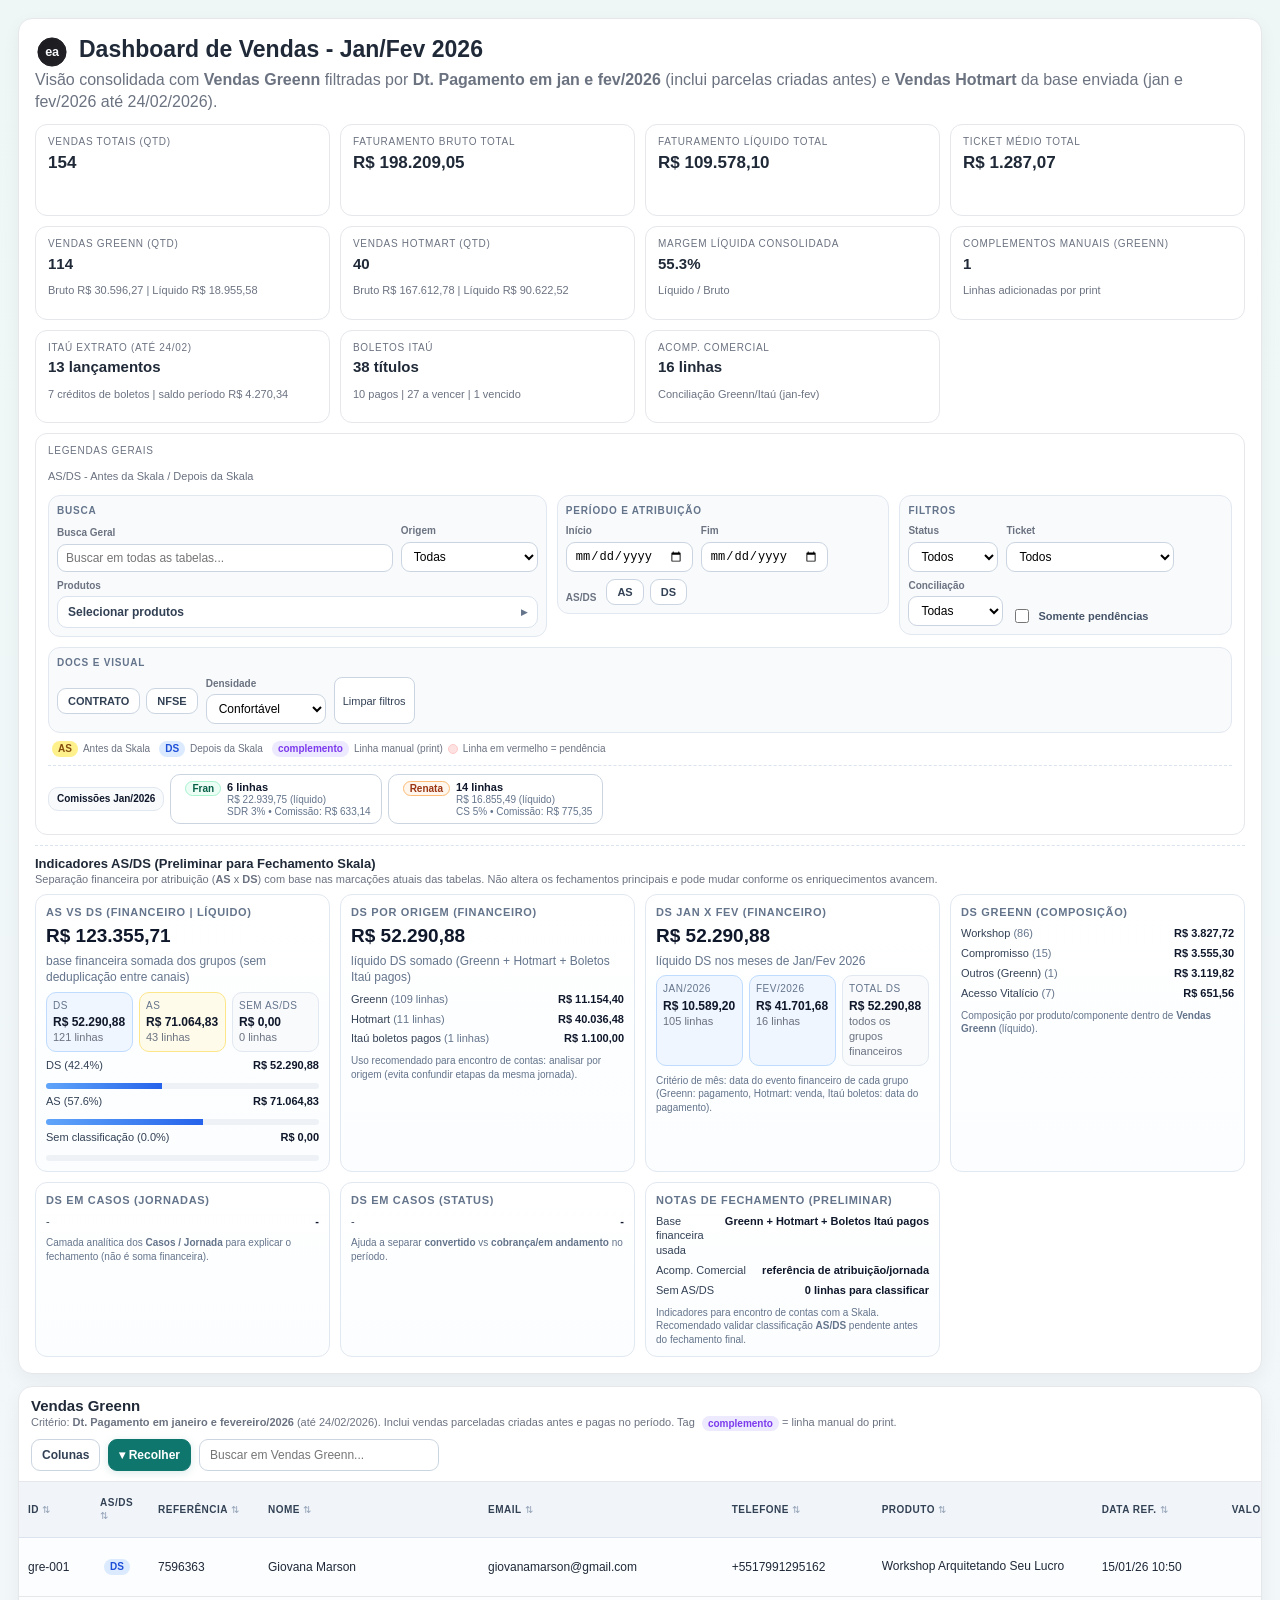
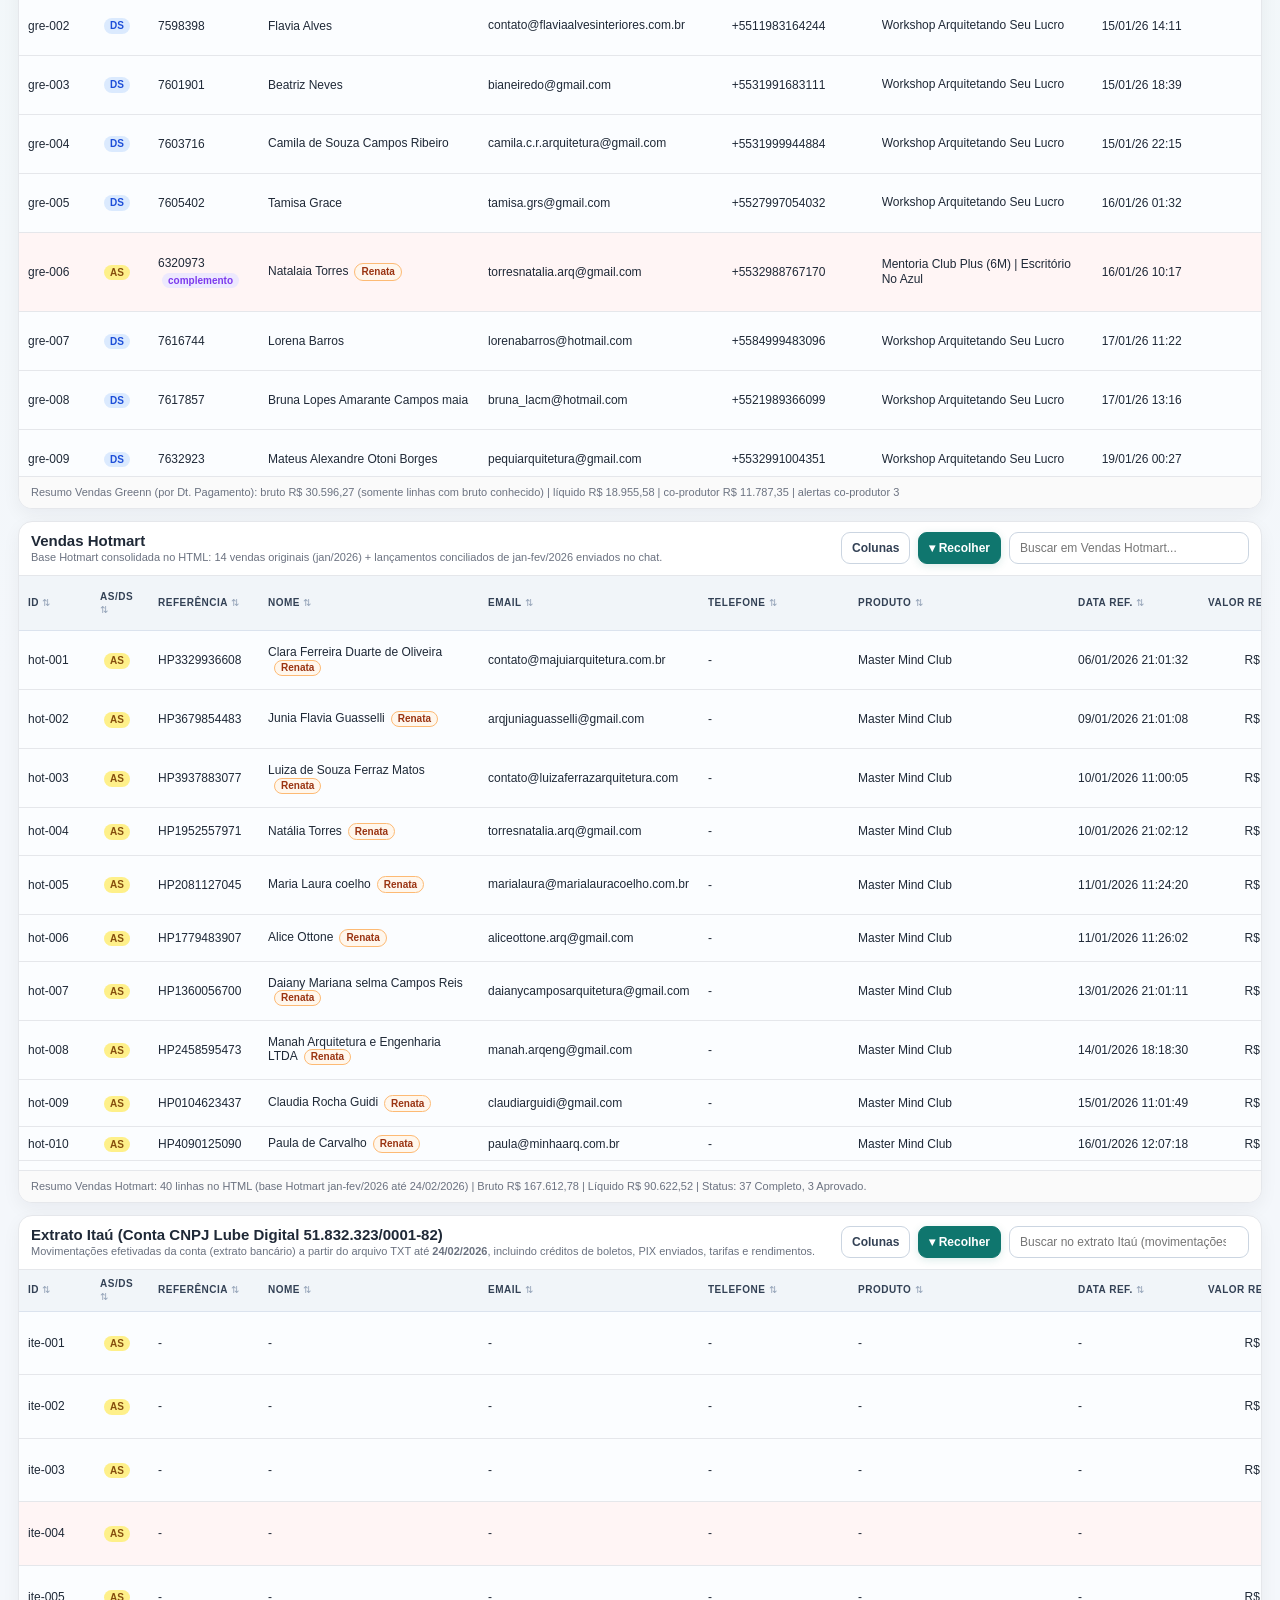
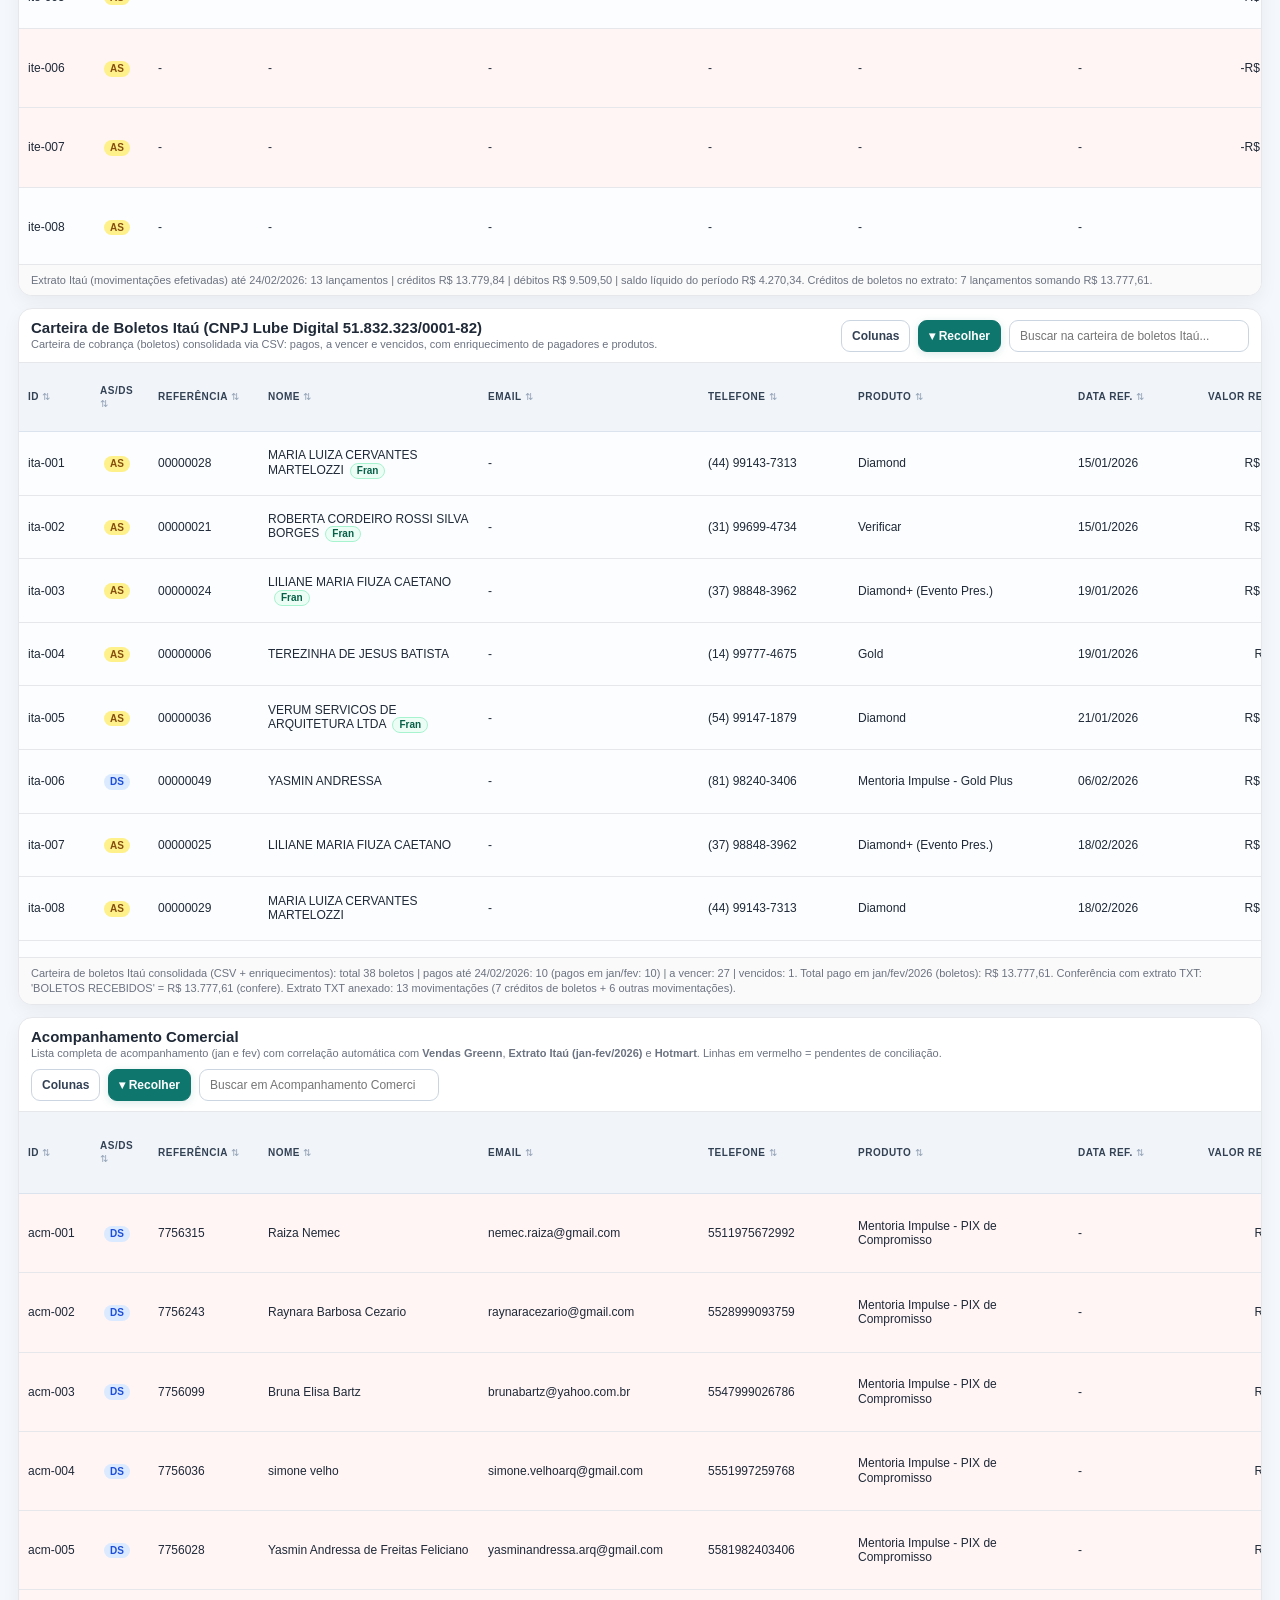
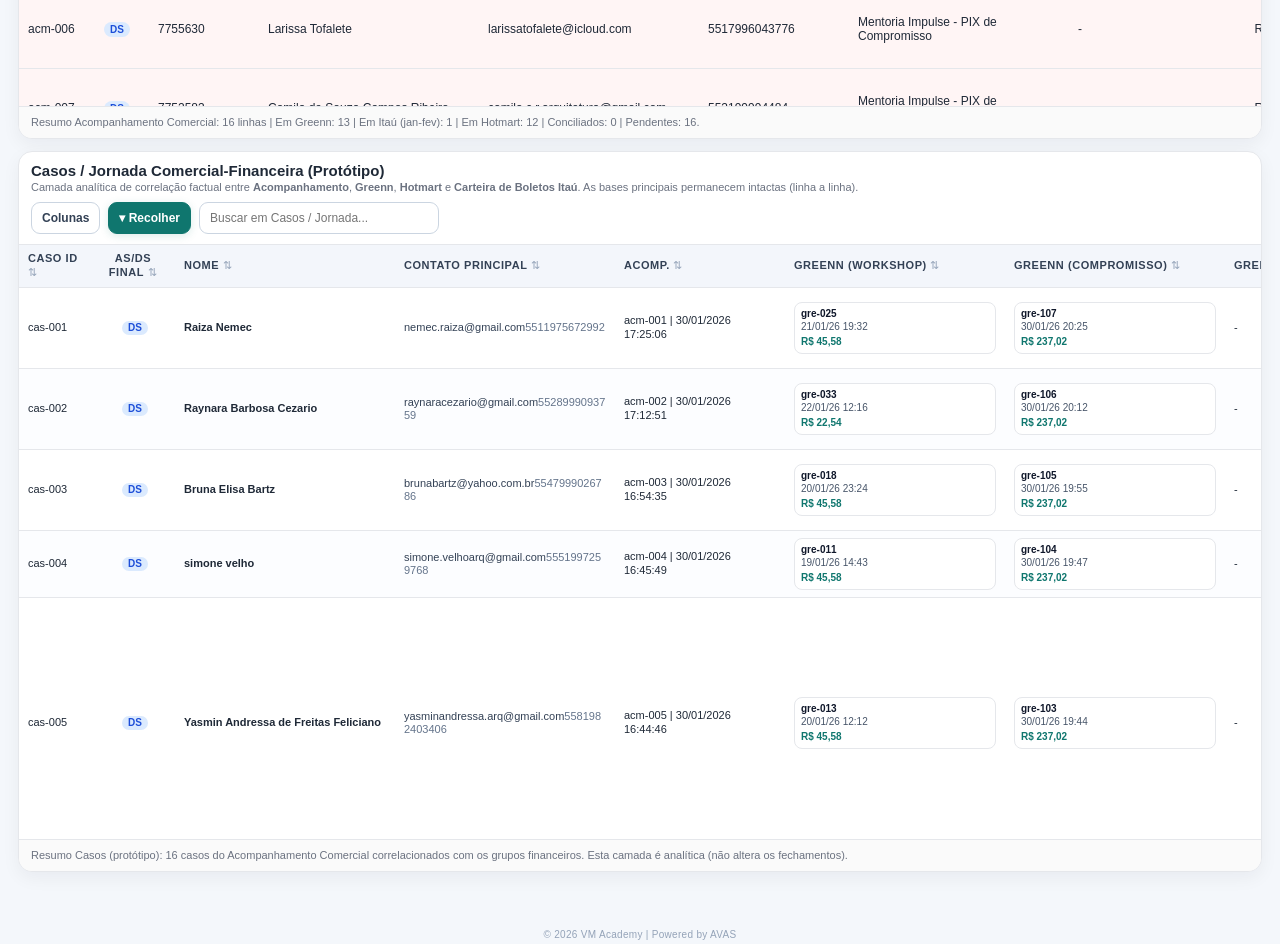
==== netlify_drop_relatorio_jan_fev_2026/index.html @ bb072543 "feat: consolida relatorio jan-fev 2026 com filtros, comissoes e padronizacao UI" ====
<!doctype html>
<html lang='pt-BR'>
<head>
<meta charset='utf-8'>
<meta name='viewport' content='width=device-width, initial-scale=1'>
<title>Vendas Janeiro 2026 - Consolidado</title>
<style>
:root { --bg:#f4f7fb; --card:#fff; --ink:#1f2937; --muted:#6b7280; --line:#e5e7eb; --paid:#166534; --paid-bg:#dcfce7; --complete:#0f766e; --complete-bg:#ccfbf1; --danger:#991b1b; --danger-bg:#fee2e2; --manual:#7c3aed; --manual-bg:#ede9fe; }
* { box-sizing:border-box; }
body { margin:0; font-family:-apple-system,BlinkMacSystemFont,'Segoe UI',Helvetica,Arial,sans-serif; color:var(--ink); background:linear-gradient(180deg,#eef7f6 0%,var(--bg) 40%); line-height:1.35; }
.wrap { max-width:1680px; margin:0 auto; padding:18px; }
.hero,.panel { background:var(--card); border:1px solid var(--line); border-radius:14px; box-shadow:0 6px 18px rgba(16,24,40,.05); }
.hero { padding:16px; margin-bottom:12px; }
h1 { margin:0 0 4px; font-size:23px; line-height:1.2; }
.hero-title { display:flex; align-items:center; gap:10px; }
.brand-mark { width:34px; height:34px; flex:0 0 34px; display:inline-flex; align-items:center; justify-content:center; border-radius:999px; background:transparent; border:0; box-shadow:none; }
.brand-mark svg { width:30px; height:30px; display:block; }
.sub { margin:0; color:var(--muted); }
.cards { display:grid; grid-template-columns:repeat(4,minmax(180px,1fr)); gap:10px; margin:12px 0 0; align-items:start; }
.card { background:var(--card); border:1px solid var(--line); border-radius:12px; padding:10px 12px; align-self:start; min-height:92px; }
.card-legends { grid-column:1 / -1; min-height:auto; }
.card-legends .legend-tools { display:flex; align-items:flex-end; gap:8px; flex-wrap:wrap; }
.card-legends .legend-tools > label { min-width:auto; }
.card-legends .legend-tools input[type='search'] { min-width:260px; }
.card-legends .legend-tools select[multiple] { min-width:320px; min-height:80px; }
.card-legends .legend-box { margin-top:8px; }
.k { margin:0; font-size:10px; color:var(--muted); text-transform:uppercase; letter-spacing:.07em; }
.v { margin:4px 0 0; font-size:17px; font-weight:700; line-height:1.15; }
.v.small { font-size:15px; }
.panel { overflow:hidden; margin-bottom:12px; }
.toolbar { display:flex; gap:8px; align-items:center; justify-content:space-between; padding:10px 12px; border-bottom:1px solid var(--line); flex-wrap:wrap; }
.panel h2 { margin:0; font-size:15px; line-height:1.2; }
.toolbar-actions { display:flex; gap:8px; align-items:center; flex-wrap:wrap; }
.toolbar input { padding:8px 10px; border-radius:9px; border:1px solid #cbd5e1; min-width:240px; font-size:12px; }
.toggle-btn { padding:8px 10px; border-radius:9px; border:1px solid #0f766e; background:#0f766e; cursor:pointer; color:#fff; font-weight:700; white-space:nowrap; box-shadow:0 2px 8px rgba(15,118,110,.15); font-size:12px; }
.toggle-btn:hover { background:#0b5f59; border-color:#0b5f59; }
.toggle-btn:focus-visible { outline:2px solid #99f6e4; outline-offset:2px; }
.cols-wrap { position:relative; }
.cols-btn { padding:8px 10px; border-radius:9px; border:1px solid #cbd5e1; background:#fff; cursor:pointer; color:#334155; font-weight:600; white-space:nowrap; font-size:12px; }
.cols-btn:hover { background:#f8fafc; }
.cols-menu { position:absolute; right:0; top:calc(100% + 6px); width:min(360px, 80vw); max-height:320px; overflow:auto; background:#fff; border:1px solid #e2e8f0; border-radius:12px; box-shadow:0 12px 30px rgba(15,23,42,.14); padding:8px; display:none; z-index:30; }
.cols-menu.open { display:block; }
.cols-menu-head { display:flex; justify-content:space-between; gap:8px; align-items:center; padding:4px 4px 8px; border-bottom:1px solid #eef2f7; margin-bottom:6px; position:sticky; top:-8px; background:#fff; }
.cols-menu-head strong { font-size:11px; color:#475569; text-transform:uppercase; letter-spacing:.05em; }
.cols-menu-actions { display:flex; gap:6px; }
.cols-menu-actions button { border:1px solid #cbd5e1; background:#fff; color:#334155; border-radius:8px; padding:4px 6px; font-size:11px; cursor:pointer; }
.cols-menu-item { display:flex; align-items:flex-start; gap:8px; padding:5px 4px; border-radius:8px; }
.cols-menu-item:hover { background:#f8fafc; }
.cols-menu-item input { margin-top:2px; }
.cols-menu-item span { font-size:12px; color:#334155; line-height:1.25; }
.meta { color:var(--muted); font-size:11px; line-height:1.35; }
.table-wrap { overflow:auto; max-height:66vh; }
table { width:100%; border-collapse:collapse; }
.greenn-table { min-width:1900px; }
.hot-table { min-width:1550px; }
.case-table { min-width:2400px; }
.case-table { table-layout:fixed; }
#tblCasos th, #tblCasos td { font-size:11px; line-height:1.25; }
#tblCasos th { background:#f3f6fb; }
#tblCasos tbody tr:nth-child(even) td { background:#fcfdff; }
#tblCasos tbody tr:hover td { background:#f4fbff; }
#tblCasos td { word-break:break-word; }
#tblCasos th:nth-child(1), #tblCasos td:nth-child(1) { width:72px; min-width:72px; }
#tblCasos th:nth-child(2), #tblCasos td:nth-child(2) { width:84px; min-width:84px; text-align:center; }
#tblCasos th:nth-child(3), #tblCasos td:nth-child(3) { width:220px; min-width:220px; }
#tblCasos th:nth-child(4), #tblCasos td:nth-child(4) { width:220px; min-width:220px; }
#tblCasos th:nth-child(5), #tblCasos td:nth-child(5) { width:170px; min-width:170px; }
#tblCasos th:nth-child(6), #tblCasos td:nth-child(6),
#tblCasos th:nth-child(7), #tblCasos td:nth-child(7),
#tblCasos th:nth-child(8), #tblCasos td:nth-child(8),
#tblCasos th:nth-child(9), #tblCasos td:nth-child(9),
#tblCasos th:nth-child(10), #tblCasos td:nth-child(10) { width:220px; min-width:220px; }
#tblCasos th:nth-child(11), #tblCasos td:nth-child(11) { width:190px; min-width:190px; }
#tblCasos th:nth-child(12), #tblCasos td:nth-child(12) { width:90px; min-width:90px; }
#tblCasos th:nth-child(13), #tblCasos td:nth-child(13) { width:120px; min-width:120px; }
#tblCasos th:nth-child(14), #tblCasos td:nth-child(14) { width:170px; min-width:170px; }
#tblCasos th:nth-child(15), #tblCasos td:nth-child(15) { width:340px; min-width:340px; }
#tblCasos th:nth-child(-n+3), #tblCasos td:nth-child(-n+3) { position:sticky; z-index:2; }
#tblCasos th:nth-child(1), #tblCasos td:nth-child(1) { left:0; }
#tblCasos th:nth-child(2), #tblCasos td:nth-child(2) { left:72px; }
#tblCasos th:nth-child(3), #tblCasos td:nth-child(3) { left:156px; }
#tblCasos thead th:nth-child(1) { z-index:7; background:#f3f6fb; }
#tblCasos thead th:nth-child(2) { z-index:6; background:#f3f6fb; }
#tblCasos thead th:nth-child(3) { z-index:5; background:#f3f6fb; }
#tblCasos tbody td:nth-child(1) { z-index:4; }
#tblCasos tbody td:nth-child(2) { z-index:3; }
#tblCasos tbody td:nth-child(3) { z-index:2; }
#tblCasos tbody td:nth-child(-n+3) { box-shadow:1px 0 0 #e5e7eb; background-clip:padding-box; background:#fff; }
#tblCasos tbody tr:nth-child(even) td:nth-child(-n+3) { background:#fcfdff; }
#tblCasos tbody tr:hover td:nth-child(-n+3) { background:#f4fbff; }
#tblCasos tbody td { vertical-align:middle; }
#tblCasos td .case-name,
#tblCasos td .case-contact,
#tblCasos td .case-match-basis { display:-webkit-box; -webkit-line-clamp:3; -webkit-box-orient:vertical; overflow:hidden; }
#tblCasos td .case-contact { line-height:1.2; }
.case-name { font-weight:600; color:#1f2937; }
.case-contact { display:flex; flex-direction:column; gap:2px; }
.case-contact .mail { color:#334155; }
.case-contact .phone { color:#64748b; font-variant-numeric:tabular-nums; }
.case-journey { display:flex; flex-wrap:wrap; gap:4px; align-items:center; }
.case-step { display:inline-flex; align-items:center; padding:2px 7px; border-radius:999px; font-size:10px; font-weight:600; border:1px solid #dbe3ee; background:#fff; color:#334155; }
.case-step.s-greenn { background:#ecfeff; border-color:#a5f3fc; color:#0f766e; }
.case-step.s-hotmart { background:#fff7ed; border-color:#fed7aa; color:#c2410c; }
.case-step.s-itau { background:#eff6ff; border-color:#bfdbfe; color:#1d4ed8; }
.case-step.s-other { background:#f8fafc; border-color:#e2e8f0; color:#475569; }
.case-arrow { color:#94a3b8; font-size:10px; }
.case-events { display:flex; flex-direction:column; gap:5px; }
.case-event-card { border:1px solid #e5e7eb; background:#fff; border-radius:8px; padding:5px 6px; }
.case-event-card .eid { font-weight:700; color:#0f172a; font-size:10px; }
.case-event-card .eline { color:#475569; font-size:10px; margin-top:1px; }
.case-event-card .eval { color:#0f766e; font-weight:700; font-size:10px; margin-top:2px; }
.case-event-more { color:#64748b; font-size:10px; font-style:italic; padding-left:2px; }
.case-events-extra { display:none; }
.case-events.expanded .case-events-extra { display:flex; flex-direction:column; gap:5px; }
.case-events .case-events-btn { align-self:flex-start; margin-top:1px; }
.case-obs { color:#334155; }
.case-obs .obs-text { display:-webkit-box; -webkit-line-clamp:2; -webkit-box-orient:vertical; overflow:hidden; }
.case-obs.expanded .obs-text { display:block; overflow:visible; }
.case-obs .obs-btn { margin-top:4px; padding:2px 6px; border:1px solid #cbd5e1; background:#fff; border-radius:8px; color:#334155; font-size:10px; cursor:pointer; }
.case-obs .obs-btn:hover { background:#f8fafc; }
.case-match-basis { color:#64748b; font-size:10px; line-height:1.25; }
.cell-clamp { display:flex; flex-direction:column; justify-content:center; min-height:44px; gap:4px; }
.cell-clamp-content { display:-webkit-box; -webkit-line-clamp:3; -webkit-box-orient:vertical; overflow:hidden; line-height:1.2; }
.cell-clamp.expanded .cell-clamp-content { display:block; overflow:visible; }
.cell-clamp .cell-toggle { align-self:flex-start; margin:0; padding:2px 6px; border:1px solid #cbd5e1; background:#fff; border-radius:8px; color:#334155; font-size:10px; cursor:pointer; }
.cell-clamp .cell-toggle:hover { background:#f8fafc; }
.cell-clamp-cell.expanded-cell { background:#f8fbff !important; }
tbody tr.row-expanded td { background:#f8fbff; }
tbody td { vertical-align:middle; }
tbody tr { min-height:72px; }
th,td { padding:7px 9px; border-bottom:1px solid var(--line); font-size:12px; }
body.compact tbody tr { min-height:56px; }
body.compact th, body.compact td { padding:5px 7px; font-size:11px; }
body.compact .status { font-size:10px; padding:1px 5px; }
body.compact .tag { font-size:9px; padding:1px 5px; }
body.compact .cell-clamp { min-height:34px; gap:3px; }
body.compact .cell-clamp .cell-toggle,
body.compact .obs-btn { font-size:9px; padding:1px 5px; }
th { position:sticky; top:0; background:#f8fafc; text-align:left; font-size:10px; text-transform:uppercase; letter-spacing:.05em; color:#334155; z-index:1; }
th.sortable { cursor:pointer; user-select:none; }
th.sortable::after { content:' ⇅'; color:#94a3b8; font-weight:400; }
th.sortable[data-sort='asc']::after { content:' ↑'; color:#0f766e; }
th.sortable[data-sort='desc']::after { content:' ↓'; color:#0f766e; }
.th-std, .td-std { background-clip:padding-box; }
.th-std-id, .td-std-id { min-width:72px; width:72px; }
.th-std-asds, .td-std-asds { min-width:58px; width:58px; }
.th-std-ref, .td-std-ref { min-width:110px; width:110px; }
.th-std-nome, .td-std-nome { min-width:220px; width:220px; }
.th-std-email, .td-std-email { min-width:220px; width:220px; }
.th-std-telefone, .td-std-telefone { min-width:150px; width:150px; }
.th-std-produto, .td-std-produto { min-width:220px; width:220px; }
.th-std-data, .td-std-data { min-width:130px; width:130px; }
.th-std-valor, .td-std-valor { min-width:120px; width:120px; }
.th-std-status, .td-std-status { min-width:120px; width:120px; }
.th-std-contrato, .td-std-contrato { min-width:110px; width:110px; }
.th-std-nfse, .td-std-nfse { min-width:90px; width:90px; }
.th-std { background:#f1f5f9; border-bottom-color:#dbe3ee; }
.td-std { background:#fbfdff; }
.td-std-valor { text-align:right; white-space:nowrap; font-variant-numeric:tabular-nums; }
td.num { text-align:right; white-space:nowrap; font-variant-numeric:tabular-nums; }
.status { padding:2px 6px; border-radius:999px; font-size:11px; font-weight:600; display:inline-block; white-space:nowrap; }
.st-paid { color:var(--paid); background:var(--paid-bg); }
.st-complete { color:var(--complete); background:var(--complete-bg); }
.st-info { color:#1d4ed8; background:#dbeafe; }
.st-yes { color:#166534; background:#dcfce7; }
.st-no { color:#991b1b; background:#fee2e2; }
.st-na { color:#854d0e; background:#fef9c3; }
.tag { display:inline-block; margin-left:4px; padding:1px 6px; border-radius:999px; font-size:10px; font-weight:600; vertical-align:middle; }
.tag-manual { color:var(--manual); background:var(--manual-bg); }
.tag-as { color:#854d0e; background:#fef08a; }
.tag-ds { color:#1d4ed8; background:#dbeafe; }
.tag-link { color:#475569; background:#eef2f7; border:1px solid #dbe3ef; }
.tag-fran { color:#065f46; background:#ecfdf5; border:1px solid #a7f3d0; }
.tag-renata { color:#9a3412; background:#fff7ed; border:1px solid #fdba74; }
.info-dot { display:inline-flex; align-items:center; justify-content:center; width:14px; height:14px; margin-left:6px; border-radius:999px; border:1px solid #cbd5e1; background:#f8fafc; color:#475569; font-size:10px; font-weight:700; line-height:1; cursor:help; vertical-align:middle; }
.legend-mini { margin-top:6px; font-size:11px; color:var(--muted); }
.legend-box { display:flex; flex-wrap:wrap; gap:5px; margin-top:6px; }
.legend-item { display:inline-flex; align-items:center; gap:5px; font-size:10px; color:var(--muted); }
.commission-box { margin-top:8px; border-top:1px dashed #dbe3ee; padding-top:8px; display:flex; flex-wrap:wrap; gap:6px; align-items:center; }
.commission-box .legend-item { border:1px solid #e2e8f0; background:#f8fafc; border-radius:10px; padding:4px 8px; }
.commission-box .legend-item strong { color:#0f172a; }
.commission-box .comm-btn { border:1px solid #cbd5e1; background:#fff; border-radius:10px; padding:6px 10px; cursor:pointer; display:inline-flex; align-items:flex-start; gap:6px; text-align:left; }
.commission-box .comm-btn:hover { background:#f8fafc; }
.commission-box .comm-btn.active { box-shadow:0 0 0 2px rgba(15,118,110,.10); }
.commission-box .comm-btn.active.fran { border-color:#34d399; background:#ecfdf5; }
.commission-box .comm-btn.active.renata { border-color:#fb923c; background:#fff7ed; }
.commission-box .comm-btn .stack { display:flex; flex-direction:column; gap:1px; }
.commission-box .comm-btn .t1 { font-size:11px; font-weight:700; color:#0f172a; line-height:1.1; }
.commission-box .comm-btn .t2, .commission-box .comm-btn .t3 { font-size:10px; color:#64748b; line-height:1.1; }
.legend-tools { display:flex; align-items:center; gap:8px; flex-wrap:wrap; margin-top:6px; }
.legend-tools label { font-size:10px; color:var(--muted); font-weight:600; }
.legend-tools input { padding:6px 8px; border-radius:9px; border:1px solid #cbd5e1; min-width:190px; font-size:12px; }
.legend-tools select { padding:6px 8px; border-radius:9px; border:1px solid #cbd5e1; background:#fff; font-size:12px; }
.legend-tools select[multiple] { min-width:220px; min-height:72px; }
.legend-tools .multi-actions { display:flex; gap:6px; align-items:center; }
.legend-tools .mini-btn { padding:5px 8px; border-radius:8px; border:1px solid #cbd5e1; background:#fff; color:#334155; font-size:11px; cursor:pointer; }
.legend-tools .mini-btn:hover { background:#f8fafc; }
.legend-tools .chk { display:inline-flex; align-items:center; gap:6px; }
.legend-tools .chk input { min-width:auto; width:14px; height:14px; padding:0; }
.legend-tools .btn-group { display:flex; gap:6px; align-items:center; flex-wrap:wrap; }
.legend-tools .filter-btn { padding:6px 10px; border-radius:9px; border:1px solid #cbd5e1; background:#fff; color:#334155; font-size:11px; font-weight:600; cursor:pointer; }
.legend-tools .filter-btn:hover { background:#f8fafc; }
.legend-tools .filter-btn.active { border-color:#0f766e; background:#ecfdf5; color:#065f46; }
.legend-tools .filter-btn.active.as-btn { border-color:#d97706; background:#fffbeb; color:#92400e; }
.legend-tools .filter-btn.active.ds-btn { border-color:#2563eb; background:#eff6ff; color:#1d4ed8; }
.legend-tools.v2 { display:block; margin-top:8px; }
.legend-grid { display:grid; grid-template-columns: 2.2fr 1.2fr 1.3fr 1.1fr; gap:10px; align-items:start; }
.legend-group { border:1px solid #e2e8f0; background:#f8fafc; border-radius:12px; padding:8px; }
.legend-group h4 { margin:0 0 7px; font-size:10px; text-transform:uppercase; letter-spacing:.08em; color:#64748b; }
.legend-group .row { display:flex; gap:8px; align-items:flex-end; flex-wrap:wrap; }
.legend-group .row + .row { margin-top:7px; }
.legend-field { display:flex; flex-direction:column; gap:4px; min-width:120px; }
.legend-field.grow { flex:1 1 240px; }
.legend-field.small { min-width:90px; }
.legend-field label { font-size:10px; color:var(--muted); font-weight:600; }
.legend-group input, .legend-group select { width:100%; min-width:0; }
.legend-inline { display:flex; gap:6px; align-items:center; flex-wrap:wrap; }
.legend-inline-label { font-size:10px; color:var(--muted); font-weight:600; margin-right:2px; }
.products-panel { border:1px solid #dbe3ee; border-radius:10px; background:#fff; }
.products-panel > summary { list-style:none; cursor:pointer; padding:7px 10px; font-size:12px; font-weight:600; color:#334155; display:flex; align-items:center; justify-content:space-between; }
.products-panel > summary::-webkit-details-marker { display:none; }
.products-panel > summary::after { content:'▾'; color:#64748b; }
.products-panel:not([open]) > summary::after { content:'▸'; }
.products-panel-body { border-top:1px solid #e2e8f0; padding:8px; display:flex; flex-direction:column; gap:8px; }
.products-panel-body select[multiple] { min-width:0; width:100%; min-height:84px; }
.legend-group .multi-actions { justify-content:flex-end; }
.legend-group.actions { display:flex; flex-direction:column; justify-content:space-between; }
.legend-group.actions .btn-stack { display:flex; flex-direction:column; gap:8px; }
.legend-group.actions .mini-btn { width:100%; justify-content:center; }
.legend-group .toggle-row { display:flex; gap:6px; flex-wrap:wrap; align-items:center; }
.legend-group .toggle-row .filter-btn, .legend-group .toggle-row .mini-btn { white-space:nowrap; }
.legend-group .chk-inline { display:inline-flex; align-items:center; gap:6px; font-size:11px; color:#475569; }
.legend-group .chk-inline input { width:14px; height:14px; min-width:auto; }
@media (max-width:1300px) {
  .legend-grid { grid-template-columns: 1.8fr 1.2fr 1.2fr; }
  .legend-group.actions { grid-column: 1 / -1; }
  .legend-group.actions .btn-stack { flex-direction:row; flex-wrap:wrap; }
  .legend-group.actions .mini-btn { width:auto; }
}
@media (max-width:900px) {
  .legend-grid { grid-template-columns: 1fr; }
}
.asds-zone { margin-top:10px; border-top:1px dashed #dbe3ee; padding-top:10px; }
.asds-zone-head { display:flex; justify-content:space-between; gap:8px; align-items:flex-start; flex-wrap:wrap; margin-bottom:8px; }
.asds-zone-head h3 { margin:0; font-size:13px; line-height:1.2; }
.asds-zone-head .meta { margin:0; }
.asds-grid { display:grid; grid-template-columns:repeat(4,minmax(220px,1fr)); gap:10px; }
.asds-card { border:1px solid #e2e8f0; border-radius:12px; background:linear-gradient(180deg,#ffffff 0%, #fbfdff 100%); padding:10px; min-height:120px; }
.asds-card h4 { margin:0 0 6px; font-size:11px; text-transform:uppercase; letter-spacing:.06em; color:#64748b; }
.asds-kpi { display:flex; gap:8px; align-items:flex-end; margin-bottom:6px; flex-wrap:wrap; }
.asds-kpi .big { font-size:19px; font-weight:700; line-height:1; color:#0f172a; }
.asds-kpi .subv { font-size:12px; color:#64748b; }
.asds-split { display:grid; grid-template-columns:repeat(3,minmax(0,1fr)); gap:6px; margin-top:6px; }
.asds-chip { border:1px solid #e2e8f0; border-radius:10px; background:#fff; padding:6px; }
.asds-chip .lbl { font-size:10px; color:#64748b; text-transform:uppercase; letter-spacing:.05em; }
.asds-chip .val { font-size:12px; font-weight:700; color:#0f172a; margin-top:2px; }
.asds-chip.as { background:#fffbeb; border-color:#fde68a; }
.asds-chip.ds { background:#eff6ff; border-color:#bfdbfe; }
.asds-chip.na { background:#f8fafc; border-color:#e2e8f0; }
.asds-list { display:flex; flex-direction:column; gap:5px; margin-top:6px; }
.asds-row { display:grid; grid-template-columns:minmax(0,1fr) auto; gap:8px; align-items:start; font-size:11px; }
.asds-row .name { color:#334155; }
.asds-row .amt { color:#0f172a; font-weight:700; white-space:nowrap; }
.asds-row .muted { color:#64748b; font-weight:400; }
.asds-bar { position:relative; height:6px; border-radius:999px; background:#eef2f7; overflow:hidden; margin-top:5px; }
.asds-bar > span { position:absolute; left:0; top:0; bottom:0; background:linear-gradient(90deg,#60a5fa,#2563eb); }
.asds-note { margin-top:8px; font-size:10px; color:#64748b; line-height:1.35; }
@media (max-width:1100px) {
  .asds-grid { grid-template-columns:repeat(2,minmax(220px,1fr)); }
}
@media (max-width:720px) {
  .asds-grid { grid-template-columns:1fr; }
}
.legend-dot { width:10px; height:10px; border-radius:999px; display:inline-block; border:1px solid #d1d5db; }
.dot-alert { background:#fee2e2; border-color:#fecaca; }
.dot-manual { background:#ede9fe; border-color:#ddd6fe; }
tr.row-alert td { background:#fff5f5; }
tr.row-alert td.cop { color:var(--danger); font-weight:700; }
.row-balance td { font-weight:700; background:#fafafa; }
.row-section td { font-weight:700; background:#f5f5f5; }
.val-pos { color:#047857; font-weight:700; }
.note { padding:8px 12px; color:var(--muted); font-size:11px; border-top:1px solid var(--line); background:#fafafa; line-height:1.35; }
.greenn-table td a { color:#1d4ed8; text-decoration:none; }
.greenn-table td a:hover { text-decoration:underline; }
@media (max-width:1100px) {
  .cards { grid-template-columns:repeat(2,minmax(160px,1fr)); }
  .toolbar input { min-width:200px; }
}
@media (max-width:720px) {
  .wrap { padding:12px; }
  h1 { font-size:20px; }
  .hero-title { gap:8px; }
  .brand-mark { width:28px; height:28px; flex-basis:28px; }
  .brand-mark svg { width:24px; height:24px; }
  .cards { grid-template-columns:1fr; }
  .toolbar { padding:10px; }
  .toolbar input, .legend-tools input { min-width:100%; width:100%; }
  .legend-tools { align-items:stretch; }
}
.page-footer { margin-top:18px; padding:8px 4px 2px; text-align:center; color:#94a3b8; font-size:10px; font-weight:300; letter-spacing:.03em; }
</style>
</head>
<body>
<div class='wrap'>
  <section class='hero'>
    <div class='hero-title'>
      <span class='brand-mark' aria-hidden='true' title='ENA'>
        <svg viewBox='0 0 100 100' xmlns='http://www.w3.org/2000/svg' role='img' aria-label='Logomarca ENA'>
          <defs>
            <linearGradient id='enaBg' x1='0%' y1='0%' x2='100%' y2='100%'>
              <stop offset='0%' stop-color='#1b1b1f'/>
              <stop offset='100%' stop-color='#232327'/>
            </linearGradient>
          </defs>
          <circle cx='50' cy='50' r='47' fill='url(#enaBg)' stroke='#16161a' stroke-width='3'/>
          <circle cx='50' cy='50' r='44' fill='none' stroke='#2a2a2f' stroke-width='1.5'/>
          <text x='50' y='64' text-anchor='middle' font-family='Arial, Helvetica, sans-serif' font-size='42' font-weight='700' fill='#f8fafc' letter-spacing='-1'>ea</text>
        </svg>
      </span>
      <h1>Dashboard de Vendas - Jan/Fev 2026</h1>
    </div>
    <p class='sub'>Visão consolidada com <strong>Vendas Greenn</strong> filtradas por <strong>Dt. Pagamento em jan e fev/2026</strong> (inclui parcelas criadas antes) e <strong>Vendas Hotmart</strong> da base enviada (jan e fev/2026 até 24/02/2026).</p>
    <div class='cards'>
      <article class='card'><p class='k'>Vendas Totais (Qtd)</p><p class='v'>154</p></article>
      <article class='card'><p class='k'>Faturamento Bruto Total</p><p class='v'>R$ 198.209,05</p></article>
      <article class='card'><p class='k'>Faturamento Líquido Total</p><p class='v'>R$ 109.578,10</p></article>
      <article class='card'><p class='k'>Ticket Médio Total</p><p class='v'>R$ 1.287,07</p></article>
      <article class='card'><p class='k'>Vendas Greenn (Qtd)</p><p class='v small'>114</p><p class='meta'>Bruto R$ 30.596,27 | Líquido R$ 18.955,58</p></article>
      <article class='card'><p class='k'>Vendas Hotmart (Qtd)</p><p class='v small'>40</p><p class='meta'>Bruto R$ 167.612,78 | Líquido R$ 90.622,52</p></article>
      <article class='card'><p class='k'>Margem Líquida Consolidada</p><p class='v small'>55.3%</p><p class='meta'>Líquido / Bruto</p></article>
      <article class='card'><p class='k'>Complementos Manuais (Greenn)</p><p class='v small'>1</p><p class='meta'>Linhas adicionadas por print</p></article>
      <article class='card'><p class='k'>Itaú Extrato (até 24/02)</p><p class='v small'>13 lançamentos</p><p class='meta'>7 créditos de boletos | saldo período R$ 4.270,34</p></article>
      <article class='card'><p class='k'>Boletos Itaú</p><p class='v small'>38 títulos</p><p class='meta'>10 pagos | 27 a vencer | 1 vencido</p></article>
      <article class='card'><p class='k'>Acomp. Comercial</p><p class='v small'>16 linhas</p><p class='meta'>Conciliação Greenn/Itaú (jan-fev)</p></article>
      <article class='card card-legends'>
        <p class='k'>Legendas Gerais</p>
        <p class='meta'>AS/DS - Antes da Skala / Depois da Skala</p>
        <div class='legend-tools v2'>
          <div class='legend-grid'>
            <div class='legend-group'>
              <h4>Busca</h4>
              <div class='row'>
                <div class='legend-field grow'>
                  <label for='qGlobal'>Busca Geral</label>
                  <input id='qGlobal' type='search' placeholder='Buscar em todas as tabelas...'>
                </div>
                <div class='legend-field'>
                  <label for='fltOrigem'>Origem</label>
                  <select id='fltOrigem'>
                    <option value='all'>Todas</option>
                    <option value='greenn'>Vendas Greenn</option>
                    <option value='hotmart'>Vendas Hotmart</option>
                    <option value='itau'>Extrato Itaú</option>
                    <option value='acomp'>Acomp. Comercial</option>
                    <option value='casos'>Casos / Jornada</option>
                  </select>
                </div>
              </div>
              <div class='row'>
                <div class='legend-field grow'>
                  <label>Produtos</label>
                  <details class='products-panel'>
                    <summary>Selecionar produtos</summary>
                    <div class='products-panel-body'>
                      <select id='fltProduto' multiple title='Selecione um ou mais produtos'></select>
                      <div class='multi-actions'>
                        <button id='btnProdAll' type='button' class='mini-btn'>Marcar todos</button>
                        <button id='btnProdNone' type='button' class='mini-btn'>Limpar</button>
                      </div>
                    </div>
                  </details>
                </div>
              </div>
            </div>

            <div class='legend-group'>
              <h4>Período e Atribuição</h4>
              <div class='row'>
                <div class='legend-field'>
                  <label for='dtStart'>Início</label>
                  <input id='dtStart' type='date'>
                </div>
                <div class='legend-field'>
                  <label for='dtEnd'>Fim</label>
                  <input id='dtEnd' type='date'>
                </div>
              </div>
              <div class='row'>
                <span class='legend-inline-label'>AS/DS</span>
                <div class='toggle-row'>
                  <button id='btnFltAS' type='button' class='filter-btn as-btn'>AS</button>
                  <button id='btnFltDS' type='button' class='filter-btn ds-btn'>DS</button>
                </div>
              </div>
            </div>

            <div class='legend-group'>
              <h4>Filtros</h4>
              <div class='row'>
                <div class='legend-field small'>
                  <label for='fltStatus'>Status</label>
                  <select id='fltStatus'>
                    <option value='all'>Todos</option>
                    <option value='paid'>paid</option>
                    <option value='completo'>Completo</option>
                    <option value='sim'>Sim</option>
                    <option value='não'>Não</option>
                    <option value='pendente'>Pendente</option>
                  </select>
                </div>
                <div class='legend-field small'>
                  <label for='fltTicket'>Ticket</label>
                  <select id='fltTicket'>
                    <option value='all'>Todos</option>
                    <option value='low'>Low Ticket (&lt; R$ 1.000)</option>
                    <option value='high'>High Ticket (≥ R$ 1.000)</option>
                  </select>
                </div>
              </div>
              <div class='row'>
                <div class='legend-field small'>
                  <label for='fltConc'>Conciliação</label>
                  <select id='fltConc'>
                    <option value='all'>Todas</option>
                    <option value='pendente'>Pendente</option>
                    <option value='conciliado'>Conciliado</option>
                  </select>
                </div>
                <label class='chk-inline'><input id='fltPendOnly' type='checkbox'> Somente pendências</label>
              </div>
            </div>

            <div class='legend-group actions'>
              <h4>Docs e Visual</h4>
              <div class='btn-stack'>
                <div class='toggle-row'>
                  <button id='btnFltContrato' type='button' class='filter-btn'>CONTRATO</button>
                  <button id='btnFltNfse' type='button' class='filter-btn'>NFSE</button>
                </div>
                <div class='legend-field'>
                  <label for='uiDensity'>Densidade</label>
                  <select id='uiDensity'>
                    <option value='comfortable'>Confortável</option>
                    <option value='compact'>Compacto</option>
                  </select>
                </div>
                <button id='btnClearFilters' type='button' class='mini-btn'>Limpar filtros</button>
              </div>
            </div>
          </div>
        </div>
        <div class='legend-box'>
          <span class='legend-item'><span class='tag tag-as'>AS</span><span>Antes da Skala</span></span>
          <span class='legend-item'><span class='tag tag-ds'>DS</span><span>Depois da Skala</span></span>
          <span class='legend-item'><span class='tag tag-manual'>complemento</span><span>Linha manual (print)</span></span>
          <span class='legend-item'><span class='legend-dot dot-alert'></span><span>Linha em vermelho = pendência</span></span>
        </div>
        <div id='commissionLegendJan' class='commission-box'></div>
      </article>
    </div>
    <div id='asdsDashboardZone' class='asds-zone'>
      <div class='asds-zone-head'>
        <div>
          <h3>Indicadores AS/DS (Preliminar para Fechamento Skala)</h3>
          <p class='meta'>Separação financeira por atribuição (<strong>AS</strong> x <strong>DS</strong>) com base nas marcações atuais das tabelas. Não altera os fechamentos principais e pode mudar conforme os enriquecimentos avancem.</p>
        </div>
      </div>
      <div id='asdsDashboardGrid' class='asds-grid'></div>
    </div>
  </section>

  <section class='panel' id='panelGreenn' data-origin='greenn'>
    <div class='toolbar'>
      <div>
        <h2>Vendas Greenn</h2>
        <div class='meta'>Critério: <strong>Dt. Pagamento em janeiro e fevereiro/2026</strong> (até 24/02/2026). Inclui vendas parceladas criadas antes e pagas no período. Tag <span class='tag tag-manual'>complemento</span> = linha manual do print.</div>
      </div>
      <div class='toolbar-actions'>
        <button class='toggle-btn' type='button' data-target='greennBody' aria-expanded='true'>▾ Recolher</button>
        <input id='qGreenn' type='search' placeholder='Buscar em Vendas Greenn...'>
      </div>
    </div>
    <div id='greennBody'>
    <div class='table-wrap'>
      <table id='tblGreenn' class='greenn-table'>
        <thead>
          <tr><th>ID</th><th>AS/DS</th>
            <th># Fatura</th><th>Produto</th><th>Oferta</th><th>Cliente</th><th>Email</th><th>CPF/CNPJ</th><th>Telefone</th><th>Dt. Criação</th><th>Dt. Pagamento</th><th>Vl. Líquido</th><th>Vl. Bruto</th><th>Tipo de Pagamento</th><th>Status</th><th>Co-Produtor</th>
          </tr>
        </thead>
        <tbody><tr class=''><td>gre-001</td><td><span class='tag tag-ds'>DS</span></td><td>7596363 </td><td>Workshop Arquitetando Seu Lucro</td><td>Inteira</td><td>Giovana Marson</td><td>giovanamarson@gmail.com</td><td>346.769.818-21</td><td>+5517991295162</td><td>15/01/26 07:50</td><td>15/01/26 10:50</td><td class='num'>R$ 45,58</td><td class='num'>R$ 97,00</td><td>CREDIT_CARD</td><td><span class='status st-paid'>paid</span></td><td class='num cop'>R$ 45,58</td></tr><tr class=''><td>gre-002</td><td><span class='tag tag-ds'>DS</span></td><td>7598398 </td><td>Workshop Arquitetando Seu Lucro</td><td>Inteira</td><td>Flavia Alves</td><td>contato@flaviaalvesinteriores.com.br</td><td>250.970.958-55</td><td>+5511983164244</td><td>15/01/26 11:11</td><td>15/01/26 14:11</td><td class='num'>R$ 45,58</td><td class='num'>R$ 97,00</td><td>CREDIT_CARD</td><td><span class='status st-paid'>paid</span></td><td class='num cop'>R$ 45,58</td></tr><tr class=''><td>gre-003</td><td><span class='tag tag-ds'>DS</span></td><td>7601901 </td><td>Workshop Arquitetando Seu Lucro</td><td>Inteira</td><td>Beatriz Neves</td><td>bianeiredo@gmail.com</td><td>019.855.416-88</td><td>+5531991683111</td><td>15/01/26 15:36</td><td>15/01/26 18:39</td><td class='num'>R$ 45,58</td><td class='num'>R$ 97,00</td><td>PIX</td><td><span class='status st-paid'>paid</span></td><td class='num cop'>R$ 45,58</td></tr><tr class=''><td>gre-004</td><td><span class='tag tag-ds'>DS</span></td><td>7603716 </td><td>Workshop Arquitetando Seu Lucro</td><td>Inteira</td><td>Camila de Souza Campos Ribeiro</td><td>camila.c.r.arquitetura@gmail.com</td><td>026.107.296-00</td><td>+5531999944884</td><td>15/01/26 19:15</td><td>15/01/26 22:15</td><td class='num'>R$ 45,58</td><td class='num'>R$ 97,00</td><td>CREDIT_CARD</td><td><span class='status st-paid'>paid</span></td><td class='num cop'>R$ 45,58</td></tr><tr class=''><td>gre-005</td><td><span class='tag tag-ds'>DS</span></td><td>7605402 </td><td>Workshop Arquitetando Seu Lucro</td><td>Inteira</td><td>Tamisa Grace</td><td>tamisa.grs@gmail.com</td><td>48.173.159/0001-34</td><td>+5527997054032</td><td>15/01/26 22:31</td><td>16/01/26 01:32</td><td class='num'>R$ 45,58</td><td class='num'>R$ 97,00</td><td>PIX</td><td><span class='status st-paid'>paid</span></td><td class='num cop'>R$ 45,58</td></tr><tr class='row-alert'><td>gre-006</td><td><span class='tag tag-as'>AS</span></td><td>6320973 <span class='tag tag-manual'>complemento</span></td><td>Mentoria Club Plus (6M) | Escritório No Azul</td><td>Mentoria Club Plus (6M) | Escritório No Azul</td><td>Natalaia Torres</td><td>torresnatalia.arq@gmail.com</td><td>-</td><td>+5532988767170</td><td>21/08/25 09:45</td><td>16/01/26 10:17</td><td class='num'>R$ 1.671,38</td><td class='num'>-</td><td>-</td><td><span class='status st-paid'>paid</span></td><td class='num cop'>-</td></tr><tr class=''><td>gre-007</td><td><span class='tag tag-ds'>DS</span></td><td>7616744 </td><td>Workshop Arquitetando Seu Lucro</td><td>Inteira</td><td>Lorena Barros</td><td>lorenabarros@hotmail.com</td><td>51.163.758/0001-81</td><td>+5584999483096</td><td>17/01/26 08:21</td><td>17/01/26 11:22</td><td class='num'>R$ 45,58</td><td class='num'>R$ 97,00</td><td>PIX</td><td><span class='status st-paid'>paid</span></td><td class='num cop'>R$ 45,58</td></tr><tr class=''><td>gre-008</td><td><span class='tag tag-ds'>DS</span></td><td>7617857 </td><td>Workshop Arquitetando Seu Lucro</td><td>Inteira</td><td>Bruna Lopes Amarante Campos maia</td><td>bruna_lacm@hotmail.com</td><td>146.701.527-00</td><td>+5521989366099</td><td>17/01/26 10:15</td><td>17/01/26 13:16</td><td class='num'>R$ 45,58</td><td class='num'>R$ 97,00</td><td>PIX</td><td><span class='status st-paid'>paid</span></td><td class='num cop'>R$ 45,58</td></tr><tr class=''><td>gre-009</td><td><span class='tag tag-ds'>DS</span></td><td>7632923 </td><td>Workshop Arquitetando Seu Lucro</td><td>Inteira</td><td>Mateus Alexandre Otoni Borges</td><td>pequiarquitetura@gmail.com</td><td>41.824.419/0001-45</td><td>+5532991004351</td><td>18/01/26 21:26</td><td>19/01/26 00:27</td><td class='num'>R$ 45,58</td><td class='num'>R$ 97,00</td><td>PIX</td><td><span class='status st-paid'>paid</span></td><td class='num cop'>R$ 45,58</td></tr><tr class=''><td>gre-010</td><td><span class='tag tag-ds'>DS</span></td><td>7636132 </td><td>Workshop Arquitetando Seu Lucro</td><td>Inteira</td><td>Luciana Fernandes Stadella Bernardes</td><td>ludecor.luciana@hotmail.com</td><td>120.945.088-70</td><td>+5518997022201</td><td>19/01/26 09:17</td><td>19/01/26 12:17</td><td class='num'>R$ 45,58</td><td class='num'>R$ 97,00</td><td>CREDIT_CARD</td><td><span class='status st-paid'>paid</span></td><td class='num cop'>R$ 45,58</td></tr><tr class=''><td>gre-011</td><td><span class='tag tag-ds'>DS</span></td><td>7637571 </td><td>Workshop Arquitetando Seu Lucro</td><td>Inteira</td><td>Simone velho dos santos</td><td>simone@vellearquitetura.com.br</td><td>022.090.380-81</td><td>+5551997259768</td><td>19/01/26 11:43</td><td>19/01/26 14:43</td><td class='num'>R$ 45,58</td><td class='num'>R$ 97,00</td><td>CREDIT_CARD</td><td><span class='status st-paid'>paid</span></td><td class='num cop'>R$ 45,58</td></tr><tr class=''><td>gre-012</td><td><span class='tag tag-ds'>DS</span></td><td>7645382 </td><td>Workshop Arquitetando Seu Lucro</td><td>Inteira</td><td>Michely Tavares da Silva</td><td>mtavares.arq@hotmail.com</td><td>359.070.118-82</td><td>+5516981278703</td><td>20/01/26 04:50</td><td>20/01/26 07:51</td><td class='num'>R$ 45,58</td><td class='num'>R$ 97,00</td><td>PIX</td><td><span class='status st-paid'>paid</span></td><td class='num cop'>R$ 45,58</td></tr><tr class=''><td>gre-013</td><td><span class='tag tag-ds'>DS</span></td><td>7646782 </td><td>Workshop Arquitetando Seu Lucro</td><td>Inteira</td><td>Yasmin Andressa</td><td>yasminandressa.arq@gmail.com</td><td>076.460.834-70</td><td>+5581982403406</td><td>20/01/26 09:10</td><td>20/01/26 12:12</td><td class='num'>R$ 45,58</td><td class='num'>R$ 97,00</td><td>PIX</td><td><span class='status st-paid'>paid</span></td><td class='num cop'>R$ 45,58</td></tr><tr class=''><td>gre-014</td><td><span class='tag tag-ds'>DS</span></td><td>7647523 </td><td>Workshop Arquitetando Seu Lucro</td><td>Inteira</td><td>Daísa Carrijo Neves de Oliveira</td><td>hdarquiteturaeinteriores@gmail.com</td><td>080.913.606-65</td><td>+5535999910940</td><td>20/01/26 10:25</td><td>20/01/26 13:27</td><td class='num'>R$ 45,58</td><td class='num'>R$ 97,00</td><td>PIX</td><td><span class='status st-paid'>paid</span></td><td class='num cop'>R$ 45,58</td></tr><tr class=''><td>gre-015</td><td><span class='tag tag-ds'>DS</span></td><td>7648617 </td><td>Workshop Arquitetando Seu Lucro</td><td>Inteira</td><td>Rosane Cardoso</td><td>rosanecardoso.arq@gmail.com</td><td>114.240.076-07</td><td>+5537988459085</td><td>20/01/26 12:16</td><td>20/01/26 15:16</td><td class='num'>R$ 45,58</td><td class='num'>R$ 97,00</td><td>CREDIT_CARD</td><td><span class='status st-paid'>paid</span></td><td class='num cop'>R$ 45,58</td></tr><tr class=''><td>gre-016</td><td><span class='tag tag-ds'>DS</span></td><td>7649030 </td><td>Workshop Arquitetando Seu Lucro</td><td>Inteira</td><td>Simone Dumangin Pierallini</td><td>blancsarquitetura@gmail.com</td><td>205.382.668-13</td><td>+5511979770937</td><td>20/01/26 13:03</td><td>20/01/26 16:04</td><td class='num'>R$ 45,58</td><td class='num'>R$ 97,00</td><td>CREDIT_CARD</td><td><span class='status st-paid'>paid</span></td><td class='num cop'>R$ 45,58</td></tr><tr class=''><td>gre-017</td><td><span class='tag tag-as'>AS</span></td><td>7650299 </td><td>Mentoria - Impulse RCR</td><td>Mentoria - Impulse RCR</td><td>Liliane Maria Fiúza Caetano</td><td>arq.lilianefiuza@gmail.com</td><td>909.302.746-87</td><td>+5537988483962</td><td>20/01/26 13:44</td><td>20/01/26 16:44</td><td class='num'>R$ 316,36</td><td class='num'>R$ 667,00</td><td>CREDIT_CARD</td><td><span class='status st-paid'>paid</span></td><td class='num cop'>R$ 316,36</td></tr><tr class=''><td>gre-018</td><td><span class='tag tag-ds'>DS</span></td><td>7653962 </td><td>Workshop Arquitetando Seu Lucro - 5 Alavancas</td><td>Workshop Arquitetando Seu Lucro - 5 Alavancas</td><td>Bruna Elisa Bartz Visconti</td><td>brunabartz@yahoo.com.br</td><td>031.412.069-61</td><td>+5547999026786</td><td>20/01/26 20:23</td><td>20/01/26 23:24</td><td class='num'>R$ 45,58</td><td class='num'>R$ 97,00</td><td>PIX</td><td><span class='status st-paid'>paid</span></td><td class='num cop'>R$ 45,58</td></tr><tr class=''><td>gre-019</td><td><span class='tag tag-ds'>DS</span></td><td>7656412 </td><td>Workshop Arquitetando Seu Lucro - 5 Alavancas</td><td>Workshop Arquitetando Seu Lucro - 5 Alavancas</td><td>Marina callegario</td><td>marinacallegario.arq@gmail.com</td><td>020.703.062-67</td><td>+5591993428766</td><td>21/01/26 06:55</td><td>21/01/26 09:55</td><td class='num'>R$ 45,58</td><td class='num'>R$ 97,00</td><td>CREDIT_CARD</td><td><span class='status st-paid'>paid</span></td><td class='num cop'>R$ 45,58</td></tr><tr class=''><td>gre-020</td><td><span class='tag tag-ds'>DS</span></td><td>7656413 </td><td>Acesso Vitalício: Arquitetando Seu Lucro + Sessão de Tira Dúvidas com Viviane Mazoni</td><td>Acesso Vitalício: Arquitetando Seu Lucro + Sessão de Tira Dúvidas com Viviane Mazzoni</td><td>Marina callegario</td><td>marinacallegario.arq@gmail.com</td><td>020.703.062-67</td><td>+5591993428766</td><td>21/01/26 06:55</td><td>21/01/26 09:56</td><td class='num'>R$ 93,08</td><td class='num'>R$ 197,00</td><td>CREDIT_CARD</td><td><span class='status st-paid'>paid</span></td><td class='num cop'>R$ 93,09</td></tr><tr class=''><td>gre-021</td><td><span class='tag tag-ds'>DS</span></td><td>7657961 </td><td>Workshop Arquitetando Seu Lucro - 5 Alavancas</td><td>Workshop Arquitetando Seu Lucro - 5 Alavancas</td><td>Mariana Amaral Gurgel</td><td>contato@marianagurgelarquitetura.com.br</td><td>369.467.728-30</td><td>+5519991485050</td><td>21/01/26 09:29</td><td>21/01/26 12:30</td><td class='num'>R$ 45,58</td><td class='num'>R$ 97,00</td><td>PIX</td><td><span class='status st-paid'>paid</span></td><td class='num cop'>R$ 45,58</td></tr><tr class=''><td>gre-022</td><td><span class='tag tag-ds'>DS</span></td><td>7659419 </td><td>Workshop Arquitetando Seu Lucro - 5 Alavancas</td><td>Workshop Arquitetando Seu Lucro - 5 Alavancas</td><td>Juciele Regina Golfe</td><td>jgolfe.arq@gmail.com</td><td>087.591.339-37</td><td>+5549999190932</td><td>21/01/26 11:47</td><td>21/01/26 14:47</td><td class='num'>R$ 45,58</td><td class='num'>R$ 97,00</td><td>CREDIT_CARD</td><td><span class='status st-paid'>paid</span></td><td class='num cop'>R$ 45,58</td></tr><tr class=''><td>gre-023</td><td><span class='tag tag-ds'>DS</span></td><td>7659867 </td><td>Workshop Arquitetando Seu Lucro - 5 Alavancas</td><td>Workshop Arquitetando Seu Lucro - 5 Alavancas</td><td>Amanda farias</td><td>adoprojoegestao@gmail.com</td><td>047.567.531-24</td><td>+5591991150515</td><td>21/01/26 12:31</td><td>21/01/26 15:31</td><td class='num'>R$ 45,58</td><td class='num'>R$ 97,00</td><td>CREDIT_CARD</td><td><span class='status st-paid'>paid</span></td><td class='num cop'>R$ 45,58</td></tr><tr class=''><td>gre-024</td><td><span class='tag tag-ds'>DS</span></td><td>7663096 </td><td>Workshop Arquitetando Seu Lucro - 5 Alavancas</td><td>Workshop Arquitetando Seu Lucro - 5 Alavancas</td><td>Eduarda Fernandes</td><td>eduardaf.arquiteta@gmail.com</td><td>116.965.276-00</td><td>+5537988511408</td><td>21/01/26 15:43</td><td>21/01/26 18:43</td><td class='num'>R$ 45,58</td><td class='num'>R$ 97,00</td><td>CREDIT_CARD</td><td><span class='status st-paid'>paid</span></td><td class='num cop'>R$ 45,58</td></tr><tr class=''><td>gre-025</td><td><span class='tag tag-ds'>DS</span></td><td>7663465 </td><td>Workshop Arquitetando Seu Lucro - 5 Alavancas</td><td>Workshop Arquitetando Seu Lucro - 5 Alavancas</td><td>Raiza Nemec</td><td>nemec.raiza@gmail.com</td><td>433.975.748-97</td><td>+551197567299</td><td>21/01/26 16:31</td><td>21/01/26 19:32</td><td class='num'>R$ 45,58</td><td class='num'>R$ 97,00</td><td>PIX</td><td><span class='status st-paid'>paid</span></td><td class='num cop'>R$ 45,58</td></tr><tr class=''><td>gre-026</td><td><span class='tag tag-ds'>DS</span></td><td>7663650 </td><td>Workshop Arquitetando Seu Lucro - 5 Alavancas</td><td>Workshop Arquitetando Seu Lucro - 5 Alavancas</td><td>Domênica Silva</td><td>domenica.m.a.m@gmail.com</td><td>263.391.698-80</td><td>+5511987444579</td><td>21/01/26 16:56</td><td>21/01/26 19:57</td><td class='num'>R$ 45,58</td><td class='num'>R$ 97,00</td><td>PIX</td><td><span class='status st-paid'>paid</span></td><td class='num cop'>R$ 45,58</td></tr><tr class=''><td>gre-027</td><td><span class='tag tag-ds'>DS</span></td><td>7664372 </td><td>Workshop Arquitetando Seu Lucro - 5 Alavancas</td><td>Workshop Arquitetando Seu Lucro - 5 Alavancas</td><td>Caroline Gusmão Santos</td><td>cginterioreengenharia@gmail.com</td><td>110.348.616-03</td><td>+5538992347172</td><td>21/01/26 18:32</td><td>21/01/26 21:37</td><td class='num'>R$ 45,58</td><td class='num'>R$ 97,00</td><td>PIX</td><td><span class='status st-paid'>paid</span></td><td class='num cop'>R$ 45,58</td></tr><tr class=''><td>gre-028</td><td><span class='tag tag-ds'>DS</span></td><td>7665531 </td><td>Workshop Arquitetando Seu Lucro - 5 Alavancas</td><td>Workshop Arquitetando Seu Lucro - 5 Alavancas</td><td>Vanessa werneck</td><td>vwgrossi@gmail.com</td><td>124.277.317-73</td><td>+5531993837733</td><td>21/01/26 20:55</td><td>21/01/26 23:55</td><td class='num'>R$ 45,58</td><td class='num'>R$ 97,00</td><td>CREDIT_CARD</td><td><span class='status st-paid'>paid</span></td><td class='num cop'>R$ 45,58</td></tr><tr class=''><td>gre-029</td><td><span class='tag tag-ds'>DS</span></td><td>7667778 </td><td>Workshop Arquitetando Seu Lucro - 5 Alavancas</td><td>Workshop Arquitetando Seu Lucro - 5 Alavancas</td><td>Marina Dambros</td><td>marinadambros06@outlook.com</td><td>108.579.179-35</td><td>+5549991842444</td><td>22/01/26 07:28</td><td>22/01/26 10:28</td><td class='num'>R$ 45,58</td><td class='num'>R$ 97,00</td><td>CREDIT_CARD</td><td><span class='status st-paid'>paid</span></td><td class='num cop'>R$ 45,58</td></tr><tr class=''><td>gre-030</td><td><span class='tag tag-ds'>DS</span></td><td>7667781 </td><td>Workshop Arquitetando Seu Lucro - 5 Alavancas</td><td>Workshop Arquitetando Seu Lucro - 5 Alavancas</td><td>Luisa Dias de Oliveira Gontijo</td><td>luisagontijo@hotmail.com</td><td>015.188.636-98</td><td>+5531991482042</td><td>22/01/26 07:29</td><td>22/01/26 10:30</td><td class='num'>R$ 45,58</td><td class='num'>R$ 97,00</td><td>PIX</td><td><span class='status st-paid'>paid</span></td><td class='num cop'>R$ 45,58</td></tr><tr class=''><td>gre-031</td><td><span class='tag tag-ds'>DS</span></td><td>7667833 </td><td>Workshop Arquitetando Seu Lucro - 5 Alavancas</td><td>Workshop Arquitetando Seu Lucro - 5 Alavancas</td><td>Natália</td><td>natalia@ntbarquitetura.com.br</td><td>43.172.467/0001-21</td><td>+5562999062613</td><td>22/01/26 07:37</td><td>22/01/26 10:39</td><td class='num'>R$ 45,58</td><td class='num'>R$ 97,00</td><td>PIX</td><td><span class='status st-paid'>paid</span></td><td class='num cop'>R$ 45,58</td></tr><tr class=''><td>gre-032</td><td><span class='tag tag-ds'>DS</span></td><td>7667927 </td><td>Workshop Arquitetando Seu Lucro - 5 Alavancas</td><td>Workshop Arquitetando Seu Lucro - 5 Alavancas</td><td>Kamila dos Santos Vergna</td><td>kamilavergna@gmail.com</td><td>177.384.377-07</td><td>+5527996563256</td><td>22/01/26 07:49</td><td>22/01/26 10:50</td><td class='num'>R$ 45,58</td><td class='num'>R$ 97,00</td><td>PIX</td><td><span class='status st-paid'>paid</span></td><td class='num cop'>R$ 45,58</td></tr><tr class=''><td>gre-033</td><td><span class='tag tag-ds'>DS</span></td><td>7668759 </td><td>Workshop Arquitetando Seu Lucro - 5 Alavancas</td><td>Workshop Arquitetando Seu Lucro - 5 Alavancas</td><td>Raynara Barbosa Cezario</td><td>raynaracezario@gmail.com</td><td>154.013.037-18</td><td>+5528999093759</td><td>22/01/26 09:15</td><td>22/01/26 12:16</td><td class='num'>R$ 22,54</td><td class='num'>R$ 48,50</td><td>PIX</td><td><span class='status st-paid'>paid</span></td><td class='num cop'>R$ 22,54</td></tr><tr class=''><td>gre-034</td><td><span class='tag tag-ds'>DS</span></td><td>7670480 </td><td>Workshop Arquitetando Seu Lucro - 5 Alavancas</td><td>Workshop Arquitetando Seu Lucro - 5 Alavancas</td><td>Leticia de Torre Ataide</td><td>letorreataide@gmail.com</td><td>075.466.009-52</td><td>+5541998987771</td><td>22/01/26 12:18</td><td>22/01/26 15:18</td><td class='num'>R$ 45,58</td><td class='num'>R$ 97,00</td><td>CREDIT_CARD</td><td><span class='status st-paid'>paid</span></td><td class='num cop'>R$ 45,58</td></tr><tr class=''><td>gre-035</td><td><span class='tag tag-ds'>DS</span></td><td>7670481 </td><td>Acesso Vitalício: Arquitetando Seu Lucro + Sessão de Tira Dúvidas com Viviane Mazoni</td><td>Acesso Vitalício: Arquitetando Seu Lucro + Sessão de Tira Dúvidas com Viviane Mazzoni</td><td>Leticia de Torre Ataide</td><td>letorreataide@gmail.com</td><td>075.466.009-52</td><td>+5541998987771</td><td>22/01/26 12:18</td><td>22/01/26 15:18</td><td class='num'>R$ 93,08</td><td class='num'>R$ 197,00</td><td>CREDIT_CARD</td><td><span class='status st-paid'>paid</span></td><td class='num cop'>R$ 93,09</td></tr><tr class=''><td>gre-036</td><td><span class='tag tag-ds'>DS</span></td><td>7677071 </td><td>Workshop Arquitetando Seu Lucro - 5 Alavancas</td><td>Workshop Arquitetando Seu Lucro - 5 Alavancas</td><td>Beatrice Cristine de Oliveira</td><td>beatricecristine@hotmail.com</td><td>011.633.991-83</td><td>+5562991030693</td><td>22/01/26 21:46</td><td>23/01/26 00:47</td><td class='num'>R$ 45,58</td><td class='num'>R$ 97,00</td><td>PIX</td><td><span class='status st-paid'>paid</span></td><td class='num cop'>R$ 45,58</td></tr><tr class=''><td>gre-037</td><td><span class='tag tag-ds'>DS</span></td><td>7679693 </td><td>Workshop Arquitetando Seu Lucro - 5 Alavancas</td><td>Workshop Arquitetando Seu Lucro - 5 Alavancas</td><td>Flávia Lara da silva</td><td>flavialara.arquitera@gmail.com</td><td>340.915.168-07</td><td>+5511960117714</td><td>23/01/26 08:41</td><td>23/01/26 12:16</td><td class='num'>R$ 45,58</td><td class='num'>R$ 97,00</td><td>CREDIT_CARD</td><td><span class='status st-paid'>paid</span></td><td class='num cop'>R$ 45,58</td></tr><tr class=''><td>gre-038</td><td><span class='tag tag-ds'>DS</span></td><td>7679694 </td><td>Acesso Vitalício: Arquitetando Seu Lucro + Sessão de Tira Dúvidas com Viviane Mazoni</td><td>Acesso Vitalício: Arquitetando Seu Lucro + Sessão de Tira Dúvidas com Viviane Mazzoni</td><td>Flávia Lara da silva</td><td>flavialara.arquitera@gmail.com</td><td>340.915.168-07</td><td>+5511960117714</td><td>23/01/26 08:41</td><td>23/01/26 12:16</td><td class='num'>R$ 93,08</td><td class='num'>R$ 197,00</td><td>CREDIT_CARD</td><td><span class='status st-paid'>paid</span></td><td class='num cop'>R$ 93,09</td></tr><tr class=''><td>gre-039</td><td><span class='tag tag-ds'>DS</span></td><td>7681259 </td><td>Workshop Arquitetando Seu Lucro - 5 Alavancas</td><td>Workshop Arquitetando Seu Lucro - 5 Alavancas</td><td>Glenia Aguiar Absolon Silva</td><td>gleniaaguiar.arquitetura@gmail.com</td><td>54.041.689/0001-21</td><td>+5561995099292</td><td>23/01/26 11:20</td><td>23/01/26 14:20</td><td class='num'>R$ 45,58</td><td class='num'>R$ 97,00</td><td>CREDIT_CARD</td><td><span class='status st-paid'>paid</span></td><td class='num cop'>R$ 45,58</td></tr><tr class=''><td>gre-040</td><td><span class='tag tag-ds'>DS</span></td><td>7681448 </td><td>Workshop Arquitetando Seu Lucro - 5 Alavancas</td><td>Workshop Arquitetando Seu Lucro - 5 Alavancas</td><td>Alessandra Ferreira Avellar</td><td>3aconsultoriadecor@gmail.com</td><td>39.768.816/0001-03</td><td>+5531992012000</td><td>23/01/26 11:42</td><td>23/01/26 14:42</td><td class='num'>R$ 22,54</td><td class='num'>R$ 48,50</td><td>PIX</td><td><span class='status st-paid'>paid</span></td><td class='num cop'>R$ 22,54</td></tr><tr class=''><td>gre-041</td><td><span class='tag tag-ds'>DS</span></td><td>7681629 </td><td>Workshop Arquitetando Seu Lucro - 5 Alavancas</td><td>Workshop Arquitetando Seu Lucro - 5 Alavancas</td><td>João Daniel Silva e Martins</td><td>joaodaniel@joaodanielarquitetura.com.br</td><td>060.069.956-03</td><td>+5533988223930</td><td>23/01/26 12:03</td><td>23/01/26 15:04</td><td class='num'>R$ 45,58</td><td class='num'>R$ 97,00</td><td>PIX</td><td><span class='status st-paid'>paid</span></td><td class='num cop'>R$ 45,58</td></tr><tr class=''><td>gre-042</td><td><span class='tag tag-ds'>DS</span></td><td>7683949 </td><td>Workshop Arquitetando Seu Lucro - 5 Alavancas</td><td>Workshop Arquitetando Seu Lucro - 5 Alavancas</td><td>Vanessa Gomes Celestino</td><td>duaarquitetura.adm@gmail.com</td><td>701.253.861-92</td><td>+5562982001411</td><td>23/01/26 14:02</td><td>23/01/26 17:04</td><td class='num'>R$ 45,58</td><td class='num'>R$ 97,00</td><td>PIX</td><td><span class='status st-paid'>paid</span></td><td class='num cop'>R$ 45,58</td></tr><tr class=''><td>gre-043</td><td><span class='tag tag-ds'>DS</span></td><td>7683950 </td><td>Acesso Vitalício: Arquitetando Seu Lucro + Sessão de Tira Dúvidas com Viviane Mazoni</td><td>Acesso Vitalício: Arquitetando Seu Lucro + Sessão de Tira Dúvidas com Viviane Mazzoni</td><td>Vanessa Gomes Celestino</td><td>duaarquitetura.adm@gmail.com</td><td>701.253.861-92</td><td>+5562982001411</td><td>23/01/26 14:02</td><td>23/01/26 17:04</td><td class='num'>R$ 93,08</td><td class='num'>R$ 197,00</td><td>PIX</td><td><span class='status st-paid'>paid</span></td><td class='num cop'>R$ 93,09</td></tr><tr class=''><td>gre-044</td><td><span class='tag tag-ds'>DS</span></td><td>7684990 </td><td>Workshop Arquitetando Seu Lucro - 5 Alavancas</td><td>Workshop Arquitetando Seu Lucro - 5 Alavancas</td><td>Cristiane Chamié</td><td>cristianechamie@hotmail.fr</td><td>424.410.722-34</td><td>+5591992304020</td><td>23/01/26 15:58</td><td>23/01/26 18:59</td><td class='num'>R$ 45,58</td><td class='num'>R$ 97,00</td><td>PIX</td><td><span class='status st-paid'>paid</span></td><td class='num cop'>R$ 45,58</td></tr><tr class=''><td>gre-045</td><td><span class='tag tag-ds'>DS</span></td><td>7686243 </td><td>Workshop Arquitetando Seu Lucro - 5 Alavancas</td><td>Workshop Arquitetando Seu Lucro - 5 Alavancas</td><td>Karoline Trindade</td><td>karol.nst94@gmail.com</td><td>033.225.460-71</td><td>+5551992207318</td><td>23/01/26 19:03</td><td>23/01/26 22:03</td><td class='num'>R$ 45,58</td><td class='num'>R$ 97,00</td><td>CREDIT_CARD</td><td><span class='status st-paid'>paid</span></td><td class='num cop'>R$ 45,58</td></tr><tr class=''><td>gre-046</td><td><span class='tag tag-ds'>DS</span></td><td>7687639 </td><td>Workshop Arquitetando Seu Lucro - 5 Alavancas</td><td>Workshop Arquitetando Seu Lucro - 5 Alavancas</td><td>Rayane Cristina de Oliveira dumont</td><td>rayaneoliveira.arq@gmail.com</td><td>107.650.716-65</td><td>+5531999191090</td><td>23/01/26 22:53</td><td>24/01/26 01:54</td><td class='num'>R$ 45,58</td><td class='num'>R$ 97,00</td><td>PIX</td><td><span class='status st-paid'>paid</span></td><td class='num cop'>R$ 45,58</td></tr><tr class=''><td>gre-047</td><td><span class='tag tag-ds'>DS</span></td><td>7690201 </td><td>Workshop Arquitetando Seu Lucro - 5 Alavancas</td><td>Workshop Arquitetando Seu Lucro - 5 Alavancas</td><td>Larissa tofalete</td><td>larissatofalete@icloud.com</td><td>435.695.308-84</td><td>+5517996043776</td><td>24/01/26 10:15</td><td>24/01/26 13:15</td><td class='num'>R$ 45,58</td><td class='num'>R$ 97,00</td><td>CREDIT_CARD</td><td><span class='status st-paid'>paid</span></td><td class='num cop'>R$ 45,58</td></tr><tr class=''><td>gre-048</td><td><span class='tag tag-ds'>DS</span></td><td>7690202 </td><td>Acesso Vitalício: Arquitetando Seu Lucro + Sessão de Tira Dúvidas com Viviane Mazoni</td><td>Acesso Vitalício: Arquitetando Seu Lucro + Sessão de Tira Dúvidas com Viviane Mazzoni</td><td>Larissa tofalete</td><td>larissatofalete@icloud.com</td><td>435.695.308-84</td><td>+5517996043776</td><td>24/01/26 10:15</td><td>24/01/26 13:15</td><td class='num'>R$ 93,08</td><td class='num'>R$ 197,00</td><td>CREDIT_CARD</td><td><span class='status st-paid'>paid</span></td><td class='num cop'>R$ 93,09</td></tr><tr class=''><td>gre-049</td><td><span class='tag tag-ds'>DS</span></td><td>7690228 </td><td>Workshop Arquitetando Seu Lucro - 5 Alavancas</td><td>Workshop Arquitetando Seu Lucro - 5 Alavancas</td><td>Itana Lemos andrade</td><td>itanalemos.arq@gmail.com</td><td>033.392.635-82</td><td>+5575999128080</td><td>24/01/26 10:18</td><td>24/01/26 13:19</td><td class='num'>R$ 45,58</td><td class='num'>R$ 97,00</td><td>PIX</td><td><span class='status st-paid'>paid</span></td><td class='num cop'>R$ 45,58</td></tr><tr class=''><td>gre-050</td><td><span class='tag tag-ds'>DS</span></td><td>7690832 </td><td>Workshop Arquitetando Seu Lucro - 5 Alavancas</td><td>Workshop Arquitetando Seu Lucro - 5 Alavancas</td><td>Denise Pilla Assumpção</td><td>nise.estudiodearquitetura@gmail.com</td><td>45.089.080/0001-31</td><td>+5521992392005</td><td>24/01/26 11:27</td><td>24/01/26 14:27</td><td class='num'>R$ 45,58</td><td class='num'>R$ 97,00</td><td>CREDIT_CARD</td><td><span class='status st-paid'>paid</span></td><td class='num cop'>R$ 45,58</td></tr><tr class=''><td>gre-051</td><td><span class='tag tag-ds'>DS</span></td><td>7690833 </td><td>Acesso Vitalício: Arquitetando Seu Lucro + Sessão de Tira Dúvidas com Viviane Mazoni</td><td>Acesso Vitalício: Arquitetando Seu Lucro + Sessão de Tira Dúvidas com Viviane Mazzoni</td><td>Denise Pilla Assumpção</td><td>nise.estudiodearquitetura@gmail.com</td><td>45.089.080/0001-31</td><td>+5521992392005</td><td>24/01/26 11:27</td><td>24/01/26 14:27</td><td class='num'>R$ 93,08</td><td class='num'>R$ 197,00</td><td>CREDIT_CARD</td><td><span class='status st-paid'>paid</span></td><td class='num cop'>R$ 93,09</td></tr><tr class=''><td>gre-052</td><td><span class='tag tag-ds'>DS</span></td><td>7691131 </td><td>Workshop Arquitetando Seu Lucro - 5 Alavancas</td><td>Workshop Arquitetando Seu Lucro - 5 Alavancas</td><td>Renata Gomes de Oliveira</td><td>rgarquitetura2005@yahoo.com.br</td><td>933.300.656-72</td><td>+5532996261010</td><td>24/01/26 12:05</td><td>24/01/26 15:05</td><td class='num'>R$ 45,58</td><td class='num'>R$ 97,00</td><td>CREDIT_CARD</td><td><span class='status st-paid'>paid</span></td><td class='num cop'>R$ 45,58</td></tr><tr class=''><td>gre-053</td><td><span class='tag tag-ds'>DS</span></td><td>7694102 </td><td>Workshop Arquitetando Seu Lucro - 5 Alavancas</td><td>Workshop Arquitetando Seu Lucro - 5 Alavancas</td><td>Rosimeire Lana da Rocha</td><td>lana@lanarocha.com.br</td><td>022.295.247-47</td><td>+5521988867410</td><td>24/01/26 15:23</td><td>24/01/26 18:24</td><td class='num'>R$ 45,58</td><td class='num'>R$ 97,00</td><td>PIX</td><td><span class='status st-paid'>paid</span></td><td class='num cop'>R$ 45,58</td></tr><tr class=''><td>gre-054</td><td><span class='tag tag-ds'>DS</span></td><td>7696580 </td><td>Workshop Arquitetando Seu Lucro - 5 Alavancas</td><td>Workshop Arquitetando Seu Lucro - 5 Alavancas</td><td>Marcia Simões</td><td>mcs.marciasimoes@gmail.com</td><td>382.632.034-49</td><td>+5511965924868</td><td>24/01/26 22:44</td><td>25/01/26 01:44</td><td class='num'>R$ 45,58</td><td class='num'>R$ 97,00</td><td>PIX</td><td><span class='status st-paid'>paid</span></td><td class='num cop'>R$ 45,58</td></tr><tr class=''><td>gre-055</td><td><span class='tag tag-ds'>DS</span></td><td>7699450 </td><td>Workshop Arquitetando Seu Lucro - 5 Alavancas</td><td>Workshop Arquitetando Seu Lucro - 5 Alavancas</td><td>Sabrina Lopes Dias Faria</td><td>sabrinaldf3@gmail.com</td><td>132.357.386-06</td><td>+5531999195678</td><td>25/01/26 10:56</td><td>25/01/26 13:57</td><td class='num'>R$ 45,58</td><td class='num'>R$ 97,00</td><td>PIX</td><td><span class='status st-paid'>paid</span></td><td class='num cop'>R$ 45,58</td></tr><tr class=''><td>gre-056</td><td><span class='tag tag-ds'>DS</span></td><td>7699962 </td><td>Workshop Arquitetando Seu Lucro - 5 Alavancas</td><td>Workshop Arquitetando Seu Lucro - 5 Alavancas</td><td>Marcelo Ongaratto</td><td>marcelo@ongaratto.com</td><td>219.894.338-71</td><td>+5519991451000</td><td>25/01/26 11:52</td><td>25/01/26 14:53</td><td class='num'>R$ 45,58</td><td class='num'>R$ 97,00</td><td>PIX</td><td><span class='status st-paid'>paid</span></td><td class='num cop'>R$ 45,58</td></tr><tr class=''><td>gre-057</td><td><span class='tag tag-ds'>DS</span></td><td>7700050 </td><td>Workshop Arquitetando Seu Lucro - 5 Alavancas</td><td>Workshop Arquitetando Seu Lucro - 5 Alavancas</td><td>Paula Avidago</td><td>contato@pira.arq.br</td><td>114.243.487-73</td><td>+552198119581</td><td>25/01/26 12:03</td><td>25/01/26 15:06</td><td class='num'>R$ 45,58</td><td class='num'>R$ 97,00</td><td>PIX</td><td><span class='status st-paid'>paid</span></td><td class='num cop'>R$ 45,58</td></tr><tr class=''><td>gre-058</td><td><span class='tag tag-ds'>DS</span></td><td>7701746 </td><td>Workshop Arquitetando Seu Lucro - 5 Alavancas</td><td>Workshop Arquitetando Seu Lucro - 5 Alavancas</td><td>Raquel Sampaio</td><td>raquel.sm7@hotmail.com</td><td>614.467.423-34</td><td>+5585999570877</td><td>25/01/26 13:33</td><td>25/01/26 16:35</td><td class='num'>R$ 45,58</td><td class='num'>R$ 97,00</td><td>PIX</td><td><span class='status st-paid'>paid</span></td><td class='num cop'>R$ 45,58</td></tr><tr class=''><td>gre-059</td><td><span class='tag tag-ds'>DS</span></td><td>7704379 </td><td>Workshop Arquitetando Seu Lucro - 5 Alavancas</td><td>Workshop Arquitetando Seu Lucro - 5 Alavancas</td><td>Eliza Araújo Reis</td><td>eliza.arquiteta@gmail.com</td><td>027.476.222-66</td><td>+559293880084</td><td>25/01/26 18:16</td><td>25/01/26 21:17</td><td class='num'>R$ 45,58</td><td class='num'>R$ 97,00</td><td>PIX</td><td><span class='status st-paid'>paid</span></td><td class='num cop'>R$ 45,58</td></tr><tr class=''><td>gre-060</td><td><span class='tag tag-ds'>DS</span></td><td>7705039 </td><td>Workshop Arquitetando Seu Lucro - 5 Alavancas</td><td>Workshop Arquitetando Seu Lucro - 5 Alavancas</td><td>Karolynne Caires</td><td>karolcaires@yhaoo.com.br</td><td>058.286.836-08</td><td>+5538991881242</td><td>25/01/26 19:51</td><td>25/01/26 22:53</td><td class='num'>R$ 45,58</td><td class='num'>R$ 97,00</td><td>PIX</td><td><span class='status st-paid'>paid</span></td><td class='num cop'>R$ 45,58</td></tr><tr class=''><td>gre-061</td><td><span class='tag tag-ds'>DS</span></td><td>7705846 </td><td>Workshop Arquitetando Seu Lucro - 5 Alavancas</td><td>Workshop Arquitetando Seu Lucro - 5 Alavancas</td><td>Luana Souza Monteiro</td><td>luana.arqeng@gmail.com</td><td>089.874.136-08</td><td>+5531984876269</td><td>25/01/26 21:46</td><td>26/01/26 00:46</td><td class='num'>R$ 45,58</td><td class='num'>R$ 97,00</td><td>CREDIT_CARD</td><td><span class='status st-paid'>paid</span></td><td class='num cop'>R$ 45,58</td></tr><tr class=''><td>gre-062</td><td><span class='tag tag-ds'>DS</span></td><td>7706409 </td><td>Workshop Arquitetando Seu Lucro - 5 Alavancas</td><td>Workshop Arquitetando Seu Lucro - 5 Alavancas</td><td>Daniela Souza</td><td>daniela.interiores@icloud.com</td><td>855.125.835-49</td><td>+5575992202700</td><td>25/01/26 23:03</td><td>26/01/26 02:04</td><td class='num'>R$ 45,58</td><td class='num'>R$ 97,00</td><td>PIX</td><td><span class='status st-paid'>paid</span></td><td class='num cop'>R$ 45,58</td></tr><tr class=''><td>gre-063</td><td><span class='tag tag-ds'>DS</span></td><td>7712734 </td><td>Workshop Arquitetando Seu Lucro - 5 Alavancas</td><td>Workshop Arquitetando Seu Lucro - 5 Alavancas</td><td>Ângela</td><td>angela_bva@hotmail.com</td><td>022.959.931-13</td><td>+5562992924022</td><td>26/01/26 14:31</td><td>26/01/26 17:31</td><td class='num'>R$ 45,58</td><td class='num'>R$ 97,00</td><td>CREDIT_CARD</td><td><span class='status st-paid'>paid</span></td><td class='num cop'>R$ 45,58</td></tr><tr class=''><td>gre-064</td><td><span class='tag tag-ds'>DS</span></td><td>7712812 </td><td>Workshop Arquitetando Seu Lucro - 5 Alavancas</td><td>Workshop Arquitetando Seu Lucro - 5 Alavancas</td><td>Renata Gorgulho</td><td>renata@renatagorgulhosrquitetura.com.br</td><td>218.686.098-80</td><td>+5535987180593</td><td>26/01/26 14:42</td><td>26/01/26 17:45</td><td class='num'>R$ 45,58</td><td class='num'>R$ 97,00</td><td>PIX</td><td><span class='status st-paid'>paid</span></td><td class='num cop'>R$ 45,58</td></tr><tr class=''><td>gre-065</td><td><span class='tag tag-ds'>DS</span></td><td>7712813 </td><td>Acesso Vitalício: Arquitetando Seu Lucro + Sessão de Tira Dúvidas com Viviane Mazoni</td><td>Acesso Vitalício: Arquitetando Seu Lucro + Sessão de Tira Dúvidas com Viviane Mazzoni</td><td>Renata Gorgulho</td><td>renata@renatagorgulhosrquitetura.com.br</td><td>218.686.098-80</td><td>+5535987180593</td><td>26/01/26 14:42</td><td>26/01/26 17:45</td><td class='num'>R$ 93,08</td><td class='num'>R$ 197,00</td><td>PIX</td><td><span class='status st-paid'>paid</span></td><td class='num cop'>R$ 93,09</td></tr><tr class=''><td>gre-066</td><td><span class='tag tag-ds'>DS</span></td><td>7713771 </td><td>Workshop Arquitetando Seu Lucro - 5 Alavancas</td><td>Workshop Arquitetando Seu Lucro - 5 Alavancas</td><td>Raquel Reis Quiroga</td><td>arq.raquelreis@gmail.com</td><td>801.449.502-00</td><td>+5592992072883</td><td>26/01/26 16:44</td><td>26/01/26 19:45</td><td class='num'>R$ 45,58</td><td class='num'>R$ 97,00</td><td>PIX</td><td><span class='status st-paid'>paid</span></td><td class='num cop'>R$ 45,58</td></tr><tr class=''><td>gre-067</td><td><span class='tag tag-ds'>DS</span></td><td>7718020 </td><td>Workshop Arquitetando Seu Lucro - 5 Alavancas</td><td>Workshop Arquitetando Seu Lucro - 5 Alavancas</td><td>Jefferson Otávio Santos Pereira</td><td>contatojeffersonotavio@gmail.com</td><td>118.240.376-00</td><td>+5538998319200</td><td>27/01/26 08:11</td><td>27/01/26 11:11</td><td class='num'>R$ 45,58</td><td class='num'>R$ 97,00</td><td>PIX</td><td><span class='status st-paid'>paid</span></td><td class='num cop'>R$ 45,58</td></tr><tr class=''><td>gre-068</td><td><span class='tag tag-ds'>DS</span></td><td>7719159 </td><td>Workshop Arquitetando Seu Lucro - 5 Alavancas</td><td>Workshop Arquitetando Seu Lucro - 5 Alavancas</td><td>Mariana marchioro</td><td>mariana@marianamarchioro.com.br</td><td>012.935.030-37</td><td>+5554991787342</td><td>27/01/26 10:18</td><td>27/01/26 13:19</td><td class='num'>R$ 45,58</td><td class='num'>R$ 97,00</td><td>PIX</td><td><span class='status st-paid'>paid</span></td><td class='num cop'>R$ 45,58</td></tr><tr class=''><td>gre-069</td><td><span class='tag tag-ds'>DS</span></td><td>7722161 </td><td>Workshop Arquitetando Seu Lucro - 5 Alavancas</td><td>Workshop Arquitetando Seu Lucro - 5 Alavancas</td><td>Amanda</td><td>marstria.curadoriaemdesign@gmail.com</td><td>829.120.416-00</td><td>+5531984717298</td><td>27/01/26 14:11</td><td>27/01/26 17:12</td><td class='num'>R$ 45,58</td><td class='num'>R$ 97,00</td><td>PIX</td><td><span class='status st-paid'>paid</span></td><td class='num cop'>R$ 45,58</td></tr><tr class=''><td>gre-070</td><td><span class='tag tag-ds'>DS</span></td><td>7724103 </td><td>Workshop Arquitetando Seu Lucro - 5 Alavancas</td><td>Workshop Arquitetando Seu Lucro - 5 Alavancas</td><td>Aline Guimarães Ruiz</td><td>aline.ruiz@icloud.com</td><td>392.931.078-30</td><td>+5511963980699</td><td>27/01/26 17:30</td><td>27/01/26 20:31</td><td class='num'>R$ 45,58</td><td class='num'>R$ 97,00</td><td>PIX</td><td><span class='status st-paid'>paid</span></td><td class='num cop'>R$ 45,58</td></tr><tr class=''><td>gre-071</td><td><span class='tag tag-ds'>DS</span></td><td>7724315 </td><td>Workshop Arquitetando Seu Lucro - 5 Alavancas</td><td>Workshop Arquitetando Seu Lucro - 5 Alavancas</td><td>Bárbara Chagas</td><td>apoenaarquitetura.arq@gmail.com</td><td>56.033.753/0001-58</td><td>+5592991307678</td><td>27/01/26 17:59</td><td>27/01/26 21:00</td><td class='num'>R$ 45,58</td><td class='num'>R$ 97,00</td><td>PIX</td><td><span class='status st-paid'>paid</span></td><td class='num cop'>R$ 45,58</td></tr><tr class=''><td>gre-072</td><td><span class='tag tag-ds'>DS</span></td><td>7725280 </td><td>Workshop Arquitetando Seu Lucro - 5 Alavancas</td><td>Workshop Arquitetando Seu Lucro - 5 Alavancas</td><td>Nicole Mundstock</td><td>arq.nicolemundstock@gmail.com</td><td>031.384.220-55</td><td>+5551998085022</td><td>27/01/26 20:17</td><td>27/01/26 23:17</td><td class='num'>R$ 45,58</td><td class='num'>R$ 97,00</td><td>CREDIT_CARD</td><td><span class='status st-paid'>paid</span></td><td class='num cop'>R$ 45,58</td></tr><tr class=''><td>gre-073</td><td><span class='tag tag-ds'>DS</span></td><td>7728979 </td><td>Workshop Arquitetando Seu Lucro - 5 Alavancas</td><td>Workshop Arquitetando Seu Lucro - 5 Alavancas</td><td>Severa Romana Martins Rego</td><td>severaromanadesigner@gmail.com</td><td>831.776.392-72</td><td>+5593991154767</td><td>28/01/26 09:08</td><td>28/01/26 12:10</td><td class='num'>R$ 45,58</td><td class='num'>R$ 97,00</td><td>PIX</td><td><span class='status st-paid'>paid</span></td><td class='num cop'>R$ 45,58</td></tr><tr class=''><td>gre-074</td><td><span class='tag tag-ds'>DS</span></td><td>7734020 </td><td>Workshop Arquitetando Seu Lucro - 5 Alavancas</td><td>Workshop Arquitetando Seu Lucro - 5 Alavancas</td><td>Fabiana Benevenuto Faustini de Abreu</td><td>fabianafaustiniarq@gmail.com</td><td>355.550.008-20</td><td>+5514991335350</td><td>28/01/26 15:56</td><td>28/01/26 19:09</td><td class='num'>R$ 45,58</td><td class='num'>R$ 97,00</td><td>PIX</td><td><span class='status st-paid'>paid</span></td><td class='num cop'>R$ 45,58</td></tr><tr class=''><td>gre-075</td><td><span class='tag tag-ds'>DS</span></td><td>7736645 </td><td>Workshop Arquitetando Seu Lucro - 5 Alavancas</td><td>Workshop Arquitetando Seu Lucro - 5 Alavancas</td><td>Marcela Aquino</td><td>marcelaaquino.arq@gmail.com</td><td>118.240.466-93</td><td>+5531991437211</td><td>28/01/26 21:21</td><td>29/01/26 00:22</td><td class='num'>R$ 45,58</td><td class='num'>R$ 97,00</td><td>PIX</td><td><span class='status st-paid'>paid</span></td><td class='num cop'>R$ 45,58</td></tr><tr class=''><td>gre-076</td><td><span class='tag tag-ds'>DS</span></td><td>7739730 </td><td>Workshop Arquitetando Seu Lucro - 5 Alavancas</td><td>Workshop Arquitetando Seu Lucro - 5 Alavancas</td><td>Letícia Fani</td><td>souleticiafani@gmail.com</td><td>018.546.986-80</td><td>+5531985336280</td><td>29/01/26 09:11</td><td>29/01/26 12:12</td><td class='num'>R$ 45,58</td><td class='num'>R$ 97,00</td><td>PIX</td><td><span class='status st-paid'>paid</span></td><td class='num cop'>R$ 45,58</td></tr><tr class=''><td>gre-077</td><td><span class='tag tag-ds'>DS</span></td><td>7739848 </td><td>Workshop Arquitetando Seu Lucro - 5 Alavancas</td><td>Workshop Arquitetando Seu Lucro - 5 Alavancas</td><td>Camilla braga godoy</td><td>fgdoy2024@gmail.com</td><td>423.468.138-50</td><td>+5511963312392</td><td>29/01/26 09:22</td><td>29/01/26 12:24</td><td class='num'>R$ 45,58</td><td class='num'>R$ 97,00</td><td>PIX</td><td><span class='status st-paid'>paid</span></td><td class='num cop'>R$ 45,58</td></tr><tr class=''><td>gre-078</td><td><span class='tag tag-ds'>DS</span></td><td>7741992 </td><td>Workshop Arquitetando Seu Lucro - 5 Alavancas</td><td>Workshop Arquitetando Seu Lucro - 5 Alavancas</td><td>Letícia Rodrigues de Souza</td><td>lrarquitetura@gmail.com</td><td>054.273.401-06</td><td>+5567992504102</td><td>29/01/26 12:54</td><td>29/01/26 15:55</td><td class='num'>R$ 45,58</td><td class='num'>R$ 97,00</td><td>PIX</td><td><span class='status st-paid'>paid</span></td><td class='num cop'>R$ 45,58</td></tr><tr class=''><td>gre-079</td><td><span class='tag tag-ds'>DS</span></td><td>7743039 </td><td>Workshop Arquitetando Seu Lucro - 5 Alavancas</td><td>Workshop Arquitetando Seu Lucro - 5 Alavancas</td><td>ana carolina nunes felix</td><td>carolnfelix@gmail.com</td><td>968.243.102-63</td><td>+5591980933543</td><td>29/01/26 13:38</td><td>29/01/26 16:39</td><td class='num'>R$ 45,58</td><td class='num'>R$ 97,00</td><td>PIX</td><td><span class='status st-paid'>paid</span></td><td class='num cop'>R$ 45,58</td></tr><tr class=''><td>gre-080</td><td><span class='tag tag-ds'>DS</span></td><td>7744315 </td><td>Workshop Arquitetando Seu Lucro - 5 Alavancas</td><td>Workshop Arquitetando Seu Lucro - 5 Alavancas</td><td>Maely Fátima Freire Pinheiro</td><td>maelyffreire@gmail.com</td><td>021.093.812-99</td><td>+5591984938038</td><td>29/01/26 14:33</td><td>29/01/26 17:34</td><td class='num'>R$ 45,58</td><td class='num'>R$ 97,00</td><td>PIX</td><td><span class='status st-paid'>paid</span></td><td class='num cop'>R$ 45,58</td></tr><tr class=''><td>gre-081</td><td><span class='tag tag-ds'>DS</span></td><td>7744813 </td><td>Workshop Arquitetando Seu Lucro - 5 Alavancas</td><td>Workshop Arquitetando Seu Lucro - 5 Alavancas</td><td>Fabiana Welchen</td><td>sopro.aes@gmail.com</td><td>069.201.389-05</td><td>+5549999092707</td><td>29/01/26 15:31</td><td>29/01/26 18:33</td><td class='num'>R$ 45,58</td><td class='num'>R$ 97,00</td><td>PIX</td><td><span class='status st-paid'>paid</span></td><td class='num cop'>R$ 45,58</td></tr><tr class=''><td>gre-082</td><td><span class='tag tag-ds'>DS</span></td><td>7745483 </td><td>Workshop Arquitetando Seu Lucro - 5 Alavancas</td><td>Workshop Arquitetando Seu Lucro - 5 Alavancas</td><td>Tamara Gonçalves Oliveira</td><td>tamaragoncalvesoliveira@gmail.com</td><td>329.465.148-11</td><td>+5511980898791</td><td>29/01/26 16:50</td><td>29/01/26 19:50</td><td class='num'>R$ 45,58</td><td class='num'>R$ 97,00</td><td>CREDIT_CARD</td><td><span class='status st-paid'>paid</span></td><td class='num cop'>R$ 45,58</td></tr><tr class=''><td>gre-083</td><td><span class='tag tag-ds'>DS</span></td><td>7746293 </td><td>Workshop Arquitetando Seu Lucro - 5 Alavancas</td><td>Workshop Arquitetando Seu Lucro - 5 Alavancas</td><td>Thais Stefany Oliveira Vaz</td><td>thaisvaz.arquiteta@gmail.com</td><td>125.096.326-55</td><td>+5531986682413</td><td>29/01/26 18:35</td><td>29/01/26 21:36</td><td class='num'>R$ 45,58</td><td class='num'>R$ 97,00</td><td>PIX</td><td><span class='status st-paid'>paid</span></td><td class='num cop'>R$ 45,58</td></tr><tr class=''><td>gre-084</td><td><span class='tag tag-ds'>DS</span></td><td>7748195 </td><td>Workshop Arquitetando Seu Lucro - 5 Alavancas</td><td>Workshop Arquitetando Seu Lucro - 5 Alavancas</td><td>Ana Alonso <span class='info-dot' title='Mesma pessoa de hot-026 (Ana Flávia Dutra Alonso)'>i</span></td><td>contato@anaalonso.com.br; anaalonso.arq@gmail.com</td><td>125.917.716-50</td><td>+5531993110240</td><td>29/01/26 22:07</td><td>30/01/26 01:07</td><td class='num'>R$ 22,54</td><td class='num'>R$ 48,50</td><td>CREDIT_CARD</td><td><span class='status st-paid'>paid</span></td><td class='num cop'>R$ 22,54</td></tr><tr class=''><td>gre-085</td><td><span class='tag tag-ds'>DS</span></td><td>7748530 </td><td>Workshop Arquitetando Seu Lucro - 5 Alavancas</td><td>Workshop Arquitetando Seu Lucro - 5 Alavancas</td><td>Victor Marques</td><td>contato@vmarquiteturaedesign.com.br</td><td>118.325.086-09</td><td>+5531995203176</td><td>29/01/26 22:42</td><td>30/01/26 01:42</td><td class='num'>R$ 22,54</td><td class='num'>R$ 48,50</td><td>PIX</td><td><span class='status st-paid'>paid</span></td><td class='num cop'>R$ 22,54</td></tr><tr class=''><td>gre-086</td><td><span class='tag tag-ds'>DS</span></td><td>7748540 </td><td>Workshop Arquitetando Seu Lucro - 5 Alavancas</td><td>Workshop Arquitetando Seu Lucro - 5 Alavancas</td><td>Debora Gomes Amorim</td><td>d8921790@gmail.com</td><td>097.560.406-61</td><td>+5531984439805</td><td>29/01/26 22:44</td><td>30/01/26 01:45</td><td class='num'>R$ 45,58</td><td class='num'>R$ 97,00</td><td>PIX</td><td><span class='status st-paid'>paid</span></td><td class='num cop'>R$ 45,58</td></tr><tr class=''><td>gre-087</td><td><span class='tag tag-ds'>DS</span></td><td>7749916 </td><td>Workshop Arquitetando Seu Lucro - 5 Alavancas</td><td>Workshop Arquitetando Seu Lucro - 5 Alavancas</td><td>Viviane di Angelis</td><td>vivianefortesarq@uol.com.br</td><td>185.620.778-10</td><td>+5512981134444</td><td>30/01/26 07:47</td><td>30/01/26 10:48</td><td class='num'>R$ 45,58</td><td class='num'>R$ 97,00</td><td>PIX</td><td><span class='status st-paid'>paid</span></td><td class='num cop'>R$ 45,58</td></tr><tr class='row-alert'><td>gre-088</td><td><span class='tag tag-as'>AS</span></td><td>7749974 </td><td>Mentoria ENA - Gold</td><td>Mentoria ENA - Gold</td><td>Tatiana Casali Ribeiro Mendes</td><td>casali.arquitetura@gmail.com</td><td>078.369.556-05</td><td>+5532988181822</td><td>30/01/26 07:55</td><td>30/01/26 10:55</td><td class='num'>R$ 4.799,50</td><td class='num'>R$ 5.000,00</td><td>CREDIT_CARD</td><td><span class='status st-paid'>paid</span></td><td class='num cop'>R$ 0,00</td></tr><tr class=''><td>gre-089</td><td><span class='tag tag-ds'>DS</span></td><td>7750244 </td><td>Workshop Arquitetando Seu Lucro - 5 Alavancas</td><td>Workshop Arquitetando Seu Lucro - 5 Alavancas</td><td>Maria Angélica Ewerton de Almeida</td><td>mariaangelicadecor@gmail.com</td><td>037.120.593-02</td><td>+5585996889295</td><td>30/01/26 08:23</td><td>30/01/26 11:23</td><td class='num'>R$ 45,58</td><td class='num'>R$ 97,00</td><td>CREDIT_CARD</td><td><span class='status st-paid'>paid</span></td><td class='num cop'>R$ 45,58</td></tr><tr class=''><td>gre-090</td><td><span class='tag tag-ds'>DS</span></td><td>7750253 </td><td>Workshop Arquitetando Seu Lucro - 5 Alavancas</td><td>Workshop Arquitetando Seu Lucro - 5 Alavancas</td><td>Larissa Angela Pereira da Silva</td><td>larissaangela.arq@gmail.com</td><td>080.411.099-93</td><td>+5543998380512</td><td>30/01/26 08:25</td><td>30/01/26 11:25</td><td class='num'>R$ 45,58</td><td class='num'>R$ 97,00</td><td>PIX</td><td><span class='status st-paid'>paid</span></td><td class='num cop'>R$ 45,58</td></tr><tr class=''><td>gre-091</td><td><span class='tag tag-ds'>DS</span></td><td>7750532 </td><td>Workshop Arquitetando Seu Lucro - 5 Alavancas</td><td>Workshop Arquitetando Seu Lucro - 5 Alavancas</td><td>Maria Paula Berwanger</td><td>mpaulapb@gmail.com</td><td>003.571.489-16</td><td>+5551992733188</td><td>30/01/26 09:01</td><td>30/01/26 12:02</td><td class='num'>R$ 45,58</td><td class='num'>R$ 97,00</td><td>PIX</td><td><span class='status st-paid'>paid</span></td><td class='num cop'>R$ 45,58</td></tr><tr class=''><td>gre-092</td><td><span class='tag tag-ds'>DS</span></td><td>7751112 </td><td>Workshop Arquitetando Seu Lucro - 5 Alavancas</td><td>Workshop Arquitetando Seu Lucro - 5 Alavancas</td><td>Letícia Martins</td><td>leticiamartinsdc@gmail.com</td><td>452.737.228-96</td><td>+5514991375178</td><td>30/01/26 10:08</td><td>30/01/26 13:09</td><td class='num'>R$ 45,58</td><td class='num'>R$ 97,00</td><td>PIX</td><td><span class='status st-paid'>paid</span></td><td class='num cop'>R$ 45,58</td></tr><tr class=''><td>gre-093</td><td><span class='tag tag-ds'>DS</span></td><td>7751509 </td><td>Workshop Arquitetando Seu Lucro - 5 Alavancas</td><td>Workshop Arquitetando Seu Lucro - 5 Alavancas</td><td>Luciana Pimentel</td><td>administrativo@officinatres.com</td><td>108.558.506-98</td><td>+5533984240419</td><td>30/01/26 10:52</td><td>30/01/26 13:53</td><td class='num'>R$ 45,58</td><td class='num'>R$ 97,00</td><td>PIX</td><td><span class='status st-paid'>paid</span></td><td class='num cop'>R$ 45,58</td></tr><tr class=''><td>gre-094</td><td><span class='tag tag-ds'>DS</span></td><td>7752379 </td><td>Mentoria Impulse - PIX de Compromisso</td><td>Mentoria Impulse - PIX de Compromisso</td><td>Alessandra Ferreira Avellar</td><td>alea.avellar@gmail.com</td><td>071.286.886-09</td><td>+5531992012000</td><td>30/01/26 12:36</td><td>30/01/26 15:36</td><td class='num'>R$ 237,02</td><td class='num'>R$ 500,00</td><td>CREDIT_CARD</td><td><span class='status st-paid'>paid</span></td><td class='num cop'>R$ 237,03</td></tr><tr class=''><td>gre-095</td><td><span class='tag tag-ds'>DS</span></td><td>7752381 </td><td>Mentoria Impulse - PIX de Compromisso</td><td>Mentoria Impulse - PIX de Compromisso</td><td>PRISCILA NAPOLI DE ALMEIDA</td><td>pnarqui@gmail.com</td><td>054.252.346-94</td><td>+553198051103</td><td>30/01/26 12:36</td><td>30/01/26 15:37</td><td class='num'>R$ 237,02</td><td class='num'>R$ 500,00</td><td>PIX</td><td><span class='status st-paid'>paid</span></td><td class='num cop'>R$ 237,03</td></tr><tr class=''><td>gre-096</td><td><span class='tag tag-ds'>DS</span></td><td>7752395 </td><td>Mentoria Impulse - PIX de Compromisso</td><td>Mentoria Impulse - PIX de Compromisso</td><td>Maria Angélica Ewerton de Almeida</td><td>mariaangelicadecor@gmail.com</td><td>037.120.593-02</td><td>+5585996889295</td><td>30/01/26 12:37</td><td>30/01/26 15:38</td><td class='num'>R$ 237,02</td><td class='num'>R$ 500,00</td><td>PIX</td><td><span class='status st-paid'>paid</span></td><td class='num cop'>R$ 237,03</td></tr><tr class=''><td>gre-097</td><td><span class='tag tag-ds'>DS</span></td><td>7752412 </td><td>Mentoria Impulse - PIX de Compromisso</td><td>Mentoria Impulse - PIX de Compromisso</td><td>RAQUEL REIS QUIROGA</td><td>ARQ.RAQUELREIS@GMAIL.COM</td><td>39.520.496/0001-60</td><td>+5592992072883</td><td>30/01/26 12:39</td><td>30/01/26 15:39</td><td class='num'>R$ 237,02</td><td class='num'>R$ 500,00</td><td>PIX</td><td><span class='status st-paid'>paid</span></td><td class='num cop'>R$ 237,03</td></tr><tr class=''><td>gre-098</td><td><span class='tag tag-ds'>DS</span></td><td>7752407 </td><td>Mentoria Impulse - PIX de Compromisso</td><td>Mentoria Impulse - PIX de Compromisso</td><td>Thaysa Dutra Godoy</td><td>thaysadutragodoy@gmail.com</td><td>037.148.096-51</td><td>+5531991055074</td><td>30/01/26 12:39</td><td>30/01/26 15:40</td><td class='num'>R$ 237,02</td><td class='num'>R$ 500,00</td><td>PIX</td><td><span class='status st-paid'>paid</span></td><td class='num cop'>R$ 237,03</td></tr><tr class=''><td>gre-099</td><td><span class='tag tag-ds'>DS</span></td><td>7752425 </td><td>Mentoria Impulse - PIX de Compromisso</td><td>Mentoria Impulse - PIX de Compromisso</td><td>Silvia ladeira</td><td>contato.silvialadeira@gmail.com</td><td>45.462.410/0001-92</td><td>+5531992986850</td><td>30/01/26 12:41</td><td>30/01/26 15:42</td><td class='num'>R$ 237,02</td><td class='num'>R$ 500,00</td><td>PIX</td><td><span class='status st-paid'>paid</span></td><td class='num cop'>R$ 237,03</td></tr><tr class=''><td>gre-100</td><td><span class='tag tag-ds'>DS</span></td><td>7752452 </td><td>Mentoria Impulse - PIX de Compromisso</td><td>Mentoria Impulse - PIX de Compromisso</td><td>Luciana Fernandes Stadella Bernardes</td><td>ludecor.luciana@hotmail.com</td><td>120.945.088-70</td><td>+5518997022201</td><td>30/01/26 12:44</td><td>30/01/26 15:44</td><td class='num'>R$ 237,02</td><td class='num'>R$ 500,00</td><td>CREDIT_CARD</td><td><span class='status st-paid'>paid</span></td><td class='num cop'>R$ 237,03</td></tr><tr class=''><td>gre-101</td><td><span class='tag tag-ds'>DS</span></td><td>7752583 </td><td>Mentoria Impulse - PIX de Compromisso</td><td>Mentoria Impulse - PIX de Compromisso</td><td>Camila de Souza Campos Ribeiro</td><td>camila.c.r.arquitetura@gmail.com</td><td>026.107.296-00</td><td>+553199994484</td><td>30/01/26 13:01</td><td>30/01/26 16:01</td><td class='num'>R$ 237,02</td><td class='num'>R$ 500,00</td><td>CREDIT_CARD</td><td><span class='status st-paid'>paid</span></td><td class='num cop'>R$ 237,03</td></tr><tr class=''><td>gre-102</td><td><span class='tag tag-ds'>DS</span></td><td>7755806 </td><td>Mentoria Impulse - GOLD PLUS</td><td>Mentoria Impulse - GOLD</td><td>Maria Angélica Ewerton de Almeida</td><td>mariaangelicadecor@gmail.com</td><td>037.120.593-02</td><td>+5585996889295</td><td>30/01/26 16:13</td><td>30/01/26 19:13</td><td class='num'>R$ 3.119,82</td><td class='num'>R$ 6.500,00</td><td>CREDIT_CARD</td><td><span class='status st-paid'>paid</span></td><td class='num cop'>R$ 3.119,83</td></tr><tr class=''><td>gre-103</td><td><span class='tag tag-ds'>DS</span></td><td>7756028 </td><td>Mentoria Impulse - PIX de Compromisso</td><td>Mentoria Impulse - PIX de Compromisso</td><td>Yasmin Andressa de Freitas Feliciano</td><td>yasminandressa.arq@gmail.com</td><td>076.460.834-70</td><td>+5581982403406</td><td>30/01/26 16:44</td><td>30/01/26 19:44</td><td class='num'>R$ 237,02</td><td class='num'>R$ 500,00</td><td>CREDIT_CARD</td><td><span class='status st-paid'>paid</span></td><td class='num cop'>R$ 237,03</td></tr><tr class=''><td>gre-104</td><td><span class='tag tag-ds'>DS</span></td><td>7756036 </td><td>Mentoria Impulse - PIX de Compromisso</td><td>Mentoria Impulse - PIX de Compromisso</td><td>simone velho</td><td>simone.velhoarq@gmail.com</td><td>022.090.380-81</td><td>+5551997259768</td><td>30/01/26 16:45</td><td>30/01/26 19:47</td><td class='num'>R$ 237,02</td><td class='num'>R$ 500,00</td><td>PIX</td><td><span class='status st-paid'>paid</span></td><td class='num cop'>R$ 237,03</td></tr><tr class=''><td>gre-105</td><td><span class='tag tag-ds'>DS</span></td><td>7756099 </td><td>Mentoria Impulse - PIX de Compromisso</td><td>Mentoria Impulse - PIX de Compromisso</td><td>Bruna Elisa Bartz</td><td>brunabartz@yahoo.com.br</td><td>031.412.069-61</td><td>+5547999026786</td><td>30/01/26 16:54</td><td>30/01/26 19:55</td><td class='num'>R$ 237,02</td><td class='num'>R$ 500,00</td><td>PIX</td><td><span class='status st-paid'>paid</span></td><td class='num cop'>R$ 237,03</td></tr><tr class=''><td>gre-106</td><td><span class='tag tag-ds'>DS</span></td><td>7756243 </td><td>Mentoria Impulse - PIX de Compromisso</td><td>Mentoria Impulse - PIX de Compromisso</td><td>Raynara Barbosa Cezario</td><td>raynaracezario@gmail.com</td><td>154.013.037-18</td><td>+5528999093759</td><td>30/01/26 17:12</td><td>30/01/26 20:12</td><td class='num'>R$ 237,02</td><td class='num'>R$ 500,00</td><td>CREDIT_CARD</td><td><span class='status st-paid'>paid</span></td><td class='num cop'>R$ 237,03</td></tr><tr class=''><td>gre-107</td><td><span class='tag tag-ds'>DS</span></td><td>7756315 </td><td>Mentoria Impulse - PIX de Compromisso</td><td>Mentoria Impulse - PIX de Compromisso</td><td>Raiza Nemec</td><td>nemec.raiza@gmail.com</td><td>433.975.748-97</td><td>+5511975672992</td><td>30/01/26 17:25</td><td>30/01/26 20:25</td><td class='num'>R$ 237,02</td><td class='num'>R$ 500,00</td><td>PIX</td><td><span class='status st-paid'>paid</span></td><td class='num cop'>R$ 237,03</td></tr><tr class=''><td>gre-108</td><td><span class='tag tag-ds'>DS</span></td><td>7760312 </td><td>Workshop Arquitetando Seu Lucro - 5 Alavancas</td><td>Workshop Arquitetando Seu Lucro - 5 Alavancas</td><td>Erick Lima da Silva</td><td>arquitetura@estudiocmente.com</td><td>41.624.729/0001-16</td><td>+5595981256029</td><td>31/01/26 08:25</td><td>31/01/26 11:25</td><td class='num'>R$ 45,58</td><td class='num'>R$ 97,00</td><td>CREDIT_CARD</td><td><span class='status st-paid'>paid</span></td><td class='num cop'>R$ 45,58</td></tr><tr class=''><td>gre-109</td><td><span class='tag tag-ds'>DS</span></td><td>7786164 </td><td>Workshop Arquitetando Seu Lucro - 5 Alavancas</td><td>Workshop Arquitetando Seu Lucro - 5 Alavancas</td><td>Julia sartoro</td><td>juliagehlensartori@gmail.com</td><td>025.994.660-59</td><td>+5551986190009</td><td>02/02/26 19:55</td><td>02/02/26 22:55</td><td class='num'>R$ 45,58</td><td class='num'>R$ 97,00</td><td>CREDIT_CARD</td><td><span class='status st-paid'>paid</span></td><td class='num cop'>R$ 45,58</td></tr><tr class=''><td>gre-110</td><td><span class='tag tag-ds'>DS</span></td><td>7800409 </td><td>Mentoria Impulse - PIX de Compromisso</td><td>Mentoria Impulse - PIX de Compromisso</td><td>Vanessa Gomes Celestino</td><td>duaarquitetura.adm@gmail.com</td><td>701.253.861-92</td><td>+5562982001411</td><td>04/02/26 08:53</td><td>04/02/26 11:56</td><td class='num'>R$ 237,02</td><td class='num'>R$ 500,00</td><td>PIX</td><td><span class='status st-paid'>paid</span></td><td class='num cop'>R$ 237,03</td></tr><tr class=''><td>gre-111</td><td><span class='tag tag-ds'>DS</span></td><td>7832879 </td><td>Mentoria Impulse - PIX de Compromisso</td><td>Mentoria Impulse - PIX de Compromisso</td><td>Fabiana Schwab Welchen</td><td>sopro.aes@gmail.com</td><td>069.201.389-05</td><td>+5549999092707</td><td>06/02/26 22:59</td><td>07/02/26 02:00</td><td class='num'>R$ 237,02</td><td class='num'>R$ 500,00</td><td>PIX</td><td><span class='status st-paid'>paid</span></td><td class='num cop'>R$ 237,03</td></tr><tr class='row-alert'><td>gre-112</td><td><span class='tag tag-as'>AS</span></td><td>7861073 </td><td>Mentoria Diamond Plus - Evento ENA - Nov2026 - Bianca Bisinotto</td><td>Mentoria Diamond Plus - Evento ENA - Nov2026 - Bianca Bisinotto</td><td>Bianca c p Bisinotto</td><td>bianca@bisinottoarquitetura.com.br</td><td>39.586.226/0001-51</td><td>+5511985539714</td><td>09/02/26 16:28</td><td>09/02/26 19:28</td><td class='num'>R$ 697,58</td><td class='num'>R$ 735,27</td><td>CREDIT_CARD</td><td><span class='status st-paid'>paid</span></td><td class='num cop'>R$ 0,00</td></tr><tr class=''><td>gre-113</td><td><span class='tag tag-as'>AS</span></td><td>7969593 </td><td>Mentoria - Impulse RCR</td><td>Mentoria - Impulse RCR</td><td>Liliane Maria Fiúza Caetano</td><td>arq.lilianefiuza@gmail.com</td><td>909.302.746-87</td><td>+5537988483962</td><td>20/02/26 13:28</td><td>20/02/26 16:27</td><td class='num'>R$ 316,36</td><td class='num'>R$ 667,00</td><td>CREDIT_CARD</td><td><span class='status st-paid'>paid</span></td><td class='num cop'>R$ 316,36</td></tr><tr class=''><td>gre-114</td><td><span class='tag tag-ds'>DS</span></td><td>7990192 </td><td>Workshop Arquitetando Seu Lucro - 5 Alavancas</td><td>hCZPLr</td><td>Simone de Souza da Conceição</td><td>arq.souza@yahoo.com.br</td><td>114.528.237-74</td><td>+5522999283538</td><td>22/02/26 16:46</td><td>22/02/26 16:49</td><td class='num'>R$ 45,58</td><td class='num'>R$ 97,00</td><td>PIX</td><td><span class='status st-paid'>paid</span></td><td class='num cop'>R$ 45,58</td></tr></tbody>
      </table>
    </div>
    <div class='note'>Resumo Vendas Greenn (por Dt. Pagamento): bruto R$ 30.596,27 (somente linhas com bruto conhecido) | líquido R$ 18.955,58 | co-produtor R$ 11.787,35 | alertas co-produtor 3</div>
    </div>
  </section>

  <section class='panel' id='panelHotmart' data-origin='hotmart'>
    <div class='toolbar'>
      <div>
        <h2>Vendas Hotmart</h2>
        <div class='meta'>Base Hotmart consolidada no HTML: 14 vendas originais (jan/2026) + lançamentos conciliados de jan-fev/2026 enviados no chat.</div>
      </div>
      <div class='toolbar-actions'>
        <button class='toggle-btn' type='button' data-target='hotmartBody' aria-expanded='true'>▾ Recolher</button>
        <input id='qHotmart' type='search' placeholder='Buscar em Vendas Hotmart...'>
      </div>
    </div>
    <div id='hotmartBody'>
    <div class='table-wrap'>
      <table id='tblHotmart' class='hot-table'>
        <thead><tr><th>ID</th><th>AS/DS</th><th>Data de Venda</th><th>Transação</th><th>Status</th><th>Nome</th><th>Email</th><th>Cidade</th><th>Estado</th><th>Tipo de Pagamento</th><th>Nome do Produto</th><th>Preço Total</th><th>Faturamento Líquido</th><th>Código do assinante</th></tr></thead>
        <tbody><tr><td>hot-001</td><td><span class='tag tag-as'>AS</span></td><td>06/01/2026 21:01:32</td><td>HP3329936608</td><td><span class='status st-complete'>Completo</span></td><td>Clara Ferreira Duarte de Oliveira</td><td>contato@majuiarquitetura.com.br</td><td>Rio de Janeiro</td><td>RJ</td><td>PIX Automático</td><td>Master Mind Club</td><td class='num'>R$ 1.200,00</td><td class='num'>R$ 1.097,70</td><td>O3QWMOG1</td></tr><tr><td>hot-002</td><td><span class='tag tag-as'>AS</span></td><td>09/01/2026 21:01:08</td><td>HP3679854483</td><td><span class='status st-complete'>Completo</span></td><td>Junia Flavia Guasselli</td><td>arqjuniaguasselli@gmail.com</td><td>Capão da Canoa</td><td>RS</td><td>PIX Automático</td><td>Master Mind Club</td><td class='num'>R$ 1.200,00</td><td class='num'>R$ 1.097,70</td><td>S2N1QGUF</td></tr><tr><td>hot-003</td><td><span class='tag tag-as'>AS</span></td><td>10/01/2026 11:00:05</td><td>HP3937883077</td><td><span class='status st-complete'>Completo</span></td><td>Luiza de Souza Ferraz Matos</td><td>contato@luizaferrazarquitetura.com</td><td>Vitória</td><td>ES</td><td>Pix</td><td>Master Mind Club</td><td class='num'>R$ 1.200,00</td><td class='num'>R$ 1.097,70</td><td>E6YQ3UO8</td></tr><tr><td>hot-004</td><td><span class='tag tag-as'>AS</span></td><td>10/01/2026 21:02:12</td><td>HP1952557971</td><td><span class='status st-complete'>Completo</span></td><td>Natália Torres</td><td>torresnatalia.arq@gmail.com</td><td>Juiz de Fora</td><td>MG</td><td>PIX Automático</td><td>Master Mind Club</td><td class='num'>R$ 2.200,00</td><td class='num'>R$ 2.013,70</td><td>FJH191J1</td></tr><tr><td>hot-005</td><td><span class='tag tag-as'>AS</span></td><td>11/01/2026 11:24:20</td><td>HP2081127045</td><td><span class='status st-complete'>Completo</span></td><td>Maria Laura coelho</td><td>marialaura@marialauracoelho.com.br</td><td>Belo Horizonte</td><td>MG</td><td>Cartão de Crédito</td><td>Master Mind Club</td><td class='num'>R$ 1.200,00</td><td class='num'>R$ 1.097,70</td><td>PCUFVXPI</td></tr><tr><td>hot-006</td><td><span class='tag tag-as'>AS</span></td><td>11/01/2026 11:26:02</td><td>HP1779483907</td><td><span class='status st-complete'>Completo</span></td><td>Alice Ottone</td><td>aliceottone.arq@gmail.com</td><td>Curvelo</td><td>MG</td><td>Cartão de Crédito</td><td>Master Mind Club</td><td class='num'>R$ 1.200,00</td><td class='num'>R$ 1.097,70</td><td>2VR5NAYM</td></tr><tr><td>hot-007</td><td><span class='tag tag-as'>AS</span></td><td>13/01/2026 21:01:11</td><td>HP1360056700</td><td><span class='status st-complete'>Completo</span></td><td>Daiany Mariana selma Campos Reis</td><td>daianycamposarquitetura@gmail.com</td><td>Igarapé</td><td>MG</td><td>PIX Automático</td><td>Master Mind Club</td><td class='num'>R$ 1.200,00</td><td class='num'>R$ 1.097,70</td><td>590R3MFC</td></tr><tr><td>hot-008</td><td><span class='tag tag-as'>AS</span></td><td>14/01/2026 18:18:30</td><td>HP2458595473</td><td><span class='status st-complete'>Completo</span></td><td>Manah Arquitetura e Engenharia LTDA</td><td>manah.arqeng@gmail.com</td><td>Nova Andradina</td><td>MS</td><td>Cartão de Crédito</td><td>Master Mind Club</td><td class='num'>R$ 1.200,00</td><td class='num'>R$ 1.095,71</td><td>GC1YBFA0</td></tr><tr><td>hot-009</td><td><span class='tag tag-as'>AS</span></td><td>15/01/2026 11:01:49</td><td>HP0104623437</td><td><span class='status st-complete'>Completo</span></td><td>Claudia Rocha Guidi</td><td>claudiarguidi@gmail.com</td><td>Sabará</td><td>MG</td><td>Cartão de Crédito</td><td>Master Mind Club</td><td class='num'>R$ 1.200,00</td><td class='num'>R$ 1.097,70</td><td>XFP0EHQZ</td></tr><tr><td>hot-010</td><td><span class='tag tag-as'>AS</span></td><td>16/01/2026 12:07:18</td><td>HP4090125090</td><td><span class='status st-complete'>Completo</span></td><td>Paula de Carvalho</td><td>paula@minhaarq.com.br</td><td>Brasília</td><td>DF</td><td>Pix</td><td>Master Mind Club</td><td class='num'>R$ 1.200,00</td><td class='num'>R$ 1.097,70</td><td>WDOD2CFC</td></tr><tr><td>hot-011</td><td><span class='tag tag-as'>AS</span></td><td>17/01/2026 10:48:56</td><td>HP1426935363</td><td><span class='status st-complete'>Completo</span></td><td>LUIZ COELHO</td><td>contato@arquiteturacotti.com.br</td><td>Rio de Janeiro</td><td>RJ</td><td>Boleto Bancário</td><td>Master Mind Club</td><td class='num'>R$ 1.200,00</td><td class='num'>R$ 1.097,70</td><td>1B68HR5D</td></tr><tr><td>hot-012</td><td><span class='tag tag-as'>AS</span></td><td>17/01/2026 11:02:45</td><td>HP2799734763</td><td><span class='status st-complete'>Completo</span></td><td>Harp Arquitetura</td><td>contato@harparquitetura.com.br</td><td>Rio de Janeiro</td><td>RJ</td><td>Pix</td><td>Master Mind Club</td><td class='num'>R$ 1.200,00</td><td class='num'>R$ 1.097,70</td><td>2PAKRDPE</td></tr><tr><td>hot-013</td><td><span class='tag tag-as'>AS</span></td><td>18/01/2026 16:26:55</td><td>HP1122782873</td><td><span class='status st-complete'>Completo</span></td><td>Maria Fernanda Isidro dos santos</td><td>arquitetura.mf@hotmail.com</td><td>-</td><td>-</td><td>Cartão de Crédito</td><td>Mentoria Diamond</td><td class='num'>R$ 15.000,00</td><td class='num'>R$ 11.613,92</td><td>-</td></tr><tr><td>hot-014</td><td><span class='tag tag-as'>AS</span></td><td>25/01/2026 10:55:41</td><td>HP3297171286</td><td><span class='status st-complete'>Completo</span></td><td>aline lacerda</td><td>contato@alaarquitetura.com</td><td>Vitória</td><td>ES</td><td>Cartão de Crédito</td><td>Master Mind Club</td><td class='num'>R$ 1.200,00</td><td class='num'>R$ 1.097,70</td><td>JPMUB2S3</td></tr><tr><td>hot-015</td><td><span class='tag tag-ds'>DS</span></td><td>04/02/2026 12:18:37</td><td>HP3450452349</td><td><span class='status st-complete'>Completo</span></td><td>Luciana Fernandes Stadella Bernardes</td><td>ludecor.luciana@hotmail.com</td><td>-</td><td>-</td><td>Pix</td><td>Mentoria Gold Plus</td><td class='num'>R$ 6.500,00</td><td class='num'>R$ 3.041,21</td><td>-</td></tr><tr><td>hot-016</td><td><span class='tag tag-ds'>DS</span></td><td>04/02/2026 14:31:39</td><td>HP3648644005</td><td><span class='status st-complete'>Completo</span></td><td>Alessandra Ferreira Avellar</td><td>3aconsultoriadecor@gmail.com</td><td>-</td><td>-</td><td>Cartão de Crédito</td><td>Mentoria Gold Plus</td><td class='num'>R$ 7.499,90</td><td class='num'>R$ 3.041,20</td><td>-</td></tr><tr><td>hot-017</td><td><span class='tag tag-ds'>DS</span></td><td>05/02/2026 08:27:26</td><td>HP0952817376</td><td><span class='status st-complete'>Completo</span></td><td>Priscila Napoli</td><td>pnarqui@gmail.com</td><td>-</td><td>-</td><td>Cartão de Crédito</td><td>Mentoria Impulse Diamond</td><td class='num'>R$ 14.500,00</td><td class='num'>R$ 5.880,76</td><td>-</td></tr><tr><td>hot-018</td><td><span class='tag tag-ds'>DS</span></td><td>05/02/2026 10:48:03</td><td>HP1369975484</td><td><span class='status st-complete'>Completo</span></td><td>Bruna Elisa Bartz</td><td>brunabartz@yahoo.com.br</td><td>-</td><td>-</td><td>Boleto Bancário</td><td>Mentoria Gold Plus</td><td class='num'>R$ 1.200,00</td><td class='num'>R$ 560,81</td><td>DJZ073KB</td></tr><tr><td>hot-019</td><td><span class='tag tag-ds'>DS</span></td><td>06/02/2026 09:53:53</td><td>HP1570255638</td><td><span class='status st-complete'>Completo</span></td><td>Silvia ladeira</td><td>contato.silvialadeira@gmail.com</td><td>-</td><td>-</td><td>Cartão de Crédito</td><td>Mentoria Impulse Diamond</td><td class='num'>R$ 14.500,00</td><td class='num'>R$ 5.880,76</td><td>-</td></tr><tr><td>hot-020</td><td><span class='tag tag-ds'>DS</span></td><td>06/02/2026 15:06:33</td><td>HP1057201464</td><td><span class='status st-complete'>Completo</span></td><td>Yasmim Freire Alves</td><td>duaarquitetura.adm@gmail.com</td><td>-</td><td>-</td><td>Cartão de Crédito</td><td>Mentoria Gold Plus</td><td class='num'>R$ 8.076,80</td><td class='num'>R$ 3.275,19</td><td>-</td></tr><tr><td>hot-021</td><td><span class='tag tag-as'>AS</span></td><td>06/02/2026 15:57:47</td><td>HP3100233447</td><td><span class='status st-complete'>Completo</span></td><td>Daisa Carrijo Neves de Oliveira</td><td>hdarquiteturaeinteriores@gmail.com</td><td>-</td><td>-</td><td>Boleto Bancário</td><td>Mentoria Gold Plus</td><td class='num'>R$ 1.283,34</td><td class='num'>R$ 599,81</td><td>RPBN37J6</td></tr><tr><td>hot-022</td><td><span class='tag tag-ds'>DS</span></td><td>06/02/2026 19:08:15</td><td>HP3616009868</td><td><span class='status st-complete'>Completo</span></td><td>Raiza Nemec</td><td>nemec.raiza@gmail.com</td><td>-</td><td>-</td><td>Cartão de Crédito</td><td>Mentoria Gold Plus</td><td class='num'>R$ 6.852,78</td><td class='num'>R$ 3.041,20</td><td>-</td></tr><tr><td>hot-023</td><td><span class='tag tag-ds'>DS</span></td><td>06/02/2026 19:58:56</td><td>HP0140573053</td><td><span class='status st-complete'>Completo</span></td><td>Raynara Barbosa Cezario</td><td>raynaracezario@gmail.com</td><td>-</td><td>-</td><td>Cartão de Crédito</td><td>Mentoria Impulse Diamond</td><td class='num'>R$ 14.500,08</td><td class='num'>R$ 5.856,67</td><td>-</td></tr><tr><td>hot-024</td><td><span class='tag tag-as'>AS</span></td><td>06/02/2026 21:02:50</td><td>HP2119367295</td><td><span class='status st-complete'>Completo</span></td><td>Clara Ferreira Duarte de Oliveira</td><td>contato@majuiarquitetura.com.br</td><td>Rio de Janeiro</td><td>RJ</td><td>PIX Automático</td><td>Master Mind Club</td><td class='num'>R$ 1.200,00</td><td class='num'>R$ 1.097,70</td><td>O3QWMOG1</td></tr><tr><td>hot-025</td><td><span class='tag tag-as'>AS</span></td><td>09/02/2026 21:02:55</td><td>HP0709954332</td><td><span class='status st-complete'>Completo</span></td><td>Junia Flavia Guasselli</td><td>arqjuniaguasselli@gmail.com</td><td>Capão da Canoa</td><td>RS</td><td>PIX Automático</td><td>Master Mind Club</td><td class='num'>R$ 1.200,00</td><td class='num'>R$ 1.097,70</td><td>S2N1QGUF</td></tr><tr><td>hot-026</td><td><span class='tag tag-as'>AS</span></td><td>10/02/2026 08:37:11</td><td>HP3528178728</td><td><span class='status st-complete'>Completo</span></td><td>Ana Flávia Dutra Alonso <span class='info-dot' title='Mesma pessoa de gre-084 (Ana Alonso)'>i</span></td><td>anaalonso.arq@gmail.com; contato@anaalonso.com.br</td><td>-</td><td>-</td><td>Cartão de Crédito</td><td>Mentoria Impulse Diamond</td><td class='num'>R$ 15.000,00</td><td class='num'>R$ 6.058,60</td><td>-</td></tr><tr><td>hot-027</td><td><span class='tag tag-as'>AS</span></td><td>10/02/2026 10:55:41</td><td>HP3550969214</td><td><span class='status st-complete'>Completo</span></td><td>Luiza de Souza Ferraz Matos</td><td>contato@luizaferrazarquitetura.com</td><td>Vitória</td><td>ES</td><td>Pix</td><td>Master Mind Club</td><td class='num'>R$ 1.200,00</td><td class='num'>R$ 1.097,70</td><td>E6YQ3UO8</td></tr><tr><td>hot-028</td><td><span class='tag tag-ds'>DS</span></td><td>10/02/2026 16:10:25</td><td>HP0892293017</td><td><span class='status st-complete'>Completo</span></td><td>Sopro Arquitetura Engenharia e Segurança</td><td>sopro.aes@gmail.com</td><td>-</td><td>-</td><td>Cartão de Crédito</td><td>Mentoria Gold Plus</td><td class='num'>R$ 7.499,90</td><td class='num'>R$ 3.041,20</td><td>-</td></tr><tr><td>hot-029</td><td><span class='tag tag-as'>AS</span></td><td>10/02/2026 21:00:54</td><td>HP3843594561</td><td><span class='status st-complete'>Completo</span></td><td>Natália Torres</td><td>torresnatalia.arq@gmail.com</td><td>Juiz de Fora</td><td>MG</td><td>PIX Automático</td><td>Master Mind Club</td><td class='num'>R$ 2.200,00</td><td class='num'>R$ 2.013,70</td><td>FJH191J1</td></tr><tr><td>hot-030</td><td><span class='tag tag-as'>AS</span></td><td>11/02/2026 11:03:02</td><td>HP2684390453</td><td><span class='status st-complete'>Completo</span></td><td>Alice Ottone</td><td>aliceottone.arq@gmail.com</td><td>Curvelo</td><td>MG</td><td>Cartão de Crédito</td><td>Master Mind Club</td><td class='num'>R$ 1.200,00</td><td class='num'>R$ 1.097,70</td><td>2VR5NAYM</td></tr><tr><td>hot-031</td><td><span class='tag tag-as'>AS</span></td><td>11/02/2026 11:11:52</td><td>HP3800162263</td><td><span class='status st-complete'>Completo</span></td><td>Maria Laura coelho</td><td>marialaura@marialauracoelho.com.br</td><td>Belo Horizonte</td><td>MG</td><td>Cartão de Crédito</td><td>Master Mind Club</td><td class='num'>R$ 1.200,00</td><td class='num'>R$ 1.097,70</td><td>PCUFVXPI</td></tr><tr><td>hot-032</td><td><span class='tag tag-as'>AS</span></td><td>11/02/2026 16:33:37</td><td>HP2654749463</td><td><span class='status st-complete'>Completo</span></td><td>Simone velho dos Santos</td><td>contato@arqsimonevelho.com</td><td>-</td><td>-</td><td>Cartão de Crédito</td><td>Mentoria Gold Plus</td><td class='num'>R$ 7.499,90</td><td class='num'>R$ 3.041,20</td><td>-</td></tr><tr><td>hot-033</td><td><span class='tag tag-ds'>DS</span></td><td>11/02/2026 18:21:02</td><td>HP1976249973</td><td><span class='status st-complete'>Completo</span></td><td>Camila de Souza Campos Ribeiro</td><td>camila.c.r.arquitetura@gmail.com</td><td>-</td><td>-</td><td>Cartão de Crédito</td><td>Mentoria Impulse Diamond</td><td class='num'>R$ 14.500,08</td><td class='num'>R$ 5.856,67</td><td>-</td></tr><tr><td>hot-034</td><td><span class='tag tag-ds'>DS</span></td><td>12/02/2026 14:21:39</td><td>HP2316132681</td><td><span class='status st-complete'>Completo</span></td><td>Thaysa Dutra Godoy</td><td>thaysadutragodoy@gmail.com</td><td>-</td><td>-</td><td>Boleto Bancário</td><td>Mentoria Gold Plus</td><td class='num'>R$ 1.200,00</td><td class='num'>R$ 560,81</td><td>66JONC9E</td></tr><tr><td>hot-035</td><td><span class='tag tag-as'>AS</span></td><td>13/02/2026 21:03:40</td><td>HP3957054447</td><td><span class='status st-complete'>Aprovado</span></td><td>Daiany Mariana selma Campos Reis</td><td>daianycamposarquitetura@gmail.com</td><td>Igarapé</td><td>MG</td><td>PIX Automático</td><td>Master Mind Club</td><td class='num'>R$ 1.200,00</td><td class='num'>R$ 1.097,70</td><td>590R3MFC</td></tr><tr><td>hot-036</td><td><span class='tag tag-as'>AS</span></td><td>14/02/2026 11:19:06</td><td>HP0390015102</td><td><span class='status st-complete'>Completo</span></td><td>Manah Arquitetura e Engenharia LTDA</td><td>manah.arqeng@gmail.com</td><td>Nova Andradina</td><td>MS</td><td>Cartão de Crédito</td><td>Master Mind Club</td><td class='num'>R$ 1.200,00</td><td class='num'>R$ 1.097,70</td><td>GC1YBFA0</td></tr><tr><td>hot-037</td><td><span class='tag tag-as'>AS</span></td><td>15/02/2026 10:32:47</td><td>HP2205784723</td><td><span class='status st-complete'>Completo</span></td><td>Claudia Rocha Guidi</td><td>claudiarguidi@gmail.com</td><td>Sabará</td><td>MG</td><td>Cartão de Crédito</td><td>Master Mind Club</td><td class='num'>R$ 1.200,00</td><td class='num'>R$ 1.097,70</td><td>XFP0EHQZ</td></tr><tr><td>hot-038</td><td><span class='tag tag-as'>AS</span></td><td>16/02/2026 10:46:29</td><td>HP2442403652</td><td><span class='status st-complete'>Completo</span></td><td>Paula de Carvalho</td><td>paula@minhaarq.com.br</td><td>Brasília</td><td>DF</td><td>Cartão de Crédito</td><td>Master Mind Club</td><td class='num'>R$ 1.200,00</td><td class='num'>R$ 1.097,70</td><td>WDOD2CFC</td></tr><tr><td>hot-039</td><td><span class='tag tag-as'>AS</span></td><td>17/02/2026 10:31:11</td><td>HP3620164887</td><td><span class='status st-complete'>Aprovado</span></td><td>LUIZ COELHO</td><td>contato@arquiteturacotti.com.br</td><td>Rio de Janeiro</td><td>RJ</td><td>Boleto Bancário</td><td>Master Mind Club</td><td class='num'>R$ 1.200,00</td><td class='num'>R$ 1.097,70</td><td>1B68HR5D</td></tr><tr><td>hot-040</td><td><span class='tag tag-as'>AS</span></td><td>19/02/2026 13:53:28</td><td>HP3240153923</td><td><span class='status st-complete'>Aprovado</span></td><td>Harp Arquitetura</td><td>contato@harparquitetura.com.br</td><td>Rio de Janeiro</td><td>RJ</td><td>Pix</td><td>Master Mind Club</td><td class='num'>R$ 1.200,00</td><td class='num'>R$ 1.097,70</td><td>2PAKRDPE</td></tr></tbody>
      </table>
    </div>
    <div class='note'>Resumo Vendas Hotmart: 40 linhas no HTML (base Hotmart jan-fev/2026 até 24/02/2026) | Bruto R$ 167.612,78 | Líquido R$ 90.622,52 | Status: 37 Completo, 3 Aprovado.</div>
    </div>
  </section>

  
  <section class='panel' id='panelItau' data-origin='itau'>
    <div class='toolbar'>
      <div>
        <h2>Extrato Itaú (Conta CNPJ Lube Digital 51.832.323/0001-82)</h2>
        <div class='meta'>Movimentações efetivadas da conta (extrato bancário) a partir do arquivo TXT até <strong>24/02/2026</strong>, incluindo créditos de boletos, PIX enviados, tarifas e rendimentos.</div>
      </div>
      <div class='toolbar-actions'>
        <button class='toggle-btn' type='button' data-target='itauExtratoBody' aria-expanded='true'>▾ Recolher</button>
        <input id='qItauExtrato' type='search' placeholder='Buscar no extrato Itaú (movimentações)...'>
      </div>
    </div>
    <div id='itauExtratoBody'>
    <div class='table-wrap'>
      <table id='tblItauExtrato' class='hot-table'>
        <thead><tr><th>ID</th><th>AS/DS</th><th>Data</th><th>Lançamento</th><th>Categoria</th><th>Tipo</th><th>Valor (R$)</th><th>Fonte</th></tr></thead>
        <tbody><tr><td>ite-001</td><td><span class='tag tag-as'>AS</span></td><td>16/01/2026</td><td>BOLETOS RECEBIDOS  16/01S</td><td>Boleto recebido</td><td><span class='status st-paid'>Crédito</span></td><td class='num'>R$ 3.976,33</td><td>Extrato TXT Itaú</td></tr><tr><td>ite-002</td><td><span class='tag tag-as'>AS</span></td><td>20/01/2026</td><td>BOLETOS RECEBIDOS  20/01S</td><td>Boleto recebido</td><td><span class='status st-paid'>Crédito</span></td><td class='num'>R$ 2.125,64</td><td>Extrato TXT Itaú</td></tr><tr><td>ite-003</td><td><span class='tag tag-as'>AS</span></td><td>22/01/2026</td><td>BOLETOS RECEBIDOS  22/01S</td><td>Boleto recebido</td><td><span class='status st-paid'>Crédito</span></td><td class='num'>R$ 1.250,00</td><td>Extrato TXT Itaú</td></tr><tr class='row-alert'><td>ite-004</td><td><span class='tag tag-as'>AS</span></td><td>03/02/2026</td><td>TAR COBRANCA EXP</td><td>Tarifa</td><td><span class='status' style='background:#fee2e2;color:#991b1b;border-color:#fecaca'>Débito</span></td><td class='num'>-R$ 9,50</td><td>Extrato TXT Itaú</td></tr><tr><td>ite-005</td><td><span class='tag tag-as'>AS</span></td><td>09/02/2026</td><td>BOLETOS RECEBIDOS  09/02S</td><td>Boleto recebido</td><td><span class='status st-paid'>Crédito</span></td><td class='num'>R$ 1.100,00</td><td>Extrato TXT Itaú</td></tr><tr class='row-alert'><td>ite-006</td><td><span class='tag tag-as'>AS</span></td><td>09/02/2026</td><td>PIX ENVIADO FRANCELLE PIEDADE AVELAR SILVA 014.586.936-94</td><td>PIX enviado</td><td><span class='status' style='background:#fee2e2;color:#991b1b;border-color:#fecaca'>Débito</span></td><td class='num'>-R$ 2.500,00</td><td>Extrato TXT Itaú</td></tr><tr class='row-alert'><td>ite-007</td><td><span class='tag tag-as'>AS</span></td><td>09/02/2026</td><td>PIX ENVIADO RENATA AMARAL FERNANDES 046.513.896-94</td><td>PIX enviado</td><td><span class='status' style='background:#fee2e2;color:#991b1b;border-color:#fecaca'>Débito</span></td><td class='num'>-R$ 6.000,00</td><td>Extrato TXT Itaú</td></tr><tr><td>ite-008</td><td><span class='tag tag-as'>AS</span></td><td>09/02/2026</td><td>RENDIMENTOS REND PAGO APLIC AUT MAIS</td><td>Rendimento</td><td><span class='status st-paid'>Crédito</span></td><td class='num'>R$ 2,02</td><td>Extrato TXT Itaú</td></tr><tr><td>ite-009</td><td><span class='tag tag-as'>AS</span></td><td>19/02/2026</td><td>BOLETOS RECEBIDOS  19/02S</td><td>Boleto recebido</td><td><span class='status st-paid'>Crédito</span></td><td class='num'>R$ 3.250,00</td><td>Extrato TXT Itaú</td></tr><tr><td>ite-010</td><td><span class='tag tag-as'>AS</span></td><td>20/02/2026</td><td>BOLETOS RECEBIDOS  20/02S</td><td>Boleto recebido</td><td><span class='status st-paid'>Crédito</span></td><td class='num'>R$ 825,64</td><td>Extrato TXT Itaú</td></tr><tr class='row-alert'><td>ite-011</td><td><span class='tag tag-as'>AS</span></td><td>23/02/2026</td><td>PIX ENVIADO NATALIA TORRES 050.146.496-45</td><td>PIX enviado</td><td><span class='status' style='background:#fee2e2;color:#991b1b;border-color:#fecaca'>Débito</span></td><td class='num'>-R$ 1.000,00</td><td>Extrato TXT Itaú</td></tr><tr><td>ite-012</td><td><span class='tag tag-as'>AS</span></td><td>23/02/2026</td><td>REND PAGO APLIC AUT APR</td><td>Rendimento</td><td><span class='status st-paid'>Crédito</span></td><td class='num'>R$ 0,21</td><td>Extrato TXT Itaú</td></tr><tr><td>ite-013</td><td><span class='tag tag-as'>AS</span></td><td>24/02/2026</td><td>BOLETOS RECEBIDOS 24/02S</td><td>Boleto recebido</td><td><span class='status st-paid'>Crédito</span></td><td class='num'>R$ 1.250,00</td><td>Extrato TXT Itaú</td></tr></tbody>
      </table>
    </div>
    <div class='note'>Extrato Itaú (movimentações efetivadas) até 24/02/2026: 13 lançamentos | créditos R$ 13.779,84 | débitos R$ 9.509,50 | saldo líquido do período R$ 4.270,34. Créditos de boletos no extrato: 7 lançamentos somando R$ 13.777,61.</div>
    </div>
  </section>

<section class='panel' id='panelItauBoletos' data-origin='itau'>
    <div class='toolbar'>
      <div>
        <h2>Carteira de Boletos Itaú (CNPJ Lube Digital 51.832.323/0001-82)</h2>
        <div class='meta'>Carteira de cobrança (boletos) consolidada via CSV: pagos, a vencer e vencidos, com enriquecimento de pagadores e produtos.</div>
      </div>
      <div class='toolbar-actions'>
        <button class='toggle-btn' type='button' data-target='itauBoletosBody' aria-expanded='true'>▾ Recolher</button>
        <input id='qItauBoletos' type='search' placeholder='Buscar na carteira de boletos Itaú...'>
      </div>
    </div>
    <div id='itauBoletosBody'>
    <div class='table-wrap'>
      <table id='tblItauBoletos' class='hot-table'>
        <thead><tr><th>ID</th><th>AS/DS</th><th>Nome do pagador</th><th>Produto</th><th>CPF/CNPJ</th><th>Telefone</th><th>Nosso número</th><th>Seu número</th><th>Data emissão</th><th>Vencimento</th><th>Data do pagamento</th><th>Valor (R$)</th><th>Status boleto</th><th>Pago em jan-fev/2026</th><th>Fonte</th></tr></thead>
        <tbody><tr><td>ita-001</td><td><span class='tag tag-as'>AS</span></td><td>MARIA LUIZA CERVANTES MARTELOZZI</td><td>Diamond</td><td>088.432.039-16</td><td>(44) 99143-7313</td><td>00000028</td><td>D-1</td><td>13/01/2026</td><td>15/01/2026</td><td>15/01/2026</td><td class='num'>R$ 1.875,00</td><td><span class='status st-paid'>Paga</span></td><td><span class='status st-info'>Sim</span></td><td>CSV boletos Itaú</td></tr><tr><td>ita-002</td><td><span class='tag tag-as'>AS</span></td><td>ROBERTA CORDEIRO ROSSI SILVA BORGES</td><td>Verificar</td><td>087.669.386-94</td><td>(31) 99699-4734</td><td>00000021</td><td>0000000121</td><td>12/12/2025</td><td>14/01/2026</td><td>15/01/2026</td><td class='num'>R$ 2.101,33</td><td><span class='status st-paid'>Paga</span></td><td><span class='status st-info'>Sim</span></td><td>CSV boletos Itaú</td></tr><tr><td>ita-003</td><td><span class='tag tag-as'>AS</span></td><td>LILIANE MARIA FIUZA CAETANO</td><td>Diamond+ (Evento Pres.)</td><td>909.302.746-87</td><td>(37) 98848-3962</td><td>00000024</td><td>0000001002</td><td>17/12/2025</td><td>18/01/2026</td><td>19/01/2026</td><td class='num'>R$ 1.300,00</td><td><span class='status st-paid'>Paga</span></td><td><span class='status st-info'>Sim</span></td><td>CSV boletos Itaú</td></tr><tr><td>ita-004</td><td><span class='tag tag-as'>AS</span></td><td>TEREZINHA DE JESUS BATISTA</td><td>Gold</td><td>296.757.118-09</td><td>(14) 99777-4675</td><td>00000006</td><td>MG-001</td><td>18/11/2025</td><td>19/01/2026</td><td>19/01/2026</td><td class='num'>R$ 825,64</td><td><span class='status st-paid'>Paga</span></td><td><span class='status st-info'>Sim</span></td><td>CSV boletos Itaú</td></tr><tr><td>ita-005</td><td><span class='tag tag-as'>AS</span></td><td>VERUM SERVICOS DE ARQUITETURA LTDA</td><td>Diamond</td><td>37.921.230/0001-01</td><td>(54) 99147-1879</td><td>00000036</td><td>MD-001</td><td>20/01/2026</td><td>21/01/2026</td><td>21/01/2026</td><td class='num'>R$ 1.250,00</td><td><span class='status st-paid'>Paga</span></td><td><span class='status st-info'>Sim</span></td><td>CSV boletos Itaú</td></tr><tr><td>ita-006</td><td><span class='tag tag-ds'>DS</span></td><td>YASMIN ANDRESSA</td><td>Mentoria Impulse - Gold Plus</td><td>076.460.834-70</td><td>(81) 98240-3406</td><td>00000049</td><td>0000000002</td><td>05/02/2026</td><td>06/03/2026</td><td>06/02/2026</td><td class='num'>R$ 1.100,00</td><td><span class='status st-paid'>Paga</span></td><td><span class='status st-info'>Sim</span></td><td>CSV boletos Itaú</td></tr><tr><td>ita-007</td><td><span class='tag tag-as'>AS</span></td><td>LILIANE MARIA FIUZA CAETANO</td><td>Diamond+ (Evento Pres.)</td><td>909.302.746-87</td><td>(37) 98848-3962</td><td>00000025</td><td>0000001003</td><td>17/12/2025</td><td>18/02/2026</td><td>18/02/2026</td><td class='num'>R$ 1.300,00</td><td><span class='status st-paid'>Paga</span></td><td><span class='status st-info'>Sim</span></td><td>CSV boletos Itaú</td></tr><tr><td>ita-008</td><td><span class='tag tag-as'>AS</span></td><td>MARIA LUIZA CERVANTES MARTELOZZI</td><td>Diamond</td><td>088.432.039-16</td><td>(44) 99143-7313</td><td>00000029</td><td>D-1</td><td>13/01/2026</td><td>16/02/2026</td><td>18/02/2026</td><td class='num'>R$ 1.950,00</td><td><span class='status st-paid'>Paga</span></td><td><span class='status st-info'>Sim</span></td><td>CSV boletos Itaú</td></tr><tr><td>ita-009</td><td><span class='tag tag-as'>AS</span></td><td>TEREZINHA DE JESUS BATISTA</td><td>Gold</td><td>296.757.118-09</td><td>(14) 99777-4675</td><td>00000007</td><td>MG-001</td><td>18/11/2025</td><td>19/02/2026</td><td>19/02/2026</td><td class='num'>R$ 825,64</td><td><span class='status st-paid'>Paga</span></td><td><span class='status st-info'>Sim</span></td><td>CSV boletos Itaú</td></tr><tr><td>ita-010</td><td><span class='tag tag-as'>AS</span></td><td>VERUM SERVICOS DE ARQUITETURA LTDA</td><td>Diamond</td><td>37.921.230/0001-01</td><td>(54) 99147-1879</td><td>00000037</td><td>MD-001</td><td>20/01/2026</td><td>21/02/2026</td><td>23/02/2026</td><td class='num'>R$ 1.250,00</td><td><span class='status st-paid'>Paga</span></td><td><span class='status st-info'>Sim</span></td><td>CSV boletos Itaú</td></tr><tr class='row-alert'><td>ita-011</td><td><span class='tag tag-as'>AS</span></td><td>ROBERTA CORDEIRO ROSSI SILVA BORGES</td><td>Verificar</td><td>087.669.386-94</td><td>(31) 99699-4734</td><td>00000022</td><td>0000000122</td><td>12/12/2025</td><td>14/02/2026</td><td>-</td><td class='num'>R$ 2.000,00</td><td><span class='status' style='background:#fee2e2;color:#991b1b;border-color:#fecaca'>Vencida</span></td><td>Não</td><td>CSV boletos Itaú</td></tr><tr><td>ita-012</td><td><span class='tag tag-as'>AS</span></td><td>BIANCA BISINOTTO ARQUITETURA E INTERIORES LTDA</td><td>Diamond+</td><td>39.586.226/0001-51</td><td>(11) 98553-9714</td><td>00000018</td><td>MDp-001</td><td>24/11/2025</td><td>25/02/2026</td><td>-</td><td class='num'>R$ 2.166,66</td><td><span class='status st-info'>A vencer</span></td><td>Não</td><td>CSV boletos Itaú</td></tr><tr><td>ita-013</td><td><span class='tag tag-ds'>DS</span></td><td>YASMIN ANDRESSA</td><td>Mentoria Impulse - Gold Plus</td><td>076.460.834-70</td><td>(81) 98240-3406</td><td>00000048</td><td>0000000001</td><td>05/02/2026</td><td>06/03/2026</td><td>-</td><td class='num'>R$ 1.100,00</td><td><span class='status st-info'>A vencer</span></td><td>Não</td><td>CSV boletos Itaú</td></tr><tr><td>ita-014</td><td><span class='tag tag-as'>AS</span></td><td>MARIA LUIZA CERVANTES MARTELOZZI</td><td>Diamond</td><td>088.432.039-16</td><td>(44) 99143-7313</td><td>00000030</td><td>D-1</td><td>13/01/2026</td><td>16/03/2026</td><td>-</td><td class='num'>R$ 1.950,00</td><td><span class='status st-info'>A vencer</span></td><td>Não</td><td>CSV boletos Itaú</td></tr><tr><td>ita-015</td><td><span class='tag tag-as'>AS</span></td><td>LILIANE MARIA FIUZA CAETANO</td><td>Diamond+ (Evento Pres.)</td><td>909.302.746-87</td><td>(37) 98848-3962</td><td>00000026</td><td>0000001004</td><td>17/12/2025</td><td>18/03/2026</td><td>-</td><td class='num'>R$ 1.300,00</td><td><span class='status st-info'>A vencer</span></td><td>Não</td><td>CSV boletos Itaú</td></tr><tr><td>ita-016</td><td><span class='tag tag-as'>AS</span></td><td>TEREZINHA DE JESUS BATISTA</td><td>Gold</td><td>296.757.118-09</td><td>(14) 99777-4675</td><td>00000008</td><td>MG-001</td><td>18/11/2025</td><td>19/03/2026</td><td>-</td><td class='num'>R$ 825,64</td><td><span class='status st-info'>A vencer</span></td><td>Não</td><td>CSV boletos Itaú</td></tr><tr><td>ita-017</td><td><span class='tag tag-as'>AS</span></td><td>VERUM SERVICOS DE ARQUITETURA LTDA</td><td>Diamond</td><td>37.921.230/0001-01</td><td>(54) 99147-1879</td><td>00000038</td><td>MD-001</td><td>20/01/2026</td><td>21/03/2026</td><td>-</td><td class='num'>R$ 1.250,00</td><td><span class='status st-info'>A vencer</span></td><td>Não</td><td>CSV boletos Itaú</td></tr><tr><td>ita-018</td><td><span class='tag tag-as'>AS</span></td><td>BIANCA BISINOTTO ARQUITETURA E INTERIORES LTDA</td><td>Diamond+</td><td>39.586.226/0001-51</td><td>(11) 98553-9714</td><td>00000019</td><td>MDp-001</td><td>24/11/2025</td><td>25/03/2026</td><td>-</td><td class='num'>R$ 2.166,66</td><td><span class='status st-info'>A vencer</span></td><td>Não</td><td>CSV boletos Itaú</td></tr><tr><td>ita-019</td><td><span class='tag tag-ds'>DS</span></td><td>YASMIN ANDRESSA</td><td>Mentoria Impulse - Gold Plus</td><td>076.460.834-70</td><td>(81) 98240-3406</td><td>00000050</td><td>0000000003</td><td>05/02/2026</td><td>06/04/2026</td><td>-</td><td class='num'>R$ 1.100,00</td><td><span class='status st-info'>A vencer</span></td><td>Não</td><td>CSV boletos Itaú</td></tr><tr><td>ita-020</td><td><span class='tag tag-as'>AS</span></td><td>MARIA LUIZA CERVANTES MARTELOZZI</td><td>Diamond</td><td>088.432.039-16</td><td>(44) 99143-7313</td><td>00000031</td><td>D-1</td><td>13/01/2026</td><td>15/04/2026</td><td>-</td><td class='num'>R$ 1.950,00</td><td><span class='status st-info'>A vencer</span></td><td>Não</td><td>CSV boletos Itaú</td></tr><tr><td>ita-021</td><td><span class='tag tag-as'>AS</span></td><td>LILIANE MARIA FIUZA CAETANO</td><td>Diamond+ (Evento Pres.)</td><td>909.302.746-87</td><td>(37) 98848-3962</td><td>00000027</td><td>0000001005</td><td>17/12/2025</td><td>18/04/2026</td><td>-</td><td class='num'>R$ 1.300,00</td><td><span class='status st-info'>A vencer</span></td><td>Não</td><td>CSV boletos Itaú</td></tr><tr><td>ita-022</td><td><span class='tag tag-as'>AS</span></td><td>TEREZINHA DE JESUS BATISTA</td><td>Gold</td><td>296.757.118-09</td><td>(14) 99777-4675</td><td>00000009</td><td>MG-001</td><td>18/11/2025</td><td>19/04/2026</td><td>-</td><td class='num'>R$ 825,64</td><td><span class='status st-info'>A vencer</span></td><td>Não</td><td>CSV boletos Itaú</td></tr><tr><td>ita-023</td><td><span class='tag tag-as'>AS</span></td><td>VERUM SERVICOS DE ARQUITETURA LTDA</td><td>Diamond</td><td>37.921.230/0001-01</td><td>(54) 99147-1879</td><td>00000039</td><td>MD-001</td><td>20/01/2026</td><td>21/04/2026</td><td>-</td><td class='num'>R$ 1.250,00</td><td><span class='status st-info'>A vencer</span></td><td>Não</td><td>CSV boletos Itaú</td></tr><tr><td>ita-024</td><td><span class='tag tag-ds'>DS</span></td><td>YASMIN ANDRESSA</td><td>Mentoria Impulse - Gold Plus</td><td>076.460.834-70</td><td>(81) 98240-3406</td><td>00000051</td><td>0000000004</td><td>05/02/2026</td><td>06/05/2026</td><td>-</td><td class='num'>R$ 1.100,00</td><td><span class='status st-info'>A vencer</span></td><td>Não</td><td>CSV boletos Itaú</td></tr><tr><td>ita-025</td><td><span class='tag tag-as'>AS</span></td><td>MARIA LUIZA CERVANTES MARTELOZZI</td><td>Diamond</td><td>088.432.039-16</td><td>(44) 99143-7313</td><td>00000032</td><td>D-1</td><td>13/01/2026</td><td>15/05/2026</td><td>-</td><td class='num'>R$ 1.950,00</td><td><span class='status st-info'>A vencer</span></td><td>Não</td><td>CSV boletos Itaú</td></tr><tr><td>ita-026</td><td><span class='tag tag-as'>AS</span></td><td>VERUM SERVICOS DE ARQUITETURA LTDA</td><td>Diamond</td><td>37.921.230/0001-01</td><td>(54) 99147-1879</td><td>00000040</td><td>MD-001</td><td>20/01/2026</td><td>21/05/2026</td><td>-</td><td class='num'>R$ 1.250,00</td><td><span class='status st-info'>A vencer</span></td><td>Não</td><td>CSV boletos Itaú</td></tr><tr><td>ita-027</td><td><span class='tag tag-ds'>DS</span></td><td>YASMIN ANDRESSA</td><td>Mentoria Impulse - Gold Plus</td><td>076.460.834-70</td><td>(81) 98240-3406</td><td>00000052</td><td>0000000005</td><td>05/02/2026</td><td>06/06/2026</td><td>-</td><td class='num'>R$ 1.100,00</td><td><span class='status st-info'>A vencer</span></td><td>Não</td><td>CSV boletos Itaú</td></tr><tr><td>ita-028</td><td><span class='tag tag-as'>AS</span></td><td>MARIA LUIZA CERVANTES MARTELOZZI</td><td>Diamond</td><td>088.432.039-16</td><td>(44) 99143-7313</td><td>00000033</td><td>D-1</td><td>13/01/2026</td><td>15/06/2026</td><td>-</td><td class='num'>R$ 1.950,00</td><td><span class='status st-info'>A vencer</span></td><td>Não</td><td>CSV boletos Itaú</td></tr><tr><td>ita-029</td><td><span class='tag tag-as'>AS</span></td><td>VERUM SERVICOS DE ARQUITETURA LTDA</td><td>Diamond</td><td>37.921.230/0001-01</td><td>(54) 99147-1879</td><td>00000041</td><td>MD-001</td><td>20/01/2026</td><td>21/06/2026</td><td>-</td><td class='num'>R$ 1.250,00</td><td><span class='status st-info'>A vencer</span></td><td>Não</td><td>CSV boletos Itaú</td></tr><tr><td>ita-030</td><td><span class='tag tag-ds'>DS</span></td><td>YASMIN ANDRESSA</td><td>Mentoria Impulse - Gold Plus</td><td>076.460.834-70</td><td>(81) 98240-3406</td><td>00000053</td><td>0000000006</td><td>05/02/2026</td><td>06/07/2026</td><td>-</td><td class='num'>R$ 1.100,00</td><td><span class='status st-info'>A vencer</span></td><td>Não</td><td>CSV boletos Itaú</td></tr><tr><td>ita-031</td><td><span class='tag tag-as'>AS</span></td><td>MARIA LUIZA CERVANTES MARTELOZZI</td><td>Diamond</td><td>088.432.039-16</td><td>(44) 99143-7313</td><td>00000034</td><td>D-1</td><td>13/01/2026</td><td>15/07/2026</td><td>-</td><td class='num'>R$ 1.950,00</td><td><span class='status st-info'>A vencer</span></td><td>Não</td><td>CSV boletos Itaú</td></tr><tr><td>ita-032</td><td><span class='tag tag-as'>AS</span></td><td>VERUM SERVICOS DE ARQUITETURA LTDA</td><td>Diamond</td><td>37.921.230/0001-01</td><td>(54) 99147-1879</td><td>00000042</td><td>MD-001</td><td>20/01/2026</td><td>21/07/2026</td><td>-</td><td class='num'>R$ 1.250,00</td><td><span class='status st-info'>A vencer</span></td><td>Não</td><td>CSV boletos Itaú</td></tr><tr><td>ita-033</td><td><span class='tag tag-as'>AS</span></td><td>MARIA LUIZA CERVANTES MARTELOZZI</td><td>Diamond</td><td>088.432.039-16</td><td>(44) 99143-7313</td><td>00000035</td><td>D-1</td><td>13/01/2026</td><td>17/08/2026</td><td>-</td><td class='num'>R$ 1.950,00</td><td><span class='status st-info'>A vencer</span></td><td>Não</td><td>CSV boletos Itaú</td></tr><tr><td>ita-034</td><td><span class='tag tag-as'>AS</span></td><td>VERUM SERVICOS DE ARQUITETURA LTDA</td><td>Diamond</td><td>37.921.230/0001-01</td><td>(54) 99147-1879</td><td>00000043</td><td>MD-001</td><td>20/01/2026</td><td>21/08/2026</td><td>-</td><td class='num'>R$ 1.250,00</td><td><span class='status st-info'>A vencer</span></td><td>Não</td><td>CSV boletos Itaú</td></tr><tr><td>ita-035</td><td><span class='tag tag-as'>AS</span></td><td>VERUM SERVICOS DE ARQUITETURA LTDA</td><td>Diamond</td><td>37.921.230/0001-01</td><td>(54) 99147-1879</td><td>00000044</td><td>MD-001</td><td>20/01/2026</td><td>21/09/2026</td><td>-</td><td class='num'>R$ 1.250,00</td><td><span class='status st-info'>A vencer</span></td><td>Não</td><td>CSV boletos Itaú</td></tr><tr><td>ita-036</td><td><span class='tag tag-as'>AS</span></td><td>VERUM SERVICOS DE ARQUITETURA LTDA</td><td>Diamond</td><td>37.921.230/0001-01</td><td>(54) 99147-1879</td><td>00000045</td><td>MD-001</td><td>20/01/2026</td><td>21/10/2026</td><td>-</td><td class='num'>R$ 1.250,00</td><td><span class='status st-info'>A vencer</span></td><td>Não</td><td>CSV boletos Itaú</td></tr><tr><td>ita-037</td><td><span class='tag tag-as'>AS</span></td><td>VERUM SERVICOS DE ARQUITETURA LTDA</td><td>Diamond</td><td>37.921.230/0001-01</td><td>(54) 99147-1879</td><td>00000046</td><td>MD-001</td><td>20/01/2026</td><td>21/11/2026</td><td>-</td><td class='num'>R$ 1.250,00</td><td><span class='status st-info'>A vencer</span></td><td>Não</td><td>CSV boletos Itaú</td></tr><tr><td>ita-038</td><td><span class='tag tag-as'>AS</span></td><td>VERUM SERVICOS DE ARQUITETURA LTDA</td><td>Diamond</td><td>37.921.230/0001-01</td><td>(54) 99147-1879</td><td>00000047</td><td>MD-001</td><td>20/01/2026</td><td>21/12/2026</td><td>-</td><td class='num'>R$ 1.250,00</td><td><span class='status st-info'>A vencer</span></td><td>Não</td><td>CSV boletos Itaú</td></tr></tbody>
      </table>
    </div>
    <div class='note'>Carteira de boletos Itaú consolidada (CSV + enriquecimentos): total 38 boletos | pagos até 24/02/2026: 10 (pagos em jan/fev: 10) | a vencer: 27 | vencidos: 1. Total pago em jan/fev/2026 (boletos): R$ 13.777,61. Conferência com extrato TXT: 'BOLETOS RECEBIDOS' = R$ 13.777,61 (confere). Extrato TXT anexado: 13 movimentações (7 créditos de boletos + 6 outras movimentações).</div>
    </div>
  </section>

  <section class='panel' id='panelAcomp' data-origin='acomp'>
    <div class='toolbar'>
      <div>
        <h2>Acompanhamento Comercial</h2>
        <div class='meta'>Lista completa de acompanhamento (jan e fev) com correlação automática com <strong>Vendas Greenn</strong>, <strong>Extrato Itaú (jan-fev/2026)</strong> e <strong>Hotmart</strong>. Linhas em vermelho = pendentes de conciliação.</div>
      </div>
      <div class='toolbar-actions'>
        <button class='toggle-btn' type='button' data-target='acompanhamentoBody' aria-expanded='true'>▾ Recolher</button>
        <input id='qAcomp' type='search' placeholder='Buscar em Acompanhamento Comercial...'>
      </div>
    </div>
    <div id='acompanhamentoBody'>
    <div class='table-wrap'>
      <table id='tblAcomp' class='greenn-table'>
        <thead><tr><th>ID</th><th>AS/DS</th><th>Fatura</th><th>Produto</th><th>Nome</th><th>CPF/CNPJ</th><th>E-mail</th><th>Endereço</th><th>Celular</th><th>Data da Venda</th><th>Método</th><th>Status</th><th>Valor bruto</th><th>UTM Term</th><th>UTM Campaign</th><th>UTM Content</th><th>UTM Medium</th><th>UTM Source</th><th>UTM ID</th><th>PIX copia e cola</th><th>QR Code</th><th>Atualização</th><th>Em Greenn</th><th>Em Itaú (jan-fev)</th><th>Em Hotmart</th><th>Tipo Match Hotmart</th><th>Transação Hotmart</th><th>Produto Hotmart</th><th>Data Pgto Hotmart</th><th>Valor Hotmart</th><th>Obs Hotmart</th><th>Conciliação</th></tr></thead>
        <tbody><tr class='row-alert'><td>acm-001</td><td><span class='tag tag-ds'>DS</span></td><td class='num'>7756315</td><td>Mentoria Impulse - PIX de Compromisso</td><td>Raiza Nemec</td><td>433.975.748-97</td><td>nemec.raiza@gmail.com</td><td>-</td><td>5511975672992</td><td>30/01/2026 17:25:06</td><td>PIX</td><td><span class='status st-info'>Sim</span></td><td class='num'>R$ 500,00</td><td>-</td><td>-</td><td>-</td><td>-</td><td>-</td><td>-</td><td>-</td><td>-</td><td>Respondeu forms. Minuta enviada, analisando.</td><td><span class='status st-info'>Sim</span></td><td>Não</td><td><span class='status st-info'>Sim</span></td><td>nome_exato</td><td>HP3616009868</td><td>Mentoria Gold Plus</td><td>06/02/2026 19:08:17</td><td class='num'>R$ 6.852,78</td><td>Nome e e-mail batem</td><td><span class='status'>Pendente</span></td></tr><tr class='row-alert'><td>acm-002</td><td><span class='tag tag-ds'>DS</span></td><td class='num'>7756243</td><td>Mentoria Impulse - PIX de Compromisso</td><td>Raynara Barbosa Cezario</td><td>154.013.037-18</td><td>raynaracezario@gmail.com</td><td>-</td><td>5528999093759</td><td>30/01/2026 17:12:51</td><td>CREDIT_CARD</td><td><span class='status st-info'>Sim</span></td><td class='num'>R$ 500,00</td><td>-</td><td>-</td><td>-</td><td>-</td><td>-</td><td>-</td><td>-</td><td>-</td><td>Diamond. Respondeu forms - Call agendada 05/02 - 14h30. Pagamento efetuado Diamond</td><td><span class='status st-info'>Sim</span></td><td>Não</td><td><span class='status st-info'>Sim</span></td><td>nome_parcial</td><td>HP0140573053</td><td>Mentoria Impulse Diamond</td><td>06/02/2026 19:58:59</td><td class='num'>R$ 14.500,08</td><td>Nome reduzido na Hotmart</td><td><span class='status'>Pendente</span></td></tr><tr class='row-alert'><td>acm-003</td><td><span class='tag tag-ds'>DS</span></td><td class='num'>7756099</td><td>Mentoria Impulse - PIX de Compromisso</td><td>Bruna Elisa Bartz</td><td>031.412.069-61</td><td>brunabartz@yahoo.com.br</td><td>-</td><td>5547999026786</td><td>30/01/2026 16:54:35</td><td>PIX</td><td><span class='status st-info'>Sim</span></td><td class='num'>R$ 500,00</td><td>-</td><td>-</td><td>-</td><td>-</td><td>-</td><td>-</td><td>-</td><td>-</td><td>Respondeu forms, link pagamento enviado, não houve resposta - pagamento realizado boleto</td><td><span class='status st-info'>Sim</span></td><td>Não</td><td><span class='status st-info'>Sim</span></td><td>nome_exato</td><td>HP1369975484</td><td>Mentoria Gold Plus</td><td>06/02/2026 03:19:23</td><td class='num'>R$ 1.200,00</td><td>Nome/e-mail batem (case diferente)</td><td><span class='status'>Pendente</span></td></tr><tr class='row-alert'><td>acm-004</td><td><span class='tag tag-ds'>DS</span></td><td class='num'>7756036</td><td>Mentoria Impulse - PIX de Compromisso</td><td>simone velho</td><td>022.090.380-81</td><td>simone.velhoarq@gmail.com</td><td>-</td><td>5551997259768</td><td>30/01/2026 16:45:49</td><td>PIX</td><td>Não</td><td class='num'>R$ 500,00</td><td>-</td><td>-</td><td>-</td><td>-</td><td>-</td><td>-</td><td>-</td><td>-</td><td>Respondeu forms. Analisando entrada de 2k e restante parcelado. Resposta na segunda, 09/02.</td><td><span class='status st-info'>Sim</span></td><td>Não</td><td><span class='status st-info'>Sim</span></td><td>nome_parcial</td><td>HP2654749463</td><td>Mentoria Gold Plus</td><td>11/02/2026 16:33:41</td><td class='num'>R$ 7.499,90</td><td>Match por nome parcial; e-mail diferente</td><td><span class='status'>Pendente</span></td></tr><tr class='row-alert'><td>acm-005</td><td><span class='tag tag-ds'>DS</span></td><td class='num'>7756028</td><td>Mentoria Impulse - PIX de Compromisso</td><td>Yasmin Andressa de Freitas Feliciano</td><td>076.460.834-70</td><td>yasminandressa.arq@gmail.com</td><td>-</td><td>5581982403406</td><td>30/01/2026 16:44:46</td><td>CREDIT_CARD</td><td><span class='status st-info'>Sim</span></td><td class='num'>R$ 500,00</td><td>-</td><td>-</td><td>-</td><td>-</td><td>-</td><td>-</td><td>-</td><td>-</td><td>Respondeu forms. Alencar irá emitir os boletos pelo CNPJ da LUBE (6 x 1.100,00). Pagamento boleto realizado dia 06/02.</td><td><span class='status st-info'>Sim</span></td><td>Sim</td><td>Não</td><td>sem_match</td><td>-</td><td>-</td><td>-</td><td class='num'>-</td><td>Não apareceu nas transações Hotmart até 24/02/2026</td><td><span class='status'>Pendente</span></td></tr><tr class='row-alert'><td>acm-006</td><td><span class='tag tag-ds'>DS</span></td><td class='num'>7755630</td><td>Mentoria Impulse - PIX de Compromisso</td><td>Larissa Tofalete</td><td>435.695.308-84</td><td>larissatofalete@icloud.com</td><td>-</td><td>5517996043776</td><td>30/01/2026 15:44:30</td><td>CREDIT_CARD</td><td>Não</td><td class='num'>R$ 500,00</td><td>-</td><td>-</td><td>-</td><td>-</td><td>-</td><td>-</td><td>-</td><td>-</td><td>Silver - Avaliando entregáveis (Formação Silver)</td><td>Não</td><td>Não</td><td>Não</td><td>sem_match</td><td>-</td><td>-</td><td>-</td><td class='num'>-</td><td>Não apareceu nas transações Hotmart até 24/02/2026</td><td><span class='status'>Pendente</span></td></tr><tr class='row-alert'><td>acm-007</td><td><span class='tag tag-ds'>DS</span></td><td class='num'>7752583</td><td>Mentoria Impulse - PIX de Compromisso</td><td>Camila de Souza Campos Ribeiro</td><td>026.107.296-00</td><td>camila.c.r.arquitetura@gmail.com</td><td>-</td><td>553199994484</td><td>30/01/2026 13:01:25</td><td>CREDIT_CARD</td><td>Não</td><td class='num'>R$ 500,00</td><td>-</td><td>-</td><td>-</td><td>-</td><td>-</td><td>-</td><td>-</td><td>-</td><td>Respondeu forms. Diamond - call agendada com o Alencar na quinta (05/02) às 18h. Resposta sobre a diamond na segunda, 09/02.</td><td><span class='status st-info'>Sim</span></td><td>Não</td><td><span class='status st-info'>Sim</span></td><td>nome_exato</td><td>HP1976249973</td><td>Mentoria Impulse Diamond</td><td>11/02/2026 18:21:04</td><td class='num'>R$ 14.500,08</td><td>Nome e e-mail batem</td><td><span class='status'>Pendente</span></td></tr><tr class='row-alert'><td>acm-008</td><td><span class='tag tag-ds'>DS</span></td><td class='num'>7752452</td><td>Mentoria Impulse - PIX de Compromisso</td><td>Luciana Fernandes Stadella Bernardes</td><td>120.945.088-70</td><td>ludecor.luciana@hotmail.com</td><td>-</td><td>5518997022201</td><td>30/01/2026 12:44:32</td><td>CREDIT_CARD</td><td><span class='status st-info'>Sim</span></td><td class='num'>R$ 500,00</td><td>-</td><td>-</td><td>-</td><td>-</td><td>-</td><td>-</td><td>-</td><td>-</td><td>Respondeu forms. Diamond - call realizada hoje (03/02) - Vai analisar os entregáveis da Gold Pagamento efetuado Diamond</td><td><span class='status st-info'>Sim</span></td><td>Não</td><td><span class='status st-info'>Sim</span></td><td>nome_exato</td><td>HP3450452349</td><td>Mentoria Gold Plus</td><td>04/02/2026 12:19:36</td><td class='num'>R$ 6.500,00</td><td>Nome e e-mail batem</td><td><span class='status'>Pendente</span></td></tr><tr class='row-alert'><td>acm-009</td><td><span class='tag tag-ds'>DS</span></td><td class='num'>7752425</td><td>Mentoria Impulse - PIX de Compromisso</td><td>Silvia ladeira</td><td>45.462.410/0001-92</td><td>contato.silvialadeira@gmail.com</td><td>-</td><td>5531992986850</td><td>30/01/2026 12:41:21</td><td>PIX</td><td><span class='status st-info'>Sim</span></td><td class='num'>R$ 500,00</td><td>-</td><td>-</td><td>-</td><td>-</td><td>-</td><td>-</td><td>-</td><td>-</td><td>Diamond. Três mensagens enviadas, sem resposta. Vivi entrou em contato com ela.</td><td><span class='status st-info'>Sim</span></td><td>Não</td><td><span class='status st-info'>Sim</span></td><td>nome_exato</td><td>HP1570255638</td><td>Mentoria Impulse Diamond</td><td>06/02/2026 09:53:58</td><td class='num'>R$ 14.500,00</td><td>Nome e e-mail batem</td><td><span class='status'>Pendente</span></td></tr><tr class='row-alert'><td>acm-010</td><td><span class='tag tag-ds'>DS</span></td><td class='num'>7752412</td><td>Mentoria Impulse - PIX de Compromisso</td><td>RAQUEL REIS QUIROGA</td><td>39.520.496/0001-60</td><td>ARQ.RAQUELREIS@GMAIL.COM</td><td>-</td><td>5592992072883</td><td>30/01/2026 12:39:20</td><td>PIX</td><td>Não</td><td class='num'>R$ 500,00</td><td>-</td><td>-</td><td>-</td><td>-</td><td>-</td><td>-</td><td>-</td><td>-</td><td>Respondeu forms. Questionou os juros, enviei link de pagamento boleto - Dúvida quanto aos dias para vencimento depois que gera o boleto Hotmart. Vivi permitiu pagamento primeira parcela dia 15/02</td><td><span class='status st-info'>Sim</span></td><td>Não</td><td>Não</td><td>sem_match</td><td>-</td><td>-</td><td>-</td><td class='num'>-</td><td>Não apareceu nas transações Hotmart até 24/02/2026</td><td><span class='status'>Pendente</span></td></tr><tr class='row-alert'><td>acm-011</td><td><span class='tag tag-ds'>DS</span></td><td class='num'>7752407</td><td>Mentoria Impulse - PIX de Compromisso</td><td>Thaysa Dutra Godoy</td><td>037.148.096-51</td><td>thaysadutragodoy@gmail.com</td><td>-</td><td>5531991055074</td><td>30/01/2026 12:39:11</td><td>PIX</td><td>Não</td><td class='num'>R$ 500,00</td><td>-</td><td>-</td><td>-</td><td>-</td><td>-</td><td>-</td><td>-</td><td>-</td><td>Vai responder forms hoje (05/02). Diamond - call agendada dia 09/02 às 8h30.</td><td><span class='status st-info'>Sim</span></td><td>Não</td><td><span class='status st-info'>Sim</span></td><td>nome_parcial</td><td>HP2316132681</td><td>Mentoria Gold Plus</td><td>13/02/2026 03:18:53</td><td class='num'>R$ 1.200,00</td><td>Sobrenome intermediário omitido na Hotmart</td><td><span class='status'>Pendente</span></td></tr><tr class='row-alert'><td>acm-012</td><td><span class='tag tag-ds'>DS</span></td><td class='num'>7752395</td><td>Mentoria Impulse - PIX de Compromisso</td><td>Maria Angélica Ewerton de Almeida</td><td>037.120.593-02</td><td>mariaangelicadecor@gmail.com</td><td>-</td><td>5585996889295</td><td>30/01/2026 12:37:42</td><td>PIX</td><td><span class='status st-info'>Sim</span></td><td class='num'>R$ 500,00</td><td>-</td><td>-</td><td>-</td><td>-</td><td>-</td><td>-</td><td>-</td><td>-</td><td>Respondeu forms. Pagamento efetuado</td><td><span class='status st-info'>Sim</span></td><td>Não</td><td>Não</td><td>sem_match</td><td>-</td><td>-</td><td>-</td><td class='num'>-</td><td>Não apareceu nas transações Hotmart até 24/02/2026</td><td><span class='status'>Pendente</span></td></tr><tr class='row-alert'><td>acm-013</td><td><span class='tag tag-ds'>DS</span></td><td class='num'>7752381</td><td>Mentoria Impulse - PIX de Compromisso</td><td>PRISCILA NAPOLI DE ALMEIDA</td><td>054.252.346-94</td><td>pnarqui@gmail.com</td><td>-</td><td>553198051103</td><td>30/01/2026 12:36:40</td><td>PIX</td><td><span class='status st-info'>Sim</span></td><td class='num'>R$ 500,00</td><td>-</td><td>-</td><td>-</td><td>-</td><td>-</td><td>-</td><td>-</td><td>-</td><td>Priscila Napoli disse que quer fechar, mas já me disse que nos dará um retorno até amanhã pela manhã. Assim que a Fran falar com vcs, caso queiram, já podem emitir um link com o rateio e forma de pagamento definido por ela. 15k - .5k(entrada já realizada) = total igual a 14.5k (s/ juros cartão)</td><td><span class='status st-info'>Sim</span></td><td>Não</td><td><span class='status st-info'>Sim</span></td><td>nome_exato</td><td>HP0952817376</td><td>Mentoria Impulse Diamond</td><td>05/02/2026 08:27:31</td><td class='num'>R$ 14.500,00</td><td>Nome bate (case diferente)</td><td><span class='status'>Pendente</span></td></tr><tr class='row-alert'><td>acm-014</td><td><span class='tag tag-ds'>DS</span></td><td class='num'>7752379</td><td>Mentoria Impulse - PIX de Compromisso</td><td>Alessandra Ferreira Avellar</td><td>071.286.886-09</td><td>alea.avellar@gmail.com</td><td>-</td><td>5531992012000</td><td>30/01/2026 12:36:08</td><td>CREDIT_CARD</td><td><span class='status st-info'>Sim</span></td><td class='num'>R$ 500,00</td><td>-</td><td>-</td><td>-</td><td>-</td><td>-</td><td>-</td><td>-</td><td>-</td><td>Respondeu forms. Aguardando cartão fechar - pagamento será feito quarta (04/02)</td><td><span class='status st-info'>Sim</span></td><td>Não</td><td><span class='status st-info'>Sim</span></td><td>nome_parcial</td><td>HP3648644005</td><td>Mentoria Gold Plus</td><td>04/02/2026 14:31:43</td><td class='num'>R$ 7.499,90</td><td>Match por nome parcial; e-mail diferente</td><td><span class='status'>Pendente</span></td></tr><tr class='row-alert'><td>acm-015</td><td><span class='tag tag-ds'>DS</span></td><td class='num'>7800409</td><td>Mentoria Impulse - PIX de Compromisso</td><td>Vanessa Gomes Celestino</td><td>701.253.861-92</td><td>duaarquitetura.adm@gmail.com</td><td>Sem endereço</td><td>5562982001411</td><td>04/02/2026 08:53</td><td>PIX</td><td><span class='status st-info'>Sim</span></td><td class='num'>R$ 500,00</td><td>--</td><td>--</td><td>--</td><td>--</td><td>--</td><td>--</td><td>00020101021226820014br.gov.bcb.pix2560...</td><td><a href='https://api.pagar.me/core/v5/transactions/tran_AwrMdwVTLT8ZJQNl/qrcode?payment_method=pix' target='_blank' rel='noopener'>Link QR</a></td><td>-</td><td>Não</td><td>Não</td><td><span class='status st-info'>Sim</span></td><td>email_match</td><td>HP1057201464</td><td>Mentoria Gold Plus</td><td>06/02/2026 15:06:35</td><td class='num'>R$ 8.076,80</td><td>Match por e-mail; nome diferente na Hotmart</td><td><span class='status'>Pendente</span></td></tr><tr class='row-alert'><td>acm-016</td><td><span class='tag tag-ds'>DS</span></td><td class='num'>7832879</td><td>Mentoria Impulse - PIX de Compromisso</td><td>Fabiana Schwab Welchen</td><td>069.201.389-05</td><td>sopro.aes@gmail.com</td><td>Sem endereço</td><td>5549999092707</td><td>06/02/2026 22:59</td><td>PIX</td><td>Não</td><td class='num'>R$ 500,00</td><td>--</td><td>--</td><td>--</td><td>--</td><td>--</td><td>--</td><td>00020101021226820014br.gov.bcb.pix2560...</td><td><a href='https://api.pagar.me/core/v5/transactions/tran_lrk59G26Uju37x0V/qrcode?payment_method=pix' target='_blank' rel='noopener'>Link QR</a></td><td>-</td><td>Não</td><td>Não</td><td><span class='status st-info'>Sim</span></td><td>email_match</td><td>HP0892293017</td><td>Mentoria Gold Plus</td><td>10/02/2026 16:10:28</td><td class='num'>R$ 7.499,90</td><td>Match por e-mail; nome de empresa na Hotmart</td><td><span class='status'>Pendente</span></td></tr></tbody>
      </table>
    </div>
    <div class='note'>Resumo Acompanhamento Comercial: 16 linhas | Em Greenn: 13 | Em Itaú (jan-fev): 1 | Em Hotmart: 12 | Conciliados: 0 | Pendentes: 16.</div>
    </div>
  </section>


  <section class='panel' id='panelCasos' data-origin='casos'>
    <div class='toolbar'>
      <div>
        <h2>Casos / Jornada Comercial-Financeira (Protótipo)</h2>
        <div class='meta'>Camada analítica de correlação factual entre <strong>Acompanhamento</strong>, <strong>Greenn</strong>, <strong>Hotmart</strong> e <strong>Carteira de Boletos Itaú</strong>. As bases principais permanecem intactas (linha a linha).</div>
      </div>
      <div class='toolbar-actions'>
        <button class='toggle-btn' type='button' data-target='casosBody' aria-expanded='true'>▾ Recolher</button>
        <input id='qCasos' type='search' placeholder='Buscar em Casos / Jornada...'>
      </div>
    </div>
    <div id='casosBody'>
      <div class='table-wrap'>
        <table id='tblCasos' class='greenn-table case-table'>
          <thead><tr><th>Caso ID</th><th>AS/DS Final</th><th>Nome</th><th>Contato Principal</th><th>Acomp.</th><th>Greenn (Workshop)</th><th>Greenn (Compromisso)</th><th>Greenn (Outros)</th><th>Hotmart</th><th>Itaú</th><th>Jornada Detectada</th><th>Confiança</th><th>Status do Caso</th><th>Base do Match</th><th>Observação</th></tr></thead>
          <tbody><tr><td>cas-001</td><td><span class='tag tag-ds'>DS</span></td><td>Raiza Nemec</td><td>nemec.raiza@gmail.com<br>5511975672992</td><td>acm-001 | 30/01/2026 17:25:06</td><td>gre-025 | 21/01/26 19:32 | R$ 45,58</td><td>gre-107 | 30/01/26 20:25 | R$ 237,02</td><td>-</td><td>hot-022 | Mentoria Gold Plus | 06/02/2026 19:08:15 | R$ 6.852,78</td><td>-</td><td>Workshop &gt; Compromisso &gt; Hotmart</td><td><span class='status st-complete'>Alta</span></td><td><span class='status st-complete'>Convertido</span></td><td>doc, email, fone, jornada_produto, nome_exato, tempo</td><td>Respondeu forms. Minuta enviada, analisando. | Hotmart: Nome e e-mail batem</td></tr><tr><td>cas-002</td><td><span class='tag tag-ds'>DS</span></td><td>Raynara Barbosa Cezario</td><td>raynaracezario@gmail.com<br>5528999093759</td><td>acm-002 | 30/01/2026 17:12:51</td><td>gre-033 | 22/01/26 12:16 | R$ 22,54</td><td>gre-106 | 30/01/26 20:12 | R$ 237,02</td><td>-</td><td>hot-023 | Mentoria Impulse Diamond | 06/02/2026 19:58:56 | R$ 14.500,08</td><td>-</td><td>Workshop &gt; Compromisso &gt; Hotmart</td><td><span class='status st-complete'>Alta</span></td><td><span class='status st-complete'>Convertido</span></td><td>doc, email, fone, jornada_produto, nome_exato, tempo</td><td>Diamond. Respondeu forms - Call agendada 05/02 - 14h30. Pagamento efetuado Diamond | Hotmart: Nome reduzido na Hotmart</td></tr><tr><td>cas-003</td><td><span class='tag tag-ds'>DS</span></td><td>Bruna Elisa Bartz</td><td>brunabartz@yahoo.com.br<br>5547999026786</td><td>acm-003 | 30/01/2026 16:54:35</td><td>gre-018 | 20/01/26 23:24 | R$ 45,58</td><td>gre-105 | 30/01/26 19:55 | R$ 237,02</td><td>-</td><td>hot-018 | Mentoria Gold Plus | 05/02/2026 10:48:03 | R$ 1.200,00</td><td>-</td><td>Workshop &gt; Compromisso &gt; Hotmart</td><td><span class='status st-complete'>Alta</span></td><td><span class='status st-complete'>Convertido</span></td><td>doc, email, fone, jornada_produto, nome_exato, nome_parcial, tempo</td><td>Respondeu forms, link pagamento enviado, não houve resposta - pagamento realizado boleto | Hotmart: Nome/e-mail batem (case diferente)</td></tr><tr><td>cas-004</td><td><span class='tag tag-ds'>DS</span></td><td>simone velho</td><td>simone.velhoarq@gmail.com<br>5551997259768</td><td>acm-004 | 30/01/2026 16:45:49</td><td>gre-011 | 19/01/26 14:43 | R$ 45,58</td><td>gre-104 | 30/01/26 19:47 | R$ 237,02</td><td>-</td><td>-</td><td>-</td><td>Workshop &gt; Compromisso</td><td><span class='status st-complete'>Alta</span></td><td><span class='status st-info'>Em andamento</span></td><td>doc, email, fone, jornada_produto, nome_exato, nome_parcial, tempo</td><td>Respondeu forms. Analisando entrada de 2k e restante parcelado. Resposta na segunda, 09/02. | Hotmart: Match por nome parcial; e-mail diferente</td></tr><tr><td>cas-005</td><td><span class='tag tag-ds'>DS</span></td><td>Yasmin Andressa de Freitas Feliciano</td><td>yasminandressa.arq@gmail.com<br>5581982403406</td><td>acm-005 | 30/01/2026 16:44:46</td><td>gre-013 | 20/01/26 12:12 | R$ 45,58</td><td>gre-103 | 30/01/26 19:44 | R$ 237,02</td><td>-</td><td>-</td><td>ita-006 | Paga | 06/02/2026 | R$ 1.100,00<br>ita-013 | A vencer | 06/03/2026 | R$ 1.100,00<br>ita-019 | A vencer | 06/04/2026 | R$ 1.100,00<br>ita-024 | A vencer | 06/05/2026 | R$ 1.100,00<br>ita-027 | A vencer | 06/06/2026 | R$ 1.100,00<br>ita-030 | A vencer | 06/07/2026 | R$ 1.100,00</td><td>Workshop &gt; Compromisso &gt; Itaú</td><td><span class='status st-complete'>Alta</span></td><td><span class='status st-complete'>Convertido</span></td><td>doc, email, fone, jornada_produto, nome_exato, nome_parcial, tempo</td><td>Respondeu forms. Alencar irá emitir os boletos pelo CNPJ da LUBE (6 x 1.100,00). Pagamento boleto realizado dia 06/02. | Hotmart: Não apareceu nas transações Hotmart até 24/02/2026 | Cliente pagou boleto de março como sendo fevereiro, foi criado um novo boleto com vencimento em março/26 e já encaminhado a Fran.</td></tr><tr><td>cas-006</td><td><span class='tag tag-ds'>DS</span></td><td>Larissa Tofalete</td><td>larissatofalete@icloud.com<br>5517996043776</td><td>acm-006 | 30/01/2026 15:44:30</td><td>gre-047 | 24/01/26 13:15 | R$ 45,58</td><td>-</td><td>gre-048 | Acesso Vitalício: Arquitetando Seu Lucro + Sessão de Tira Dúvidas com Viviane Mazoni | 24/01/26 13:15</td><td>-</td><td>-</td><td>Workshop</td><td><span class='status st-complete'>Alta</span></td><td><span class='status st-complete'>Convertido</span></td><td>doc, email, fone, nome_exato</td><td>Silver - Avaliando entregáveis (Formação Silver) | Hotmart: Não apareceu nas transações Hotmart até 24/02/2026</td></tr><tr><td>cas-007</td><td><span class='tag tag-ds'>DS</span></td><td>Camila de Souza Campos Ribeiro</td><td>camila.c.r.arquitetura@gmail.com<br>553199994484</td><td>acm-007 | 30/01/2026 13:01:25</td><td>gre-004 | 15/01/26 22:15 | R$ 45,58</td><td>gre-101 | 30/01/26 16:01 | R$ 237,02</td><td>-</td><td>hot-033 | Mentoria Impulse Diamond | 11/02/2026 18:21:02 | R$ 14.500,08</td><td>-</td><td>Workshop &gt; Compromisso &gt; Hotmart</td><td><span class='status st-complete'>Alta</span></td><td><span class='status st-complete'>Convertido</span></td><td>doc, email, fone, jornada_produto, nome_exato, tempo</td><td>Respondeu forms. Diamond - call agendada com o Alencar na quinta (05/02) às 18h. Resposta sobre a diamond na segunda, 09/02. | Hotmart: Nome e e-mail batem</td></tr><tr><td>cas-008</td><td><span class='tag tag-ds'>DS</span></td><td>Luciana Fernandes Stadella Bernardes</td><td>ludecor.luciana@hotmail.com<br>5518997022201</td><td>acm-008 | 30/01/2026 12:44:32</td><td>gre-010 | 19/01/26 12:17 | R$ 45,58</td><td>gre-100 | 30/01/26 15:44 | R$ 237,02</td><td>-</td><td>hot-015 | Mentoria Gold Plus | 04/02/2026 12:18:37 | R$ 6.500,00</td><td>-</td><td>Workshop &gt; Compromisso &gt; Hotmart</td><td><span class='status st-complete'>Alta</span></td><td><span class='status st-complete'>Convertido</span></td><td>doc, email, fone, jornada_produto, nome_exato, tempo</td><td>Respondeu forms. Diamond - call realizada hoje (03/02) - Vai analisar os entregáveis da Gold Pagamento efetuado Diamond | Hotmart: Nome e e-mail batem</td></tr><tr><td>cas-009</td><td><span class='tag tag-ds'>DS</span></td><td>Silvia ladeira</td><td>contato.silvialadeira@gmail.com<br>5531992986850</td><td>acm-009 | 30/01/2026 12:41:21</td><td>-</td><td>gre-099 | 30/01/26 15:42 | R$ 237,02</td><td>-</td><td>hot-019 | Mentoria Impulse Diamond | 06/02/2026 09:53:53 | R$ 14.500,00</td><td>-</td><td>Compromisso &gt; Hotmart</td><td><span class='status st-complete'>Alta</span></td><td><span class='status st-complete'>Convertido</span></td><td>doc, email, fone, jornada_produto, nome_exato, tempo</td><td>Diamond. Três mensagens enviadas, sem resposta. Vivi entrou em contato com ela. | Hotmart: Nome e e-mail batem</td></tr><tr><td>cas-010</td><td><span class='tag tag-ds'>DS</span></td><td>RAQUEL REIS QUIROGA</td><td>ARQ.RAQUELREIS@GMAIL.COM<br>5592992072883</td><td>acm-010 | 30/01/2026 12:39:20</td><td>gre-066 | 26/01/26 19:45 | R$ 45,58</td><td>gre-097 | 30/01/26 15:39 | R$ 237,02</td><td>-</td><td>-</td><td>-</td><td>Workshop &gt; Compromisso</td><td><span class='status st-complete'>Alta</span></td><td><span class='status st-info'>Em andamento</span></td><td>doc, email, fone, jornada_produto, nome_exato, tempo</td><td>Respondeu forms. Questionou os juros, enviei link de pagamento boleto - Dúvida quanto aos dias para vencimento depois que gera o boleto Hotmart. Vivi permitiu pagamento primeira parcela dia 15/02 | Hotmart: Não apareceu nas transações Hotmart até 24/02/2026</td></tr><tr><td>cas-011</td><td><span class='tag tag-ds'>DS</span></td><td>Thaysa Dutra Godoy</td><td>thaysadutragodoy@gmail.com<br>5531991055074</td><td>acm-011 | 30/01/2026 12:39:11</td><td>-</td><td>gre-098 | 30/01/26 15:40 | R$ 237,02</td><td>-</td><td>hot-034 | Mentoria Gold Plus | 12/02/2026 14:21:39 | R$ 1.200,00</td><td>-</td><td>Compromisso &gt; Hotmart</td><td><span class='status st-complete'>Alta</span></td><td><span class='status st-complete'>Convertido</span></td><td>doc, email, fone, jornada_produto, nome_exato, tempo</td><td>Vai responder forms hoje (05/02). Diamond - call agendada dia 09/02 às 8h30. | Hotmart: Sobrenome intermediário omitido na Hotmart</td></tr><tr><td>cas-012</td><td><span class='tag tag-ds'>DS</span></td><td>Maria Angélica Ewerton de Almeida</td><td>mariaangelicadecor@gmail.com<br>5585996889295</td><td>acm-012 | 30/01/2026 12:37:42</td><td>gre-089 | 30/01/26 11:23 | R$ 45,58</td><td>gre-096 | 30/01/26 15:38 | R$ 237,02</td><td>gre-102 | Mentoria Impulse - GOLD PLUS | 30/01/26 19:13</td><td>-</td><td>-</td><td>Workshop &gt; Compromisso</td><td><span class='status st-complete'>Alta</span></td><td><span class='status st-complete'>Convertido</span></td><td>doc, email, fone, jornada_produto, nome_exato, tempo</td><td>Respondeu forms. Pagamento efetuado | Hotmart: Não apareceu nas transações Hotmart até 24/02/2026</td></tr><tr><td>cas-013</td><td><span class='tag tag-ds'>DS</span></td><td>PRISCILA NAPOLI DE ALMEIDA</td><td>pnarqui@gmail.com<br>553198051103</td><td>acm-013 | 30/01/2026 12:36:40</td><td>-</td><td>gre-095 | 30/01/26 15:37 | R$ 237,02</td><td>-</td><td>hot-017 | Mentoria Impulse Diamond | 05/02/2026 08:27:26 | R$ 14.500,00</td><td>-</td><td>Compromisso &gt; Hotmart</td><td><span class='status st-complete'>Alta</span></td><td><span class='status st-complete'>Convertido</span></td><td>doc, email, fone, jornada_produto, nome_exato, nome_parcial, tempo</td><td>Priscila Napoli disse que quer fechar, mas já me disse que nos dará um retorno até amanhã pela manhã. Assim que a Fran falar com vcs, caso queiram, já podem emitir um link com o rateio e forma de pagamento definido por ela. 15k - .5k(entrada já realizada) = total igual a 14.5k (s/ juros cartão) | Hotmart: Nome bate (case diferente)</td></tr><tr><td>cas-014</td><td><span class='tag tag-ds'>DS</span></td><td>Alessandra Ferreira Avellar</td><td>alea.avellar@gmail.com<br>5531992012000</td><td>acm-014 | 30/01/2026 12:36:08</td><td>gre-040 | 23/01/26 14:42 | R$ 22,54</td><td>gre-094 | 30/01/26 15:36 | R$ 237,02</td><td>-</td><td>hot-016 | Mentoria Gold Plus | 04/02/2026 14:31:39 | R$ 7.499,90</td><td>-</td><td>Workshop &gt; Compromisso &gt; Hotmart</td><td><span class='status st-complete'>Alta</span></td><td><span class='status st-complete'>Convertido</span></td><td>doc, email, fone, jornada_produto, nome_exato, tempo</td><td>Respondeu forms. Aguardando cartão fechar - pagamento será feito quarta (04/02) | Hotmart: Match por nome parcial; e-mail diferente</td></tr><tr><td>cas-015</td><td><span class='tag tag-ds'>DS</span></td><td>Vanessa Gomes Celestino</td><td>duaarquitetura.adm@gmail.com<br>5562982001411</td><td>acm-015 | 04/02/2026 08:53</td><td>gre-042 | 23/01/26 17:04 | R$ 45,58</td><td>gre-110 | 04/02/26 11:56 | R$ 237,02</td><td>gre-043 | Acesso Vitalício: Arquitetando Seu Lucro + Sessão de Tira Dúvidas com Viviane Mazoni | 23/01/26 17:04</td><td>hot-020 | Mentoria Gold Plus | 06/02/2026 15:06:33 | R$ 8.076,80</td><td>-</td><td>Workshop &gt; Compromisso &gt; Hotmart</td><td><span class='status st-complete'>Alta</span></td><td><span class='status st-complete'>Convertido</span></td><td>doc, email, fone, jornada_produto, nome_exato, tempo</td><td>Hotmart: Match por e-mail; nome diferente na Hotmart</td></tr><tr><td>cas-016</td><td><span class='tag tag-ds'>DS</span></td><td>Fabiana Schwab Welchen</td><td>sopro.aes@gmail.com<br>5549999092707</td><td>acm-016 | 06/02/2026 22:59</td><td>gre-081 | 29/01/26 18:33 | R$ 45,58</td><td>gre-111 | 07/02/26 02:00 | R$ 237,02</td><td>-</td><td>hot-028 | Mentoria Gold Plus | 10/02/2026 16:10:25 | R$ 7.499,90</td><td>-</td><td>Workshop &gt; Compromisso &gt; Hotmart</td><td><span class='status st-complete'>Alta</span></td><td><span class='status st-complete'>Convertido</span></td><td>doc, email, fone, jornada_produto, nome_exato, nome_parcial, tempo</td><td>Hotmart: Match por e-mail; nome de empresa na Hotmart</td></tr></tbody>
        </table>
      </div>
      <div class='note'>Resumo Casos (protótipo): 16 casos do Acompanhamento Comercial correlacionados com os grupos financeiros. Esta camada é analítica (não altera os fechamentos).</div>
    </div>
  </section>

</div>
<div class='page-footer'>© 2026 VM Academy | Powered by AVAS</div>
<script id="report-config-fallback" type="application/json">
{
  "meta": { "version": 1 },
  "asds_overrides": {
    "gre-006": "AS",
    "hot-022": "DS",
    "hot-026": "AS"
  },
  "same_person_links": [
    { "id_a": "gre-084", "id_b": "hot-026", "label": "Mesma pessoa (nome variante)" }
  ],
  "contact_enrichment": {
    "gre-084": { "email_aliases": ["anaalonso.arq@gmail.com"] },
    "hot-026": { "email_aliases": ["contato@anaalonso.com.br"] }
  },
  "case_overrides": {
    "cas-005": {
      "status_caso": "Convertido",
      "observacao_append_if_missing": "Cliente pagou boleto de março como sendo fevereiro, foi criado um novo boleto com vencimento em março/26 e já encaminhado a Fran."
    }
  },
  "comissoes": {
    "2026-01": {
      "sdr_fran": ["gre-088", "hot-013", "ita-001", "ita-002", "ita-003", "ita-005"],
      "cs_renata": ["gre-006", "hot-001", "hot-002", "hot-003", "hot-004", "hot-005", "hot-006", "hot-007", "hot-008", "hot-009", "hot-010", "hot-011", "hot-012", "hot-014"]
    }
  }
}
</script>
<script>
let REPORT_CONFIG = { asds_overrides:{}, same_person_links:[], contact_enrichment:{}, case_overrides:{} };

function deepMerge(target, source) {
  if (!source || typeof source !== 'object') return target;
  Object.keys(source).forEach((key) => {
    const sv = source[key];
    if (Array.isArray(sv)) {
      target[key] = sv.slice();
    } else if (sv && typeof sv === 'object') {
      const base = (target[key] && typeof target[key] === 'object' && !Array.isArray(target[key])) ? target[key] : {};
      target[key] = deepMerge({ ...base }, sv);
    } else {
      target[key] = sv;
    }
  });
  return target;
}

function parseEmbeddedFallbackConfig() {
  const el = document.getElementById('report-config-fallback');
  if (!el) return {};
  try {
    return JSON.parse(el.textContent || '{}');
  } catch (e) {
    console.warn('Falha ao ler report-config-fallback:', e);
    return {};
  }
}

async function loadReportConfig() {
  const fallback = parseEmbeddedFallbackConfig();
  let external = {};
  try {
    const resp = await fetch(`report-config.json?v=${Date.now()}`, { cache: 'no-store' });
    if (resp.ok) external = await resp.json();
  } catch (e) {
    // esperado em file:// ou quando o arquivo externo ainda nao foi publicado
    console.info('Usando fallback de configuração (report-config.json indisponível):', e?.message || e);
  }
  REPORT_CONFIG = deepMerge(deepMerge({}, fallback), external);
  return REPORT_CONFIG;
}
const SEARCH_REGISTRY = {};
const TABLE_SOURCE = { tblGreenn: 'greenn', tblHotmart: 'hotmart', tblItauExtrato: 'itau', tblItauBoletos: 'itau', tblAcomp: 'acomp', tblCasos: 'casos' };
const DOC_FLAGS = {
  // Preencher depois, ex:
  // 'gre-001': { contrato: 'Sim', nfse: 'Não' }
};

function normText(v) {
  return (v || '').toLowerCase().normalize('NFD').replace(/[\u0300-\u036f]/g, '');
}

function parseSortableValue(text) {
  const raw = (text || '').trim();
  if (!raw) return { type: 'text', value: '' };
  const dateTime = raw.match(/^(\d{1,2})\/(\d{1,2})\/(\d{2,4})(?:\s+(\d{1,2}):(\d{2})(?::(\d{2}))?)?$/);
  if (dateTime) {
    const [, d, m, y0, h = '0', mi = '0', s = '0'] = dateTime;
    const y = y0.length === 2 ? `20${y0}` : y0;
    const dt = new Date(Number(y), Number(m) - 1, Number(d), Number(h), Number(mi), Number(s));
    return { type: 'number', value: dt.getTime() };
  }
  let num = raw.replace(/\s/g, '').replace(/^R\$/i, '').replace(/\./g, '').replace(',', '.');
  if (/^-?\d+(\.\d+)?$/.test(num)) return { type: 'number', value: Number(num) };
  return { type: 'text', value: normText(raw) };
}

function compareValues(a, b) {
  if (a.type === 'number' && b.type === 'number') return a.value - b.value;
  return String(a.value).localeCompare(String(b.value), 'pt-BR');
}

function parseCurrencyBRL(text) {
  const raw = (text || '').trim();
  if (!raw || raw === '-') return null;
  const normalized = raw.replace(/\s/g, '').replace(/^R\$/i, '').replace(/\./g, '').replace(',', '.');
  const n = Number(normalized);
  return Number.isFinite(n) ? n : null;
}

function findHeaderIndex(headers, aliases) {
  const normHeaders = headers.map(h => normText(h.innerText));
  for (const alias of aliases) {
    const a = normText(alias);
    const idx = normHeaders.findIndex(h => h === a);
    if (idx !== -1) return idx;
  }
  return -1;
}

function firstExistingIndex(headers, aliasGroups) {
  for (const aliases of aliasGroups) {
    const idx = findHeaderIndex(headers, aliases);
    if (idx !== -1) return idx;
  }
  return -1;
}

function makeCell(tag, html, cls) {
  const el = document.createElement(tag);
  if (cls) el.className = cls;
  el.innerHTML = html ?? '';
  return el;
}

function renderFlagBadge(value) {
  const raw = (value || '').trim();
  const n = normText(raw);
  if (!raw || raw === '-') return '-';
  if (n === 'sim') return "<span class='status st-yes'>Sim</span>";
  if (n === 'nao' || n === 'não') return "<span class='status st-no'>Não</span>";
  if (n === 'n aplica' || n === 'ñ aplica') return "<span class='status st-na'>Ñ Aplica</span>";
  return raw;
}

function formatCurrencyBRL(value) {
  const n = Number(value || 0);
  if (!Number.isFinite(n)) return 'R$ 0,00';
  return `R$ ${n.toLocaleString('pt-BR', { minimumFractionDigits: 2, maximumFractionDigits: 2 })}`;
}

function monthKeyFromDateText(text) {
  const parsed = parseSortableValue(text || '');
  if (parsed.type !== 'number') return '';
  const d = new Date(parsed.value);
  const m = d.getMonth() + 1;
  const y = d.getFullYear();
  if (y !== 2026) return '';
  if (m === 1) return 'jan';
  if (m === 2) return 'fev';
  return '';
}

function getTableHeaderMap(table) {
  const headers = Array.from(table.querySelectorAll('thead th'));
  const map = {};
  headers.forEach((th, idx) => {
    const key = normText(th.innerText || '');
    if (!(key in map)) map[key] = idx;
  });
  return map;
}

function readCellByHeader(row, map, headerName) {
  const idx = map[normText(headerName)];
  const cell = Number.isInteger(idx) ? row.children[idx] : null;
  return cell ? (cell.innerText || '').trim() : '';
}

function findRowById(rowId) {
  if (!rowId) return null;
  const idNorm = String(rowId).trim().toLowerCase();
  const tables = ['tblGreenn','tblHotmart','tblItauExtrato','tblItauBoletos','tblAcomp','tblCasos'];
  for (const tid of tables) {
    const table = document.getElementById(tid);
    if (!table) continue;
    for (const row of table.querySelectorAll('tbody tr')) {
      const first = (row.children[0]?.innerText || '').trim().toLowerCase();
      if (first === idNorm) return { row, table };
    }
  }
  return null;
}

function setASDSCellValue(row, table, value) {
  if (!row || !table || !value) return;
  const map = getTableHeaderMap(table);
  const idx = map[normText('AS/DS')];
  if (!Number.isInteger(idx)) return;
  const td = row.children[idx];
  if (!td) return;
  const v = String(value).trim().toUpperCase();
  if (v === 'AS') td.innerHTML = "<span class='tag tag-as'>AS</span>";
  else if (v === 'DS') td.innerHTML = "<span class='tag tag-ds'>DS</span>";
}

function getCellByHeader(row, table, headerName) {
  const map = getTableHeaderMap(table);
  const idx = map[normText(headerName)];
  return Number.isInteger(idx) ? row.children[idx] : null;
}

function applySamePersonLinksFromConfig(cfg) {
  const links = Array.isArray(cfg?.same_person_links) ? cfg.same_person_links : [];
  links.forEach((link) => {
    const a = findRowById(link.id_a);
    const b = findRowById(link.id_b);
    const label = (link.label || `Mesma pessoa (${link.id_a} ↔ ${link.id_b})`).trim();
    [[a, link.id_b], [b, link.id_a]].forEach(([found, otherId]) => {
      if (!found) return;
      const nameCell = getCellByHeader(found.row, found.table, 'Nome');
      if (!nameCell) return;
      if (nameCell.querySelector(`.info-dot[data-link-id="${otherId}"]`) || nameCell.querySelector('.info-dot')) return;
      const dot = document.createElement('span');
      dot.className = 'info-dot';
      dot.dataset.linkId = otherId;
      dot.title = `${label}: ${otherId}`;
      dot.setAttribute('aria-label', `${label}: ${otherId}`);
      dot.textContent = 'i';
      nameCell.appendChild(dot);
    });
  });
}

function mergeDelimitedValues(baseText, extraValues) {
  const parts = String(baseText || '')
    .split(';')
    .map(s => s.trim())
    .filter(Boolean);
  const seen = new Set(parts.map(p => p.toLowerCase()));
  (extraValues || []).forEach((v) => {
    const t = String(v || '').trim();
    if (!t) return;
    const k = t.toLowerCase();
    if (seen.has(k)) return;
    seen.add(k);
    parts.push(t);
  });
  return parts.join('; ');
}

function applyContactEnrichmentFromConfig(cfg) {
  const dict = cfg?.contact_enrichment || {};
  Object.entries(dict).forEach(([rowId, item]) => {
    const found = findRowById(rowId);
    if (!found) return;
    const emailCell = getCellByHeader(found.row, found.table, 'Email') || getCellByHeader(found.row, found.table, 'E-mail');
    const phoneCell = getCellByHeader(found.row, found.table, 'Telefone') || getCellByHeader(found.row, found.table, 'Celular');
    if (emailCell && Array.isArray(item.email_aliases) && item.email_aliases.length) {
      emailCell.innerHTML = mergeDelimitedValues(emailCell.innerText, item.email_aliases);
    }
    if (phoneCell && Array.isArray(item.phone_aliases) && item.phone_aliases.length) {
      phoneCell.innerHTML = mergeDelimitedValues(phoneCell.innerText, item.phone_aliases);
    }
  });
}

function applyCaseOverridesFromConfig(cfg) {
  const dict = cfg?.case_overrides || {};
  Object.entries(dict).forEach(([caseId, item]) => {
    const found = findRowById(caseId);
    if (!found || found.table.id !== 'tblCasos') return;
    const statusCell = getCellByHeader(found.row, found.table, 'Status do Caso');
    const obsCell = getCellByHeader(found.row, found.table, 'Observação');
    if (statusCell && item.status_caso) {
      const txt = String(item.status_caso).trim();
      const n = normText(txt);
      let cls = 'st-info';
      if (n.includes('convertido')) cls = 'st-complete';
      else if (n.includes('cobranca') || n.includes('cobrança')) cls = 'st-warning';
      statusCell.innerHTML = `<span class='status ${cls}'>${txt}</span>`;
    }
    if (obsCell && item.observacao_append_if_missing) {
      const cur = (obsCell.innerText || '').trim();
      const add = String(item.observacao_append_if_missing).trim();
      if (add && !cur.includes(add)) {
        const sep = cur ? ' ' : '';
        obsCell.innerHTML = `${cur}${sep}${add}`;
      }
    }
  });
}

function applyASDSOverridesFromConfig(cfg) {
  const dict = cfg?.asds_overrides || {};
  Object.entries(dict).forEach(([rowId, value]) => {
    const found = findRowById(rowId);
    if (!found) return;
    setASDSCellValue(found.row, found.table, value);
  });
}

function applyReportConfig(cfg) {
  if (!cfg || typeof cfg !== 'object') return;
  applyASDSOverridesFromConfig(cfg);
  applyContactEnrichmentFromConfig(cfg);
  applySamePersonLinksFromConfig(cfg);
  applyCaseOverridesFromConfig(cfg);
}

function uniqIds(arr) {
  const out = [];
  const seen = new Set();
  (arr || []).forEach((v) => {
    const t = String(v || '').trim();
    if (!t) return;
    const k = t.toLowerCase();
    if (seen.has(k)) return;
    seen.add(k);
    out.push(t);
  });
  return out;
}

function appendCommissionBadgeToRow(row, label) {
  if (!row || !label) return;
  const target = row.querySelector('.td-std-nome') || row.children[0];
  if (!target) return;
  const key = `commission${label}`;
  if (target.dataset[key] === '1') return;
  const badge = document.createElement('span');
  badge.className = `tag ${label === 'Fran' ? 'tag-fran' : 'tag-renata'}`;
  badge.style.marginLeft = '6px';
  badge.textContent = label;
  target.appendChild(badge);
  target.dataset[key] = '1';
  row.dataset.commissionOwner = label.toLowerCase();
}

function sumCommissionLiquidoByIds(ids) {
  let total = 0;
  let count = 0;
  ids.forEach((id) => {
    const found = findRowById(id);
    if (!found) return;
    const valueCell =
      found.row.querySelector('.td-std-valor') ||
      getCellByHeader(found.row, found.table, 'Vl. Líquido') ||
      getCellByHeader(found.row, found.table, 'Faturamento Líquido') ||
      getCellByHeader(found.row, found.table, 'Valor (R$)');
    const n = parseCurrencyBRL(valueCell ? valueCell.innerText : '');
    if (n === null) return;
    total += n;
    count += 1;
  });
  return { total, count };
}

function calcCommissionFromLiquido(liquido, percent) {
  const base = (Number(liquido || 0) || 0) * 0.92; // desconta imposto de 8%
  const raw = base * (Number(percent || 0) || 0);
  return Math.round(raw * 100) / 100;
}

function renderCommissionLegendFromConfig(cfg) {
  const host = document.getElementById('commissionLegendJan');
  if (!host) return;
  const jan = cfg?.comissoes?.['2026-01'] || {};
  const franIds = uniqIds(jan.sdr_fran || []);
  const renataIds = uniqIds(jan.cs_renata || []);

  franIds.forEach((id) => {
    const found = findRowById(id);
    if (found) appendCommissionBadgeToRow(found.row, 'Fran');
  });
  renataIds.forEach((id) => {
    const found = findRowById(id);
    if (found) appendCommissionBadgeToRow(found.row, 'Renata');
  });

  const fran = sumCommissionLiquidoByIds(franIds);
  const renata = sumCommissionLiquidoByIds(renataIds);
  const franPct = 0.03;   // SDR
  const renataPct = 0.05; // CS
  const franCommission = calcCommissionFromLiquido(fran.total, franPct);
  const renataCommission = calcCommissionFromLiquido(renata.total, renataPct);
  host.innerHTML = `
    <span class='legend-item'><strong>Comissões Jan/2026</strong></span>
    <button type='button' id='btnFltFran' class='comm-btn fran' title='Filtrar linhas comissionáveis da Fran (jan/2026)'>
      <span class='tag tag-fran'>Fran</span>
      <span class='stack'>
        <span class='t1'>${fran.count} linhas</span>
        <span class='t2'>${formatCurrencyBRL(fran.total)} (líquido)</span>
        <span class='t3'>SDR 3% • Comissão: ${formatCurrencyBRL(franCommission)}</span>
      </span>
    </button>
    <button type='button' id='btnFltRenata' class='comm-btn renata' title='Filtrar linhas comissionáveis da Renata (jan/2026)'>
      <span class='tag tag-renata'>Renata</span>
      <span class='stack'>
        <span class='t1'>${renata.count} linhas</span>
        <span class='t2'>${formatCurrencyBRL(renata.total)} (líquido)</span>
        <span class='t3'>CS 5% • Comissão: ${formatCurrencyBRL(renataCommission)}</span>
      </span>
    </button>
  `;

  ['btnFltFran','btnFltRenata'].forEach((id) => {
    const el = document.getElementById(id);
    if (!el) return;
    el.addEventListener('click', () => {
      el.classList.toggle('active');
      applyAllFilters();
    });
  });
}

function readASDS(row, map) {
  const raw = readCellByHeader(row, map, 'AS/DS');
  const n = normText(raw);
  if (n === 'as') return 'AS';
  if (n === 'ds') return 'DS';
  return 'NA';
}

function accumulateBucket(obj, key, bruto = 0, liquido = 0, qtd = 0) {
  if (!obj[key]) obj[key] = { bruto: 0, liquido: 0, qtd: 0 };
  obj[key].bruto += Number(bruto || 0) || 0;
  obj[key].liquido += Number(liquido || 0) || 0;
  obj[key].qtd += Number(qtd || 0) || 0;
}

function computeASDSMetrics() {
  const result = {
    financeiro: {
      AS: { bruto: 0, liquido: 0, qtd: 0 },
      DS: { bruto: 0, liquido: 0, qtd: 0 },
      NA: { bruto: 0, liquido: 0, qtd: 0 },
      porOrigemDS: { greenn: { bruto: 0, liquido: 0, qtd: 0 }, hotmart: { bruto: 0, liquido: 0, qtd: 0 }, itau_boletos_pagos: { bruto: 0, liquido: 0, qtd: 0 } },
      dsMes: { jan: { bruto: 0, liquido: 0, qtd: 0 }, fev: { bruto: 0, liquido: 0, qtd: 0 } }
    },
    dsGreennProdutos: {},
    dsCasosJornada: {},
    dsCasosStatus: {}
  };

  const tblGreenn = document.getElementById('tblGreenn');
  if (tblGreenn) {
    const map = getTableHeaderMap(tblGreenn);
    tblGreenn.querySelectorAll('tbody tr').forEach(row => {
      const asds = readASDS(row, map);
      const bruto = parseCurrencyBRL(readCellByHeader(row, map, 'Vl. Bruto')) || 0;
      const liquido = parseCurrencyBRL(readCellByHeader(row, map, 'Vl. Líquido')) || 0;
      const mes = monthKeyFromDateText(readCellByHeader(row, map, 'Dt. Pagamento') || readCellByHeader(row, map, 'Dt. Criação'));
      accumulateBucket(result.financeiro, asds, bruto, liquido, 1);
      if (asds === 'DS') {
        accumulateBucket(result.financeiro.porOrigemDS, 'greenn', bruto, liquido, 1);
        if (mes) accumulateBucket(result.financeiro.dsMes, mes, bruto, liquido, 1);
        const produto = normText(readCellByHeader(row, map, 'Produto'));
        let bucket = 'Outros (Greenn)';
        if (produto.includes('workshop arquitetando seu lucro')) bucket = 'Workshop';
        else if (produto.includes('acesso vitalicio') || produto.includes('acesso vitalício')) bucket = 'Acesso Vitalício';
        else if (produto.includes('pix de compromisso')) bucket = 'Compromisso';
        else if (produto.includes('mentoria - impulse rcr')) bucket = 'RCR';
        accumulateBucket(result.dsGreennProdutos, bucket, bruto, liquido, 1);
      }
    });
  }

  const tblHotmart = document.getElementById('tblHotmart');
  if (tblHotmart) {
    const map = getTableHeaderMap(tblHotmart);
    tblHotmart.querySelectorAll('tbody tr').forEach(row => {
      const asds = readASDS(row, map);
      const bruto = parseCurrencyBRL(readCellByHeader(row, map, 'Preço Total')) || 0;
      const liquido = parseCurrencyBRL(readCellByHeader(row, map, 'Faturamento Líquido')) || 0;
      const mes = monthKeyFromDateText(readCellByHeader(row, map, 'Data de Venda'));
      accumulateBucket(result.financeiro, asds, bruto, liquido, 1);
      if (asds === 'DS') {
        accumulateBucket(result.financeiro.porOrigemDS, 'hotmart', bruto, liquido, 1);
        if (mes) accumulateBucket(result.financeiro.dsMes, mes, bruto, liquido, 1);
      }
    });
  }

  const tblItauBoletos = document.getElementById('tblItauBoletos');
  if (tblItauBoletos) {
    const map = getTableHeaderMap(tblItauBoletos);
    tblItauBoletos.querySelectorAll('tbody tr').forEach(row => {
      const status = normText(readCellByHeader(row, map, 'Status boleto'));
      if (!status.includes('paga')) return; // financeiro efetivado somente boletos pagos
      const asds = readASDS(row, map);
      const valor = parseCurrencyBRL(readCellByHeader(row, map, 'Valor (R$)')) || 0;
      const mes = monthKeyFromDateText(readCellByHeader(row, map, 'Data do pagamento'));
      accumulateBucket(result.financeiro, asds, valor, valor, 1);
      if (asds === 'DS') {
        accumulateBucket(result.financeiro.porOrigemDS, 'itau_boletos_pagos', valor, valor, 1);
        if (mes) accumulateBucket(result.financeiro.dsMes, mes, valor, valor, 1);
      }
    });
  }

  const tblCasos = document.getElementById('tblCasos');
  if (tblCasos) {
    const map = getTableHeaderMap(tblCasos);
    tblCasos.querySelectorAll('tbody tr').forEach(row => {
      const asds = readASDS(row, map);
      if (asds !== 'DS') return;
      const jornada = readCellByHeader(row, map, 'Jornada Detectada') || 'Sem jornada';
      const statusCaso = readCellByHeader(row, map, 'Status do Caso') || 'Sem status';
      accumulateBucket(result.dsCasosJornada, jornada, 0, 0, 1);
      accumulateBucket(result.dsCasosStatus, statusCaso, 0, 0, 1);
    });
  }

  return result;
}

function renderASDSDashboard() {
  const host = document.getElementById('asdsDashboardGrid');
  if (!host) return;
  const m = computeASDSMetrics();
  const F = m.financeiro;
  const totalLiq = (F.AS.liquido || 0) + (F.DS.liquido || 0) + (F.NA.liquido || 0);
  const dsPct = totalLiq ? (F.DS.liquido / totalLiq) * 100 : 0;
  const asPct = totalLiq ? (F.AS.liquido / totalLiq) * 100 : 0;
  const naPct = totalLiq ? (F.NA.liquido / totalLiq) * 100 : 0;

  const sortedGreennDS = Object.entries(m.dsGreennProdutos)
    .sort((a,b) => (b[1].liquido || 0) - (a[1].liquido || 0));
  const sortedJornadas = Object.entries(m.dsCasosJornada)
    .sort((a,b) => (b[1].qtd || 0) - (a[1].qtd || 0));
  const sortedStatus = Object.entries(m.dsCasosStatus)
    .sort((a,b) => (b[1].qtd || 0) - (a[1].qtd || 0));

  const bar = (pct) => `<div class='asds-bar'><span style='width:${Math.max(0, Math.min(100, pct))}%;'></span></div>`;
  const rowList = (items, formatter) => {
    if (!items.length) return `<div class='asds-row'><span class='name'>-</span><span class='amt'>-</span></div>`;
    return items.map(formatter).join('');
  };

  host.innerHTML = `
    <article class='asds-card'>
      <h4>AS vs DS (Financeiro | Líquido)</h4>
      <div class='asds-kpi'><span class='big'>${formatCurrencyBRL(totalLiq)}</span><span class='subv'>base financeira somada dos grupos (sem deduplicação entre canais)</span></div>
      <div class='asds-split'>
        <div class='asds-chip ds'><div class='lbl'>DS</div><div class='val'>${formatCurrencyBRL(F.DS.liquido)}</div><div class='meta'>${F.DS.qtd} linhas</div></div>
        <div class='asds-chip as'><div class='lbl'>AS</div><div class='val'>${formatCurrencyBRL(F.AS.liquido)}</div><div class='meta'>${F.AS.qtd} linhas</div></div>
        <div class='asds-chip na'><div class='lbl'>Sem AS/DS</div><div class='val'>${formatCurrencyBRL(F.NA.liquido)}</div><div class='meta'>${F.NA.qtd} linhas</div></div>
      </div>
      <div class='asds-list'>
        <div class='asds-row'><span class='name'>DS (${dsPct.toFixed(1)}%)</span><span class='amt'>${formatCurrencyBRL(F.DS.liquido)}</span></div>${bar(dsPct)}
        <div class='asds-row'><span class='name'>AS (${asPct.toFixed(1)}%)</span><span class='amt'>${formatCurrencyBRL(F.AS.liquido)}</span></div>${bar(asPct)}
        <div class='asds-row'><span class='name'>Sem classificação (${naPct.toFixed(1)}%)</span><span class='amt'>${formatCurrencyBRL(F.NA.liquido)}</span></div>${bar(naPct)}
      </div>
    </article>

    <article class='asds-card'>
      <h4>DS por Origem (Financeiro)</h4>
      <div class='asds-kpi'><span class='big'>${formatCurrencyBRL(F.DS.liquido)}</span><span class='subv'>líquido DS somado (Greenn + Hotmart + Boletos Itaú pagos)</span></div>
      <div class='asds-list'>
        <div class='asds-row'><span class='name'>Greenn <span class='muted'>(${F.porOrigemDS.greenn.qtd} linhas)</span></span><span class='amt'>${formatCurrencyBRL(F.porOrigemDS.greenn.liquido)}</span></div>
        <div class='asds-row'><span class='name'>Hotmart <span class='muted'>(${F.porOrigemDS.hotmart.qtd} linhas)</span></span><span class='amt'>${formatCurrencyBRL(F.porOrigemDS.hotmart.liquido)}</span></div>
        <div class='asds-row'><span class='name'>Itaú boletos pagos <span class='muted'>(${F.porOrigemDS.itau_boletos_pagos.qtd} linhas)</span></span><span class='amt'>${formatCurrencyBRL(F.porOrigemDS.itau_boletos_pagos.liquido)}</span></div>
      </div>
      <div class='asds-note'>Uso recomendado para encontro de contas: analisar por origem (evita confundir etapas da mesma jornada).</div>
    </article>

    <article class='asds-card'>
      <h4>DS Jan x Fev (Financeiro)</h4>
      <div class='asds-kpi'><span class='big'>${formatCurrencyBRL((F.dsMes.jan.liquido || 0) + (F.dsMes.fev.liquido || 0))}</span><span class='subv'>líquido DS nos meses de Jan/Fev 2026</span></div>
      <div class='asds-split'>
        <div class='asds-chip ds'><div class='lbl'>Jan/2026</div><div class='val'>${formatCurrencyBRL(F.dsMes.jan.liquido)}</div><div class='meta'>${F.dsMes.jan.qtd} linhas</div></div>
        <div class='asds-chip ds'><div class='lbl'>Fev/2026</div><div class='val'>${formatCurrencyBRL(F.dsMes.fev.liquido)}</div><div class='meta'>${F.dsMes.fev.qtd} linhas</div></div>
        <div class='asds-chip na'><div class='lbl'>Total DS</div><div class='val'>${formatCurrencyBRL(F.DS.liquido)}</div><div class='meta'>todos os grupos financeiros</div></div>
      </div>
      <div class='asds-note'>Critério de mês: data do evento financeiro de cada grupo (Greenn: pagamento, Hotmart: venda, Itaú boletos: data do pagamento).</div>
    </article>

    <article class='asds-card'>
      <h4>DS Greenn (Composição)</h4>
      <div class='asds-list'>
        ${rowList(sortedGreennDS.slice(0, 6), ([name, v]) => `<div class='asds-row'><span class='name'>${name} <span class='muted'>(${v.qtd})</span></span><span class='amt'>${formatCurrencyBRL(v.liquido)}</span></div>`)}
      </div>
      <div class='asds-note'>Composição por produto/componente dentro de <strong>Vendas Greenn</strong> (líquido).</div>
    </article>

    <article class='asds-card'>
      <h4>DS em Casos (Jornadas)</h4>
      <div class='asds-list'>
        ${rowList(sortedJornadas.slice(0, 6), ([name, v]) => `<div class='asds-row'><span class='name'>${name}</span><span class='amt'>${v.qtd} caso(s)</span></div>`)}
      </div>
      <div class='asds-note'>Camada analítica dos <strong>Casos / Jornada</strong> para explicar o fechamento (não é soma financeira).</div>
    </article>

    <article class='asds-card'>
      <h4>DS em Casos (Status)</h4>
      <div class='asds-list'>
        ${rowList(sortedStatus.slice(0, 6), ([name, v]) => `<div class='asds-row'><span class='name'>${name}</span><span class='amt'>${v.qtd} caso(s)</span></div>`)}
      </div>
      <div class='asds-note'>Ajuda a separar <strong>convertido</strong> vs <strong>cobrança/em andamento</strong> no período.</div>
    </article>

    <article class='asds-card'>
      <h4>Notas de Fechamento (Preliminar)</h4>
      <div class='asds-list'>
        <div class='asds-row'><span class='name'>Base financeira usada</span><span class='amt'>Greenn + Hotmart + Boletos Itaú pagos</span></div>
        <div class='asds-row'><span class='name'>Acomp. Comercial</span><span class='amt'>referência de atribuição/jornada</span></div>
        <div class='asds-row'><span class='name'>Sem AS/DS</span><span class='amt'>${F.NA.qtd} linhas para classificar</span></div>
      </div>
      <div class='asds-note'>Indicadores para encontro de contas com a Skala. Recomendado validar classificação <strong>AS/DS</strong> pendente antes do fechamento final.</div>
    </article>
  `;
}

function standardizeReadingLine(tableId) {
  const table = document.getElementById(tableId);
  if (!table || table.dataset.readingStandardized === '1') return;
  const theadRow = table.querySelector('thead tr');
  const tbody = table.querySelector('tbody');
  if (!theadRow || !tbody) return;

  const headers = Array.from(theadRow.children);
  const headerMap = {
    id: firstExistingIndex(headers, [['ID'], ['id']]),
    asds: firstExistingIndex(headers, [['AS/DS']]),
    ref: firstExistingIndex(headers, [['# Fatura'], ['Fatura'], ['Transação'], ['Nosso número'], ['Seu número']]),
    nome: firstExistingIndex(headers, [['Cliente'], ['Nome'], ['Nome do pagador']]),
    email: firstExistingIndex(headers, [['Email'], ['E-mail']]),
    telefone: firstExistingIndex(headers, [['Telefone'], ['Celular']]),
    produto: firstExistingIndex(headers, [['Produto'], ['Nome do Produto']]),
    data: firstExistingIndex(headers, [['Dt. Pagamento'], ['Data do pagamento'], ['Data de Venda'], ['Dt. Criação']]),
    valor: firstExistingIndex(headers, [['Vl. Líquido'], ['Faturamento Líquido'], ['Valor (R$)'], ['Valor bruto'], ['Preço Total']]),
    status: firstExistingIndex(headers, [['Status'], ['Status boleto'], ['Pago em jan-fev/2026'], ['Pago em jan/2026'], ['Conciliação']]),
  };

  const stdDefs = [
    ['id', 'ID', 'th-std th-std-id', 'td-std td-std-id'],
    ['asds', 'AS/DS', 'th-std th-std-asds', 'td-std td-std-asds'],
    ['ref', 'Referência', 'th-std th-std-ref', 'td-std td-std-ref'],
    ['nome', 'Nome', 'th-std th-std-nome', 'td-std td-std-nome'],
    ['email', 'Email', 'th-std th-std-email', 'td-std td-std-email'],
    ['telefone', 'Telefone', 'th-std th-std-telefone', 'td-std td-std-telefone'],
    ['produto', 'Produto', 'th-std th-std-produto', 'td-std td-std-produto'],
    ['data', 'Data Ref.', 'th-std th-std-data', 'td-std td-std-data'],
    ['valor', 'Valor Ref.', 'th-std th-std-valor', 'td-std td-std-valor'],
    ['status', 'Status Ref.', 'th-std th-std-status', 'td-std td-std-status'],
    ['contrato', 'Contrato', 'th-std th-std-contrato', 'td-std td-std-contrato'],
    ['nfse', 'NFSe', 'th-std th-std-nfse', 'td-std td-std-nfse'],
  ];

  for (let i = stdDefs.length - 1; i >= 0; i--) {
    const [, label, thClass] = stdDefs[i];
    theadRow.insertBefore(makeCell('th', label, thClass), theadRow.firstChild);
  }

  Array.from(tbody.querySelectorAll('tr')).forEach(row => {
    const cells = Array.from(row.children);
    const rowId = (headerMap.id >= 0 && cells[headerMap.id]) ? cells[headerMap.id].innerText.trim() : '';
    const rowFlags = DOC_FLAGS[rowId] || {};
    for (let i = stdDefs.length - 1; i >= 0; i--) {
      const [key, , , tdClass] = stdDefs[i];
      if (key === 'contrato') {
        row.insertBefore(makeCell('td', renderFlagBadge(rowFlags.contrato || '-'), tdClass), row.firstChild);
        continue;
      }
      if (key === 'nfse') {
        row.insertBefore(makeCell('td', renderFlagBadge(rowFlags.nfse || '-'), tdClass), row.firstChild);
        continue;
      }
      const srcIdx = headerMap[key];
      const src = srcIdx >= 0 ? cells[srcIdx] : null;
      const html = src ? src.innerHTML : '-';
      row.insertBefore(makeCell('td', html || '-', tdClass), row.firstChild);
    }
  });

  // Hide original columns that were duplicated into the standardized reading band.
  stdDefs.forEach(([key]) => {
    const srcIdx = headerMap[key];
    if (srcIdx < 0) return;
    const duplicatedOriginalColIndex = srcIdx + stdDefs.length;
    const rows = table.querySelectorAll('tr');
    rows.forEach(r => {
      const cell = r.children[duplicatedOriginalColIndex];
      if (!cell) return;
      cell.style.display = 'none';
      cell.dataset.autoHiddenDuplicate = '1';
    });
  });

  table.dataset.readingStandardized = '1';
}

function getGlobalFilters() {
  const fltProduto = document.getElementById('fltProduto');
  const produtos = fltProduto ? Array.from(fltProduto.selectedOptions).map(o => normText(o.value)).filter(Boolean) : [];
  const asBtn = document.getElementById('btnFltAS');
  const dsBtn = document.getElementById('btnFltDS');
  const franBtn = document.getElementById('btnFltFran');
  const renataBtn = document.getElementById('btnFltRenata');
  return {
    qGlobal: normText(document.getElementById('qGlobal')?.value || ''),
    origem: document.getElementById('fltOrigem')?.value || 'all',
    produtos,
    dtStart: document.getElementById('dtStart')?.value || '',
    dtEnd: document.getElementById('dtEnd')?.value || '',
    asOnly: !!asBtn?.classList.contains('active'),
    dsOnly: !!dsBtn?.classList.contains('active'),
    status: normText(document.getElementById('fltStatus')?.value || 'all'),
    ticket: document.getElementById('fltTicket')?.value || 'all',
    conc: normText(document.getElementById('fltConc')?.value || 'all'),
    contratoOnly: !!document.getElementById('btnFltContrato')?.classList.contains('active'),
    nfseOnly: !!document.getElementById('btnFltNfse')?.classList.contains('active'),
    franOnly: !!franBtn?.classList.contains('active'),
    renataOnly: !!renataBtn?.classList.contains('active'),
    pendOnly: !!document.getElementById('fltPendOnly')?.checked
  };
}

function applyPanelVisibility() {
  const { origem } = getGlobalFilters();
  document.querySelectorAll('section.panel[data-origin]').forEach(panel => {
    panel.style.display = (origem === 'all' || panel.dataset.origin === origem) ? '' : 'none';
  });
}

function parseDateRefText(text) {
  const t = String(text || '').replace(/\s+/g, ' ').trim();
  if (!t || t === '-') return null;
  const m = t.match(/(\d{2})\/(\d{2})\/(\d{2,4})(?:\s+(\d{2}):(\d{2})(?::(\d{2}))?)?/);
  if (!m) return null;
  let y = Number(m[3]);
  if (y < 100) y += 2000;
  const mo = Number(m[2]) - 1;
  const d = Number(m[1]);
  const hh = Number(m[4] || 0);
  const mm = Number(m[5] || 0);
  const ss = Number(m[6] || 0);
  const dt = new Date(y, mo, d, hh, mm, ss);
  return Number.isNaN(dt.getTime()) ? null : dt;
}

function parseInputDateStart(v) {
  if (!v) return null;
  const [y,m,d] = v.split('-').map(Number);
  if (!y || !m || !d) return null;
  return new Date(y, m - 1, d, 0, 0, 0, 0);
}

function parseInputDateEnd(v) {
  if (!v) return null;
  const [y,m,d] = v.split('-').map(Number);
  if (!y || !m || !d) return null;
  return new Date(y, m - 1, d, 23, 59, 59, 999);
}

function rowMatchesGlobalFilters(tableId, row) {
  const filters = getGlobalFilters();
  const text = normText(row.innerText);
  if (filters.qGlobal && !text.includes(filters.qGlobal)) return false;
  if (filters.asOnly || filters.dsOnly) {
    const asCell = row.querySelector('.td-std-asds') || row.children[1];
    const asText = normText(asCell ? asCell.innerText : '');
    const allowed = [];
    if (filters.asOnly) allowed.push('as');
    if (filters.dsOnly) allowed.push('ds');
    if (allowed.length && !allowed.some(v => asText.includes(v))) return false;
  }
  if (filters.produtos.length) {
    const prodCell = row.querySelector('.td-std-produto');
    const prodText = normText(prodCell ? prodCell.innerText : '');
    if (!filters.produtos.some(p => prodText.includes(p))) return false;
  }
  if (filters.franOnly || filters.renataOnly) {
    const owner = normText(row.dataset.commissionOwner || '');
    const allowed = [];
    if (filters.franOnly) allowed.push('fran');
    if (filters.renataOnly) allowed.push('renata');
    if (allowed.length && !allowed.includes(owner)) return false;
  }
  if (filters.dtStart || filters.dtEnd) {
    const dateCell = row.querySelector('.td-std-data');
    const dt = parseDateRefText(dateCell ? dateCell.innerText : row.innerText);
    const min = parseInputDateStart(filters.dtStart);
    const max = parseInputDateEnd(filters.dtEnd);
    if (!dt) return false;
    if (min && dt < min) return false;
    if (max && dt > max) return false;
  }
  if (filters.ticket !== 'all') {
    const valCell = row.querySelector('.td-std-valor');
    const amount = parseCurrencyBRL(valCell ? valCell.innerText : '');
    if (amount === null) return false;
    if (filters.ticket === 'low' && !(amount < 1000)) return false;
    if (filters.ticket === 'high' && !(amount >= 1000)) return false;
  }
  if (filters.status !== 'all' && !text.includes(filters.status)) return false;
  if (filters.pendOnly && !(row.classList.contains('row-alert') || text.includes('pendente'))) return false;
  if (filters.conc !== 'all' && tableId === 'tblAcomp') {
    if (!text.includes(filters.conc)) return false;
  }
  if (filters.contratoOnly) {
    const cCell = row.querySelector('.td-std-contrato');
    if (cCell && !normText(cCell.innerText).includes('sim')) return false;
  }
  if (filters.nfseOnly) {
    const nCell = row.querySelector('.td-std-nfse');
    if (nCell && !normText(nCell.innerText).includes('sim')) return false;
  }
  return true;
}

function applyTableFilter(tableId) {
  const entry = SEARCH_REGISTRY[tableId];
  if (!entry) return;
  const localTerm = normText(entry.input?.value || '');
  entry.rows.forEach(row => {
    const text = normText(row.innerText);
    const matchesLocal = !localTerm || text.includes(localTerm);
    row.style.display = (matchesLocal && rowMatchesGlobalFilters(tableId, row)) ? '' : 'none';
  });
}

function wireSearch(inputId, tableId) {
  const q = document.getElementById(inputId);
  const rows = Array.from(document.querySelectorAll(`#${tableId} tbody tr`));
  SEARCH_REGISTRY[tableId] = { input: q, rows };
  q.addEventListener('input', () => applyTableFilter(tableId));
}

wireSearch('qGreenn','tblGreenn');
wireSearch('qHotmart','tblHotmart');
wireSearch('qItauExtrato','tblItauExtrato');
wireSearch('qItauBoletos','tblItauBoletos');
wireSearch('qAcomp','tblAcomp');
wireSearch('qCasos','tblCasos');

function populateProductFilter() {
  const sel = document.getElementById('fltProduto');
  if (!sel) return;
  const values = new Set();
  document.querySelectorAll('table tbody tr .td-std-produto').forEach(td => {
    const txt = (td.innerText || '').trim();
    if (txt && txt !== '-') values.add(txt);
  });
  const sorted = Array.from(values).sort((a,b) => a.localeCompare(b, 'pt-BR'));
  sel.innerHTML = sorted.map(v => `<option value=\"${String(v).replace(/\"/g, '&quot;')}\">${v}</option>`).join('');
}

function setAllProductSelections(selected) {
  const sel = document.getElementById('fltProduto');
  if (!sel) return;
  Array.from(sel.options).forEach(opt => { opt.selected = !!selected; });
  applyAllFilters();
}

function applyAllFilters() {
  applyPanelVisibility();
  Object.keys(SEARCH_REGISTRY).forEach(applyTableFilter);
}

function clearAllFilters() {
  const qGlobal = document.getElementById('qGlobal');
  const fltOrigem = document.getElementById('fltOrigem');
  const fltProduto = document.getElementById('fltProduto');
  const dtStart = document.getElementById('dtStart');
  const dtEnd = document.getElementById('dtEnd');
  const fltStatus = document.getElementById('fltStatus');
  const fltTicket = document.getElementById('fltTicket');
  const fltConc = document.getElementById('fltConc');
  const fltPendOnly = document.getElementById('fltPendOnly');
  const uiDensity = document.getElementById('uiDensity');
  if (qGlobal) qGlobal.value = '';
  if (fltOrigem) fltOrigem.value = 'all';
  if (fltProduto) Array.from(fltProduto.options).forEach(o => { o.selected = false; });
  if (dtStart) dtStart.value = '';
  if (dtEnd) dtEnd.value = '';
  if (fltStatus) fltStatus.value = 'all';
  if (fltTicket) fltTicket.value = 'all';
  if (fltConc) fltConc.value = 'all';
  if (fltPendOnly) fltPendOnly.checked = false;
  ['btnFltAS','btnFltDS','btnFltContrato','btnFltNfse','btnFltFran','btnFltRenata'].forEach((id) => {
    document.getElementById(id)?.classList.remove('active');
  });
  if (uiDensity && !uiDensity.value) uiDensity.value = 'comfortable';
  Object.values(SEARCH_REGISTRY).forEach(entry => { if (entry?.input) entry.input.value = ''; });
  applyAllFilters();
}

['qGlobal','fltOrigem','fltProduto','dtStart','dtEnd','fltStatus','fltTicket','fltConc','fltPendOnly'].forEach(id => {
  const el = document.getElementById(id);
  if (!el) return;
  const evt = (el.tagName === 'INPUT' && el.type === 'search') ? 'input' : 'change';
  el.addEventListener(evt, applyAllFilters);
});

['btnFltAS','btnFltDS','btnFltContrato','btnFltNfse'].forEach(id => {
  const el = document.getElementById(id);
  if (!el) return;
  el.addEventListener('click', () => {
    el.classList.toggle('active');
    applyAllFilters();
  });
});

document.getElementById('btnProdAll')?.addEventListener('click', () => setAllProductSelections(true));
document.getElementById('btnProdNone')?.addEventListener('click', () => setAllProductSelections(false));
document.getElementById('btnClearFilters')?.addEventListener('click', clearAllFilters);

function initSortableTables() {
  document.querySelectorAll('table').forEach(table => {
    const headers = Array.from(table.querySelectorAll('thead th'));
    const tbody = table.querySelector('tbody');
    if (!tbody) return;
    headers.forEach((th, index) => {
      th.classList.add('sortable');
      th.addEventListener('click', () => {
        const current = th.dataset.sort || '';
        const next = current === 'asc' ? 'desc' : 'asc';
        headers.forEach(h => { if (h !== th) h.dataset.sort = ''; });
        th.dataset.sort = next;
        const rows = Array.from(tbody.querySelectorAll('tr'));
        rows.sort((ra, rb) => {
          const ca = ra.children[index]?.innerText || '';
          const cb = rb.children[index]?.innerText || '';
          const cmp = compareValues(parseSortableValue(ca), parseSortableValue(cb));
          return next === 'asc' ? cmp : -cmp;
        });
        rows.forEach(r => tbody.appendChild(r));
        SEARCH_REGISTRY[table.id].rows = rows;
        applyTableFilter(table.id);
      });
    });
  });
}

function setColumnVisibility(table, colIndex, visible) {
  const rows = table.querySelectorAll('tr');
  rows.forEach(row => {
    const cell = row.children[colIndex];
    if (cell) cell.style.display = visible ? '' : 'none';
  });
}

function initColumnToggles() {
  document.querySelectorAll('section.panel[data-origin]').forEach(panel => {
    const table = panel.querySelector('table');
    const actions = panel.querySelector('.toolbar-actions');
    const headerCells = table ? Array.from(table.querySelectorAll('thead th')) : [];
    if (!table || !actions || !headerCells.length) return;

    const wrap = document.createElement('div');
    wrap.className = 'cols-wrap';

    const btn = document.createElement('button');
    btn.type = 'button';
    btn.className = 'cols-btn';
    btn.textContent = 'Colunas';
    btn.setAttribute('aria-expanded', 'false');

    const menu = document.createElement('div');
    menu.className = 'cols-menu';

    const head = document.createElement('div');
    head.className = 'cols-menu-head';
    head.innerHTML = "<strong>Mostrar/Ocultar</strong>";

    const actionsMini = document.createElement('div');
    actionsMini.className = 'cols-menu-actions';
    const btnAll = document.createElement('button');
    btnAll.type = 'button';
    btnAll.textContent = 'Todas';
    const btnBase = document.createElement('button');
    btnBase.type = 'button';
    btnBase.textContent = 'Base';
    actionsMini.append(btnAll, btnBase);
    head.appendChild(actionsMini);
    menu.appendChild(head);

    const checkboxes = [];
    headerCells.forEach((th, idx) => {
      const label = (th.innerText || `Coluna ${idx + 1}`).trim();
      const item = document.createElement('label');
      item.className = 'cols-menu-item';
      const chk = document.createElement('input');
      chk.type = 'checkbox';
      chk.checked = th.style.display !== 'none';
      chk.dataset.colIndex = String(idx);
      // Keep at least the standardized reading band visible by default preset helper.
      chk.addEventListener('change', () => {
        setColumnVisibility(table, idx, chk.checked);
      });
      const txt = document.createElement('span');
      txt.textContent = label;
      item.append(chk, txt);
      menu.appendChild(item);
      checkboxes.push(chk);
    });

    const keepBaseVisible = () => {
      checkboxes.forEach((chk, idx) => {
        const th = headerCells[idx];
        const isBase = th.classList.contains('th-std');
        chk.checked = isBase;
        setColumnVisibility(table, idx, isBase);
      });
    };

    btnAll.addEventListener('click', () => {
      checkboxes.forEach((chk, idx) => {
        chk.checked = true;
        setColumnVisibility(table, idx, true);
      });
    });
    btnBase.addEventListener('click', keepBaseVisible);

    btn.addEventListener('click', (e) => {
      e.stopPropagation();
      const open = menu.classList.toggle('open');
      btn.setAttribute('aria-expanded', open ? 'true' : 'false');
      document.querySelectorAll('.cols-menu.open').forEach(other => {
        if (other !== menu) other.classList.remove('open');
      });
      document.querySelectorAll('.cols-btn[aria-expanded=\"true\"]').forEach(otherBtn => {
        if (otherBtn !== btn) otherBtn.setAttribute('aria-expanded', 'false');
      });
    });

    menu.addEventListener('click', (e) => e.stopPropagation());

    wrap.append(btn, menu);
    actions.insertBefore(wrap, actions.firstChild);
  });

  document.addEventListener('click', () => {
    document.querySelectorAll('.cols-menu.open').forEach(menu => menu.classList.remove('open'));
    document.querySelectorAll('.cols-btn[aria-expanded=\"true\"]').forEach(btn => btn.setAttribute('aria-expanded', 'false'));
  });
}

function enhanceCasesTableUI() {
  const table = document.getElementById('tblCasos');
  if (!table || table.dataset.enhancedCases === '1') return;
  const headers = Array.from(table.querySelectorAll('thead th')).map(th => (th.innerText || '').trim());
  const idx = (name) => headers.findIndex(h => normText(h) === normText(name));
  const col = {
    nome: idx('Nome'),
    contato: idx('Contato Principal'),
    gw: idx('Greenn (Workshop)'),
    gc: idx('Greenn (Compromisso)'),
    go: idx('Greenn (Outros)'),
    hot: idx('Hotmart'),
    itau: idx('Itaú'),
    jornada: idx('Jornada Detectada'),
    base: idx('Base do Match'),
    obs: idx('Observação'),
  };
  if (Object.values(col).some(v => v < 0)) return;

  const eventCols = [col.gw, col.gc, col.go, col.hot, col.itau];

  function esc(s) {
    return String(s ?? '').replace(/&/g, '&amp;').replace(/</g, '&lt;').replace(/>/g, '&gt;');
  }

  function renderJourney(cell) {
    const txt = (cell.innerText || '').trim();
    if (!txt || txt === '-') return;
    const steps = txt.split('>').map(s => s.trim()).filter(Boolean);
    const html = [];
    steps.forEach((step, i) => {
      const n = normText(step);
      let cls = 's-other';
      if (n.includes('workshop') || n.includes('compromisso')) cls = 's-greenn';
      else if (n.includes('hotmart')) cls = 's-hotmart';
      else if (n.includes('itau')) cls = 's-itau';
      html.push(`<span class='case-step ${cls}'>${esc(step)}</span>`);
      if (i < steps.length - 1) html.push("<span class='case-arrow'>→</span>");
    });
    cell.innerHTML = `<div class='case-journey'>${html.join('')}</div>`;
  }

  function renderEventCards(cell) {
    const raw = (cell.innerHTML || '').trim();
    const txt = (cell.innerText || '').trim();
    if (!txt || txt === '-') return;
    const parts = raw.split(/<br\s*\/?>/i).map(s => s.replace(/^\s+|\s+$/g, '')).filter(Boolean);
    const cards = [];
    let legacyMore = '';
    parts.forEach((part) => {
      const plain = part.replace(/<[^>]+>/g, '').trim();
      if (!plain) return;
      if (plain.startsWith('+') && plain.includes('item')) {
        legacyMore = plain;
        return;
      }
      const segs = plain.split('|').map(s => s.trim()).filter(Boolean);
      const eid = segs[0] || plain;
      const tail = segs.slice(1);
      const moneySeg = [...tail].reverse().find(s => /R\$\s*\d/.test(s)) || '';
      const bodySegs = moneySeg ? tail.filter(s => s !== moneySeg) : tail;
      const bodyLines = bodySegs.slice(0, 2);
      cards.push(
        `<div class='case-event-card'>` +
          `<div class='eid'>${esc(eid)}</div>` +
          (bodyLines.map(line => `<div class='eline'>${esc(line)}</div>`).join('')) +
          (moneySeg ? `<div class='eval'>${esc(moneySeg)}</div>` : '') +
        `</div>`
      );
    });
    const hasOverflow = cards.length > 3;
    const visibleCards = hasOverflow ? cards.slice(0, 3) : cards;
    const hiddenCards = hasOverflow ? cards.slice(3) : [];
    const moreLabel = hasOverflow ? `+${hiddenCards.length} item(ns)` : legacyMore;
    let html = `<div class='case-events'>${visibleCards.join('')}`;
    if (hiddenCards.length) html += `<div class='case-events-extra'>${hiddenCards.join('')}</div>`;
    if (hasOverflow) {
      html += `<button type='button' class='obs-btn case-events-btn' data-more='${hiddenCards.length}'>▸ ver mais (+${hiddenCards.length})</button>`;
    } else if (moreLabel) {
      html += `<div class='case-event-more'>${esc(moreLabel)}</div>`;
    }
    html += `</div>`;
    cell.innerHTML = html;
    const btn = cell.querySelector('.case-events-btn');
    const wrap = cell.querySelector('.case-events');
    if (btn && wrap) {
      btn.addEventListener('click', () => {
        const expanded = wrap.classList.toggle('expanded');
        const n = btn.getAttribute('data-more') || '';
        cell.classList.toggle('expanded-cell', expanded);
        const row = cell.closest('tr');
        if (row) row.classList.toggle('row-expanded', expanded);
        btn.textContent = expanded ? '▾ recolher' : `▸ ver mais (+${n})`;
      });
    }
  }

  function renderContact(cell) {
    const raw = (cell.innerHTML || '').trim();
    if (!raw || raw === '-') return;
    const parts = raw.split(/<br\s*\/?>/i).map(s => s.replace(/<[^>]+>/g, '').trim()).filter(Boolean);
    if (!parts.length) return;
    const items = parts.map((v, i) => `<span class='${i === 0 ? 'mail' : 'phone'}'>${esc(v)}</span>`).join('');
    cell.innerHTML = `<div class='case-contact'>${items}</div>`;
  }

  function renderObs(cell) {
    const txt = (cell.innerText || '').trim();
    if (!txt || txt === '-') {
      cell.classList.add('case-obs');
      return;
    }
    const long = txt.length > 140;
    cell.classList.add('case-obs');
    cell.innerHTML = `<div class='obs-text'>${esc(txt)}</div>` + (long ? `<button type='button' class='obs-btn'>▸ ver mais</button>` : '');
    if (long) {
      const btn = cell.querySelector('.obs-btn');
      btn.addEventListener('click', () => {
        const expanded = cell.classList.toggle('expanded');
        cell.classList.toggle('expanded-cell', expanded);
        const row = cell.closest('tr');
        if (row) row.classList.toggle('row-expanded', expanded);
        btn.textContent = expanded ? '▾ recolher' : '▸ ver mais';
      });
    }
  }

  table.querySelectorAll('tbody tr').forEach(row => {
    const cells = row.children;
    if (!cells.length) return;
    if (cells[col.nome]) cells[col.nome].innerHTML = `<div class='case-name'>${cells[col.nome].innerHTML}</div>`;
    if (cells[col.contato]) renderContact(cells[col.contato]);
    if (cells[col.jornada]) renderJourney(cells[col.jornada]);
    if (cells[col.base]) cells[col.base].innerHTML = `<div class='case-match-basis'>${esc((cells[col.base].innerText || '').trim() || '-')}</div>`;
    if (cells[col.obs]) renderObs(cells[col.obs]);
    eventCols.forEach(ci => { if (cells[ci]) renderEventCards(cells[ci]); });
  });

  table.dataset.enhancedCases = '1';
}

function applyGlobalCellDensity() {
  const tables = ['tblGreenn','tblHotmart','tblItauExtrato','tblItauBoletos','tblAcomp'];
  const skipHeaderRx = /^(id|as\/ds|data|dt\.|valor|vl\.|status|contrato|nfse|cpf\/cnpj)$/i;

  function getHeaderMap(table) {
    const map = new Map();
    const ths = table.querySelectorAll('thead th');
    ths.forEach((th, idx) => {
      const txt = (th.innerText || '').trim().replace(/\s+/g, ' ');
      map.set(idx, txt);
    });
    return map;
  }

  function shouldSkipCell(td, headerText) {
    const txt = (td.innerText || '').trim();
    if (!txt || txt === '-') return true;
    if (td.dataset.clampDone === '1') return true;
    if (td.classList.contains('num') || td.classList.contains('cop')) return true;
    if (td.querySelector('button, input, select, textarea')) return true;
    if (skipHeaderRx.test((headerText || '').toLowerCase())) return true;
    if (td.querySelector('.status') && txt.length < 40) return true;
    return false;
  }

  tables.forEach(id => {
    const table = document.getElementById(id);
    if (!table) return;
    const headerMap = getHeaderMap(table);
    table.querySelectorAll('tbody tr').forEach(row => {
      [...row.cells].forEach((td, idx) => {
        if (shouldSkipCell(td, headerMap.get(idx))) return;
        const originalHTML = td.innerHTML;
        const originalText = (td.innerText || '').trim();
        if (originalText.length < 28 && !/<br/i.test(originalHTML)) return;

        const wrap = document.createElement('div');
        wrap.className = 'cell-clamp';
        const content = document.createElement('div');
        content.className = 'cell-clamp-content';
        content.innerHTML = originalHTML;
        wrap.appendChild(content);
        td.innerHTML = '';
        td.appendChild(wrap);
        td.dataset.clampDone = '1';

        const needsToggle = content.scrollHeight > (content.clientHeight + 2);
        if (needsToggle) {
          const btn = document.createElement('button');
          btn.type = 'button';
          btn.className = 'cell-toggle';
          btn.textContent = '▸ ver mais';
          btn.addEventListener('click', () => {
            const expanded = wrap.classList.toggle('expanded');
            td.classList.toggle('expanded-cell', expanded);
            const row = td.closest('tr');
            if (row) row.classList.toggle('row-expanded', expanded);
            btn.textContent = expanded ? '▾ recolher' : '▸ ver mais';
          });
          wrap.appendChild(btn);
        }
      });
    });
  });
}

function initDensityMode() {
  const sel = document.getElementById('uiDensity');
  if (!sel) return;
  const apply = (mode) => {
    document.body.classList.toggle('compact', mode === 'compact');
  };
  apply(sel.value || 'comfortable');
  sel.addEventListener('change', () => apply(sel.value));
}

function wireSectionCollapseButtons() {
  document.querySelectorAll('.toggle-btn').forEach(btn => {
    btn.addEventListener('click', () => {
      const target = document.getElementById(btn.dataset.target);
      const isOpen = btn.getAttribute('aria-expanded') === 'true';
      target.style.display = isOpen ? 'none' : '';
      btn.setAttribute('aria-expanded', isOpen ? 'false' : 'true');
      btn.textContent = isOpen ? '▸ Expandir' : '▾ Recolher';
    });
  });
}

async function bootstrapReport() {
  await loadReportConfig();
  applyReportConfig(REPORT_CONFIG);

  standardizeReadingLine('tblGreenn');
  standardizeReadingLine('tblHotmart');
  standardizeReadingLine('tblItauExtrato');
  standardizeReadingLine('tblItauBoletos');
  standardizeReadingLine('tblAcomp');
  enhanceCasesTableUI();
  renderCommissionLegendFromConfig(REPORT_CONFIG);
  applyGlobalCellDensity();
  renderASDSDashboard();
  populateProductFilter();
  initSortableTables();
  initColumnToggles();
  initDensityMode();
  applyAllFilters();
  wireSectionCollapseButtons();
}

bootstrapReport();
</script>
</body>
</html>
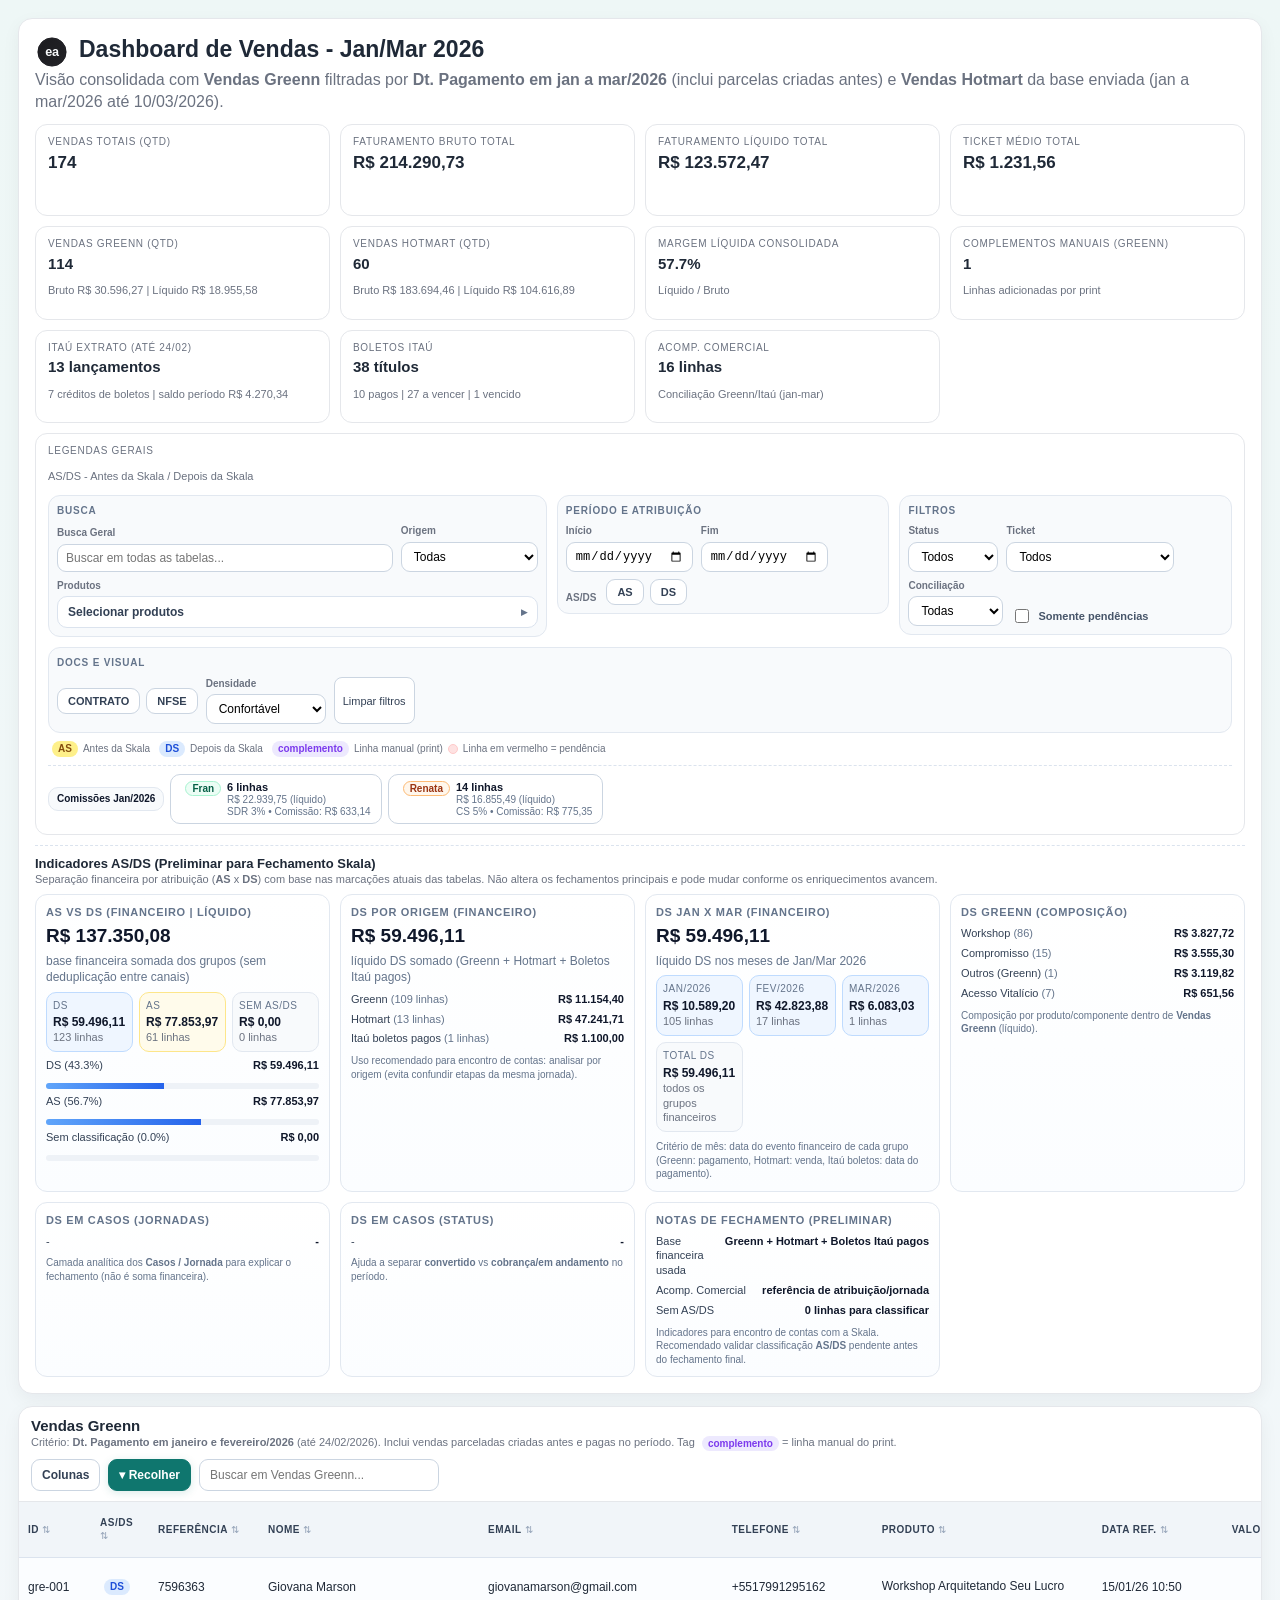
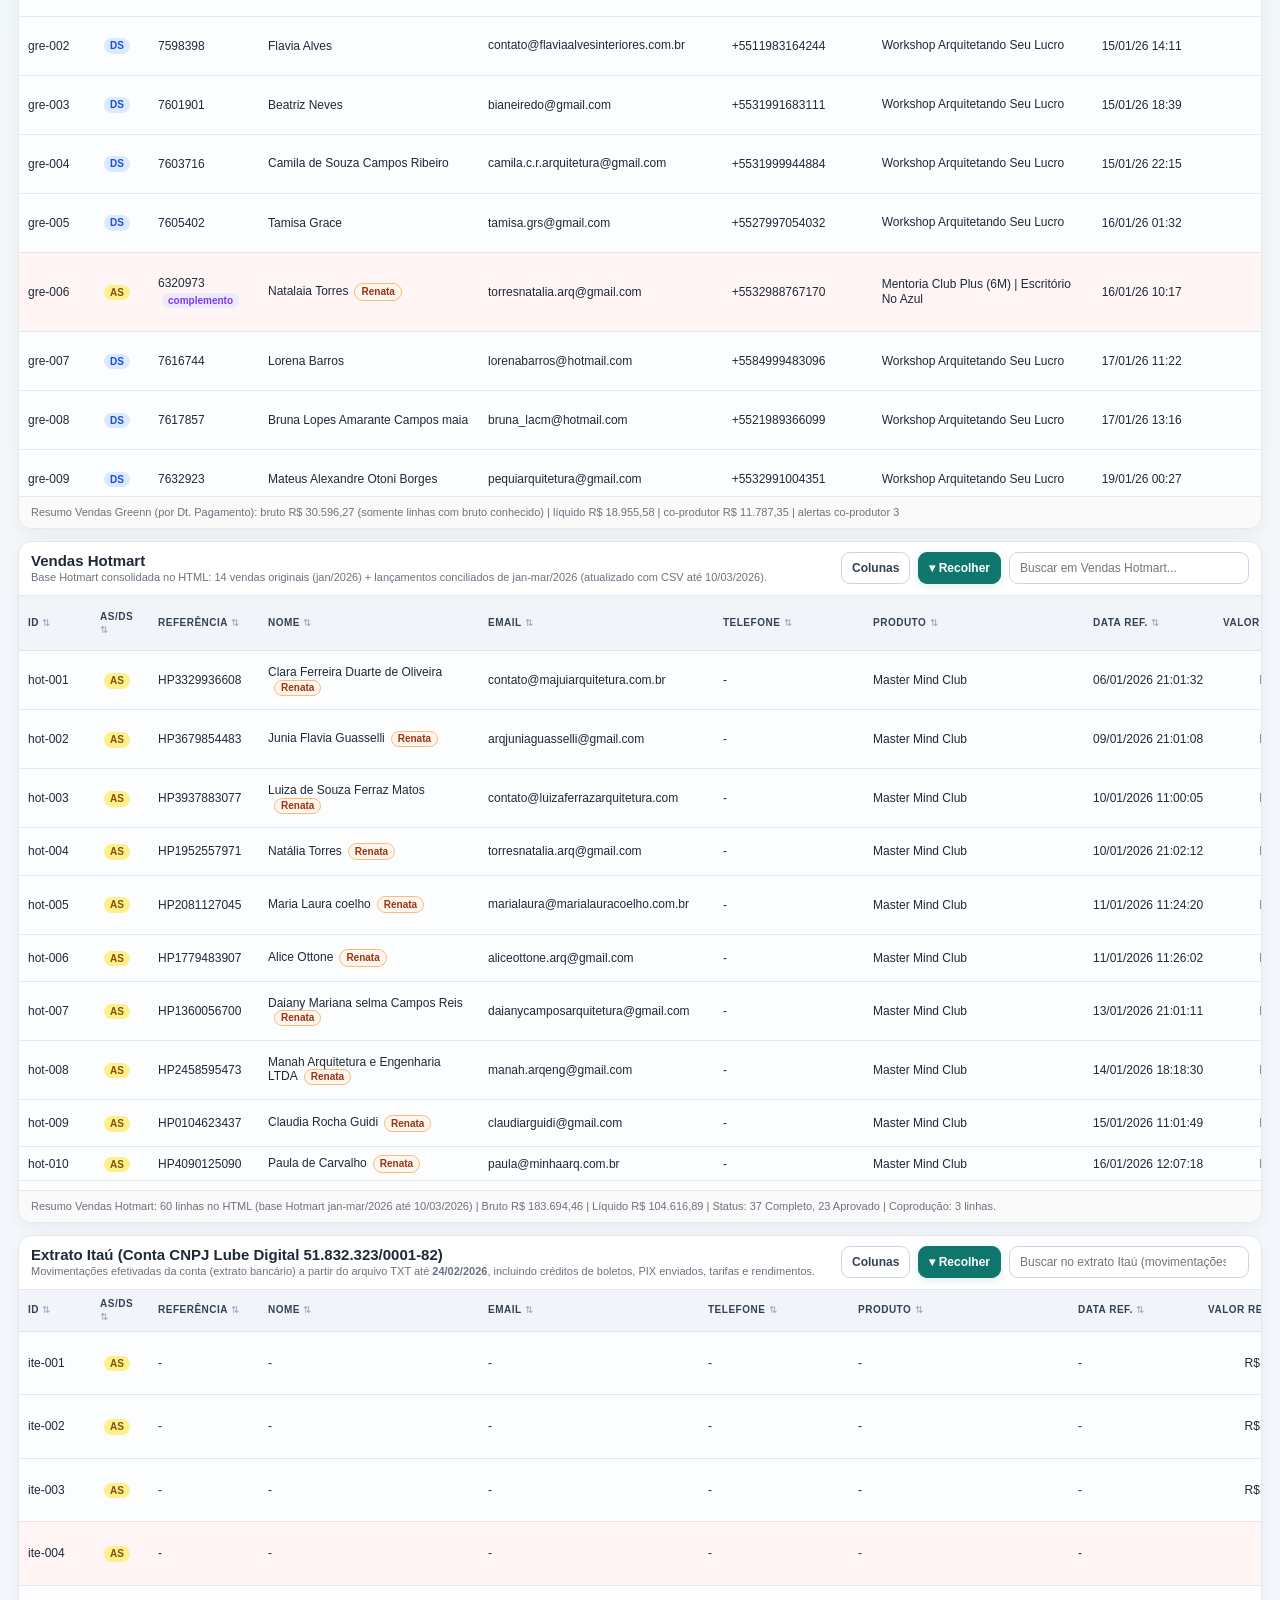
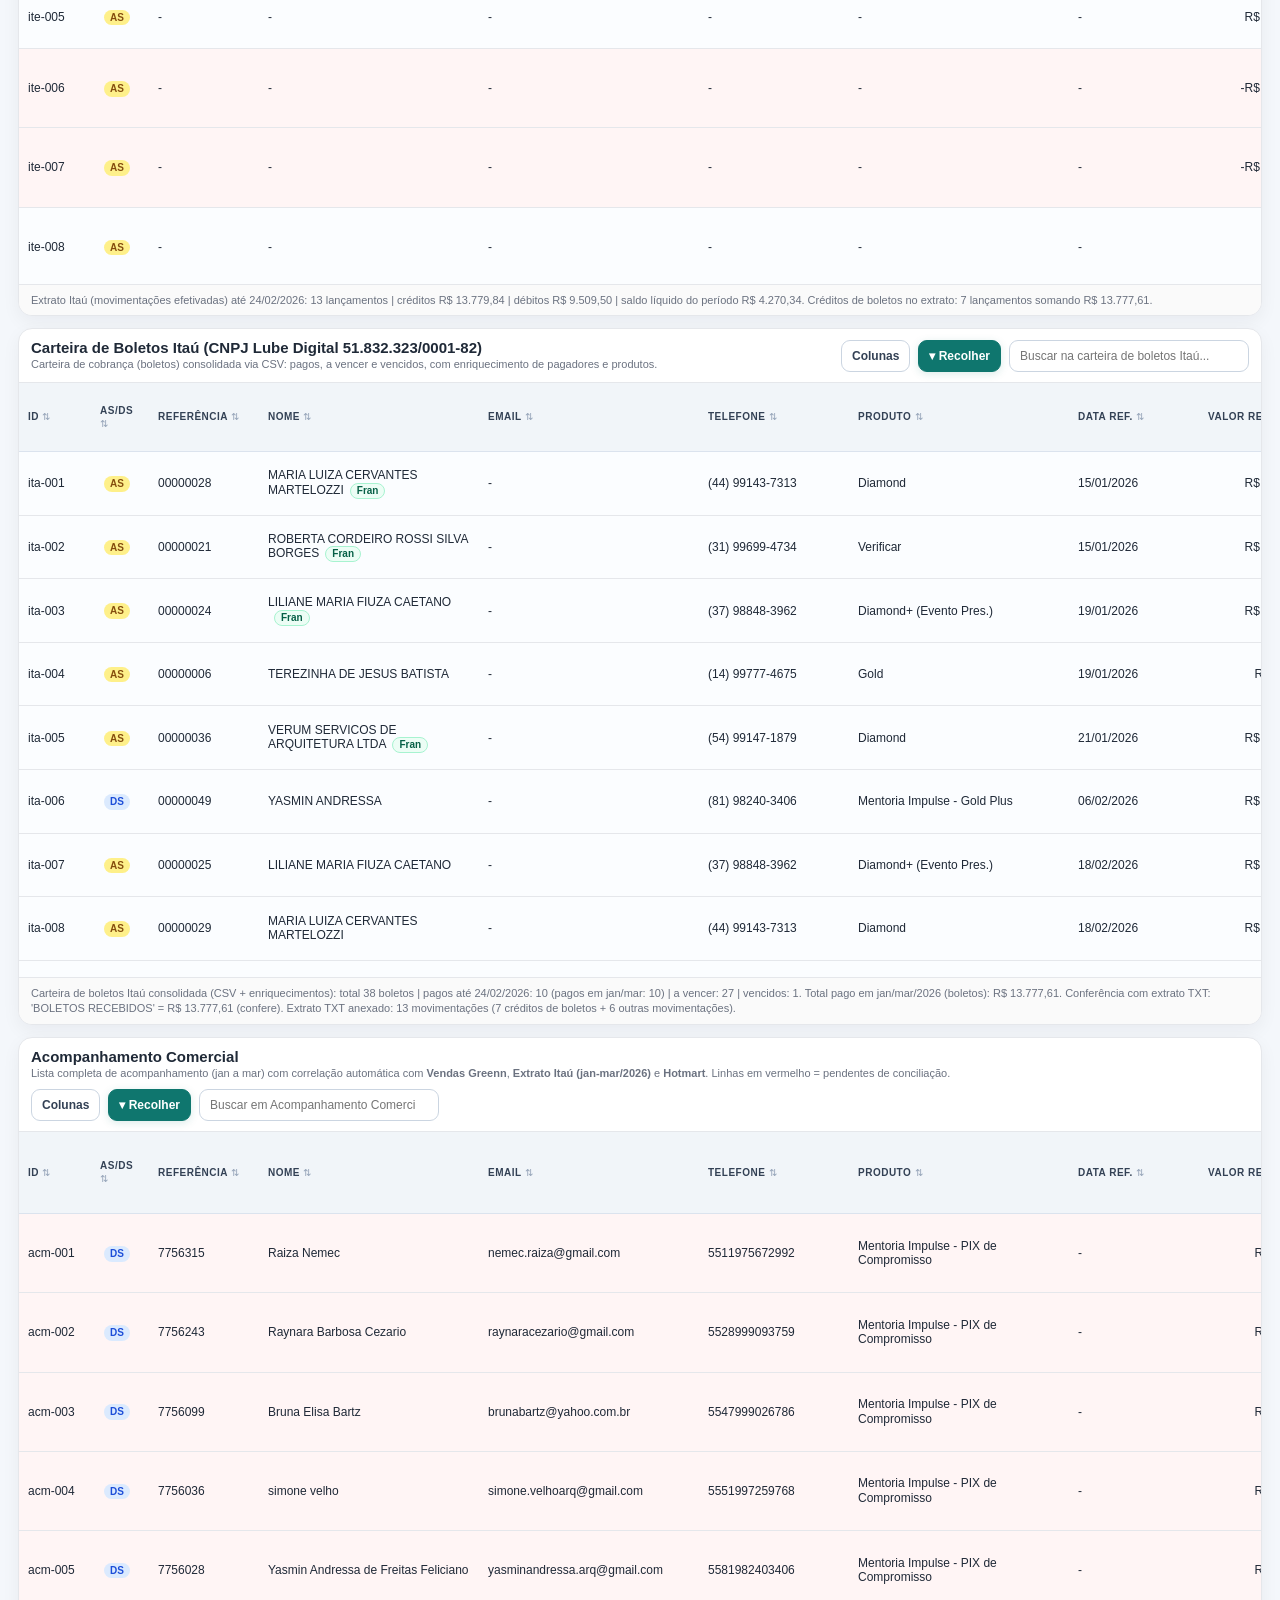
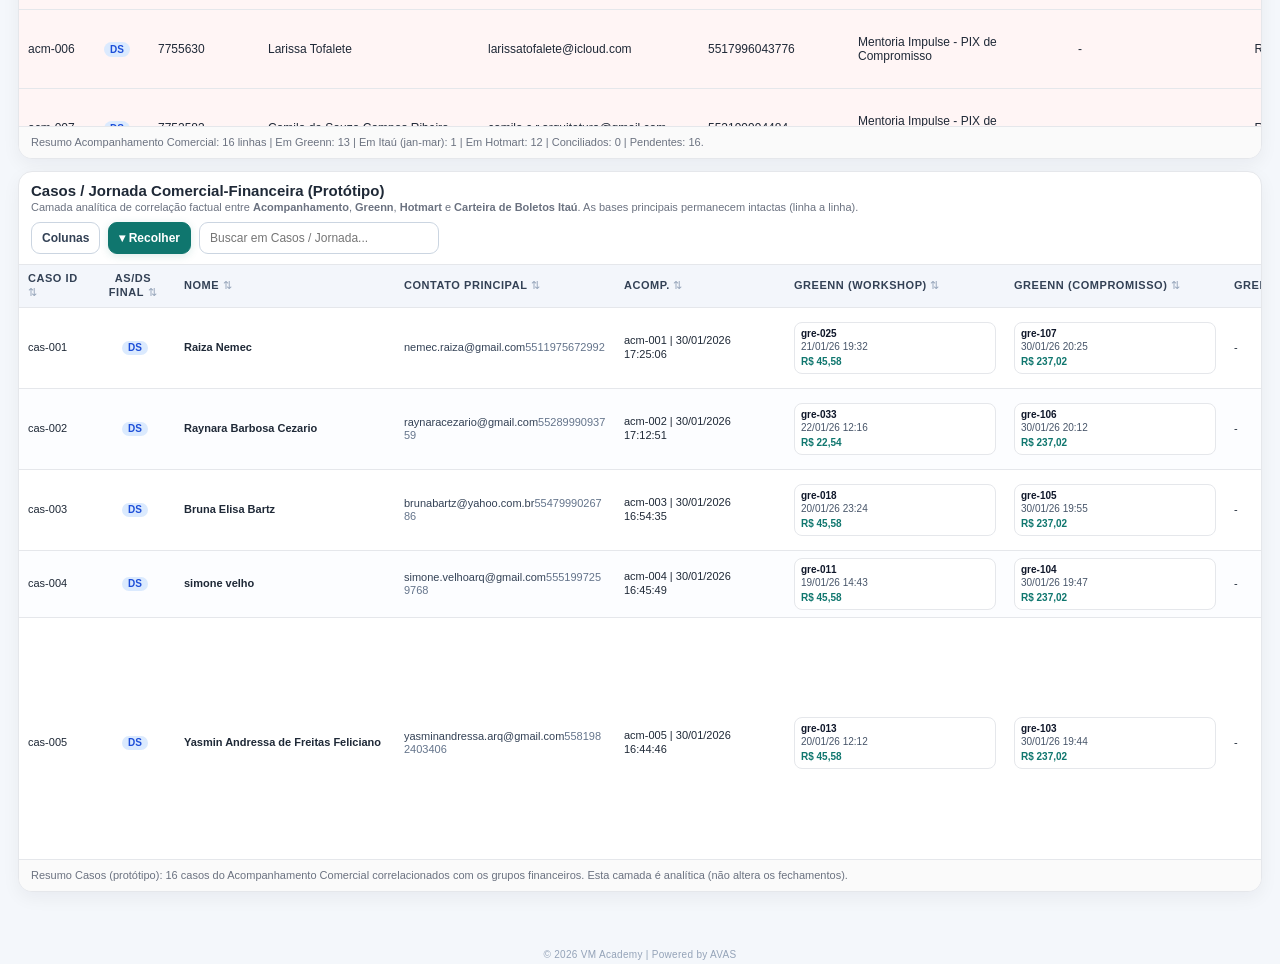
==== commit cdfdd39e: "Atualiza consolidado Jan-Mar e Hotmart com coproducao" ====
--- a/netlify_drop_relatorio_jan_fev_2026/index.html
+++ b/netlify_drop_relatorio_jan_fev_2026/index.html
@@ -3,7 +3,7 @@
 <head>
 <meta charset='utf-8'>
 <meta name='viewport' content='width=device-width, initial-scale=1'>
-<title>Vendas Janeiro 2026 - Consolidado</title>
+<title>Vendas Jan-Mar 2026 - Consolidado</title>
 <style>
 :root { --bg:#f4f7fb; --card:#fff; --ink:#1f2937; --muted:#6b7280; --line:#e5e7eb; --paid:#166534; --paid-bg:#dcfce7; --complete:#0f766e; --complete-bg:#ccfbf1; --danger:#991b1b; --danger-bg:#fee2e2; --manual:#7c3aed; --manual-bg:#ede9fe; }
 * { box-sizing:border-box; }
@@ -173,6 +173,7 @@
 .tag-fran { color:#065f46; background:#ecfdf5; border:1px solid #a7f3d0; }
 .tag-renata { color:#9a3412; background:#fff7ed; border:1px solid #fdba74; }
 .info-dot { display:inline-flex; align-items:center; justify-content:center; width:14px; height:14px; margin-left:6px; border-radius:999px; border:1px solid #cbd5e1; background:#f8fafc; color:#475569; font-size:10px; font-weight:700; line-height:1; cursor:help; vertical-align:middle; }
+.cop-info-dot { width:12px; height:12px; margin-left:5px; font-size:9px; border-color:#d1d5db; color:#64748b; background:#ffffff; }
 .legend-mini { margin-top:6px; font-size:11px; color:var(--muted); }
 .legend-box { display:flex; flex-wrap:wrap; gap:5px; margin-top:6px; }
 .legend-item { display:inline-flex; align-items:center; gap:5px; font-size:10px; color:var(--muted); }
@@ -317,21 +318,21 @@
           <text x='50' y='64' text-anchor='middle' font-family='Arial, Helvetica, sans-serif' font-size='42' font-weight='700' fill='#f8fafc' letter-spacing='-1'>ea</text>
         </svg>
       </span>
-      <h1>Dashboard de Vendas - Jan/Fev 2026</h1>
+      <h1>Dashboard de Vendas - Jan/Mar 2026</h1>
     </div>
-    <p class='sub'>Visão consolidada com <strong>Vendas Greenn</strong> filtradas por <strong>Dt. Pagamento em jan e fev/2026</strong> (inclui parcelas criadas antes) e <strong>Vendas Hotmart</strong> da base enviada (jan e fev/2026 até 24/02/2026).</p>
+    <p class='sub'>Visão consolidada com <strong>Vendas Greenn</strong> filtradas por <strong>Dt. Pagamento em jan a mar/2026</strong> (inclui parcelas criadas antes) e <strong>Vendas Hotmart</strong> da base enviada (jan a mar/2026 até 10/03/2026).</p>
     <div class='cards'>
-      <article class='card'><p class='k'>Vendas Totais (Qtd)</p><p class='v'>154</p></article>
-      <article class='card'><p class='k'>Faturamento Bruto Total</p><p class='v'>R$ 198.209,05</p></article>
-      <article class='card'><p class='k'>Faturamento Líquido Total</p><p class='v'>R$ 109.578,10</p></article>
-      <article class='card'><p class='k'>Ticket Médio Total</p><p class='v'>R$ 1.287,07</p></article>
+      <article class='card'><p class='k'>Vendas Totais (Qtd)</p><p class='v'>174</p></article>
+      <article class='card'><p class='k'>Faturamento Bruto Total</p><p class='v'>R$ 214.290,73</p></article>
+      <article class='card'><p class='k'>Faturamento Líquido Total</p><p class='v'>R$ 123.572,47</p></article>
+      <article class='card'><p class='k'>Ticket Médio Total</p><p class='v'>R$ 1.231,56</p></article>
       <article class='card'><p class='k'>Vendas Greenn (Qtd)</p><p class='v small'>114</p><p class='meta'>Bruto R$ 30.596,27 | Líquido R$ 18.955,58</p></article>
-      <article class='card'><p class='k'>Vendas Hotmart (Qtd)</p><p class='v small'>40</p><p class='meta'>Bruto R$ 167.612,78 | Líquido R$ 90.622,52</p></article>
-      <article class='card'><p class='k'>Margem Líquida Consolidada</p><p class='v small'>55.3%</p><p class='meta'>Líquido / Bruto</p></article>
+      <article class='card'><p class='k'>Vendas Hotmart (Qtd)</p><p class='v small'>60</p><p class='meta'>Bruto R$ 183.694,46 | Líquido R$ 104.616,89</p></article>
+      <article class='card'><p class='k'>Margem Líquida Consolidada</p><p class='v small'>57.7%</p><p class='meta'>Líquido / Bruto</p></article>
       <article class='card'><p class='k'>Complementos Manuais (Greenn)</p><p class='v small'>1</p><p class='meta'>Linhas adicionadas por print</p></article>
       <article class='card'><p class='k'>Itaú Extrato (até 24/02)</p><p class='v small'>13 lançamentos</p><p class='meta'>7 créditos de boletos | saldo período R$ 4.270,34</p></article>
       <article class='card'><p class='k'>Boletos Itaú</p><p class='v small'>38 títulos</p><p class='meta'>10 pagos | 27 a vencer | 1 vencido</p></article>
-      <article class='card'><p class='k'>Acomp. Comercial</p><p class='v small'>16 linhas</p><p class='meta'>Conciliação Greenn/Itaú (jan-fev)</p></article>
+      <article class='card'><p class='k'>Acomp. Comercial</p><p class='v small'>16 linhas</p><p class='meta'>Conciliação Greenn/Itaú (jan-mar)</p></article>
       <article class='card card-legends'>
         <p class='k'>Legendas Gerais</p>
         <p class='meta'>AS/DS - Antes da Skala / Depois da Skala</p>
@@ -499,7 +500,7 @@
     <div class='toolbar'>
       <div>
         <h2>Vendas Hotmart</h2>
-        <div class='meta'>Base Hotmart consolidada no HTML: 14 vendas originais (jan/2026) + lançamentos conciliados de jan-fev/2026 enviados no chat.</div>
+        <div class='meta'>Base Hotmart consolidada no HTML: 14 vendas originais (jan/2026) + lançamentos conciliados de jan-mar/2026 (atualizado com CSV até 10/03/2026).</div>
       </div>
       <div class='toolbar-actions'>
         <button class='toggle-btn' type='button' data-target='hotmartBody' aria-expanded='true'>▾ Recolher</button>
@@ -509,11 +510,11 @@
     <div id='hotmartBody'>
     <div class='table-wrap'>
       <table id='tblHotmart' class='hot-table'>
-        <thead><tr><th>ID</th><th>AS/DS</th><th>Data de Venda</th><th>Transação</th><th>Status</th><th>Nome</th><th>Email</th><th>Cidade</th><th>Estado</th><th>Tipo de Pagamento</th><th>Nome do Produto</th><th>Preço Total</th><th>Faturamento Líquido</th><th>Código do assinante</th></tr></thead>
-        <tbody><tr><td>hot-001</td><td><span class='tag tag-as'>AS</span></td><td>06/01/2026 21:01:32</td><td>HP3329936608</td><td><span class='status st-complete'>Completo</span></td><td>Clara Ferreira Duarte de Oliveira</td><td>contato@majuiarquitetura.com.br</td><td>Rio de Janeiro</td><td>RJ</td><td>PIX Automático</td><td>Master Mind Club</td><td class='num'>R$ 1.200,00</td><td class='num'>R$ 1.097,70</td><td>O3QWMOG1</td></tr><tr><td>hot-002</td><td><span class='tag tag-as'>AS</span></td><td>09/01/2026 21:01:08</td><td>HP3679854483</td><td><span class='status st-complete'>Completo</span></td><td>Junia Flavia Guasselli</td><td>arqjuniaguasselli@gmail.com</td><td>Capão da Canoa</td><td>RS</td><td>PIX Automático</td><td>Master Mind Club</td><td class='num'>R$ 1.200,00</td><td class='num'>R$ 1.097,70</td><td>S2N1QGUF</td></tr><tr><td>hot-003</td><td><span class='tag tag-as'>AS</span></td><td>10/01/2026 11:00:05</td><td>HP3937883077</td><td><span class='status st-complete'>Completo</span></td><td>Luiza de Souza Ferraz Matos</td><td>contato@luizaferrazarquitetura.com</td><td>Vitória</td><td>ES</td><td>Pix</td><td>Master Mind Club</td><td class='num'>R$ 1.200,00</td><td class='num'>R$ 1.097,70</td><td>E6YQ3UO8</td></tr><tr><td>hot-004</td><td><span class='tag tag-as'>AS</span></td><td>10/01/2026 21:02:12</td><td>HP1952557971</td><td><span class='status st-complete'>Completo</span></td><td>Natália Torres</td><td>torresnatalia.arq@gmail.com</td><td>Juiz de Fora</td><td>MG</td><td>PIX Automático</td><td>Master Mind Club</td><td class='num'>R$ 2.200,00</td><td class='num'>R$ 2.013,70</td><td>FJH191J1</td></tr><tr><td>hot-005</td><td><span class='tag tag-as'>AS</span></td><td>11/01/2026 11:24:20</td><td>HP2081127045</td><td><span class='status st-complete'>Completo</span></td><td>Maria Laura coelho</td><td>marialaura@marialauracoelho.com.br</td><td>Belo Horizonte</td><td>MG</td><td>Cartão de Crédito</td><td>Master Mind Club</td><td class='num'>R$ 1.200,00</td><td class='num'>R$ 1.097,70</td><td>PCUFVXPI</td></tr><tr><td>hot-006</td><td><span class='tag tag-as'>AS</span></td><td>11/01/2026 11:26:02</td><td>HP1779483907</td><td><span class='status st-complete'>Completo</span></td><td>Alice Ottone</td><td>aliceottone.arq@gmail.com</td><td>Curvelo</td><td>MG</td><td>Cartão de Crédito</td><td>Master Mind Club</td><td class='num'>R$ 1.200,00</td><td class='num'>R$ 1.097,70</td><td>2VR5NAYM</td></tr><tr><td>hot-007</td><td><span class='tag tag-as'>AS</span></td><td>13/01/2026 21:01:11</td><td>HP1360056700</td><td><span class='status st-complete'>Completo</span></td><td>Daiany Mariana selma Campos Reis</td><td>daianycamposarquitetura@gmail.com</td><td>Igarapé</td><td>MG</td><td>PIX Automático</td><td>Master Mind Club</td><td class='num'>R$ 1.200,00</td><td class='num'>R$ 1.097,70</td><td>590R3MFC</td></tr><tr><td>hot-008</td><td><span class='tag tag-as'>AS</span></td><td>14/01/2026 18:18:30</td><td>HP2458595473</td><td><span class='status st-complete'>Completo</span></td><td>Manah Arquitetura e Engenharia LTDA</td><td>manah.arqeng@gmail.com</td><td>Nova Andradina</td><td>MS</td><td>Cartão de Crédito</td><td>Master Mind Club</td><td class='num'>R$ 1.200,00</td><td class='num'>R$ 1.095,71</td><td>GC1YBFA0</td></tr><tr><td>hot-009</td><td><span class='tag tag-as'>AS</span></td><td>15/01/2026 11:01:49</td><td>HP0104623437</td><td><span class='status st-complete'>Completo</span></td><td>Claudia Rocha Guidi</td><td>claudiarguidi@gmail.com</td><td>Sabará</td><td>MG</td><td>Cartão de Crédito</td><td>Master Mind Club</td><td class='num'>R$ 1.200,00</td><td class='num'>R$ 1.097,70</td><td>XFP0EHQZ</td></tr><tr><td>hot-010</td><td><span class='tag tag-as'>AS</span></td><td>16/01/2026 12:07:18</td><td>HP4090125090</td><td><span class='status st-complete'>Completo</span></td><td>Paula de Carvalho</td><td>paula@minhaarq.com.br</td><td>Brasília</td><td>DF</td><td>Pix</td><td>Master Mind Club</td><td class='num'>R$ 1.200,00</td><td class='num'>R$ 1.097,70</td><td>WDOD2CFC</td></tr><tr><td>hot-011</td><td><span class='tag tag-as'>AS</span></td><td>17/01/2026 10:48:56</td><td>HP1426935363</td><td><span class='status st-complete'>Completo</span></td><td>LUIZ COELHO</td><td>contato@arquiteturacotti.com.br</td><td>Rio de Janeiro</td><td>RJ</td><td>Boleto Bancário</td><td>Master Mind Club</td><td class='num'>R$ 1.200,00</td><td class='num'>R$ 1.097,70</td><td>1B68HR5D</td></tr><tr><td>hot-012</td><td><span class='tag tag-as'>AS</span></td><td>17/01/2026 11:02:45</td><td>HP2799734763</td><td><span class='status st-complete'>Completo</span></td><td>Harp Arquitetura</td><td>contato@harparquitetura.com.br</td><td>Rio de Janeiro</td><td>RJ</td><td>Pix</td><td>Master Mind Club</td><td class='num'>R$ 1.200,00</td><td class='num'>R$ 1.097,70</td><td>2PAKRDPE</td></tr><tr><td>hot-013</td><td><span class='tag tag-as'>AS</span></td><td>18/01/2026 16:26:55</td><td>HP1122782873</td><td><span class='status st-complete'>Completo</span></td><td>Maria Fernanda Isidro dos santos</td><td>arquitetura.mf@hotmail.com</td><td>-</td><td>-</td><td>Cartão de Crédito</td><td>Mentoria Diamond</td><td class='num'>R$ 15.000,00</td><td class='num'>R$ 11.613,92</td><td>-</td></tr><tr><td>hot-014</td><td><span class='tag tag-as'>AS</span></td><td>25/01/2026 10:55:41</td><td>HP3297171286</td><td><span class='status st-complete'>Completo</span></td><td>aline lacerda</td><td>contato@alaarquitetura.com</td><td>Vitória</td><td>ES</td><td>Cartão de Crédito</td><td>Master Mind Club</td><td class='num'>R$ 1.200,00</td><td class='num'>R$ 1.097,70</td><td>JPMUB2S3</td></tr><tr><td>hot-015</td><td><span class='tag tag-ds'>DS</span></td><td>04/02/2026 12:18:37</td><td>HP3450452349</td><td><span class='status st-complete'>Completo</span></td><td>Luciana Fernandes Stadella Bernardes</td><td>ludecor.luciana@hotmail.com</td><td>-</td><td>-</td><td>Pix</td><td>Mentoria Gold Plus</td><td class='num'>R$ 6.500,00</td><td class='num'>R$ 3.041,21</td><td>-</td></tr><tr><td>hot-016</td><td><span class='tag tag-ds'>DS</span></td><td>04/02/2026 14:31:39</td><td>HP3648644005</td><td><span class='status st-complete'>Completo</span></td><td>Alessandra Ferreira Avellar</td><td>3aconsultoriadecor@gmail.com</td><td>-</td><td>-</td><td>Cartão de Crédito</td><td>Mentoria Gold Plus</td><td class='num'>R$ 7.499,90</td><td class='num'>R$ 3.041,20</td><td>-</td></tr><tr><td>hot-017</td><td><span class='tag tag-ds'>DS</span></td><td>05/02/2026 08:27:26</td><td>HP0952817376</td><td><span class='status st-complete'>Completo</span></td><td>Priscila Napoli</td><td>pnarqui@gmail.com</td><td>-</td><td>-</td><td>Cartão de Crédito</td><td>Mentoria Impulse Diamond</td><td class='num'>R$ 14.500,00</td><td class='num'>R$ 5.880,76</td><td>-</td></tr><tr><td>hot-018</td><td><span class='tag tag-ds'>DS</span></td><td>05/02/2026 10:48:03</td><td>HP1369975484</td><td><span class='status st-complete'>Completo</span></td><td>Bruna Elisa Bartz</td><td>brunabartz@yahoo.com.br</td><td>-</td><td>-</td><td>Boleto Bancário</td><td>Mentoria Gold Plus</td><td class='num'>R$ 1.200,00</td><td class='num'>R$ 560,81</td><td>DJZ073KB</td></tr><tr><td>hot-019</td><td><span class='tag tag-ds'>DS</span></td><td>06/02/2026 09:53:53</td><td>HP1570255638</td><td><span class='status st-complete'>Completo</span></td><td>Silvia ladeira</td><td>contato.silvialadeira@gmail.com</td><td>-</td><td>-</td><td>Cartão de Crédito</td><td>Mentoria Impulse Diamond</td><td class='num'>R$ 14.500,00</td><td class='num'>R$ 5.880,76</td><td>-</td></tr><tr><td>hot-020</td><td><span class='tag tag-ds'>DS</span></td><td>06/02/2026 15:06:33</td><td>HP1057201464</td><td><span class='status st-complete'>Completo</span></td><td>Yasmim Freire Alves</td><td>duaarquitetura.adm@gmail.com</td><td>-</td><td>-</td><td>Cartão de Crédito</td><td>Mentoria Gold Plus</td><td class='num'>R$ 8.076,80</td><td class='num'>R$ 3.275,19</td><td>-</td></tr><tr><td>hot-021</td><td><span class='tag tag-as'>AS</span></td><td>06/02/2026 15:57:47</td><td>HP3100233447</td><td><span class='status st-complete'>Completo</span></td><td>Daisa Carrijo Neves de Oliveira</td><td>hdarquiteturaeinteriores@gmail.com</td><td>-</td><td>-</td><td>Boleto Bancário</td><td>Mentoria Gold Plus</td><td class='num'>R$ 1.283,34</td><td class='num'>R$ 599,81</td><td>RPBN37J6</td></tr><tr><td>hot-022</td><td><span class='tag tag-ds'>DS</span></td><td>06/02/2026 19:08:15</td><td>HP3616009868</td><td><span class='status st-complete'>Completo</span></td><td>Raiza Nemec</td><td>nemec.raiza@gmail.com</td><td>-</td><td>-</td><td>Cartão de Crédito</td><td>Mentoria Gold Plus</td><td class='num'>R$ 6.852,78</td><td class='num'>R$ 3.041,20</td><td>-</td></tr><tr><td>hot-023</td><td><span class='tag tag-ds'>DS</span></td><td>06/02/2026 19:58:56</td><td>HP0140573053</td><td><span class='status st-complete'>Completo</span></td><td>Raynara Barbosa Cezario</td><td>raynaracezario@gmail.com</td><td>-</td><td>-</td><td>Cartão de Crédito</td><td>Mentoria Impulse Diamond</td><td class='num'>R$ 14.500,08</td><td class='num'>R$ 5.856,67</td><td>-</td></tr><tr><td>hot-024</td><td><span class='tag tag-as'>AS</span></td><td>06/02/2026 21:02:50</td><td>HP2119367295</td><td><span class='status st-complete'>Completo</span></td><td>Clara Ferreira Duarte de Oliveira</td><td>contato@majuiarquitetura.com.br</td><td>Rio de Janeiro</td><td>RJ</td><td>PIX Automático</td><td>Master Mind Club</td><td class='num'>R$ 1.200,00</td><td class='num'>R$ 1.097,70</td><td>O3QWMOG1</td></tr><tr><td>hot-025</td><td><span class='tag tag-as'>AS</span></td><td>09/02/2026 21:02:55</td><td>HP0709954332</td><td><span class='status st-complete'>Completo</span></td><td>Junia Flavia Guasselli</td><td>arqjuniaguasselli@gmail.com</td><td>Capão da Canoa</td><td>RS</td><td>PIX Automático</td><td>Master Mind Club</td><td class='num'>R$ 1.200,00</td><td class='num'>R$ 1.097,70</td><td>S2N1QGUF</td></tr><tr><td>hot-026</td><td><span class='tag tag-as'>AS</span></td><td>10/02/2026 08:37:11</td><td>HP3528178728</td><td><span class='status st-complete'>Completo</span></td><td>Ana Flávia Dutra Alonso <span class='info-dot' title='Mesma pessoa de gre-084 (Ana Alonso)'>i</span></td><td>anaalonso.arq@gmail.com; contato@anaalonso.com.br</td><td>-</td><td>-</td><td>Cartão de Crédito</td><td>Mentoria Impulse Diamond</td><td class='num'>R$ 15.000,00</td><td class='num'>R$ 6.058,60</td><td>-</td></tr><tr><td>hot-027</td><td><span class='tag tag-as'>AS</span></td><td>10/02/2026 10:55:41</td><td>HP3550969214</td><td><span class='status st-complete'>Completo</span></td><td>Luiza de Souza Ferraz Matos</td><td>contato@luizaferrazarquitetura.com</td><td>Vitória</td><td>ES</td><td>Pix</td><td>Master Mind Club</td><td class='num'>R$ 1.200,00</td><td class='num'>R$ 1.097,70</td><td>E6YQ3UO8</td></tr><tr><td>hot-028</td><td><span class='tag tag-ds'>DS</span></td><td>10/02/2026 16:10:25</td><td>HP0892293017</td><td><span class='status st-complete'>Completo</span></td><td>Sopro Arquitetura Engenharia e Segurança</td><td>sopro.aes@gmail.com</td><td>-</td><td>-</td><td>Cartão de Crédito</td><td>Mentoria Gold Plus</td><td class='num'>R$ 7.499,90</td><td class='num'>R$ 3.041,20</td><td>-</td></tr><tr><td>hot-029</td><td><span class='tag tag-as'>AS</span></td><td>10/02/2026 21:00:54</td><td>HP3843594561</td><td><span class='status st-complete'>Completo</span></td><td>Natália Torres</td><td>torresnatalia.arq@gmail.com</td><td>Juiz de Fora</td><td>MG</td><td>PIX Automático</td><td>Master Mind Club</td><td class='num'>R$ 2.200,00</td><td class='num'>R$ 2.013,70</td><td>FJH191J1</td></tr><tr><td>hot-030</td><td><span class='tag tag-as'>AS</span></td><td>11/02/2026 11:03:02</td><td>HP2684390453</td><td><span class='status st-complete'>Completo</span></td><td>Alice Ottone</td><td>aliceottone.arq@gmail.com</td><td>Curvelo</td><td>MG</td><td>Cartão de Crédito</td><td>Master Mind Club</td><td class='num'>R$ 1.200,00</td><td class='num'>R$ 1.097,70</td><td>2VR5NAYM</td></tr><tr><td>hot-031</td><td><span class='tag tag-as'>AS</span></td><td>11/02/2026 11:11:52</td><td>HP3800162263</td><td><span class='status st-complete'>Completo</span></td><td>Maria Laura coelho</td><td>marialaura@marialauracoelho.com.br</td><td>Belo Horizonte</td><td>MG</td><td>Cartão de Crédito</td><td>Master Mind Club</td><td class='num'>R$ 1.200,00</td><td class='num'>R$ 1.097,70</td><td>PCUFVXPI</td></tr><tr><td>hot-032</td><td><span class='tag tag-as'>AS</span></td><td>11/02/2026 16:33:37</td><td>HP2654749463</td><td><span class='status st-complete'>Completo</span></td><td>Simone velho dos Santos</td><td>contato@arqsimonevelho.com</td><td>-</td><td>-</td><td>Cartão de Crédito</td><td>Mentoria Gold Plus</td><td class='num'>R$ 7.499,90</td><td class='num'>R$ 3.041,20</td><td>-</td></tr><tr><td>hot-033</td><td><span class='tag tag-ds'>DS</span></td><td>11/02/2026 18:21:02</td><td>HP1976249973</td><td><span class='status st-complete'>Completo</span></td><td>Camila de Souza Campos Ribeiro</td><td>camila.c.r.arquitetura@gmail.com</td><td>-</td><td>-</td><td>Cartão de Crédito</td><td>Mentoria Impulse Diamond</td><td class='num'>R$ 14.500,08</td><td class='num'>R$ 5.856,67</td><td>-</td></tr><tr><td>hot-034</td><td><span class='tag tag-ds'>DS</span></td><td>12/02/2026 14:21:39</td><td>HP2316132681</td><td><span class='status st-complete'>Completo</span></td><td>Thaysa Dutra Godoy</td><td>thaysadutragodoy@gmail.com</td><td>-</td><td>-</td><td>Boleto Bancário</td><td>Mentoria Gold Plus</td><td class='num'>R$ 1.200,00</td><td class='num'>R$ 560,81</td><td>66JONC9E</td></tr><tr><td>hot-035</td><td><span class='tag tag-as'>AS</span></td><td>13/02/2026 21:03:40</td><td>HP3957054447</td><td><span class='status st-complete'>Aprovado</span></td><td>Daiany Mariana selma Campos Reis</td><td>daianycamposarquitetura@gmail.com</td><td>Igarapé</td><td>MG</td><td>PIX Automático</td><td>Master Mind Club</td><td class='num'>R$ 1.200,00</td><td class='num'>R$ 1.097,70</td><td>590R3MFC</td></tr><tr><td>hot-036</td><td><span class='tag tag-as'>AS</span></td><td>14/02/2026 11:19:06</td><td>HP0390015102</td><td><span class='status st-complete'>Completo</span></td><td>Manah Arquitetura e Engenharia LTDA</td><td>manah.arqeng@gmail.com</td><td>Nova Andradina</td><td>MS</td><td>Cartão de Crédito</td><td>Master Mind Club</td><td class='num'>R$ 1.200,00</td><td class='num'>R$ 1.097,70</td><td>GC1YBFA0</td></tr><tr><td>hot-037</td><td><span class='tag tag-as'>AS</span></td><td>15/02/2026 10:32:47</td><td>HP2205784723</td><td><span class='status st-complete'>Completo</span></td><td>Claudia Rocha Guidi</td><td>claudiarguidi@gmail.com</td><td>Sabará</td><td>MG</td><td>Cartão de Crédito</td><td>Master Mind Club</td><td class='num'>R$ 1.200,00</td><td class='num'>R$ 1.097,70</td><td>XFP0EHQZ</td></tr><tr><td>hot-038</td><td><span class='tag tag-as'>AS</span></td><td>16/02/2026 10:46:29</td><td>HP2442403652</td><td><span class='status st-complete'>Completo</span></td><td>Paula de Carvalho</td><td>paula@minhaarq.com.br</td><td>Brasília</td><td>DF</td><td>Cartão de Crédito</td><td>Master Mind Club</td><td class='num'>R$ 1.200,00</td><td class='num'>R$ 1.097,70</td><td>WDOD2CFC</td></tr><tr><td>hot-039</td><td><span class='tag tag-as'>AS</span></td><td>17/02/2026 10:31:11</td><td>HP3620164887</td><td><span class='status st-complete'>Aprovado</span></td><td>LUIZ COELHO</td><td>contato@arquiteturacotti.com.br</td><td>Rio de Janeiro</td><td>RJ</td><td>Boleto Bancário</td><td>Master Mind Club</td><td class='num'>R$ 1.200,00</td><td class='num'>R$ 1.097,70</td><td>1B68HR5D</td></tr><tr><td>hot-040</td><td><span class='tag tag-as'>AS</span></td><td>19/02/2026 13:53:28</td><td>HP3240153923</td><td><span class='status st-complete'>Aprovado</span></td><td>Harp Arquitetura</td><td>contato@harparquitetura.com.br</td><td>Rio de Janeiro</td><td>RJ</td><td>Pix</td><td>Master Mind Club</td><td class='num'>R$ 1.200,00</td><td class='num'>R$ 1.097,70</td><td>2PAKRDPE</td></tr></tbody>
+        <thead><tr><th>ID</th><th>AS/DS</th><th>Data de Venda</th><th>Transação</th><th>Status</th><th>Nome</th><th>Email</th><th>Cidade</th><th>Estado</th><th>Tipo de Pagamento</th><th>Nome do Produto</th><th>Preço Total</th><th>Faturamento Líquido</th><th>Comissão Origem</th><th>Código do assinante</th></tr></thead>
+        <tbody><tr><td>hot-001</td><td><span class='tag tag-as'>AS</span></td><td>06/01/2026 21:01:32</td><td>HP3329936608</td><td><span class='status st-complete'>Completo</span></td><td>Clara Ferreira Duarte de Oliveira</td><td>contato@majuiarquitetura.com.br</td><td>Rio de Janeiro</td><td>RJ</td><td>PIX Automático</td><td>Master Mind Club</td><td class='num'>R$ 1.200,00</td><td class='num'>R$ 1.097,70</td><td>-</td><td>O3QWMOG1</td></tr><tr><td>hot-002</td><td><span class='tag tag-as'>AS</span></td><td>09/01/2026 21:01:08</td><td>HP3679854483</td><td><span class='status st-complete'>Completo</span></td><td>Junia Flavia Guasselli</td><td>arqjuniaguasselli@gmail.com</td><td>Capão da Canoa</td><td>RS</td><td>PIX Automático</td><td>Master Mind Club</td><td class='num'>R$ 1.200,00</td><td class='num'>R$ 1.097,70</td><td>-</td><td>S2N1QGUF</td></tr><tr><td>hot-003</td><td><span class='tag tag-as'>AS</span></td><td>10/01/2026 11:00:05</td><td>HP3937883077</td><td><span class='status st-complete'>Completo</span></td><td>Luiza de Souza Ferraz Matos</td><td>contato@luizaferrazarquitetura.com</td><td>Vitória</td><td>ES</td><td>Pix</td><td>Master Mind Club</td><td class='num'>R$ 1.200,00</td><td class='num'>R$ 1.097,70</td><td>-</td><td>E6YQ3UO8</td></tr><tr><td>hot-004</td><td><span class='tag tag-as'>AS</span></td><td>10/01/2026 21:02:12</td><td>HP1952557971</td><td><span class='status st-complete'>Completo</span></td><td>Natália Torres</td><td>torresnatalia.arq@gmail.com</td><td>Juiz de Fora</td><td>MG</td><td>PIX Automático</td><td>Master Mind Club</td><td class='num'>R$ 2.200,00</td><td class='num'>R$ 2.013,70</td><td>-</td><td>FJH191J1</td></tr><tr><td>hot-005</td><td><span class='tag tag-as'>AS</span></td><td>11/01/2026 11:24:20</td><td>HP2081127045</td><td><span class='status st-complete'>Completo</span></td><td>Maria Laura coelho</td><td>marialaura@marialauracoelho.com.br</td><td>Belo Horizonte</td><td>MG</td><td>Cartão de Crédito</td><td>Master Mind Club</td><td class='num'>R$ 1.200,00</td><td class='num'>R$ 1.097,70</td><td>-</td><td>PCUFVXPI</td></tr><tr><td>hot-006</td><td><span class='tag tag-as'>AS</span></td><td>11/01/2026 11:26:02</td><td>HP1779483907</td><td><span class='status st-complete'>Completo</span></td><td>Alice Ottone</td><td>aliceottone.arq@gmail.com</td><td>Curvelo</td><td>MG</td><td>Cartão de Crédito</td><td>Master Mind Club</td><td class='num'>R$ 1.200,00</td><td class='num'>R$ 1.097,70</td><td>-</td><td>2VR5NAYM</td></tr><tr><td>hot-007</td><td><span class='tag tag-as'>AS</span></td><td>13/01/2026 21:01:11</td><td>HP1360056700</td><td><span class='status st-complete'>Completo</span></td><td>Daiany Mariana selma Campos Reis</td><td>daianycamposarquitetura@gmail.com</td><td>Igarapé</td><td>MG</td><td>PIX Automático</td><td>Master Mind Club</td><td class='num'>R$ 1.200,00</td><td class='num'>R$ 1.097,70</td><td>-</td><td>590R3MFC</td></tr><tr><td>hot-008</td><td><span class='tag tag-as'>AS</span></td><td>14/01/2026 18:18:30</td><td>HP2458595473</td><td><span class='status st-complete'>Completo</span></td><td>Manah Arquitetura e Engenharia LTDA</td><td>manah.arqeng@gmail.com</td><td>Nova Andradina</td><td>MS</td><td>Cartão de Crédito</td><td>Master Mind Club</td><td class='num'>R$ 1.200,00</td><td class='num'>R$ 1.095,71</td><td>-</td><td>GC1YBFA0</td></tr><tr><td>hot-009</td><td><span class='tag tag-as'>AS</span></td><td>15/01/2026 11:01:49</td><td>HP0104623437</td><td><span class='status st-complete'>Completo</span></td><td>Claudia Rocha Guidi</td><td>claudiarguidi@gmail.com</td><td>Sabará</td><td>MG</td><td>Cartão de Crédito</td><td>Master Mind Club</td><td class='num'>R$ 1.200,00</td><td class='num'>R$ 1.097,70</td><td>-</td><td>XFP0EHQZ</td></tr><tr><td>hot-010</td><td><span class='tag tag-as'>AS</span></td><td>16/01/2026 12:07:18</td><td>HP4090125090</td><td><span class='status st-complete'>Completo</span></td><td>Paula de Carvalho</td><td>paula@minhaarq.com.br</td><td>Brasília</td><td>DF</td><td>Pix</td><td>Master Mind Club</td><td class='num'>R$ 1.200,00</td><td class='num'>R$ 1.097,70</td><td>-</td><td>WDOD2CFC</td></tr><tr><td>hot-011</td><td><span class='tag tag-as'>AS</span></td><td>17/01/2026 10:48:56</td><td>HP1426935363</td><td><span class='status st-complete'>Completo</span></td><td>LUIZ COELHO</td><td>contato@arquiteturacotti.com.br</td><td>Rio de Janeiro</td><td>RJ</td><td>Boleto Bancário</td><td>Master Mind Club</td><td class='num'>R$ 1.200,00</td><td class='num'>R$ 1.097,70</td><td>-</td><td>1B68HR5D</td></tr><tr><td>hot-012</td><td><span class='tag tag-as'>AS</span></td><td>17/01/2026 11:02:45</td><td>HP2799734763</td><td><span class='status st-complete'>Completo</span></td><td>Harp Arquitetura</td><td>contato@harparquitetura.com.br</td><td>Rio de Janeiro</td><td>RJ</td><td>Pix</td><td>Master Mind Club</td><td class='num'>R$ 1.200,00</td><td class='num'>R$ 1.097,70</td><td>-</td><td>2PAKRDPE</td></tr><tr><td>hot-013</td><td><span class='tag tag-as'>AS</span></td><td>18/01/2026 16:26:55</td><td>HP1122782873</td><td><span class='status st-complete'>Completo</span></td><td>Maria Fernanda Isidro dos santos</td><td>arquitetura.mf@hotmail.com</td><td>-</td><td>-</td><td>Cartão de Crédito</td><td>Mentoria Diamond</td><td class='num'>R$ 15.000,00</td><td class='num'>R$ 11.613,92</td><td>-</td><td>-</td></tr><tr><td>hot-014</td><td><span class='tag tag-as'>AS</span></td><td>25/01/2026 10:55:41</td><td>HP3297171286</td><td><span class='status st-complete'>Completo</span></td><td>aline lacerda</td><td>contato@alaarquitetura.com</td><td>Vitória</td><td>ES</td><td>Cartão de Crédito</td><td>Master Mind Club</td><td class='num'>R$ 1.200,00</td><td class='num'>R$ 1.097,70</td><td>-</td><td>JPMUB2S3</td></tr><tr><td>hot-015</td><td><span class='tag tag-ds'>DS</span></td><td>04/02/2026 12:18:37</td><td>HP3450452349</td><td><span class='status st-complete'>Completo</span></td><td>Luciana Fernandes Stadella Bernardes</td><td>ludecor.luciana@hotmail.com</td><td>-</td><td>-</td><td>Pix</td><td>Mentoria Gold Plus</td><td class='num'>R$ 6.500,00</td><td class='num'>R$ 3.041,21</td><td>-</td><td>-</td></tr><tr><td>hot-016</td><td><span class='tag tag-ds'>DS</span></td><td>04/02/2026 14:31:39</td><td>HP3648644005</td><td><span class='status st-complete'>Completo</span></td><td>Alessandra Ferreira Avellar</td><td>3aconsultoriadecor@gmail.com</td><td>-</td><td>-</td><td>Cartão de Crédito</td><td>Mentoria Gold Plus</td><td class='num'>R$ 7.499,90</td><td class='num'>R$ 3.041,20</td><td>-</td><td>-</td></tr><tr><td>hot-017</td><td><span class='tag tag-ds'>DS</span></td><td>05/02/2026 08:27:26</td><td>HP0952817376</td><td><span class='status st-complete'>Completo</span></td><td>Priscila Napoli</td><td>pnarqui@gmail.com</td><td>-</td><td>-</td><td>Cartão de Crédito</td><td>Mentoria Impulse Diamond</td><td class='num'>R$ 14.500,00</td><td class='num'>R$ 5.880,76</td><td>-</td><td>-</td></tr><tr><td>hot-018</td><td><span class='tag tag-ds'>DS</span></td><td>05/02/2026 10:48:03</td><td>HP1369975484</td><td><span class='status st-complete'>Completo</span></td><td>Bruna Elisa Bartz</td><td>brunabartz@yahoo.com.br</td><td>-</td><td>-</td><td>Boleto Bancário</td><td>Mentoria Gold Plus</td><td class='num'>R$ 1.200,00</td><td class='num'>R$ 560,81</td><td>-</td><td>DJZ073KB</td></tr><tr><td>hot-019</td><td><span class='tag tag-ds'>DS</span></td><td>06/02/2026 09:53:53</td><td>HP1570255638</td><td><span class='status st-complete'>Completo</span></td><td>Silvia ladeira</td><td>contato.silvialadeira@gmail.com</td><td>-</td><td>-</td><td>Cartão de Crédito</td><td>Mentoria Impulse Diamond</td><td class='num'>R$ 14.500,00</td><td class='num'>R$ 5.880,76</td><td>-</td><td>-</td></tr><tr><td>hot-020</td><td><span class='tag tag-ds'>DS</span></td><td>06/02/2026 15:06:33</td><td>HP1057201464</td><td><span class='status st-complete'>Completo</span></td><td>Yasmim Freire Alves</td><td>duaarquitetura.adm@gmail.com</td><td>-</td><td>-</td><td>Cartão de Crédito</td><td>Mentoria Gold Plus</td><td class='num'>R$ 8.076,80</td><td class='num'>R$ 3.275,19</td><td>-</td><td>-</td></tr><tr><td>hot-021</td><td><span class='tag tag-as'>AS</span></td><td>06/02/2026 15:57:47</td><td>HP3100233447</td><td><span class='status st-complete'>Completo</span></td><td>Daisa Carrijo Neves de Oliveira</td><td>hdarquiteturaeinteriores@gmail.com</td><td>-</td><td>-</td><td>Boleto Bancário</td><td>Mentoria Gold Plus</td><td class='num'>R$ 1.283,34</td><td class='num'>R$ 599,81</td><td>-</td><td>RPBN37J6</td></tr><tr><td>hot-022</td><td><span class='tag tag-ds'>DS</span></td><td>06/02/2026 19:08:15</td><td>HP3616009868</td><td><span class='status st-complete'>Completo</span></td><td>Raiza Nemec</td><td>nemec.raiza@gmail.com</td><td>-</td><td>-</td><td>Cartão de Crédito</td><td>Mentoria Gold Plus</td><td class='num'>R$ 6.852,78</td><td class='num'>R$ 3.041,20</td><td>-</td><td>-</td></tr><tr><td>hot-023</td><td><span class='tag tag-ds'>DS</span></td><td>06/02/2026 19:58:56</td><td>HP0140573053</td><td><span class='status st-complete'>Completo</span></td><td>Raynara Barbosa Cezario</td><td>raynaracezario@gmail.com</td><td>-</td><td>-</td><td>Cartão de Crédito</td><td>Mentoria Impulse Diamond</td><td class='num'>R$ 14.500,08</td><td class='num'>R$ 5.856,67</td><td>-</td><td>-</td></tr><tr><td>hot-024</td><td><span class='tag tag-as'>AS</span></td><td>06/02/2026 21:02:50</td><td>HP2119367295</td><td><span class='status st-complete'>Completo</span></td><td>Clara Ferreira Duarte de Oliveira</td><td>contato@majuiarquitetura.com.br</td><td>Rio de Janeiro</td><td>RJ</td><td>PIX Automático</td><td>Master Mind Club</td><td class='num'>R$ 1.200,00</td><td class='num'>R$ 1.097,70</td><td>-</td><td>O3QWMOG1</td></tr><tr><td>hot-025</td><td><span class='tag tag-as'>AS</span></td><td>09/02/2026 21:02:55</td><td>HP0709954332</td><td><span class='status st-complete'>Completo</span></td><td>Junia Flavia Guasselli</td><td>arqjuniaguasselli@gmail.com</td><td>Capão da Canoa</td><td>RS</td><td>PIX Automático</td><td>Master Mind Club</td><td class='num'>R$ 1.200,00</td><td class='num'>R$ 1.097,70</td><td>-</td><td>S2N1QGUF</td></tr><tr><td>hot-026</td><td><span class='tag tag-as'>AS</span></td><td>10/02/2026 08:37:11</td><td>HP3528178728</td><td><span class='status st-complete'>Completo</span></td><td>Ana Flávia Dutra Alonso <span class='info-dot' title='Mesma pessoa de gre-084 (Ana Alonso)'>i</span></td><td>anaalonso.arq@gmail.com; contato@anaalonso.com.br</td><td>-</td><td>-</td><td>Cartão de Crédito</td><td>Mentoria Impulse Diamond</td><td class='num'>R$ 15.000,00</td><td class='num'>R$ 6.058,60</td><td>-</td><td>-</td></tr><tr><td>hot-027</td><td><span class='tag tag-as'>AS</span></td><td>10/02/2026 10:55:41</td><td>HP3550969214</td><td><span class='status st-complete'>Completo</span></td><td>Luiza de Souza Ferraz Matos</td><td>contato@luizaferrazarquitetura.com</td><td>Vitória</td><td>ES</td><td>Pix</td><td>Master Mind Club</td><td class='num'>R$ 1.200,00</td><td class='num'>R$ 1.097,70</td><td>-</td><td>E6YQ3UO8</td></tr><tr><td>hot-028</td><td><span class='tag tag-ds'>DS</span></td><td>10/02/2026 16:10:25</td><td>HP0892293017</td><td><span class='status st-complete'>Completo</span></td><td>Sopro Arquitetura Engenharia e Segurança</td><td>sopro.aes@gmail.com</td><td>-</td><td>-</td><td>Cartão de Crédito</td><td>Mentoria Gold Plus</td><td class='num'>R$ 7.499,90</td><td class='num'>R$ 3.041,20</td><td>-</td><td>-</td></tr><tr><td>hot-029</td><td><span class='tag tag-as'>AS</span></td><td>10/02/2026 21:00:54</td><td>HP3843594561</td><td><span class='status st-complete'>Completo</span></td><td>Natália Torres</td><td>torresnatalia.arq@gmail.com</td><td>Juiz de Fora</td><td>MG</td><td>PIX Automático</td><td>Master Mind Club</td><td class='num'>R$ 2.200,00</td><td class='num'>R$ 2.013,70</td><td>-</td><td>FJH191J1</td></tr><tr><td>hot-030</td><td><span class='tag tag-as'>AS</span></td><td>11/02/2026 11:03:02</td><td>HP2684390453</td><td><span class='status st-complete'>Completo</span></td><td>Alice Ottone</td><td>aliceottone.arq@gmail.com</td><td>Curvelo</td><td>MG</td><td>Cartão de Crédito</td><td>Master Mind Club</td><td class='num'>R$ 1.200,00</td><td class='num'>R$ 1.097,70</td><td>-</td><td>2VR5NAYM</td></tr><tr><td>hot-031</td><td><span class='tag tag-as'>AS</span></td><td>11/02/2026 11:11:52</td><td>HP3800162263</td><td><span class='status st-complete'>Completo</span></td><td>Maria Laura coelho</td><td>marialaura@marialauracoelho.com.br</td><td>Belo Horizonte</td><td>MG</td><td>Cartão de Crédito</td><td>Master Mind Club</td><td class='num'>R$ 1.200,00</td><td class='num'>R$ 1.097,70</td><td>-</td><td>PCUFVXPI</td></tr><tr><td>hot-032</td><td><span class='tag tag-as'>AS</span></td><td>11/02/2026 16:33:37</td><td>HP2654749463</td><td><span class='status st-complete'>Completo</span></td><td>Simone velho dos Santos</td><td>contato@arqsimonevelho.com</td><td>-</td><td>-</td><td>Cartão de Crédito</td><td>Mentoria Gold Plus</td><td class='num'>R$ 7.499,90</td><td class='num'>R$ 3.041,20</td><td>-</td><td>-</td></tr><tr><td>hot-033</td><td><span class='tag tag-ds'>DS</span></td><td>11/02/2026 18:21:02</td><td>HP1976249973</td><td><span class='status st-complete'>Completo</span></td><td>Camila de Souza Campos Ribeiro</td><td>camila.c.r.arquitetura@gmail.com</td><td>-</td><td>-</td><td>Cartão de Crédito</td><td>Mentoria Impulse Diamond</td><td class='num'>R$ 14.500,08</td><td class='num'>R$ 5.856,67</td><td>-</td><td>-</td></tr><tr><td>hot-034</td><td><span class='tag tag-ds'>DS</span></td><td>12/02/2026 14:21:39</td><td>HP2316132681</td><td><span class='status st-complete'>Completo</span></td><td>Thaysa Dutra Godoy</td><td>thaysadutragodoy@gmail.com</td><td>-</td><td>-</td><td>Boleto Bancário</td><td>Mentoria Gold Plus</td><td class='num'>R$ 1.200,00</td><td class='num'>R$ 560,81</td><td>-</td><td>66JONC9E</td></tr><tr><td>hot-035</td><td><span class='tag tag-as'>AS</span></td><td>13/02/2026 21:03:40</td><td>HP3957054447</td><td><span class='status st-complete'>Aprovado</span></td><td>Daiany Mariana selma Campos Reis</td><td>daianycamposarquitetura@gmail.com</td><td>Igarapé</td><td>MG</td><td>PIX Automático</td><td>Master Mind Club</td><td class='num'>R$ 1.200,00</td><td class='num'>R$ 1.097,70</td><td>-</td><td>590R3MFC</td></tr><tr><td>hot-036</td><td><span class='tag tag-as'>AS</span></td><td>14/02/2026 11:19:06</td><td>HP0390015102</td><td><span class='status st-complete'>Completo</span></td><td>Manah Arquitetura e Engenharia LTDA</td><td>manah.arqeng@gmail.com</td><td>Nova Andradina</td><td>MS</td><td>Cartão de Crédito</td><td>Master Mind Club</td><td class='num'>R$ 1.200,00</td><td class='num'>R$ 1.097,70</td><td>-</td><td>GC1YBFA0</td></tr><tr><td>hot-037</td><td><span class='tag tag-as'>AS</span></td><td>15/02/2026 10:32:47</td><td>HP2205784723</td><td><span class='status st-complete'>Completo</span></td><td>Claudia Rocha Guidi</td><td>claudiarguidi@gmail.com</td><td>Sabará</td><td>MG</td><td>Cartão de Crédito</td><td>Master Mind Club</td><td class='num'>R$ 1.200,00</td><td class='num'>R$ 1.097,70</td><td>-</td><td>XFP0EHQZ</td></tr><tr><td>hot-038</td><td><span class='tag tag-as'>AS</span></td><td>16/02/2026 10:46:29</td><td>HP2442403652</td><td><span class='status st-complete'>Completo</span></td><td>Paula de Carvalho</td><td>paula@minhaarq.com.br</td><td>Brasília</td><td>DF</td><td>Cartão de Crédito</td><td>Master Mind Club</td><td class='num'>R$ 1.200,00</td><td class='num'>R$ 1.097,70</td><td>-</td><td>WDOD2CFC</td></tr><tr><td>hot-039</td><td><span class='tag tag-as'>AS</span></td><td>17/02/2026 10:31:11</td><td>HP3620164887</td><td><span class='status st-complete'>Aprovado</span></td><td>LUIZ COELHO</td><td>contato@arquiteturacotti.com.br</td><td>Rio de Janeiro</td><td>RJ</td><td>Boleto Bancário</td><td>Master Mind Club</td><td class='num'>R$ 1.200,00</td><td class='num'>R$ 1.097,70</td><td><span class='status'>Produtor</span> <span class='muted'>Viviane Mazoni</span></td><td>1B68HR5D</td></tr><tr><td>hot-040</td><td><span class='tag tag-as'>AS</span></td><td>19/02/2026 13:53:28</td><td>HP3240153923</td><td><span class='status st-complete'>Aprovado</span></td><td>Harp Arquitetura</td><td>contato@harparquitetura.com.br</td><td>Rio de Janeiro</td><td>RJ</td><td>Pix</td><td>Master Mind Club</td><td class='num'>R$ 1.200,00</td><td class='num'>R$ 1.097,70</td><td>-</td><td>2PAKRDPE</td></tr><tr><td>hot-041</td><td><span class='tag tag-ds'>DS</span></td><td>19/02/2026 04:00:32</td><td>HP2944435261</td><td><span class='status st-complete'>Aprovado</span></td><td>BRUNA ELISA BARTZ</td><td>brunabartz@yahoo.com.br</td><td>-</td><td>-</td><td>Boleto Bancário</td><td>Mentoria Gold Plus</td><td class='num'>R$ 1.200,00</td><td class='num'>R$ 1.122,20</td><td><span class='status st-info'>Coprodutor</span></td><td>-</td></tr><tr><td>hot-042</td><td><span class='tag tag-ds'>DS</span></td><td>02/03/2026 09:20:21</td><td>HP3861840271</td><td><span class='status st-complete'>Aprovado</span></td><td>priscila napoli de almeida</td><td>pnarqui@gmail.com</td><td>-</td><td>-</td><td>Cartão de Crédito</td><td>Mentoria Gold Plus</td><td class='num'>R$ 7.217,98</td><td class='num'>R$ 6.083,03</td><td><span class='status st-info'>Coprodutor</span></td><td>-</td></tr><tr><td>hot-043</td><td><span class='tag tag-as'>AS</span></td><td>03/03/2026 08:57:55</td><td>HP3212570186</td><td><span class='status st-complete'>Aprovado</span></td><td>Julia Curi de Assis</td><td>juliaassis.arq@gmail.com</td><td>-</td><td>-</td><td>Pix</td><td>Master Mind Club</td><td class='num'>R$ 1.200,00</td><td class='num'>R$ 1.098,20</td><td><span class='status'>Produtor</span> <span class='muted'>Viviane Mazoni</span></td><td>-</td></tr><tr><td>hot-044</td><td><span class='tag tag-as'>AS</span></td><td>03/03/2026 20:27:41</td><td>HP3735503593</td><td><span class='status st-complete'>Aprovado</span></td><td>Cáli Toledo Guérios</td><td>contato@caliarquitetura.com.br</td><td>-</td><td>-</td><td>Pix</td><td>Workshop Arquitetando o seu lucro</td><td class='num'>R$ 97,00</td><td class='num'>R$ 87,85</td><td><span class='status'>Produtor</span> <span class='muted'>Viviane Mazoni</span></td><td>-</td></tr><tr><td>hot-045</td><td><span class='tag tag-as'>AS</span></td><td>03/03/2026 22:49:46</td><td>HP2630382159</td><td><span class='status st-complete'>Aprovado</span></td><td>Luiza Magalhães Marques</td><td>lummarques1@gmail.com</td><td>-</td><td>-</td><td>Cartão de Crédito</td><td>Workshop Arquitetando o seu lucro</td><td class='num'>R$ 102,10</td><td class='num'>R$ 87,85</td><td><span class='status'>Produtor</span> <span class='muted'>Viviane Mazoni</span></td><td>-</td></tr><tr><td>hot-046</td><td><span class='tag tag-as'>AS</span></td><td>04/03/2026 10:55:19</td><td>HP4150676660</td><td><span class='status st-complete'>Aprovado</span></td><td>MILIANE GONÇALVES DE SOUZA DA SILVA</td><td>miliane.arq@gmail.com</td><td>-</td><td>-</td><td>Pix</td><td>Workshop Arquitetando o seu lucro</td><td class='num'>R$ 97,00</td><td class='num'>R$ 87,85</td><td><span class='status'>Produtor</span> <span class='muted'>Viviane Mazoni</span></td><td>-</td></tr><tr><td>hot-047</td><td><span class='tag tag-as'>AS</span></td><td>04/03/2026 13:11:42</td><td>HP1846061397</td><td><span class='status st-complete'>Aprovado</span></td><td>Clarisse Leon Pinheiro Machado</td><td>clarisse.leonmachado@gmail.com</td><td>-</td><td>-</td><td>Cartão de Crédito</td><td>Workshop Arquitetando o seu lucro</td><td class='num'>R$ 97,00</td><td class='num'>R$ 87,85</td><td><span class='status'>Produtor</span> <span class='muted'>Viviane Mazoni</span></td><td>-</td></tr><tr><td>hot-048</td><td><span class='tag tag-as'>AS</span></td><td>04/03/2026 15:29:45</td><td>HP4034005798</td><td><span class='status st-complete'>Aprovado</span></td><td>JEFERSON OLYMPIO</td><td>jeferson_olympio@hotmail.com</td><td>-</td><td>-</td><td>Cartão de Crédito</td><td>Workshop Arquitetando o seu lucro</td><td class='num'>R$ 116,60</td><td class='num'>R$ 87,85</td><td><span class='status'>Produtor</span> <span class='muted'>Viviane Mazoni</span></td><td>-</td></tr><tr><td>hot-049</td><td><span class='tag tag-as'>AS</span></td><td>04/03/2026 18:20:06</td><td>HP1279603747</td><td><span class='status st-complete'>Aprovado</span></td><td>schaelle c campos alves</td><td>shae.equipe@gmail.com</td><td>-</td><td>-</td><td>Pix</td><td>Workshop Arquitetando o seu lucro</td><td class='num'>R$ 97,00</td><td class='num'>R$ 87,85</td><td><span class='status'>Produtor</span> <span class='muted'>Viviane Mazoni</span></td><td>-</td></tr><tr><td>hot-050</td><td><span class='tag tag-as'>AS</span></td><td>04/03/2026 19:50:57</td><td>HP2189381654</td><td><span class='status st-complete'>Aprovado</span></td><td>Maria Cristina Alencar</td><td>arqcrisalencar@yahoo.com.br</td><td>-</td><td>-</td><td>Pix</td><td>Workshop Arquitetando o seu lucro</td><td class='num'>R$ 97,00</td><td class='num'>R$ 87,85</td><td><span class='status'>Produtor</span> <span class='muted'>Viviane Mazoni</span></td><td>-</td></tr><tr><td>hot-051</td><td><span class='tag tag-as'>AS</span></td><td>04/03/2026 23:24:46</td><td>HP3174415459</td><td><span class='status st-complete'>Aprovado</span></td><td>Melissa de Oliveira</td><td>melissa.oliveira.arquitetura@gmail.com</td><td>-</td><td>-</td><td>Cartão de Crédito</td><td>Workshop Arquitetando o seu lucro</td><td class='num'>R$ 102,10</td><td class='num'>R$ 87,85</td><td><span class='status'>Produtor</span> <span class='muted'>Viviane Mazoni</span></td><td>-</td></tr><tr><td>hot-052</td><td><span class='tag tag-as'>AS</span></td><td>05/03/2026 10:02:45</td><td>HP2627392823</td><td><span class='status st-complete'>Aprovado</span></td><td>Kelly de Oliveira</td><td>kellyoliveirade22@gmail.com</td><td>-</td><td>-</td><td>Cartão de Crédito</td><td>Workshop Arquitetando o seu lucro</td><td class='num'>R$ 120,36</td><td class='num'>R$ 87,85</td><td><span class='status'>Produtor</span> <span class='muted'>Viviane Mazoni</span></td><td>-</td></tr><tr><td>hot-053</td><td><span class='tag tag-as'>AS</span></td><td>05/03/2026 15:29:31</td><td>HP2150889795</td><td><span class='status st-complete'>Aprovado</span></td><td>Gabriela Gameiro Vicentin</td><td>gabrielagameiro27@gmail.com</td><td>-</td><td>-</td><td>Cartão de Crédito</td><td>Workshop Arquitetando o seu lucro</td><td class='num'>R$ 103,86</td><td class='num'>R$ 87,85</td><td><span class='status'>Produtor</span> <span class='muted'>Viviane Mazoni</span></td><td>-</td></tr><tr><td>hot-054</td><td><span class='tag tag-as'>AS</span></td><td>05/03/2026 22:41:25</td><td>HP2101565315</td><td><span class='status st-complete'>Aprovado</span></td><td>Vanessa Lacerda</td><td>vanessa@vanessalacerda.com.br</td><td>-</td><td>-</td><td>Pix</td><td>Workshop Arquitetando o seu lucro</td><td class='num'>R$ 97,00</td><td class='num'>R$ 87,85</td><td><span class='status'>Produtor</span> <span class='muted'>Viviane Mazoni</span></td><td>-</td></tr><tr><td>hot-055</td><td><span class='tag tag-as'>AS</span></td><td>06/03/2026 10:02:58</td><td>HP0795075186</td><td><span class='status st-complete'>Aprovado</span></td><td>Marina Aita de Brito Vianna</td><td>aita.marina@gmail.com</td><td>-</td><td>-</td><td>Cartão de Crédito</td><td>Workshop Arquitetando o seu lucro</td><td class='num'>R$ 102,10</td><td class='num'>R$ 87,85</td><td><span class='status'>Produtor</span> <span class='muted'>Viviane Mazoni</span></td><td>-</td></tr><tr><td>hot-056</td><td><span class='tag tag-as'>AS</span></td><td>06/03/2026 21:03:53</td><td>HP1579515253</td><td><span class='status st-complete'>Aprovado</span></td><td>Majuí Arquitetura</td><td>contato@majuiarquitetura.com.br</td><td>-</td><td>-</td><td>Boleto Bancário</td><td>Master Mind Club</td><td class='num'>R$ 1.200,00</td><td class='num'>R$ 1.098,20</td><td><span class='status'>Produtor</span> <span class='muted'>Viviane Mazoni</span></td><td>-</td></tr><tr><td>hot-057</td><td><span class='tag tag-as'>AS</span></td><td>07/03/2026 11:03:08</td><td>HP2121457887</td><td><span class='status st-complete'>Aprovado</span></td><td>Déborah Coutinho Menezes</td><td>deborahcoutinho.arquitetura@gmail.com</td><td>-</td><td>-</td><td>Cartão de Crédito</td><td>Mentoria Gold Plus</td><td class='num'>R$ 3.738,48</td><td class='num'>R$ 3.274,99</td><td><span class='status st-info'>Coprodutor</span></td><td>-</td></tr><tr><td>hot-058</td><td><span class='tag tag-as'>AS</span></td><td>08/03/2026 03:41:33</td><td>HP3259342630</td><td><span class='status st-complete'>Aprovado</span></td><td>Geovana Pessato</td><td>geovanapessato15@hotmail.com</td><td>-</td><td>-</td><td>Cartão de Crédito</td><td>Workshop Arquitetando o seu lucro</td><td class='num'>R$ 97,00</td><td class='num'>R$ 87,85</td><td><span class='status'>Produtor</span> <span class='muted'>Viviane Mazoni</span></td><td>-</td></tr><tr><td>hot-059</td><td><span class='tag tag-as'>AS</span></td><td>08/03/2026 08:49:07</td><td>HP2068776291</td><td><span class='status st-complete'>Aprovado</span></td><td>Maiara Garbuio</td><td>garbuiomaiara@gmail.com</td><td>-</td><td>-</td><td>Cartão de Crédito</td><td>Workshop Arquitetando o seu lucro</td><td class='num'>R$ 102,10</td><td class='num'>R$ 87,85</td><td><span class='status'>Produtor</span> <span class='muted'>Viviane Mazoni</span></td><td>-</td></tr><tr><td>hot-060</td><td><span class='tag tag-as'>AS</span></td><td>10/03/2026 09:16:52</td><td>HP2867666900</td><td><span class='status st-complete'>Aprovado</span></td><td>Renata A Marques</td><td>renatanardez@hotmail.com</td><td>-</td><td>-</td><td>Pix</td><td>Workshop Arquitetando o seu lucro</td><td class='num'>R$ 97,00</td><td class='num'>R$ 87,85</td><td><span class='status'>Produtor</span> <span class='muted'>Viviane Mazoni</span></td><td>-</td></tr></tbody>
       </table>
     </div>
-    <div class='note'>Resumo Vendas Hotmart: 40 linhas no HTML (base Hotmart jan-fev/2026 até 24/02/2026) | Bruto R$ 167.612,78 | Líquido R$ 90.622,52 | Status: 37 Completo, 3 Aprovado.</div>
+    <div class='note'>Resumo Vendas Hotmart: 60 linhas no HTML (base Hotmart jan-mar/2026 até 10/03/2026) | Bruto R$ 183.694,46 | Líquido R$ 104.616,89 | Status: 37 Completo, 23 Aprovado | Coprodução: 3 linhas.</div>
     </div>
   </section>
 
@@ -554,11 +555,11 @@
     <div id='itauBoletosBody'>
     <div class='table-wrap'>
       <table id='tblItauBoletos' class='hot-table'>
-        <thead><tr><th>ID</th><th>AS/DS</th><th>Nome do pagador</th><th>Produto</th><th>CPF/CNPJ</th><th>Telefone</th><th>Nosso número</th><th>Seu número</th><th>Data emissão</th><th>Vencimento</th><th>Data do pagamento</th><th>Valor (R$)</th><th>Status boleto</th><th>Pago em jan-fev/2026</th><th>Fonte</th></tr></thead>
+        <thead><tr><th>ID</th><th>AS/DS</th><th>Nome do pagador</th><th>Produto</th><th>CPF/CNPJ</th><th>Telefone</th><th>Nosso número</th><th>Seu número</th><th>Data emissão</th><th>Vencimento</th><th>Data do pagamento</th><th>Valor (R$)</th><th>Status boleto</th><th>Pago em jan-mar/2026</th><th>Fonte</th></tr></thead>
         <tbody><tr><td>ita-001</td><td><span class='tag tag-as'>AS</span></td><td>MARIA LUIZA CERVANTES MARTELOZZI</td><td>Diamond</td><td>088.432.039-16</td><td>(44) 99143-7313</td><td>00000028</td><td>D-1</td><td>13/01/2026</td><td>15/01/2026</td><td>15/01/2026</td><td class='num'>R$ 1.875,00</td><td><span class='status st-paid'>Paga</span></td><td><span class='status st-info'>Sim</span></td><td>CSV boletos Itaú</td></tr><tr><td>ita-002</td><td><span class='tag tag-as'>AS</span></td><td>ROBERTA CORDEIRO ROSSI SILVA BORGES</td><td>Verificar</td><td>087.669.386-94</td><td>(31) 99699-4734</td><td>00000021</td><td>0000000121</td><td>12/12/2025</td><td>14/01/2026</td><td>15/01/2026</td><td class='num'>R$ 2.101,33</td><td><span class='status st-paid'>Paga</span></td><td><span class='status st-info'>Sim</span></td><td>CSV boletos Itaú</td></tr><tr><td>ita-003</td><td><span class='tag tag-as'>AS</span></td><td>LILIANE MARIA FIUZA CAETANO</td><td>Diamond+ (Evento Pres.)</td><td>909.302.746-87</td><td>(37) 98848-3962</td><td>00000024</td><td>0000001002</td><td>17/12/2025</td><td>18/01/2026</td><td>19/01/2026</td><td class='num'>R$ 1.300,00</td><td><span class='status st-paid'>Paga</span></td><td><span class='status st-info'>Sim</span></td><td>CSV boletos Itaú</td></tr><tr><td>ita-004</td><td><span class='tag tag-as'>AS</span></td><td>TEREZINHA DE JESUS BATISTA</td><td>Gold</td><td>296.757.118-09</td><td>(14) 99777-4675</td><td>00000006</td><td>MG-001</td><td>18/11/2025</td><td>19/01/2026</td><td>19/01/2026</td><td class='num'>R$ 825,64</td><td><span class='status st-paid'>Paga</span></td><td><span class='status st-info'>Sim</span></td><td>CSV boletos Itaú</td></tr><tr><td>ita-005</td><td><span class='tag tag-as'>AS</span></td><td>VERUM SERVICOS DE ARQUITETURA LTDA</td><td>Diamond</td><td>37.921.230/0001-01</td><td>(54) 99147-1879</td><td>00000036</td><td>MD-001</td><td>20/01/2026</td><td>21/01/2026</td><td>21/01/2026</td><td class='num'>R$ 1.250,00</td><td><span class='status st-paid'>Paga</span></td><td><span class='status st-info'>Sim</span></td><td>CSV boletos Itaú</td></tr><tr><td>ita-006</td><td><span class='tag tag-ds'>DS</span></td><td>YASMIN ANDRESSA</td><td>Mentoria Impulse - Gold Plus</td><td>076.460.834-70</td><td>(81) 98240-3406</td><td>00000049</td><td>0000000002</td><td>05/02/2026</td><td>06/03/2026</td><td>06/02/2026</td><td class='num'>R$ 1.100,00</td><td><span class='status st-paid'>Paga</span></td><td><span class='status st-info'>Sim</span></td><td>CSV boletos Itaú</td></tr><tr><td>ita-007</td><td><span class='tag tag-as'>AS</span></td><td>LILIANE MARIA FIUZA CAETANO</td><td>Diamond+ (Evento Pres.)</td><td>909.302.746-87</td><td>(37) 98848-3962</td><td>00000025</td><td>0000001003</td><td>17/12/2025</td><td>18/02/2026</td><td>18/02/2026</td><td class='num'>R$ 1.300,00</td><td><span class='status st-paid'>Paga</span></td><td><span class='status st-info'>Sim</span></td><td>CSV boletos Itaú</td></tr><tr><td>ita-008</td><td><span class='tag tag-as'>AS</span></td><td>MARIA LUIZA CERVANTES MARTELOZZI</td><td>Diamond</td><td>088.432.039-16</td><td>(44) 99143-7313</td><td>00000029</td><td>D-1</td><td>13/01/2026</td><td>16/02/2026</td><td>18/02/2026</td><td class='num'>R$ 1.950,00</td><td><span class='status st-paid'>Paga</span></td><td><span class='status st-info'>Sim</span></td><td>CSV boletos Itaú</td></tr><tr><td>ita-009</td><td><span class='tag tag-as'>AS</span></td><td>TEREZINHA DE JESUS BATISTA</td><td>Gold</td><td>296.757.118-09</td><td>(14) 99777-4675</td><td>00000007</td><td>MG-001</td><td>18/11/2025</td><td>19/02/2026</td><td>19/02/2026</td><td class='num'>R$ 825,64</td><td><span class='status st-paid'>Paga</span></td><td><span class='status st-info'>Sim</span></td><td>CSV boletos Itaú</td></tr><tr><td>ita-010</td><td><span class='tag tag-as'>AS</span></td><td>VERUM SERVICOS DE ARQUITETURA LTDA</td><td>Diamond</td><td>37.921.230/0001-01</td><td>(54) 99147-1879</td><td>00000037</td><td>MD-001</td><td>20/01/2026</td><td>21/02/2026</td><td>23/02/2026</td><td class='num'>R$ 1.250,00</td><td><span class='status st-paid'>Paga</span></td><td><span class='status st-info'>Sim</span></td><td>CSV boletos Itaú</td></tr><tr class='row-alert'><td>ita-011</td><td><span class='tag tag-as'>AS</span></td><td>ROBERTA CORDEIRO ROSSI SILVA BORGES</td><td>Verificar</td><td>087.669.386-94</td><td>(31) 99699-4734</td><td>00000022</td><td>0000000122</td><td>12/12/2025</td><td>14/02/2026</td><td>-</td><td class='num'>R$ 2.000,00</td><td><span class='status' style='background:#fee2e2;color:#991b1b;border-color:#fecaca'>Vencida</span></td><td>Não</td><td>CSV boletos Itaú</td></tr><tr><td>ita-012</td><td><span class='tag tag-as'>AS</span></td><td>BIANCA BISINOTTO ARQUITETURA E INTERIORES LTDA</td><td>Diamond+</td><td>39.586.226/0001-51</td><td>(11) 98553-9714</td><td>00000018</td><td>MDp-001</td><td>24/11/2025</td><td>25/02/2026</td><td>-</td><td class='num'>R$ 2.166,66</td><td><span class='status st-info'>A vencer</span></td><td>Não</td><td>CSV boletos Itaú</td></tr><tr><td>ita-013</td><td><span class='tag tag-ds'>DS</span></td><td>YASMIN ANDRESSA</td><td>Mentoria Impulse - Gold Plus</td><td>076.460.834-70</td><td>(81) 98240-3406</td><td>00000048</td><td>0000000001</td><td>05/02/2026</td><td>06/03/2026</td><td>-</td><td class='num'>R$ 1.100,00</td><td><span class='status st-info'>A vencer</span></td><td>Não</td><td>CSV boletos Itaú</td></tr><tr><td>ita-014</td><td><span class='tag tag-as'>AS</span></td><td>MARIA LUIZA CERVANTES MARTELOZZI</td><td>Diamond</td><td>088.432.039-16</td><td>(44) 99143-7313</td><td>00000030</td><td>D-1</td><td>13/01/2026</td><td>16/03/2026</td><td>-</td><td class='num'>R$ 1.950,00</td><td><span class='status st-info'>A vencer</span></td><td>Não</td><td>CSV boletos Itaú</td></tr><tr><td>ita-015</td><td><span class='tag tag-as'>AS</span></td><td>LILIANE MARIA FIUZA CAETANO</td><td>Diamond+ (Evento Pres.)</td><td>909.302.746-87</td><td>(37) 98848-3962</td><td>00000026</td><td>0000001004</td><td>17/12/2025</td><td>18/03/2026</td><td>-</td><td class='num'>R$ 1.300,00</td><td><span class='status st-info'>A vencer</span></td><td>Não</td><td>CSV boletos Itaú</td></tr><tr><td>ita-016</td><td><span class='tag tag-as'>AS</span></td><td>TEREZINHA DE JESUS BATISTA</td><td>Gold</td><td>296.757.118-09</td><td>(14) 99777-4675</td><td>00000008</td><td>MG-001</td><td>18/11/2025</td><td>19/03/2026</td><td>-</td><td class='num'>R$ 825,64</td><td><span class='status st-info'>A vencer</span></td><td>Não</td><td>CSV boletos Itaú</td></tr><tr><td>ita-017</td><td><span class='tag tag-as'>AS</span></td><td>VERUM SERVICOS DE ARQUITETURA LTDA</td><td>Diamond</td><td>37.921.230/0001-01</td><td>(54) 99147-1879</td><td>00000038</td><td>MD-001</td><td>20/01/2026</td><td>21/03/2026</td><td>-</td><td class='num'>R$ 1.250,00</td><td><span class='status st-info'>A vencer</span></td><td>Não</td><td>CSV boletos Itaú</td></tr><tr><td>ita-018</td><td><span class='tag tag-as'>AS</span></td><td>BIANCA BISINOTTO ARQUITETURA E INTERIORES LTDA</td><td>Diamond+</td><td>39.586.226/0001-51</td><td>(11) 98553-9714</td><td>00000019</td><td>MDp-001</td><td>24/11/2025</td><td>25/03/2026</td><td>-</td><td class='num'>R$ 2.166,66</td><td><span class='status st-info'>A vencer</span></td><td>Não</td><td>CSV boletos Itaú</td></tr><tr><td>ita-019</td><td><span class='tag tag-ds'>DS</span></td><td>YASMIN ANDRESSA</td><td>Mentoria Impulse - Gold Plus</td><td>076.460.834-70</td><td>(81) 98240-3406</td><td>00000050</td><td>0000000003</td><td>05/02/2026</td><td>06/04/2026</td><td>-</td><td class='num'>R$ 1.100,00</td><td><span class='status st-info'>A vencer</span></td><td>Não</td><td>CSV boletos Itaú</td></tr><tr><td>ita-020</td><td><span class='tag tag-as'>AS</span></td><td>MARIA LUIZA CERVANTES MARTELOZZI</td><td>Diamond</td><td>088.432.039-16</td><td>(44) 99143-7313</td><td>00000031</td><td>D-1</td><td>13/01/2026</td><td>15/04/2026</td><td>-</td><td class='num'>R$ 1.950,00</td><td><span class='status st-info'>A vencer</span></td><td>Não</td><td>CSV boletos Itaú</td></tr><tr><td>ita-021</td><td><span class='tag tag-as'>AS</span></td><td>LILIANE MARIA FIUZA CAETANO</td><td>Diamond+ (Evento Pres.)</td><td>909.302.746-87</td><td>(37) 98848-3962</td><td>00000027</td><td>0000001005</td><td>17/12/2025</td><td>18/04/2026</td><td>-</td><td class='num'>R$ 1.300,00</td><td><span class='status st-info'>A vencer</span></td><td>Não</td><td>CSV boletos Itaú</td></tr><tr><td>ita-022</td><td><span class='tag tag-as'>AS</span></td><td>TEREZINHA DE JESUS BATISTA</td><td>Gold</td><td>296.757.118-09</td><td>(14) 99777-4675</td><td>00000009</td><td>MG-001</td><td>18/11/2025</td><td>19/04/2026</td><td>-</td><td class='num'>R$ 825,64</td><td><span class='status st-info'>A vencer</span></td><td>Não</td><td>CSV boletos Itaú</td></tr><tr><td>ita-023</td><td><span class='tag tag-as'>AS</span></td><td>VERUM SERVICOS DE ARQUITETURA LTDA</td><td>Diamond</td><td>37.921.230/0001-01</td><td>(54) 99147-1879</td><td>00000039</td><td>MD-001</td><td>20/01/2026</td><td>21/04/2026</td><td>-</td><td class='num'>R$ 1.250,00</td><td><span class='status st-info'>A vencer</span></td><td>Não</td><td>CSV boletos Itaú</td></tr><tr><td>ita-024</td><td><span class='tag tag-ds'>DS</span></td><td>YASMIN ANDRESSA</td><td>Mentoria Impulse - Gold Plus</td><td>076.460.834-70</td><td>(81) 98240-3406</td><td>00000051</td><td>0000000004</td><td>05/02/2026</td><td>06/05/2026</td><td>-</td><td class='num'>R$ 1.100,00</td><td><span class='status st-info'>A vencer</span></td><td>Não</td><td>CSV boletos Itaú</td></tr><tr><td>ita-025</td><td><span class='tag tag-as'>AS</span></td><td>MARIA LUIZA CERVANTES MARTELOZZI</td><td>Diamond</td><td>088.432.039-16</td><td>(44) 99143-7313</td><td>00000032</td><td>D-1</td><td>13/01/2026</td><td>15/05/2026</td><td>-</td><td class='num'>R$ 1.950,00</td><td><span class='status st-info'>A vencer</span></td><td>Não</td><td>CSV boletos Itaú</td></tr><tr><td>ita-026</td><td><span class='tag tag-as'>AS</span></td><td>VERUM SERVICOS DE ARQUITETURA LTDA</td><td>Diamond</td><td>37.921.230/0001-01</td><td>(54) 99147-1879</td><td>00000040</td><td>MD-001</td><td>20/01/2026</td><td>21/05/2026</td><td>-</td><td class='num'>R$ 1.250,00</td><td><span class='status st-info'>A vencer</span></td><td>Não</td><td>CSV boletos Itaú</td></tr><tr><td>ita-027</td><td><span class='tag tag-ds'>DS</span></td><td>YASMIN ANDRESSA</td><td>Mentoria Impulse - Gold Plus</td><td>076.460.834-70</td><td>(81) 98240-3406</td><td>00000052</td><td>0000000005</td><td>05/02/2026</td><td>06/06/2026</td><td>-</td><td class='num'>R$ 1.100,00</td><td><span class='status st-info'>A vencer</span></td><td>Não</td><td>CSV boletos Itaú</td></tr><tr><td>ita-028</td><td><span class='tag tag-as'>AS</span></td><td>MARIA LUIZA CERVANTES MARTELOZZI</td><td>Diamond</td><td>088.432.039-16</td><td>(44) 99143-7313</td><td>00000033</td><td>D-1</td><td>13/01/2026</td><td>15/06/2026</td><td>-</td><td class='num'>R$ 1.950,00</td><td><span class='status st-info'>A vencer</span></td><td>Não</td><td>CSV boletos Itaú</td></tr><tr><td>ita-029</td><td><span class='tag tag-as'>AS</span></td><td>VERUM SERVICOS DE ARQUITETURA LTDA</td><td>Diamond</td><td>37.921.230/0001-01</td><td>(54) 99147-1879</td><td>00000041</td><td>MD-001</td><td>20/01/2026</td><td>21/06/2026</td><td>-</td><td class='num'>R$ 1.250,00</td><td><span class='status st-info'>A vencer</span></td><td>Não</td><td>CSV boletos Itaú</td></tr><tr><td>ita-030</td><td><span class='tag tag-ds'>DS</span></td><td>YASMIN ANDRESSA</td><td>Mentoria Impulse - Gold Plus</td><td>076.460.834-70</td><td>(81) 98240-3406</td><td>00000053</td><td>0000000006</td><td>05/02/2026</td><td>06/07/2026</td><td>-</td><td class='num'>R$ 1.100,00</td><td><span class='status st-info'>A vencer</span></td><td>Não</td><td>CSV boletos Itaú</td></tr><tr><td>ita-031</td><td><span class='tag tag-as'>AS</span></td><td>MARIA LUIZA CERVANTES MARTELOZZI</td><td>Diamond</td><td>088.432.039-16</td><td>(44) 99143-7313</td><td>00000034</td><td>D-1</td><td>13/01/2026</td><td>15/07/2026</td><td>-</td><td class='num'>R$ 1.950,00</td><td><span class='status st-info'>A vencer</span></td><td>Não</td><td>CSV boletos Itaú</td></tr><tr><td>ita-032</td><td><span class='tag tag-as'>AS</span></td><td>VERUM SERVICOS DE ARQUITETURA LTDA</td><td>Diamond</td><td>37.921.230/0001-01</td><td>(54) 99147-1879</td><td>00000042</td><td>MD-001</td><td>20/01/2026</td><td>21/07/2026</td><td>-</td><td class='num'>R$ 1.250,00</td><td><span class='status st-info'>A vencer</span></td><td>Não</td><td>CSV boletos Itaú</td></tr><tr><td>ita-033</td><td><span class='tag tag-as'>AS</span></td><td>MARIA LUIZA CERVANTES MARTELOZZI</td><td>Diamond</td><td>088.432.039-16</td><td>(44) 99143-7313</td><td>00000035</td><td>D-1</td><td>13/01/2026</td><td>17/08/2026</td><td>-</td><td class='num'>R$ 1.950,00</td><td><span class='status st-info'>A vencer</span></td><td>Não</td><td>CSV boletos Itaú</td></tr><tr><td>ita-034</td><td><span class='tag tag-as'>AS</span></td><td>VERUM SERVICOS DE ARQUITETURA LTDA</td><td>Diamond</td><td>37.921.230/0001-01</td><td>(54) 99147-1879</td><td>00000043</td><td>MD-001</td><td>20/01/2026</td><td>21/08/2026</td><td>-</td><td class='num'>R$ 1.250,00</td><td><span class='status st-info'>A vencer</span></td><td>Não</td><td>CSV boletos Itaú</td></tr><tr><td>ita-035</td><td><span class='tag tag-as'>AS</span></td><td>VERUM SERVICOS DE ARQUITETURA LTDA</td><td>Diamond</td><td>37.921.230/0001-01</td><td>(54) 99147-1879</td><td>00000044</td><td>MD-001</td><td>20/01/2026</td><td>21/09/2026</td><td>-</td><td class='num'>R$ 1.250,00</td><td><span class='status st-info'>A vencer</span></td><td>Não</td><td>CSV boletos Itaú</td></tr><tr><td>ita-036</td><td><span class='tag tag-as'>AS</span></td><td>VERUM SERVICOS DE ARQUITETURA LTDA</td><td>Diamond</td><td>37.921.230/0001-01</td><td>(54) 99147-1879</td><td>00000045</td><td>MD-001</td><td>20/01/2026</td><td>21/10/2026</td><td>-</td><td class='num'>R$ 1.250,00</td><td><span class='status st-info'>A vencer</span></td><td>Não</td><td>CSV boletos Itaú</td></tr><tr><td>ita-037</td><td><span class='tag tag-as'>AS</span></td><td>VERUM SERVICOS DE ARQUITETURA LTDA</td><td>Diamond</td><td>37.921.230/0001-01</td><td>(54) 99147-1879</td><td>00000046</td><td>MD-001</td><td>20/01/2026</td><td>21/11/2026</td><td>-</td><td class='num'>R$ 1.250,00</td><td><span class='status st-info'>A vencer</span></td><td>Não</td><td>CSV boletos Itaú</td></tr><tr><td>ita-038</td><td><span class='tag tag-as'>AS</span></td><td>VERUM SERVICOS DE ARQUITETURA LTDA</td><td>Diamond</td><td>37.921.230/0001-01</td><td>(54) 99147-1879</td><td>00000047</td><td>MD-001</td><td>20/01/2026</td><td>21/12/2026</td><td>-</td><td class='num'>R$ 1.250,00</td><td><span class='status st-info'>A vencer</span></td><td>Não</td><td>CSV boletos Itaú</td></tr></tbody>
       </table>
     </div>
-    <div class='note'>Carteira de boletos Itaú consolidada (CSV + enriquecimentos): total 38 boletos | pagos até 24/02/2026: 10 (pagos em jan/fev: 10) | a vencer: 27 | vencidos: 1. Total pago em jan/fev/2026 (boletos): R$ 13.777,61. Conferência com extrato TXT: 'BOLETOS RECEBIDOS' = R$ 13.777,61 (confere). Extrato TXT anexado: 13 movimentações (7 créditos de boletos + 6 outras movimentações).</div>
+    <div class='note'>Carteira de boletos Itaú consolidada (CSV + enriquecimentos): total 38 boletos | pagos até 24/02/2026: 10 (pagos em jan/mar: 10) | a vencer: 27 | vencidos: 1. Total pago em jan/mar/2026 (boletos): R$ 13.777,61. Conferência com extrato TXT: 'BOLETOS RECEBIDOS' = R$ 13.777,61 (confere). Extrato TXT anexado: 13 movimentações (7 créditos de boletos + 6 outras movimentações).</div>
     </div>
   </section>
 
@@ -566,7 +567,7 @@
     <div class='toolbar'>
       <div>
         <h2>Acompanhamento Comercial</h2>
-        <div class='meta'>Lista completa de acompanhamento (jan e fev) com correlação automática com <strong>Vendas Greenn</strong>, <strong>Extrato Itaú (jan-fev/2026)</strong> e <strong>Hotmart</strong>. Linhas em vermelho = pendentes de conciliação.</div>
+        <div class='meta'>Lista completa de acompanhamento (jan a mar) com correlação automática com <strong>Vendas Greenn</strong>, <strong>Extrato Itaú (jan-mar/2026)</strong> e <strong>Hotmart</strong>. Linhas em vermelho = pendentes de conciliação.</div>
       </div>
       <div class='toolbar-actions'>
         <button class='toggle-btn' type='button' data-target='acompanhamentoBody' aria-expanded='true'>▾ Recolher</button>
@@ -576,11 +577,11 @@
     <div id='acompanhamentoBody'>
     <div class='table-wrap'>
       <table id='tblAcomp' class='greenn-table'>
-        <thead><tr><th>ID</th><th>AS/DS</th><th>Fatura</th><th>Produto</th><th>Nome</th><th>CPF/CNPJ</th><th>E-mail</th><th>Endereço</th><th>Celular</th><th>Data da Venda</th><th>Método</th><th>Status</th><th>Valor bruto</th><th>UTM Term</th><th>UTM Campaign</th><th>UTM Content</th><th>UTM Medium</th><th>UTM Source</th><th>UTM ID</th><th>PIX copia e cola</th><th>QR Code</th><th>Atualização</th><th>Em Greenn</th><th>Em Itaú (jan-fev)</th><th>Em Hotmart</th><th>Tipo Match Hotmart</th><th>Transação Hotmart</th><th>Produto Hotmart</th><th>Data Pgto Hotmart</th><th>Valor Hotmart</th><th>Obs Hotmart</th><th>Conciliação</th></tr></thead>
+        <thead><tr><th>ID</th><th>AS/DS</th><th>Fatura</th><th>Produto</th><th>Nome</th><th>CPF/CNPJ</th><th>E-mail</th><th>Endereço</th><th>Celular</th><th>Data da Venda</th><th>Método</th><th>Status</th><th>Valor bruto</th><th>UTM Term</th><th>UTM Campaign</th><th>UTM Content</th><th>UTM Medium</th><th>UTM Source</th><th>UTM ID</th><th>PIX copia e cola</th><th>QR Code</th><th>Atualização</th><th>Em Greenn</th><th>Em Itaú (jan-mar)</th><th>Em Hotmart</th><th>Tipo Match Hotmart</th><th>Transação Hotmart</th><th>Produto Hotmart</th><th>Data Pgto Hotmart</th><th>Valor Hotmart</th><th>Obs Hotmart</th><th>Conciliação</th></tr></thead>
         <tbody><tr class='row-alert'><td>acm-001</td><td><span class='tag tag-ds'>DS</span></td><td class='num'>7756315</td><td>Mentoria Impulse - PIX de Compromisso</td><td>Raiza Nemec</td><td>433.975.748-97</td><td>nemec.raiza@gmail.com</td><td>-</td><td>5511975672992</td><td>30/01/2026 17:25:06</td><td>PIX</td><td><span class='status st-info'>Sim</span></td><td class='num'>R$ 500,00</td><td>-</td><td>-</td><td>-</td><td>-</td><td>-</td><td>-</td><td>-</td><td>-</td><td>Respondeu forms. Minuta enviada, analisando.</td><td><span class='status st-info'>Sim</span></td><td>Não</td><td><span class='status st-info'>Sim</span></td><td>nome_exato</td><td>HP3616009868</td><td>Mentoria Gold Plus</td><td>06/02/2026 19:08:17</td><td class='num'>R$ 6.852,78</td><td>Nome e e-mail batem</td><td><span class='status'>Pendente</span></td></tr><tr class='row-alert'><td>acm-002</td><td><span class='tag tag-ds'>DS</span></td><td class='num'>7756243</td><td>Mentoria Impulse - PIX de Compromisso</td><td>Raynara Barbosa Cezario</td><td>154.013.037-18</td><td>raynaracezario@gmail.com</td><td>-</td><td>5528999093759</td><td>30/01/2026 17:12:51</td><td>CREDIT_CARD</td><td><span class='status st-info'>Sim</span></td><td class='num'>R$ 500,00</td><td>-</td><td>-</td><td>-</td><td>-</td><td>-</td><td>-</td><td>-</td><td>-</td><td>Diamond. Respondeu forms - Call agendada 05/02 - 14h30. Pagamento efetuado Diamond</td><td><span class='status st-info'>Sim</span></td><td>Não</td><td><span class='status st-info'>Sim</span></td><td>nome_parcial</td><td>HP0140573053</td><td>Mentoria Impulse Diamond</td><td>06/02/2026 19:58:59</td><td class='num'>R$ 14.500,08</td><td>Nome reduzido na Hotmart</td><td><span class='status'>Pendente</span></td></tr><tr class='row-alert'><td>acm-003</td><td><span class='tag tag-ds'>DS</span></td><td class='num'>7756099</td><td>Mentoria Impulse - PIX de Compromisso</td><td>Bruna Elisa Bartz</td><td>031.412.069-61</td><td>brunabartz@yahoo.com.br</td><td>-</td><td>5547999026786</td><td>30/01/2026 16:54:35</td><td>PIX</td><td><span class='status st-info'>Sim</span></td><td class='num'>R$ 500,00</td><td>-</td><td>-</td><td>-</td><td>-</td><td>-</td><td>-</td><td>-</td><td>-</td><td>Respondeu forms, link pagamento enviado, não houve resposta - pagamento realizado boleto</td><td><span class='status st-info'>Sim</span></td><td>Não</td><td><span class='status st-info'>Sim</span></td><td>nome_exato</td><td>HP1369975484</td><td>Mentoria Gold Plus</td><td>06/02/2026 03:19:23</td><td class='num'>R$ 1.200,00</td><td>Nome/e-mail batem (case diferente)</td><td><span class='status'>Pendente</span></td></tr><tr class='row-alert'><td>acm-004</td><td><span class='tag tag-ds'>DS</span></td><td class='num'>7756036</td><td>Mentoria Impulse - PIX de Compromisso</td><td>simone velho</td><td>022.090.380-81</td><td>simone.velhoarq@gmail.com</td><td>-</td><td>5551997259768</td><td>30/01/2026 16:45:49</td><td>PIX</td><td>Não</td><td class='num'>R$ 500,00</td><td>-</td><td>-</td><td>-</td><td>-</td><td>-</td><td>-</td><td>-</td><td>-</td><td>Respondeu forms. Analisando entrada de 2k e restante parcelado. Resposta na segunda, 09/02.</td><td><span class='status st-info'>Sim</span></td><td>Não</td><td><span class='status st-info'>Sim</span></td><td>nome_parcial</td><td>HP2654749463</td><td>Mentoria Gold Plus</td><td>11/02/2026 16:33:41</td><td class='num'>R$ 7.499,90</td><td>Match por nome parcial; e-mail diferente</td><td><span class='status'>Pendente</span></td></tr><tr class='row-alert'><td>acm-005</td><td><span class='tag tag-ds'>DS</span></td><td class='num'>7756028</td><td>Mentoria Impulse - PIX de Compromisso</td><td>Yasmin Andressa de Freitas Feliciano</td><td>076.460.834-70</td><td>yasminandressa.arq@gmail.com</td><td>-</td><td>5581982403406</td><td>30/01/2026 16:44:46</td><td>CREDIT_CARD</td><td><span class='status st-info'>Sim</span></td><td class='num'>R$ 500,00</td><td>-</td><td>-</td><td>-</td><td>-</td><td>-</td><td>-</td><td>-</td><td>-</td><td>Respondeu forms. Alencar irá emitir os boletos pelo CNPJ da LUBE (6 x 1.100,00). Pagamento boleto realizado dia 06/02.</td><td><span class='status st-info'>Sim</span></td><td>Sim</td><td>Não</td><td>sem_match</td><td>-</td><td>-</td><td>-</td><td class='num'>-</td><td>Não apareceu nas transações Hotmart até 24/02/2026</td><td><span class='status'>Pendente</span></td></tr><tr class='row-alert'><td>acm-006</td><td><span class='tag tag-ds'>DS</span></td><td class='num'>7755630</td><td>Mentoria Impulse - PIX de Compromisso</td><td>Larissa Tofalete</td><td>435.695.308-84</td><td>larissatofalete@icloud.com</td><td>-</td><td>5517996043776</td><td>30/01/2026 15:44:30</td><td>CREDIT_CARD</td><td>Não</td><td class='num'>R$ 500,00</td><td>-</td><td>-</td><td>-</td><td>-</td><td>-</td><td>-</td><td>-</td><td>-</td><td>Silver - Avaliando entregáveis (Formação Silver)</td><td>Não</td><td>Não</td><td>Não</td><td>sem_match</td><td>-</td><td>-</td><td>-</td><td class='num'>-</td><td>Não apareceu nas transações Hotmart até 24/02/2026</td><td><span class='status'>Pendente</span></td></tr><tr class='row-alert'><td>acm-007</td><td><span class='tag tag-ds'>DS</span></td><td class='num'>7752583</td><td>Mentoria Impulse - PIX de Compromisso</td><td>Camila de Souza Campos Ribeiro</td><td>026.107.296-00</td><td>camila.c.r.arquitetura@gmail.com</td><td>-</td><td>553199994484</td><td>30/01/2026 13:01:25</td><td>CREDIT_CARD</td><td>Não</td><td class='num'>R$ 500,00</td><td>-</td><td>-</td><td>-</td><td>-</td><td>-</td><td>-</td><td>-</td><td>-</td><td>Respondeu forms. Diamond - call agendada com o Alencar na quinta (05/02) às 18h. Resposta sobre a diamond na segunda, 09/02.</td><td><span class='status st-info'>Sim</span></td><td>Não</td><td><span class='status st-info'>Sim</span></td><td>nome_exato</td><td>HP1976249973</td><td>Mentoria Impulse Diamond</td><td>11/02/2026 18:21:04</td><td class='num'>R$ 14.500,08</td><td>Nome e e-mail batem</td><td><span class='status'>Pendente</span></td></tr><tr class='row-alert'><td>acm-008</td><td><span class='tag tag-ds'>DS</span></td><td class='num'>7752452</td><td>Mentoria Impulse - PIX de Compromisso</td><td>Luciana Fernandes Stadella Bernardes</td><td>120.945.088-70</td><td>ludecor.luciana@hotmail.com</td><td>-</td><td>5518997022201</td><td>30/01/2026 12:44:32</td><td>CREDIT_CARD</td><td><span class='status st-info'>Sim</span></td><td class='num'>R$ 500,00</td><td>-</td><td>-</td><td>-</td><td>-</td><td>-</td><td>-</td><td>-</td><td>-</td><td>Respondeu forms. Diamond - call realizada hoje (03/02) - Vai analisar os entregáveis da Gold Pagamento efetuado Diamond</td><td><span class='status st-info'>Sim</span></td><td>Não</td><td><span class='status st-info'>Sim</span></td><td>nome_exato</td><td>HP3450452349</td><td>Mentoria Gold Plus</td><td>04/02/2026 12:19:36</td><td class='num'>R$ 6.500,00</td><td>Nome e e-mail batem</td><td><span class='status'>Pendente</span></td></tr><tr class='row-alert'><td>acm-009</td><td><span class='tag tag-ds'>DS</span></td><td class='num'>7752425</td><td>Mentoria Impulse - PIX de Compromisso</td><td>Silvia ladeira</td><td>45.462.410/0001-92</td><td>contato.silvialadeira@gmail.com</td><td>-</td><td>5531992986850</td><td>30/01/2026 12:41:21</td><td>PIX</td><td><span class='status st-info'>Sim</span></td><td class='num'>R$ 500,00</td><td>-</td><td>-</td><td>-</td><td>-</td><td>-</td><td>-</td><td>-</td><td>-</td><td>Diamond. Três mensagens enviadas, sem resposta. Vivi entrou em contato com ela.</td><td><span class='status st-info'>Sim</span></td><td>Não</td><td><span class='status st-info'>Sim</span></td><td>nome_exato</td><td>HP1570255638</td><td>Mentoria Impulse Diamond</td><td>06/02/2026 09:53:58</td><td class='num'>R$ 14.500,00</td><td>Nome e e-mail batem</td><td><span class='status'>Pendente</span></td></tr><tr class='row-alert'><td>acm-010</td><td><span class='tag tag-ds'>DS</span></td><td class='num'>7752412</td><td>Mentoria Impulse - PIX de Compromisso</td><td>RAQUEL REIS QUIROGA</td><td>39.520.496/0001-60</td><td>ARQ.RAQUELREIS@GMAIL.COM</td><td>-</td><td>5592992072883</td><td>30/01/2026 12:39:20</td><td>PIX</td><td>Não</td><td class='num'>R$ 500,00</td><td>-</td><td>-</td><td>-</td><td>-</td><td>-</td><td>-</td><td>-</td><td>-</td><td>Respondeu forms. Questionou os juros, enviei link de pagamento boleto - Dúvida quanto aos dias para vencimento depois que gera o boleto Hotmart. Vivi permitiu pagamento primeira parcela dia 15/02</td><td><span class='status st-info'>Sim</span></td><td>Não</td><td>Não</td><td>sem_match</td><td>-</td><td>-</td><td>-</td><td class='num'>-</td><td>Não apareceu nas transações Hotmart até 24/02/2026</td><td><span class='status'>Pendente</span></td></tr><tr class='row-alert'><td>acm-011</td><td><span class='tag tag-ds'>DS</span></td><td class='num'>7752407</td><td>Mentoria Impulse - PIX de Compromisso</td><td>Thaysa Dutra Godoy</td><td>037.148.096-51</td><td>thaysadutragodoy@gmail.com</td><td>-</td><td>5531991055074</td><td>30/01/2026 12:39:11</td><td>PIX</td><td>Não</td><td class='num'>R$ 500,00</td><td>-</td><td>-</td><td>-</td><td>-</td><td>-</td><td>-</td><td>-</td><td>-</td><td>Vai responder forms hoje (05/02). Diamond - call agendada dia 09/02 às 8h30.</td><td><span class='status st-info'>Sim</span></td><td>Não</td><td><span class='status st-info'>Sim</span></td><td>nome_parcial</td><td>HP2316132681</td><td>Mentoria Gold Plus</td><td>13/02/2026 03:18:53</td><td class='num'>R$ 1.200,00</td><td>Sobrenome intermediário omitido na Hotmart</td><td><span class='status'>Pendente</span></td></tr><tr class='row-alert'><td>acm-012</td><td><span class='tag tag-ds'>DS</span></td><td class='num'>7752395</td><td>Mentoria Impulse - PIX de Compromisso</td><td>Maria Angélica Ewerton de Almeida</td><td>037.120.593-02</td><td>mariaangelicadecor@gmail.com</td><td>-</td><td>5585996889295</td><td>30/01/2026 12:37:42</td><td>PIX</td><td><span class='status st-info'>Sim</span></td><td class='num'>R$ 500,00</td><td>-</td><td>-</td><td>-</td><td>-</td><td>-</td><td>-</td><td>-</td><td>-</td><td>Respondeu forms. Pagamento efetuado</td><td><span class='status st-info'>Sim</span></td><td>Não</td><td>Não</td><td>sem_match</td><td>-</td><td>-</td><td>-</td><td class='num'>-</td><td>Não apareceu nas transações Hotmart até 24/02/2026</td><td><span class='status'>Pendente</span></td></tr><tr class='row-alert'><td>acm-013</td><td><span class='tag tag-ds'>DS</span></td><td class='num'>7752381</td><td>Mentoria Impulse - PIX de Compromisso</td><td>PRISCILA NAPOLI DE ALMEIDA</td><td>054.252.346-94</td><td>pnarqui@gmail.com</td><td>-</td><td>553198051103</td><td>30/01/2026 12:36:40</td><td>PIX</td><td><span class='status st-info'>Sim</span></td><td class='num'>R$ 500,00</td><td>-</td><td>-</td><td>-</td><td>-</td><td>-</td><td>-</td><td>-</td><td>-</td><td>Priscila Napoli disse que quer fechar, mas já me disse que nos dará um retorno até amanhã pela manhã. Assim que a Fran falar com vcs, caso queiram, já podem emitir um link com o rateio e forma de pagamento definido por ela. 15k - .5k(entrada já realizada) = total igual a 14.5k (s/ juros cartão)</td><td><span class='status st-info'>Sim</span></td><td>Não</td><td><span class='status st-info'>Sim</span></td><td>nome_exato</td><td>HP0952817376</td><td>Mentoria Impulse Diamond</td><td>05/02/2026 08:27:31</td><td class='num'>R$ 14.500,00</td><td>Nome bate (case diferente)</td><td><span class='status'>Pendente</span></td></tr><tr class='row-alert'><td>acm-014</td><td><span class='tag tag-ds'>DS</span></td><td class='num'>7752379</td><td>Mentoria Impulse - PIX de Compromisso</td><td>Alessandra Ferreira Avellar</td><td>071.286.886-09</td><td>alea.avellar@gmail.com</td><td>-</td><td>5531992012000</td><td>30/01/2026 12:36:08</td><td>CREDIT_CARD</td><td><span class='status st-info'>Sim</span></td><td class='num'>R$ 500,00</td><td>-</td><td>-</td><td>-</td><td>-</td><td>-</td><td>-</td><td>-</td><td>-</td><td>Respondeu forms. Aguardando cartão fechar - pagamento será feito quarta (04/02)</td><td><span class='status st-info'>Sim</span></td><td>Não</td><td><span class='status st-info'>Sim</span></td><td>nome_parcial</td><td>HP3648644005</td><td>Mentoria Gold Plus</td><td>04/02/2026 14:31:43</td><td class='num'>R$ 7.499,90</td><td>Match por nome parcial; e-mail diferente</td><td><span class='status'>Pendente</span></td></tr><tr class='row-alert'><td>acm-015</td><td><span class='tag tag-ds'>DS</span></td><td class='num'>7800409</td><td>Mentoria Impulse - PIX de Compromisso</td><td>Vanessa Gomes Celestino</td><td>701.253.861-92</td><td>duaarquitetura.adm@gmail.com</td><td>Sem endereço</td><td>5562982001411</td><td>04/02/2026 08:53</td><td>PIX</td><td><span class='status st-info'>Sim</span></td><td class='num'>R$ 500,00</td><td>--</td><td>--</td><td>--</td><td>--</td><td>--</td><td>--</td><td>00020101021226820014br.gov.bcb.pix2560...</td><td><a href='https://api.pagar.me/core/v5/transactions/tran_AwrMdwVTLT8ZJQNl/qrcode?payment_method=pix' target='_blank' rel='noopener'>Link QR</a></td><td>-</td><td>Não</td><td>Não</td><td><span class='status st-info'>Sim</span></td><td>email_match</td><td>HP1057201464</td><td>Mentoria Gold Plus</td><td>06/02/2026 15:06:35</td><td class='num'>R$ 8.076,80</td><td>Match por e-mail; nome diferente na Hotmart</td><td><span class='status'>Pendente</span></td></tr><tr class='row-alert'><td>acm-016</td><td><span class='tag tag-ds'>DS</span></td><td class='num'>7832879</td><td>Mentoria Impulse - PIX de Compromisso</td><td>Fabiana Schwab Welchen</td><td>069.201.389-05</td><td>sopro.aes@gmail.com</td><td>Sem endereço</td><td>5549999092707</td><td>06/02/2026 22:59</td><td>PIX</td><td>Não</td><td class='num'>R$ 500,00</td><td>--</td><td>--</td><td>--</td><td>--</td><td>--</td><td>--</td><td>00020101021226820014br.gov.bcb.pix2560...</td><td><a href='https://api.pagar.me/core/v5/transactions/tran_lrk59G26Uju37x0V/qrcode?payment_method=pix' target='_blank' rel='noopener'>Link QR</a></td><td>-</td><td>Não</td><td>Não</td><td><span class='status st-info'>Sim</span></td><td>email_match</td><td>HP0892293017</td><td>Mentoria Gold Plus</td><td>10/02/2026 16:10:28</td><td class='num'>R$ 7.499,90</td><td>Match por e-mail; nome de empresa na Hotmart</td><td><span class='status'>Pendente</span></td></tr></tbody>
       </table>
     </div>
-    <div class='note'>Resumo Acompanhamento Comercial: 16 linhas | Em Greenn: 13 | Em Itaú (jan-fev): 1 | Em Hotmart: 12 | Conciliados: 0 | Pendentes: 16.</div>
+    <div class='note'>Resumo Acompanhamento Comercial: 16 linhas | Em Greenn: 13 | Em Itaú (jan-mar): 1 | Em Hotmart: 12 | Conciliados: 0 | Pendentes: 16.</div>
     </div>
   </section>
 
@@ -770,6 +771,7 @@
   if (y !== 2026) return '';
   if (m === 1) return 'jan';
   if (m === 2) return 'fev';
+  if (m === 3) return 'mar';
   return '';
 }
 
@@ -1026,6 +1028,67 @@
   });
 }
 
+function applySpecificCoProducerBubble() {
+  const table = document.getElementById('tblGreenn');
+  if (!table) return;
+
+  const coProducerBubbles = [
+    {
+      rowId: 'gre-113',
+      reference: '7969593',
+      copId: '7969593',
+      ariaLabel: 'Detalhamento de co-produtor da referência 7969593',
+      lines: [
+        'Total Bruto: R$ 667,00',
+        'Taxa de Vendedor: - R$ 34,28',
+        'Taxa de Antecipação do Usuário: - R$ 3,78',
+        'Coprodutor \"Rafael\": - R$ 158,18',
+        'Coprodutor \"Matheus dos Navegantes Machado\": - R$ 158,18',
+        'Total Líquido: R$ 316,36'
+      ]
+    },
+    {
+      rowId: 'gre-112',
+      reference: '7861073',
+      copId: '7861073',
+      ariaLabel: 'Detalhamento de participações da referência 7861073',
+      lines: [
+        'Total Bruto: R$ 735,27',
+        'Taxa de Vendedor: - R$ 37,69',
+        'Total Líquido: R$ 697,58'
+      ]
+    }
+  ];
+
+  coProducerBubbles.forEach((spec) => {
+    // Prefer stable row ID; fallback to reference match.
+    let found = findRowById(spec.rowId);
+    if (!found) {
+      const rows = Array.from(table.querySelectorAll('tbody tr'));
+      for (const row of rows) {
+        const refCell = row.querySelector('.td-std-ref');
+        if ((refCell?.innerText || '').includes(spec.reference)) {
+          found = { row, table };
+          break;
+        }
+      }
+    }
+    if (!found) return;
+
+    const coCell = getCellByHeader(found.row, found.table, 'Co-Produtor');
+    if (!coCell) return;
+    if (coCell.querySelector(`.info-dot[data-cop-id="${spec.copId}"]`)) return;
+
+    const bubble = document.createElement('span');
+    bubble.className = 'info-dot cop-info-dot';
+    bubble.dataset.copId = spec.copId;
+    bubble.textContent = 'i';
+    bubble.title = spec.lines.join('\\n');
+    bubble.setAttribute('aria-label', spec.ariaLabel);
+    coCell.appendChild(bubble);
+  });
+}
+
 function readASDS(row, map) {
   const raw = readCellByHeader(row, map, 'AS/DS');
   const n = normText(raw);
@@ -1048,7 +1111,7 @@
       DS: { bruto: 0, liquido: 0, qtd: 0 },
       NA: { bruto: 0, liquido: 0, qtd: 0 },
       porOrigemDS: { greenn: { bruto: 0, liquido: 0, qtd: 0 }, hotmart: { bruto: 0, liquido: 0, qtd: 0 }, itau_boletos_pagos: { bruto: 0, liquido: 0, qtd: 0 } },
-      dsMes: { jan: { bruto: 0, liquido: 0, qtd: 0 }, fev: { bruto: 0, liquido: 0, qtd: 0 } }
+      dsMes: { jan: { bruto: 0, liquido: 0, qtd: 0 }, fev: { bruto: 0, liquido: 0, qtd: 0 }, mar: { bruto: 0, liquido: 0, qtd: 0 } }
     },
     dsGreennProdutos: {},
     dsCasosJornada: {},
@@ -1178,11 +1241,12 @@
     </article>
 
     <article class='asds-card'>
-      <h4>DS Jan x Fev (Financeiro)</h4>
-      <div class='asds-kpi'><span class='big'>${formatCurrencyBRL((F.dsMes.jan.liquido || 0) + (F.dsMes.fev.liquido || 0))}</span><span class='subv'>líquido DS nos meses de Jan/Fev 2026</span></div>
+      <h4>DS Jan x Mar (Financeiro)</h4>
+      <div class='asds-kpi'><span class='big'>${formatCurrencyBRL((F.dsMes.jan.liquido || 0) + (F.dsMes.fev.liquido || 0) + (F.dsMes.mar.liquido || 0))}</span><span class='subv'>líquido DS nos meses de Jan/Mar 2026</span></div>
       <div class='asds-split'>
         <div class='asds-chip ds'><div class='lbl'>Jan/2026</div><div class='val'>${formatCurrencyBRL(F.dsMes.jan.liquido)}</div><div class='meta'>${F.dsMes.jan.qtd} linhas</div></div>
         <div class='asds-chip ds'><div class='lbl'>Fev/2026</div><div class='val'>${formatCurrencyBRL(F.dsMes.fev.liquido)}</div><div class='meta'>${F.dsMes.fev.qtd} linhas</div></div>
+        <div class='asds-chip ds'><div class='lbl'>Mar/2026</div><div class='val'>${formatCurrencyBRL(F.dsMes.mar.liquido)}</div><div class='meta'>${F.dsMes.mar.qtd} linhas</div></div>
         <div class='asds-chip na'><div class='lbl'>Total DS</div><div class='val'>${formatCurrencyBRL(F.DS.liquido)}</div><div class='meta'>todos os grupos financeiros</div></div>
       </div>
       <div class='asds-note'>Critério de mês: data do evento financeiro de cada grupo (Greenn: pagamento, Hotmart: venda, Itaú boletos: data do pagamento).</div>
@@ -1242,7 +1306,7 @@
     produto: firstExistingIndex(headers, [['Produto'], ['Nome do Produto']]),
     data: firstExistingIndex(headers, [['Dt. Pagamento'], ['Data do pagamento'], ['Data de Venda'], ['Dt. Criação']]),
     valor: firstExistingIndex(headers, [['Vl. Líquido'], ['Faturamento Líquido'], ['Valor (R$)'], ['Valor bruto'], ['Preço Total']]),
-    status: firstExistingIndex(headers, [['Status'], ['Status boleto'], ['Pago em jan-fev/2026'], ['Pago em jan/2026'], ['Conciliação']]),
+    status: firstExistingIndex(headers, [['Status'], ['Status boleto'], ['Pago em jan-mar/2026'], ['Pago em jan-fev/2026'], ['Pago em jan/2026'], ['Conciliação']]),
   };
 
   const stdDefs = [
@@ -1888,6 +1952,7 @@
   standardizeReadingLine('tblItauExtrato');
   standardizeReadingLine('tblItauBoletos');
   standardizeReadingLine('tblAcomp');
+  applySpecificCoProducerBubble();
   enhanceCasesTableUI();
   renderCommissionLegendFromConfig(REPORT_CONFIG);
   applyGlobalCellDensity();
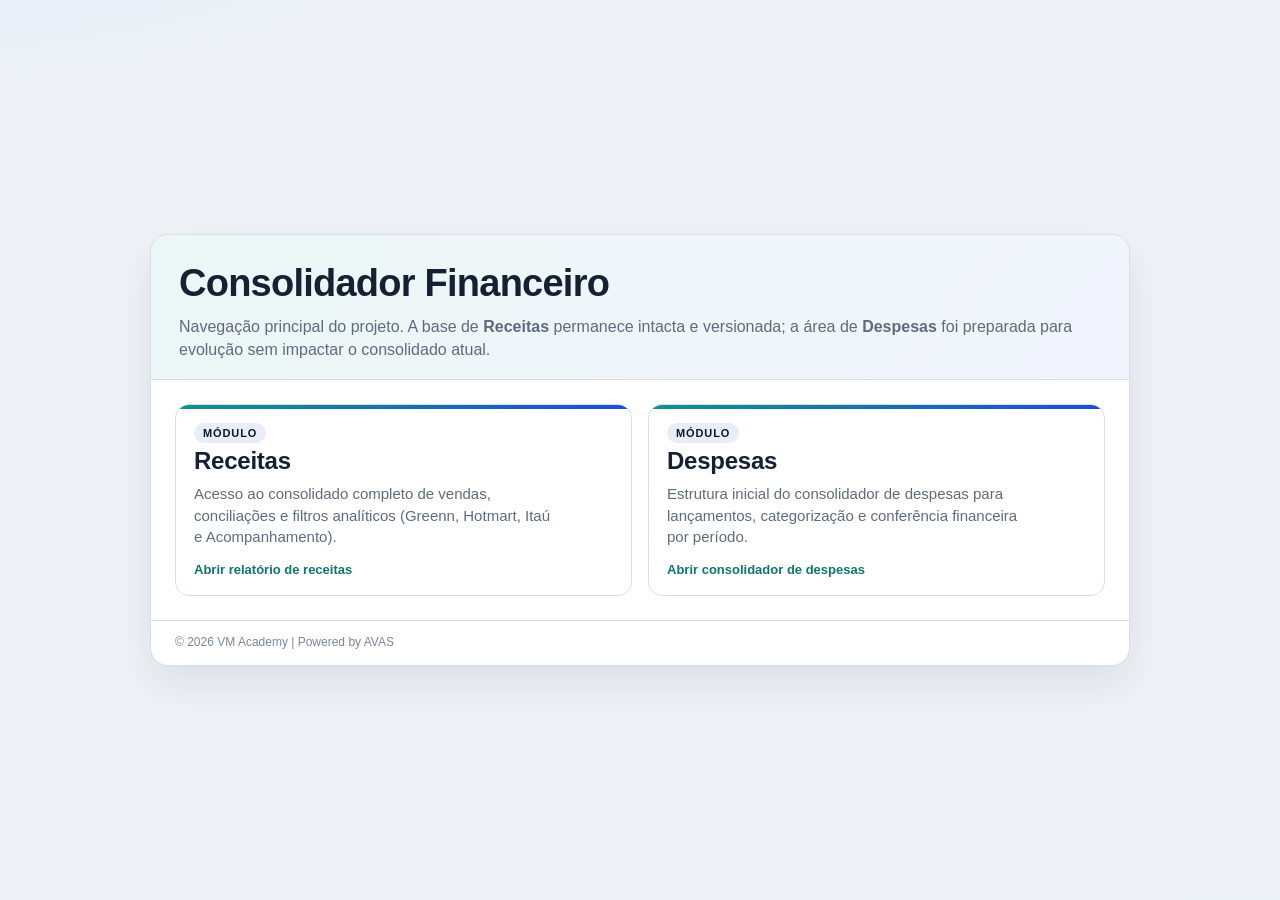
==== commit 0fdf8391: "Cria pagina inicial com botoes Receitas e Despesas" ====
--- a/netlify_drop_relatorio_jan_fev_2026/index.html
+++ b/netlify_drop_relatorio_jan_fev_2026/index.html
@@ -1,1971 +1,163 @@
-<!doctype html>
-<html lang='pt-BR'>
+<!DOCTYPE html>
+<html lang="pt-BR">
 <head>
-<meta charset='utf-8'>
-<meta name='viewport' content='width=device-width, initial-scale=1'>
-<title>Vendas Jan-Mar 2026 - Consolidado</title>
-<style>
-:root { --bg:#f4f7fb; --card:#fff; --ink:#1f2937; --muted:#6b7280; --line:#e5e7eb; --paid:#166534; --paid-bg:#dcfce7; --complete:#0f766e; --complete-bg:#ccfbf1; --danger:#991b1b; --danger-bg:#fee2e2; --manual:#7c3aed; --manual-bg:#ede9fe; }
-* { box-sizing:border-box; }
-body { margin:0; font-family:-apple-system,BlinkMacSystemFont,'Segoe UI',Helvetica,Arial,sans-serif; color:var(--ink); background:linear-gradient(180deg,#eef7f6 0%,var(--bg) 40%); line-height:1.35; }
-.wrap { max-width:1680px; margin:0 auto; padding:18px; }
-.hero,.panel { background:var(--card); border:1px solid var(--line); border-radius:14px; box-shadow:0 6px 18px rgba(16,24,40,.05); }
-.hero { padding:16px; margin-bottom:12px; }
-h1 { margin:0 0 4px; font-size:23px; line-height:1.2; }
-.hero-title { display:flex; align-items:center; gap:10px; }
-.brand-mark { width:34px; height:34px; flex:0 0 34px; display:inline-flex; align-items:center; justify-content:center; border-radius:999px; background:transparent; border:0; box-shadow:none; }
-.brand-mark svg { width:30px; height:30px; display:block; }
-.sub { margin:0; color:var(--muted); }
-.cards { display:grid; grid-template-columns:repeat(4,minmax(180px,1fr)); gap:10px; margin:12px 0 0; align-items:start; }
-.card { background:var(--card); border:1px solid var(--line); border-radius:12px; padding:10px 12px; align-self:start; min-height:92px; }
-.card-legends { grid-column:1 / -1; min-height:auto; }
-.card-legends .legend-tools { display:flex; align-items:flex-end; gap:8px; flex-wrap:wrap; }
-.card-legends .legend-tools > label { min-width:auto; }
-.card-legends .legend-tools input[type='search'] { min-width:260px; }
-.card-legends .legend-tools select[multiple] { min-width:320px; min-height:80px; }
-.card-legends .legend-box { margin-top:8px; }
-.k { margin:0; font-size:10px; color:var(--muted); text-transform:uppercase; letter-spacing:.07em; }
-.v { margin:4px 0 0; font-size:17px; font-weight:700; line-height:1.15; }
-.v.small { font-size:15px; }
-.panel { overflow:hidden; margin-bottom:12px; }
-.toolbar { display:flex; gap:8px; align-items:center; justify-content:space-between; padding:10px 12px; border-bottom:1px solid var(--line); flex-wrap:wrap; }
-.panel h2 { margin:0; font-size:15px; line-height:1.2; }
-.toolbar-actions { display:flex; gap:8px; align-items:center; flex-wrap:wrap; }
-.toolbar input { padding:8px 10px; border-radius:9px; border:1px solid #cbd5e1; min-width:240px; font-size:12px; }
-.toggle-btn { padding:8px 10px; border-radius:9px; border:1px solid #0f766e; background:#0f766e; cursor:pointer; color:#fff; font-weight:700; white-space:nowrap; box-shadow:0 2px 8px rgba(15,118,110,.15); font-size:12px; }
-.toggle-btn:hover { background:#0b5f59; border-color:#0b5f59; }
-.toggle-btn:focus-visible { outline:2px solid #99f6e4; outline-offset:2px; }
-.cols-wrap { position:relative; }
-.cols-btn { padding:8px 10px; border-radius:9px; border:1px solid #cbd5e1; background:#fff; cursor:pointer; color:#334155; font-weight:600; white-space:nowrap; font-size:12px; }
-.cols-btn:hover { background:#f8fafc; }
-.cols-menu { position:absolute; right:0; top:calc(100% + 6px); width:min(360px, 80vw); max-height:320px; overflow:auto; background:#fff; border:1px solid #e2e8f0; border-radius:12px; box-shadow:0 12px 30px rgba(15,23,42,.14); padding:8px; display:none; z-index:30; }
-.cols-menu.open { display:block; }
-.cols-menu-head { display:flex; justify-content:space-between; gap:8px; align-items:center; padding:4px 4px 8px; border-bottom:1px solid #eef2f7; margin-bottom:6px; position:sticky; top:-8px; background:#fff; }
-.cols-menu-head strong { font-size:11px; color:#475569; text-transform:uppercase; letter-spacing:.05em; }
-.cols-menu-actions { display:flex; gap:6px; }
-.cols-menu-actions button { border:1px solid #cbd5e1; background:#fff; color:#334155; border-radius:8px; padding:4px 6px; font-size:11px; cursor:pointer; }
-.cols-menu-item { display:flex; align-items:flex-start; gap:8px; padding:5px 4px; border-radius:8px; }
-.cols-menu-item:hover { background:#f8fafc; }
-.cols-menu-item input { margin-top:2px; }
-.cols-menu-item span { font-size:12px; color:#334155; line-height:1.25; }
-.meta { color:var(--muted); font-size:11px; line-height:1.35; }
-.table-wrap { overflow:auto; max-height:66vh; }
-table { width:100%; border-collapse:collapse; }
-.greenn-table { min-width:1900px; }
-.hot-table { min-width:1550px; }
-.case-table { min-width:2400px; }
-.case-table { table-layout:fixed; }
-#tblCasos th, #tblCasos td { font-size:11px; line-height:1.25; }
-#tblCasos th { background:#f3f6fb; }
-#tblCasos tbody tr:nth-child(even) td { background:#fcfdff; }
-#tblCasos tbody tr:hover td { background:#f4fbff; }
-#tblCasos td { word-break:break-word; }
-#tblCasos th:nth-child(1), #tblCasos td:nth-child(1) { width:72px; min-width:72px; }
-#tblCasos th:nth-child(2), #tblCasos td:nth-child(2) { width:84px; min-width:84px; text-align:center; }
-#tblCasos th:nth-child(3), #tblCasos td:nth-child(3) { width:220px; min-width:220px; }
-#tblCasos th:nth-child(4), #tblCasos td:nth-child(4) { width:220px; min-width:220px; }
-#tblCasos th:nth-child(5), #tblCasos td:nth-child(5) { width:170px; min-width:170px; }
-#tblCasos th:nth-child(6), #tblCasos td:nth-child(6),
-#tblCasos th:nth-child(7), #tblCasos td:nth-child(7),
-#tblCasos th:nth-child(8), #tblCasos td:nth-child(8),
-#tblCasos th:nth-child(9), #tblCasos td:nth-child(9),
-#tblCasos th:nth-child(10), #tblCasos td:nth-child(10) { width:220px; min-width:220px; }
-#tblCasos th:nth-child(11), #tblCasos td:nth-child(11) { width:190px; min-width:190px; }
-#tblCasos th:nth-child(12), #tblCasos td:nth-child(12) { width:90px; min-width:90px; }
-#tblCasos th:nth-child(13), #tblCasos td:nth-child(13) { width:120px; min-width:120px; }
-#tblCasos th:nth-child(14), #tblCasos td:nth-child(14) { width:170px; min-width:170px; }
-#tblCasos th:nth-child(15), #tblCasos td:nth-child(15) { width:340px; min-width:340px; }
-#tblCasos th:nth-child(-n+3), #tblCasos td:nth-child(-n+3) { position:sticky; z-index:2; }
-#tblCasos th:nth-child(1), #tblCasos td:nth-child(1) { left:0; }
-#tblCasos th:nth-child(2), #tblCasos td:nth-child(2) { left:72px; }
-#tblCasos th:nth-child(3), #tblCasos td:nth-child(3) { left:156px; }
-#tblCasos thead th:nth-child(1) { z-index:7; background:#f3f6fb; }
-#tblCasos thead th:nth-child(2) { z-index:6; background:#f3f6fb; }
-#tblCasos thead th:nth-child(3) { z-index:5; background:#f3f6fb; }
-#tblCasos tbody td:nth-child(1) { z-index:4; }
-#tblCasos tbody td:nth-child(2) { z-index:3; }
-#tblCasos tbody td:nth-child(3) { z-index:2; }
-#tblCasos tbody td:nth-child(-n+3) { box-shadow:1px 0 0 #e5e7eb; background-clip:padding-box; background:#fff; }
-#tblCasos tbody tr:nth-child(even) td:nth-child(-n+3) { background:#fcfdff; }
-#tblCasos tbody tr:hover td:nth-child(-n+3) { background:#f4fbff; }
-#tblCasos tbody td { vertical-align:middle; }
-#tblCasos td .case-name,
-#tblCasos td .case-contact,
-#tblCasos td .case-match-basis { display:-webkit-box; -webkit-line-clamp:3; -webkit-box-orient:vertical; overflow:hidden; }
-#tblCasos td .case-contact { line-height:1.2; }
-.case-name { font-weight:600; color:#1f2937; }
-.case-contact { display:flex; flex-direction:column; gap:2px; }
-.case-contact .mail { color:#334155; }
-.case-contact .phone { color:#64748b; font-variant-numeric:tabular-nums; }
-.case-journey { display:flex; flex-wrap:wrap; gap:4px; align-items:center; }
-.case-step { display:inline-flex; align-items:center; padding:2px 7px; border-radius:999px; font-size:10px; font-weight:600; border:1px solid #dbe3ee; background:#fff; color:#334155; }
-.case-step.s-greenn { background:#ecfeff; border-color:#a5f3fc; color:#0f766e; }
-.case-step.s-hotmart { background:#fff7ed; border-color:#fed7aa; color:#c2410c; }
-.case-step.s-itau { background:#eff6ff; border-color:#bfdbfe; color:#1d4ed8; }
-.case-step.s-other { background:#f8fafc; border-color:#e2e8f0; color:#475569; }
-.case-arrow { color:#94a3b8; font-size:10px; }
-.case-events { display:flex; flex-direction:column; gap:5px; }
-.case-event-card { border:1px solid #e5e7eb; background:#fff; border-radius:8px; padding:5px 6px; }
-.case-event-card .eid { font-weight:700; color:#0f172a; font-size:10px; }
-.case-event-card .eline { color:#475569; font-size:10px; margin-top:1px; }
-.case-event-card .eval { color:#0f766e; font-weight:700; font-size:10px; margin-top:2px; }
-.case-event-more { color:#64748b; font-size:10px; font-style:italic; padding-left:2px; }
-.case-events-extra { display:none; }
-.case-events.expanded .case-events-extra { display:flex; flex-direction:column; gap:5px; }
-.case-events .case-events-btn { align-self:flex-start; margin-top:1px; }
-.case-obs { color:#334155; }
-.case-obs .obs-text { display:-webkit-box; -webkit-line-clamp:2; -webkit-box-orient:vertical; overflow:hidden; }
-.case-obs.expanded .obs-text { display:block; overflow:visible; }
-.case-obs .obs-btn { margin-top:4px; padding:2px 6px; border:1px solid #cbd5e1; background:#fff; border-radius:8px; color:#334155; font-size:10px; cursor:pointer; }
-.case-obs .obs-btn:hover { background:#f8fafc; }
-.case-match-basis { color:#64748b; font-size:10px; line-height:1.25; }
-.cell-clamp { display:flex; flex-direction:column; justify-content:center; min-height:44px; gap:4px; }
-.cell-clamp-content { display:-webkit-box; -webkit-line-clamp:3; -webkit-box-orient:vertical; overflow:hidden; line-height:1.2; }
-.cell-clamp.expanded .cell-clamp-content { display:block; overflow:visible; }
-.cell-clamp .cell-toggle { align-self:flex-start; margin:0; padding:2px 6px; border:1px solid #cbd5e1; background:#fff; border-radius:8px; color:#334155; font-size:10px; cursor:pointer; }
-.cell-clamp .cell-toggle:hover { background:#f8fafc; }
-.cell-clamp-cell.expanded-cell { background:#f8fbff !important; }
-tbody tr.row-expanded td { background:#f8fbff; }
-tbody td { vertical-align:middle; }
-tbody tr { min-height:72px; }
-th,td { padding:7px 9px; border-bottom:1px solid var(--line); font-size:12px; }
-body.compact tbody tr { min-height:56px; }
-body.compact th, body.compact td { padding:5px 7px; font-size:11px; }
-body.compact .status { font-size:10px; padding:1px 5px; }
-body.compact .tag { font-size:9px; padding:1px 5px; }
-body.compact .cell-clamp { min-height:34px; gap:3px; }
-body.compact .cell-clamp .cell-toggle,
-body.compact .obs-btn { font-size:9px; padding:1px 5px; }
-th { position:sticky; top:0; background:#f8fafc; text-align:left; font-size:10px; text-transform:uppercase; letter-spacing:.05em; color:#334155; z-index:1; }
-th.sortable { cursor:pointer; user-select:none; }
-th.sortable::after { content:' ⇅'; color:#94a3b8; font-weight:400; }
-th.sortable[data-sort='asc']::after { content:' ↑'; color:#0f766e; }
-th.sortable[data-sort='desc']::after { content:' ↓'; color:#0f766e; }
-.th-std, .td-std { background-clip:padding-box; }
-.th-std-id, .td-std-id { min-width:72px; width:72px; }
-.th-std-asds, .td-std-asds { min-width:58px; width:58px; }
-.th-std-ref, .td-std-ref { min-width:110px; width:110px; }
-.th-std-nome, .td-std-nome { min-width:220px; width:220px; }
-.th-std-email, .td-std-email { min-width:220px; width:220px; }
-.th-std-telefone, .td-std-telefone { min-width:150px; width:150px; }
-.th-std-produto, .td-std-produto { min-width:220px; width:220px; }
-.th-std-data, .td-std-data { min-width:130px; width:130px; }
-.th-std-valor, .td-std-valor { min-width:120px; width:120px; }
-.th-std-status, .td-std-status { min-width:120px; width:120px; }
-.th-std-contrato, .td-std-contrato { min-width:110px; width:110px; }
-.th-std-nfse, .td-std-nfse { min-width:90px; width:90px; }
-.th-std { background:#f1f5f9; border-bottom-color:#dbe3ee; }
-.td-std { background:#fbfdff; }
-.td-std-valor { text-align:right; white-space:nowrap; font-variant-numeric:tabular-nums; }
-td.num { text-align:right; white-space:nowrap; font-variant-numeric:tabular-nums; }
-.status { padding:2px 6px; border-radius:999px; font-size:11px; font-weight:600; display:inline-block; white-space:nowrap; }
-.st-paid { color:var(--paid); background:var(--paid-bg); }
-.st-complete { color:var(--complete); background:var(--complete-bg); }
-.st-info { color:#1d4ed8; background:#dbeafe; }
-.st-yes { color:#166534; background:#dcfce7; }
-.st-no { color:#991b1b; background:#fee2e2; }
-.st-na { color:#854d0e; background:#fef9c3; }
-.tag { display:inline-block; margin-left:4px; padding:1px 6px; border-radius:999px; font-size:10px; font-weight:600; vertical-align:middle; }
-.tag-manual { color:var(--manual); background:var(--manual-bg); }
-.tag-as { color:#854d0e; background:#fef08a; }
-.tag-ds { color:#1d4ed8; background:#dbeafe; }
-.tag-link { color:#475569; background:#eef2f7; border:1px solid #dbe3ef; }
-.tag-fran { color:#065f46; background:#ecfdf5; border:1px solid #a7f3d0; }
-.tag-renata { color:#9a3412; background:#fff7ed; border:1px solid #fdba74; }
-.info-dot { display:inline-flex; align-items:center; justify-content:center; width:14px; height:14px; margin-left:6px; border-radius:999px; border:1px solid #cbd5e1; background:#f8fafc; color:#475569; font-size:10px; font-weight:700; line-height:1; cursor:help; vertical-align:middle; }
-.cop-info-dot { width:12px; height:12px; margin-left:5px; font-size:9px; border-color:#d1d5db; color:#64748b; background:#ffffff; }
-.legend-mini { margin-top:6px; font-size:11px; color:var(--muted); }
-.legend-box { display:flex; flex-wrap:wrap; gap:5px; margin-top:6px; }
-.legend-item { display:inline-flex; align-items:center; gap:5px; font-size:10px; color:var(--muted); }
-.commission-box { margin-top:8px; border-top:1px dashed #dbe3ee; padding-top:8px; display:flex; flex-wrap:wrap; gap:6px; align-items:center; }
-.commission-box .legend-item { border:1px solid #e2e8f0; background:#f8fafc; border-radius:10px; padding:4px 8px; }
-.commission-box .legend-item strong { color:#0f172a; }
-.commission-box .comm-btn { border:1px solid #cbd5e1; background:#fff; border-radius:10px; padding:6px 10px; cursor:pointer; display:inline-flex; align-items:flex-start; gap:6px; text-align:left; }
-.commission-box .comm-btn:hover { background:#f8fafc; }
-.commission-box .comm-btn.active { box-shadow:0 0 0 2px rgba(15,118,110,.10); }
-.commission-box .comm-btn.active.fran { border-color:#34d399; background:#ecfdf5; }
-.commission-box .comm-btn.active.renata { border-color:#fb923c; background:#fff7ed; }
-.commission-box .comm-btn .stack { display:flex; flex-direction:column; gap:1px; }
-.commission-box .comm-btn .t1 { font-size:11px; font-weight:700; color:#0f172a; line-height:1.1; }
-.commission-box .comm-btn .t2, .commission-box .comm-btn .t3 { font-size:10px; color:#64748b; line-height:1.1; }
-.legend-tools { display:flex; align-items:center; gap:8px; flex-wrap:wrap; margin-top:6px; }
-.legend-tools label { font-size:10px; color:var(--muted); font-weight:600; }
-.legend-tools input { padding:6px 8px; border-radius:9px; border:1px solid #cbd5e1; min-width:190px; font-size:12px; }
-.legend-tools select { padding:6px 8px; border-radius:9px; border:1px solid #cbd5e1; background:#fff; font-size:12px; }
-.legend-tools select[multiple] { min-width:220px; min-height:72px; }
-.legend-tools .multi-actions { display:flex; gap:6px; align-items:center; }
-.legend-tools .mini-btn { padding:5px 8px; border-radius:8px; border:1px solid #cbd5e1; background:#fff; color:#334155; font-size:11px; cursor:pointer; }
-.legend-tools .mini-btn:hover { background:#f8fafc; }
-.legend-tools .chk { display:inline-flex; align-items:center; gap:6px; }
-.legend-tools .chk input { min-width:auto; width:14px; height:14px; padding:0; }
-.legend-tools .btn-group { display:flex; gap:6px; align-items:center; flex-wrap:wrap; }
-.legend-tools .filter-btn { padding:6px 10px; border-radius:9px; border:1px solid #cbd5e1; background:#fff; color:#334155; font-size:11px; font-weight:600; cursor:pointer; }
-.legend-tools .filter-btn:hover { background:#f8fafc; }
-.legend-tools .filter-btn.active { border-color:#0f766e; background:#ecfdf5; color:#065f46; }
-.legend-tools .filter-btn.active.as-btn { border-color:#d97706; background:#fffbeb; color:#92400e; }
-.legend-tools .filter-btn.active.ds-btn { border-color:#2563eb; background:#eff6ff; color:#1d4ed8; }
-.legend-tools.v2 { display:block; margin-top:8px; }
-.legend-grid { display:grid; grid-template-columns: 2.2fr 1.2fr 1.3fr 1.1fr; gap:10px; align-items:start; }
-.legend-group { border:1px solid #e2e8f0; background:#f8fafc; border-radius:12px; padding:8px; }
-.legend-group h4 { margin:0 0 7px; font-size:10px; text-transform:uppercase; letter-spacing:.08em; color:#64748b; }
-.legend-group .row { display:flex; gap:8px; align-items:flex-end; flex-wrap:wrap; }
-.legend-group .row + .row { margin-top:7px; }
-.legend-field { display:flex; flex-direction:column; gap:4px; min-width:120px; }
-.legend-field.grow { flex:1 1 240px; }
-.legend-field.small { min-width:90px; }
-.legend-field label { font-size:10px; color:var(--muted); font-weight:600; }
-.legend-group input, .legend-group select { width:100%; min-width:0; }
-.legend-inline { display:flex; gap:6px; align-items:center; flex-wrap:wrap; }
-.legend-inline-label { font-size:10px; color:var(--muted); font-weight:600; margin-right:2px; }
-.products-panel { border:1px solid #dbe3ee; border-radius:10px; background:#fff; }
-.products-panel > summary { list-style:none; cursor:pointer; padding:7px 10px; font-size:12px; font-weight:600; color:#334155; display:flex; align-items:center; justify-content:space-between; }
-.products-panel > summary::-webkit-details-marker { display:none; }
-.products-panel > summary::after { content:'▾'; color:#64748b; }
-.products-panel:not([open]) > summary::after { content:'▸'; }
-.products-panel-body { border-top:1px solid #e2e8f0; padding:8px; display:flex; flex-direction:column; gap:8px; }
-.products-panel-body select[multiple] { min-width:0; width:100%; min-height:84px; }
-.legend-group .multi-actions { justify-content:flex-end; }
-.legend-group.actions { display:flex; flex-direction:column; justify-content:space-between; }
-.legend-group.actions .btn-stack { display:flex; flex-direction:column; gap:8px; }
-.legend-group.actions .mini-btn { width:100%; justify-content:center; }
-.legend-group .toggle-row { display:flex; gap:6px; flex-wrap:wrap; align-items:center; }
-.legend-group .toggle-row .filter-btn, .legend-group .toggle-row .mini-btn { white-space:nowrap; }
-.legend-group .chk-inline { display:inline-flex; align-items:center; gap:6px; font-size:11px; color:#475569; }
-.legend-group .chk-inline input { width:14px; height:14px; min-width:auto; }
-@media (max-width:1300px) {
-  .legend-grid { grid-template-columns: 1.8fr 1.2fr 1.2fr; }
-  .legend-group.actions { grid-column: 1 / -1; }
-  .legend-group.actions .btn-stack { flex-direction:row; flex-wrap:wrap; }
-  .legend-group.actions .mini-btn { width:auto; }
-}
-@media (max-width:900px) {
-  .legend-grid { grid-template-columns: 1fr; }
-}
-.asds-zone { margin-top:10px; border-top:1px dashed #dbe3ee; padding-top:10px; }
-.asds-zone-head { display:flex; justify-content:space-between; gap:8px; align-items:flex-start; flex-wrap:wrap; margin-bottom:8px; }
-.asds-zone-head h3 { margin:0; font-size:13px; line-height:1.2; }
-.asds-zone-head .meta { margin:0; }
-.asds-grid { display:grid; grid-template-columns:repeat(4,minmax(220px,1fr)); gap:10px; }
-.asds-card { border:1px solid #e2e8f0; border-radius:12px; background:linear-gradient(180deg,#ffffff 0%, #fbfdff 100%); padding:10px; min-height:120px; }
-.asds-card h4 { margin:0 0 6px; font-size:11px; text-transform:uppercase; letter-spacing:.06em; color:#64748b; }
-.asds-kpi { display:flex; gap:8px; align-items:flex-end; margin-bottom:6px; flex-wrap:wrap; }
-.asds-kpi .big { font-size:19px; font-weight:700; line-height:1; color:#0f172a; }
-.asds-kpi .subv { font-size:12px; color:#64748b; }
-.asds-split { display:grid; grid-template-columns:repeat(3,minmax(0,1fr)); gap:6px; margin-top:6px; }
-.asds-chip { border:1px solid #e2e8f0; border-radius:10px; background:#fff; padding:6px; }
-.asds-chip .lbl { font-size:10px; color:#64748b; text-transform:uppercase; letter-spacing:.05em; }
-.asds-chip .val { font-size:12px; font-weight:700; color:#0f172a; margin-top:2px; }
-.asds-chip.as { background:#fffbeb; border-color:#fde68a; }
-.asds-chip.ds { background:#eff6ff; border-color:#bfdbfe; }
-.asds-chip.na { background:#f8fafc; border-color:#e2e8f0; }
-.asds-list { display:flex; flex-direction:column; gap:5px; margin-top:6px; }
-.asds-row { display:grid; grid-template-columns:minmax(0,1fr) auto; gap:8px; align-items:start; font-size:11px; }
-.asds-row .name { color:#334155; }
-.asds-row .amt { color:#0f172a; font-weight:700; white-space:nowrap; }
-.asds-row .muted { color:#64748b; font-weight:400; }
-.asds-bar { position:relative; height:6px; border-radius:999px; background:#eef2f7; overflow:hidden; margin-top:5px; }
-.asds-bar > span { position:absolute; left:0; top:0; bottom:0; background:linear-gradient(90deg,#60a5fa,#2563eb); }
-.asds-note { margin-top:8px; font-size:10px; color:#64748b; line-height:1.35; }
-@media (max-width:1100px) {
-  .asds-grid { grid-template-columns:repeat(2,minmax(220px,1fr)); }
-}
-@media (max-width:720px) {
-  .asds-grid { grid-template-columns:1fr; }
-}
-.legend-dot { width:10px; height:10px; border-radius:999px; display:inline-block; border:1px solid #d1d5db; }
-.dot-alert { background:#fee2e2; border-color:#fecaca; }
-.dot-manual { background:#ede9fe; border-color:#ddd6fe; }
-tr.row-alert td { background:#fff5f5; }
-tr.row-alert td.cop { color:var(--danger); font-weight:700; }
-.row-balance td { font-weight:700; background:#fafafa; }
-.row-section td { font-weight:700; background:#f5f5f5; }
-.val-pos { color:#047857; font-weight:700; }
-.note { padding:8px 12px; color:var(--muted); font-size:11px; border-top:1px solid var(--line); background:#fafafa; line-height:1.35; }
-.greenn-table td a { color:#1d4ed8; text-decoration:none; }
-.greenn-table td a:hover { text-decoration:underline; }
-@media (max-width:1100px) {
-  .cards { grid-template-columns:repeat(2,minmax(160px,1fr)); }
-  .toolbar input { min-width:200px; }
-}
-@media (max-width:720px) {
-  .wrap { padding:12px; }
-  h1 { font-size:20px; }
-  .hero-title { gap:8px; }
-  .brand-mark { width:28px; height:28px; flex-basis:28px; }
-  .brand-mark svg { width:24px; height:24px; }
-  .cards { grid-template-columns:1fr; }
-  .toolbar { padding:10px; }
-  .toolbar input, .legend-tools input { min-width:100%; width:100%; }
-  .legend-tools { align-items:stretch; }
-}
-.page-footer { margin-top:18px; padding:8px 4px 2px; text-align:center; color:#94a3b8; font-size:10px; font-weight:300; letter-spacing:.03em; }
-</style>
+  <meta charset="UTF-8" />
+  <meta name="viewport" content="width=device-width, initial-scale=1" />
+  <title>Consolidador Financeiro | VM Academy</title>
+  <style>
+    :root {
+      --bg: #eef2f6;
+      --panel: #ffffff;
+      --text: #162033;
+      --muted: #5f6b7d;
+      --border: #d7deea;
+      --accent: #0d9488;
+      --accent-2: #1d4ed8;
+      --shadow: 0 18px 40px rgba(15, 23, 42, 0.08);
+    }
+    * { box-sizing: border-box; }
+    body {
+      margin: 0;
+      font-family: "Segoe UI", "SF Pro Text", "Helvetica Neue", Arial, sans-serif;
+      color: var(--text);
+      background:
+        radial-gradient(1100px 500px at -5% -20%, #dbe8f7 0%, transparent 55%),
+        radial-gradient(900px 400px at 105% 120%, #d7f3ef 0%, transparent 50%),
+        var(--bg);
+      min-height: 100vh;
+      display: grid;
+      place-items: center;
+      padding: 24px;
+    }
+    .shell {
+      width: min(980px, 100%);
+      background: var(--panel);
+      border: 1px solid var(--border);
+      border-radius: 18px;
+      box-shadow: var(--shadow);
+      overflow: hidden;
+    }
+    .hero {
+      padding: 28px 28px 18px;
+      border-bottom: 1px solid var(--border);
+      background: linear-gradient(130deg, rgba(13, 148, 136, 0.08), rgba(29, 78, 216, 0.06));
+    }
+    .title {
+      margin: 0;
+      font-size: clamp(26px, 4vw, 38px);
+      line-height: 1.1;
+      letter-spacing: -0.02em;
+    }
+    .sub {
+      margin: 10px 0 0;
+      color: var(--muted);
+      font-size: 16px;
+      line-height: 1.45;
+    }
+    .grid {
+      display: grid;
+      grid-template-columns: repeat(2, minmax(240px, 1fr));
+      gap: 16px;
+      padding: 24px;
+    }
+    .card {
+      text-decoration: none;
+      display: block;
+      border: 1px solid var(--border);
+      border-radius: 14px;
+      background: #fff;
+      padding: 18px;
+      transition: transform .16s ease, box-shadow .16s ease, border-color .16s ease;
+      min-height: 168px;
+      position: relative;
+      overflow: hidden;
+    }
+    .card:hover {
+      transform: translateY(-2px);
+      box-shadow: 0 12px 22px rgba(15, 23, 42, 0.10);
+      border-color: #b8c5dc;
+    }
+    .card::before {
+      content: "";
+      position: absolute;
+      inset: 0 0 auto 0;
+      height: 4px;
+      background: linear-gradient(90deg, var(--accent), var(--accent-2));
+    }
+    .card h2 {
+      margin: 4px 0 8px;
+      font-size: 24px;
+      color: var(--text);
+      letter-spacing: -0.01em;
+    }
+    .tag {
+      display: inline-block;
+      font-size: 11px;
+      font-weight: 700;
+      letter-spacing: .08em;
+      text-transform: uppercase;
+      color: #0f172a;
+      background: #e8edf8;
+      border-radius: 999px;
+      padding: 4px 9px;
+    }
+    .card p {
+      margin: 0;
+      color: var(--muted);
+      font-size: 15px;
+      line-height: 1.45;
+      max-width: 44ch;
+    }
+    .status {
+      margin-top: 14px;
+      font-size: 13px;
+      color: #0f766e;
+      font-weight: 600;
+    }
+    .disabled {
+      opacity: .68;
+      cursor: default;
+      pointer-events: none;
+      background: #f8fafc;
+    }
+    .footer {
+      border-top: 1px solid var(--border);
+      padding: 14px 24px 16px;
+      font-size: 12px;
+      color: #7b879a;
+    }
+    @media (max-width: 760px) {
+      .grid { grid-template-columns: 1fr; }
+      .hero { padding: 24px 18px 14px; }
+      .grid { padding: 16px; }
+      .footer { padding: 12px 16px 14px; }
+    }
+  </style>
 </head>
 <body>
-<div class='wrap'>
-  <section class='hero'>
-    <div class='hero-title'>
-      <span class='brand-mark' aria-hidden='true' title='ENA'>
-        <svg viewBox='0 0 100 100' xmlns='http://www.w3.org/2000/svg' role='img' aria-label='Logomarca ENA'>
-          <defs>
-            <linearGradient id='enaBg' x1='0%' y1='0%' x2='100%' y2='100%'>
-              <stop offset='0%' stop-color='#1b1b1f'/>
-              <stop offset='100%' stop-color='#232327'/>
-            </linearGradient>
-          </defs>
-          <circle cx='50' cy='50' r='47' fill='url(#enaBg)' stroke='#16161a' stroke-width='3'/>
-          <circle cx='50' cy='50' r='44' fill='none' stroke='#2a2a2f' stroke-width='1.5'/>
-          <text x='50' y='64' text-anchor='middle' font-family='Arial, Helvetica, sans-serif' font-size='42' font-weight='700' fill='#f8fafc' letter-spacing='-1'>ea</text>
-        </svg>
-      </span>
-      <h1>Dashboard de Vendas - Jan/Mar 2026</h1>
-    </div>
-    <p class='sub'>Visão consolidada com <strong>Vendas Greenn</strong> filtradas por <strong>Dt. Pagamento em jan a mar/2026</strong> (inclui parcelas criadas antes) e <strong>Vendas Hotmart</strong> da base enviada (jan a mar/2026 até 10/03/2026).</p>
-    <div class='cards'>
-      <article class='card'><p class='k'>Vendas Totais (Qtd)</p><p class='v'>174</p></article>
-      <article class='card'><p class='k'>Faturamento Bruto Total</p><p class='v'>R$ 214.290,73</p></article>
-      <article class='card'><p class='k'>Faturamento Líquido Total</p><p class='v'>R$ 123.572,47</p></article>
-      <article class='card'><p class='k'>Ticket Médio Total</p><p class='v'>R$ 1.231,56</p></article>
-      <article class='card'><p class='k'>Vendas Greenn (Qtd)</p><p class='v small'>114</p><p class='meta'>Bruto R$ 30.596,27 | Líquido R$ 18.955,58</p></article>
-      <article class='card'><p class='k'>Vendas Hotmart (Qtd)</p><p class='v small'>60</p><p class='meta'>Bruto R$ 183.694,46 | Líquido R$ 104.616,89</p></article>
-      <article class='card'><p class='k'>Margem Líquida Consolidada</p><p class='v small'>57.7%</p><p class='meta'>Líquido / Bruto</p></article>
-      <article class='card'><p class='k'>Complementos Manuais (Greenn)</p><p class='v small'>1</p><p class='meta'>Linhas adicionadas por print</p></article>
-      <article class='card'><p class='k'>Itaú Extrato (até 24/02)</p><p class='v small'>13 lançamentos</p><p class='meta'>7 créditos de boletos | saldo período R$ 4.270,34</p></article>
-      <article class='card'><p class='k'>Boletos Itaú</p><p class='v small'>38 títulos</p><p class='meta'>10 pagos | 27 a vencer | 1 vencido</p></article>
-      <article class='card'><p class='k'>Acomp. Comercial</p><p class='v small'>16 linhas</p><p class='meta'>Conciliação Greenn/Itaú (jan-mar)</p></article>
-      <article class='card card-legends'>
-        <p class='k'>Legendas Gerais</p>
-        <p class='meta'>AS/DS - Antes da Skala / Depois da Skala</p>
-        <div class='legend-tools v2'>
-          <div class='legend-grid'>
-            <div class='legend-group'>
-              <h4>Busca</h4>
-              <div class='row'>
-                <div class='legend-field grow'>
-                  <label for='qGlobal'>Busca Geral</label>
-                  <input id='qGlobal' type='search' placeholder='Buscar em todas as tabelas...'>
-                </div>
-                <div class='legend-field'>
-                  <label for='fltOrigem'>Origem</label>
-                  <select id='fltOrigem'>
-                    <option value='all'>Todas</option>
-                    <option value='greenn'>Vendas Greenn</option>
-                    <option value='hotmart'>Vendas Hotmart</option>
-                    <option value='itau'>Extrato Itaú</option>
-                    <option value='acomp'>Acomp. Comercial</option>
-                    <option value='casos'>Casos / Jornada</option>
-                  </select>
-                </div>
-              </div>
-              <div class='row'>
-                <div class='legend-field grow'>
-                  <label>Produtos</label>
-                  <details class='products-panel'>
-                    <summary>Selecionar produtos</summary>
-                    <div class='products-panel-body'>
-                      <select id='fltProduto' multiple title='Selecione um ou mais produtos'></select>
-                      <div class='multi-actions'>
-                        <button id='btnProdAll' type='button' class='mini-btn'>Marcar todos</button>
-                        <button id='btnProdNone' type='button' class='mini-btn'>Limpar</button>
-                      </div>
-                    </div>
-                  </details>
-                </div>
-              </div>
-            </div>
+  <main class="shell">
+    <header class="hero">
+      <h1 class="title">Consolidador Financeiro</h1>
+      <p class="sub">Navegação principal do projeto. A base de <strong>Receitas</strong> permanece intacta e versionada; a área de <strong>Despesas</strong> foi preparada para evolução sem impactar o consolidado atual.</p>
+    </header>
 
-            <div class='legend-group'>
-              <h4>Período e Atribuição</h4>
-              <div class='row'>
-                <div class='legend-field'>
-                  <label for='dtStart'>Início</label>
-                  <input id='dtStart' type='date'>
-                </div>
-                <div class='legend-field'>
-                  <label for='dtEnd'>Fim</label>
-                  <input id='dtEnd' type='date'>
-                </div>
-              </div>
-              <div class='row'>
-                <span class='legend-inline-label'>AS/DS</span>
-                <div class='toggle-row'>
-                  <button id='btnFltAS' type='button' class='filter-btn as-btn'>AS</button>
-                  <button id='btnFltDS' type='button' class='filter-btn ds-btn'>DS</button>
-                </div>
-              </div>
-            </div>
+    <section class="grid">
+      <a class="card" href="receitas.html">
+        <span class="tag">Módulo</span>
+        <h2>Receitas</h2>
+        <p>Acesso ao consolidado completo de vendas, conciliações e filtros analíticos (Greenn, Hotmart, Itaú e Acompanhamento).</p>
+        <div class="status">Abrir relatório de receitas</div>
+      </a>
 
-            <div class='legend-group'>
-              <h4>Filtros</h4>
-              <div class='row'>
-                <div class='legend-field small'>
-                  <label for='fltStatus'>Status</label>
-                  <select id='fltStatus'>
-                    <option value='all'>Todos</option>
-                    <option value='paid'>paid</option>
-                    <option value='completo'>Completo</option>
-                    <option value='sim'>Sim</option>
-                    <option value='não'>Não</option>
-                    <option value='pendente'>Pendente</option>
-                  </select>
-                </div>
-                <div class='legend-field small'>
-                  <label for='fltTicket'>Ticket</label>
-                  <select id='fltTicket'>
-                    <option value='all'>Todos</option>
-                    <option value='low'>Low Ticket (&lt; R$ 1.000)</option>
-                    <option value='high'>High Ticket (≥ R$ 1.000)</option>
-                  </select>
-                </div>
-              </div>
-              <div class='row'>
-                <div class='legend-field small'>
-                  <label for='fltConc'>Conciliação</label>
-                  <select id='fltConc'>
-                    <option value='all'>Todas</option>
-                    <option value='pendente'>Pendente</option>
-                    <option value='conciliado'>Conciliado</option>
-                  </select>
-                </div>
-                <label class='chk-inline'><input id='fltPendOnly' type='checkbox'> Somente pendências</label>
-              </div>
-            </div>
+      <a class="card" href="despesas.html">
+        <span class="tag">Módulo</span>
+        <h2>Despesas</h2>
+        <p>Estrutura inicial do consolidador de despesas para lançamentos, categorização e conferência financeira por período.</p>
+        <div class="status">Abrir consolidador de despesas</div>
+      </a>
+    </section>
 
-            <div class='legend-group actions'>
-              <h4>Docs e Visual</h4>
-              <div class='btn-stack'>
-                <div class='toggle-row'>
-                  <button id='btnFltContrato' type='button' class='filter-btn'>CONTRATO</button>
-                  <button id='btnFltNfse' type='button' class='filter-btn'>NFSE</button>
-                </div>
-                <div class='legend-field'>
-                  <label for='uiDensity'>Densidade</label>
-                  <select id='uiDensity'>
-                    <option value='comfortable'>Confortável</option>
-                    <option value='compact'>Compacto</option>
-                  </select>
-                </div>
-                <button id='btnClearFilters' type='button' class='mini-btn'>Limpar filtros</button>
-              </div>
-            </div>
-          </div>
-        </div>
-        <div class='legend-box'>
-          <span class='legend-item'><span class='tag tag-as'>AS</span><span>Antes da Skala</span></span>
-          <span class='legend-item'><span class='tag tag-ds'>DS</span><span>Depois da Skala</span></span>
-          <span class='legend-item'><span class='tag tag-manual'>complemento</span><span>Linha manual (print)</span></span>
-          <span class='legend-item'><span class='legend-dot dot-alert'></span><span>Linha em vermelho = pendência</span></span>
-        </div>
-        <div id='commissionLegendJan' class='commission-box'></div>
-      </article>
-    </div>
-    <div id='asdsDashboardZone' class='asds-zone'>
-      <div class='asds-zone-head'>
-        <div>
-          <h3>Indicadores AS/DS (Preliminar para Fechamento Skala)</h3>
-          <p class='meta'>Separação financeira por atribuição (<strong>AS</strong> x <strong>DS</strong>) com base nas marcações atuais das tabelas. Não altera os fechamentos principais e pode mudar conforme os enriquecimentos avancem.</p>
-        </div>
-      </div>
-      <div id='asdsDashboardGrid' class='asds-grid'></div>
-    </div>
-  </section>
-
-  <section class='panel' id='panelGreenn' data-origin='greenn'>
-    <div class='toolbar'>
-      <div>
-        <h2>Vendas Greenn</h2>
-        <div class='meta'>Critério: <strong>Dt. Pagamento em janeiro e fevereiro/2026</strong> (até 24/02/2026). Inclui vendas parceladas criadas antes e pagas no período. Tag <span class='tag tag-manual'>complemento</span> = linha manual do print.</div>
-      </div>
-      <div class='toolbar-actions'>
-        <button class='toggle-btn' type='button' data-target='greennBody' aria-expanded='true'>▾ Recolher</button>
-        <input id='qGreenn' type='search' placeholder='Buscar em Vendas Greenn...'>
-      </div>
-    </div>
-    <div id='greennBody'>
-    <div class='table-wrap'>
-      <table id='tblGreenn' class='greenn-table'>
-        <thead>
-          <tr><th>ID</th><th>AS/DS</th>
-            <th># Fatura</th><th>Produto</th><th>Oferta</th><th>Cliente</th><th>Email</th><th>CPF/CNPJ</th><th>Telefone</th><th>Dt. Criação</th><th>Dt. Pagamento</th><th>Vl. Líquido</th><th>Vl. Bruto</th><th>Tipo de Pagamento</th><th>Status</th><th>Co-Produtor</th>
-          </tr>
-        </thead>
-        <tbody><tr class=''><td>gre-001</td><td><span class='tag tag-ds'>DS</span></td><td>7596363 </td><td>Workshop Arquitetando Seu Lucro</td><td>Inteira</td><td>Giovana Marson</td><td>giovanamarson@gmail.com</td><td>346.769.818-21</td><td>+5517991295162</td><td>15/01/26 07:50</td><td>15/01/26 10:50</td><td class='num'>R$ 45,58</td><td class='num'>R$ 97,00</td><td>CREDIT_CARD</td><td><span class='status st-paid'>paid</span></td><td class='num cop'>R$ 45,58</td></tr><tr class=''><td>gre-002</td><td><span class='tag tag-ds'>DS</span></td><td>7598398 </td><td>Workshop Arquitetando Seu Lucro</td><td>Inteira</td><td>Flavia Alves</td><td>contato@flaviaalvesinteriores.com.br</td><td>250.970.958-55</td><td>+5511983164244</td><td>15/01/26 11:11</td><td>15/01/26 14:11</td><td class='num'>R$ 45,58</td><td class='num'>R$ 97,00</td><td>CREDIT_CARD</td><td><span class='status st-paid'>paid</span></td><td class='num cop'>R$ 45,58</td></tr><tr class=''><td>gre-003</td><td><span class='tag tag-ds'>DS</span></td><td>7601901 </td><td>Workshop Arquitetando Seu Lucro</td><td>Inteira</td><td>Beatriz Neves</td><td>bianeiredo@gmail.com</td><td>019.855.416-88</td><td>+5531991683111</td><td>15/01/26 15:36</td><td>15/01/26 18:39</td><td class='num'>R$ 45,58</td><td class='num'>R$ 97,00</td><td>PIX</td><td><span class='status st-paid'>paid</span></td><td class='num cop'>R$ 45,58</td></tr><tr class=''><td>gre-004</td><td><span class='tag tag-ds'>DS</span></td><td>7603716 </td><td>Workshop Arquitetando Seu Lucro</td><td>Inteira</td><td>Camila de Souza Campos Ribeiro</td><td>camila.c.r.arquitetura@gmail.com</td><td>026.107.296-00</td><td>+5531999944884</td><td>15/01/26 19:15</td><td>15/01/26 22:15</td><td class='num'>R$ 45,58</td><td class='num'>R$ 97,00</td><td>CREDIT_CARD</td><td><span class='status st-paid'>paid</span></td><td class='num cop'>R$ 45,58</td></tr><tr class=''><td>gre-005</td><td><span class='tag tag-ds'>DS</span></td><td>7605402 </td><td>Workshop Arquitetando Seu Lucro</td><td>Inteira</td><td>Tamisa Grace</td><td>tamisa.grs@gmail.com</td><td>48.173.159/0001-34</td><td>+5527997054032</td><td>15/01/26 22:31</td><td>16/01/26 01:32</td><td class='num'>R$ 45,58</td><td class='num'>R$ 97,00</td><td>PIX</td><td><span class='status st-paid'>paid</span></td><td class='num cop'>R$ 45,58</td></tr><tr class='row-alert'><td>gre-006</td><td><span class='tag tag-as'>AS</span></td><td>6320973 <span class='tag tag-manual'>complemento</span></td><td>Mentoria Club Plus (6M) | Escritório No Azul</td><td>Mentoria Club Plus (6M) | Escritório No Azul</td><td>Natalaia Torres</td><td>torresnatalia.arq@gmail.com</td><td>-</td><td>+5532988767170</td><td>21/08/25 09:45</td><td>16/01/26 10:17</td><td class='num'>R$ 1.671,38</td><td class='num'>-</td><td>-</td><td><span class='status st-paid'>paid</span></td><td class='num cop'>-</td></tr><tr class=''><td>gre-007</td><td><span class='tag tag-ds'>DS</span></td><td>7616744 </td><td>Workshop Arquitetando Seu Lucro</td><td>Inteira</td><td>Lorena Barros</td><td>lorenabarros@hotmail.com</td><td>51.163.758/0001-81</td><td>+5584999483096</td><td>17/01/26 08:21</td><td>17/01/26 11:22</td><td class='num'>R$ 45,58</td><td class='num'>R$ 97,00</td><td>PIX</td><td><span class='status st-paid'>paid</span></td><td class='num cop'>R$ 45,58</td></tr><tr class=''><td>gre-008</td><td><span class='tag tag-ds'>DS</span></td><td>7617857 </td><td>Workshop Arquitetando Seu Lucro</td><td>Inteira</td><td>Bruna Lopes Amarante Campos maia</td><td>bruna_lacm@hotmail.com</td><td>146.701.527-00</td><td>+5521989366099</td><td>17/01/26 10:15</td><td>17/01/26 13:16</td><td class='num'>R$ 45,58</td><td class='num'>R$ 97,00</td><td>PIX</td><td><span class='status st-paid'>paid</span></td><td class='num cop'>R$ 45,58</td></tr><tr class=''><td>gre-009</td><td><span class='tag tag-ds'>DS</span></td><td>7632923 </td><td>Workshop Arquitetando Seu Lucro</td><td>Inteira</td><td>Mateus Alexandre Otoni Borges</td><td>pequiarquitetura@gmail.com</td><td>41.824.419/0001-45</td><td>+5532991004351</td><td>18/01/26 21:26</td><td>19/01/26 00:27</td><td class='num'>R$ 45,58</td><td class='num'>R$ 97,00</td><td>PIX</td><td><span class='status st-paid'>paid</span></td><td class='num cop'>R$ 45,58</td></tr><tr class=''><td>gre-010</td><td><span class='tag tag-ds'>DS</span></td><td>7636132 </td><td>Workshop Arquitetando Seu Lucro</td><td>Inteira</td><td>Luciana Fernandes Stadella Bernardes</td><td>ludecor.luciana@hotmail.com</td><td>120.945.088-70</td><td>+5518997022201</td><td>19/01/26 09:17</td><td>19/01/26 12:17</td><td class='num'>R$ 45,58</td><td class='num'>R$ 97,00</td><td>CREDIT_CARD</td><td><span class='status st-paid'>paid</span></td><td class='num cop'>R$ 45,58</td></tr><tr class=''><td>gre-011</td><td><span class='tag tag-ds'>DS</span></td><td>7637571 </td><td>Workshop Arquitetando Seu Lucro</td><td>Inteira</td><td>Simone velho dos santos</td><td>simone@vellearquitetura.com.br</td><td>022.090.380-81</td><td>+5551997259768</td><td>19/01/26 11:43</td><td>19/01/26 14:43</td><td class='num'>R$ 45,58</td><td class='num'>R$ 97,00</td><td>CREDIT_CARD</td><td><span class='status st-paid'>paid</span></td><td class='num cop'>R$ 45,58</td></tr><tr class=''><td>gre-012</td><td><span class='tag tag-ds'>DS</span></td><td>7645382 </td><td>Workshop Arquitetando Seu Lucro</td><td>Inteira</td><td>Michely Tavares da Silva</td><td>mtavares.arq@hotmail.com</td><td>359.070.118-82</td><td>+5516981278703</td><td>20/01/26 04:50</td><td>20/01/26 07:51</td><td class='num'>R$ 45,58</td><td class='num'>R$ 97,00</td><td>PIX</td><td><span class='status st-paid'>paid</span></td><td class='num cop'>R$ 45,58</td></tr><tr class=''><td>gre-013</td><td><span class='tag tag-ds'>DS</span></td><td>7646782 </td><td>Workshop Arquitetando Seu Lucro</td><td>Inteira</td><td>Yasmin Andressa</td><td>yasminandressa.arq@gmail.com</td><td>076.460.834-70</td><td>+5581982403406</td><td>20/01/26 09:10</td><td>20/01/26 12:12</td><td class='num'>R$ 45,58</td><td class='num'>R$ 97,00</td><td>PIX</td><td><span class='status st-paid'>paid</span></td><td class='num cop'>R$ 45,58</td></tr><tr class=''><td>gre-014</td><td><span class='tag tag-ds'>DS</span></td><td>7647523 </td><td>Workshop Arquitetando Seu Lucro</td><td>Inteira</td><td>Daísa Carrijo Neves de Oliveira</td><td>hdarquiteturaeinteriores@gmail.com</td><td>080.913.606-65</td><td>+5535999910940</td><td>20/01/26 10:25</td><td>20/01/26 13:27</td><td class='num'>R$ 45,58</td><td class='num'>R$ 97,00</td><td>PIX</td><td><span class='status st-paid'>paid</span></td><td class='num cop'>R$ 45,58</td></tr><tr class=''><td>gre-015</td><td><span class='tag tag-ds'>DS</span></td><td>7648617 </td><td>Workshop Arquitetando Seu Lucro</td><td>Inteira</td><td>Rosane Cardoso</td><td>rosanecardoso.arq@gmail.com</td><td>114.240.076-07</td><td>+5537988459085</td><td>20/01/26 12:16</td><td>20/01/26 15:16</td><td class='num'>R$ 45,58</td><td class='num'>R$ 97,00</td><td>CREDIT_CARD</td><td><span class='status st-paid'>paid</span></td><td class='num cop'>R$ 45,58</td></tr><tr class=''><td>gre-016</td><td><span class='tag tag-ds'>DS</span></td><td>7649030 </td><td>Workshop Arquitetando Seu Lucro</td><td>Inteira</td><td>Simone Dumangin Pierallini</td><td>blancsarquitetura@gmail.com</td><td>205.382.668-13</td><td>+5511979770937</td><td>20/01/26 13:03</td><td>20/01/26 16:04</td><td class='num'>R$ 45,58</td><td class='num'>R$ 97,00</td><td>CREDIT_CARD</td><td><span class='status st-paid'>paid</span></td><td class='num cop'>R$ 45,58</td></tr><tr class=''><td>gre-017</td><td><span class='tag tag-as'>AS</span></td><td>7650299 </td><td>Mentoria - Impulse RCR</td><td>Mentoria - Impulse RCR</td><td>Liliane Maria Fiúza Caetano</td><td>arq.lilianefiuza@gmail.com</td><td>909.302.746-87</td><td>+5537988483962</td><td>20/01/26 13:44</td><td>20/01/26 16:44</td><td class='num'>R$ 316,36</td><td class='num'>R$ 667,00</td><td>CREDIT_CARD</td><td><span class='status st-paid'>paid</span></td><td class='num cop'>R$ 316,36</td></tr><tr class=''><td>gre-018</td><td><span class='tag tag-ds'>DS</span></td><td>7653962 </td><td>Workshop Arquitetando Seu Lucro - 5 Alavancas</td><td>Workshop Arquitetando Seu Lucro - 5 Alavancas</td><td>Bruna Elisa Bartz Visconti</td><td>brunabartz@yahoo.com.br</td><td>031.412.069-61</td><td>+5547999026786</td><td>20/01/26 20:23</td><td>20/01/26 23:24</td><td class='num'>R$ 45,58</td><td class='num'>R$ 97,00</td><td>PIX</td><td><span class='status st-paid'>paid</span></td><td class='num cop'>R$ 45,58</td></tr><tr class=''><td>gre-019</td><td><span class='tag tag-ds'>DS</span></td><td>7656412 </td><td>Workshop Arquitetando Seu Lucro - 5 Alavancas</td><td>Workshop Arquitetando Seu Lucro - 5 Alavancas</td><td>Marina callegario</td><td>marinacallegario.arq@gmail.com</td><td>020.703.062-67</td><td>+5591993428766</td><td>21/01/26 06:55</td><td>21/01/26 09:55</td><td class='num'>R$ 45,58</td><td class='num'>R$ 97,00</td><td>CREDIT_CARD</td><td><span class='status st-paid'>paid</span></td><td class='num cop'>R$ 45,58</td></tr><tr class=''><td>gre-020</td><td><span class='tag tag-ds'>DS</span></td><td>7656413 </td><td>Acesso Vitalício: Arquitetando Seu Lucro + Sessão de Tira Dúvidas com Viviane Mazoni</td><td>Acesso Vitalício: Arquitetando Seu Lucro + Sessão de Tira Dúvidas com Viviane Mazzoni</td><td>Marina callegario</td><td>marinacallegario.arq@gmail.com</td><td>020.703.062-67</td><td>+5591993428766</td><td>21/01/26 06:55</td><td>21/01/26 09:56</td><td class='num'>R$ 93,08</td><td class='num'>R$ 197,00</td><td>CREDIT_CARD</td><td><span class='status st-paid'>paid</span></td><td class='num cop'>R$ 93,09</td></tr><tr class=''><td>gre-021</td><td><span class='tag tag-ds'>DS</span></td><td>7657961 </td><td>Workshop Arquitetando Seu Lucro - 5 Alavancas</td><td>Workshop Arquitetando Seu Lucro - 5 Alavancas</td><td>Mariana Amaral Gurgel</td><td>contato@marianagurgelarquitetura.com.br</td><td>369.467.728-30</td><td>+5519991485050</td><td>21/01/26 09:29</td><td>21/01/26 12:30</td><td class='num'>R$ 45,58</td><td class='num'>R$ 97,00</td><td>PIX</td><td><span class='status st-paid'>paid</span></td><td class='num cop'>R$ 45,58</td></tr><tr class=''><td>gre-022</td><td><span class='tag tag-ds'>DS</span></td><td>7659419 </td><td>Workshop Arquitetando Seu Lucro - 5 Alavancas</td><td>Workshop Arquitetando Seu Lucro - 5 Alavancas</td><td>Juciele Regina Golfe</td><td>jgolfe.arq@gmail.com</td><td>087.591.339-37</td><td>+5549999190932</td><td>21/01/26 11:47</td><td>21/01/26 14:47</td><td class='num'>R$ 45,58</td><td class='num'>R$ 97,00</td><td>CREDIT_CARD</td><td><span class='status st-paid'>paid</span></td><td class='num cop'>R$ 45,58</td></tr><tr class=''><td>gre-023</td><td><span class='tag tag-ds'>DS</span></td><td>7659867 </td><td>Workshop Arquitetando Seu Lucro - 5 Alavancas</td><td>Workshop Arquitetando Seu Lucro - 5 Alavancas</td><td>Amanda farias</td><td>adoprojoegestao@gmail.com</td><td>047.567.531-24</td><td>+5591991150515</td><td>21/01/26 12:31</td><td>21/01/26 15:31</td><td class='num'>R$ 45,58</td><td class='num'>R$ 97,00</td><td>CREDIT_CARD</td><td><span class='status st-paid'>paid</span></td><td class='num cop'>R$ 45,58</td></tr><tr class=''><td>gre-024</td><td><span class='tag tag-ds'>DS</span></td><td>7663096 </td><td>Workshop Arquitetando Seu Lucro - 5 Alavancas</td><td>Workshop Arquitetando Seu Lucro - 5 Alavancas</td><td>Eduarda Fernandes</td><td>eduardaf.arquiteta@gmail.com</td><td>116.965.276-00</td><td>+5537988511408</td><td>21/01/26 15:43</td><td>21/01/26 18:43</td><td class='num'>R$ 45,58</td><td class='num'>R$ 97,00</td><td>CREDIT_CARD</td><td><span class='status st-paid'>paid</span></td><td class='num cop'>R$ 45,58</td></tr><tr class=''><td>gre-025</td><td><span class='tag tag-ds'>DS</span></td><td>7663465 </td><td>Workshop Arquitetando Seu Lucro - 5 Alavancas</td><td>Workshop Arquitetando Seu Lucro - 5 Alavancas</td><td>Raiza Nemec</td><td>nemec.raiza@gmail.com</td><td>433.975.748-97</td><td>+551197567299</td><td>21/01/26 16:31</td><td>21/01/26 19:32</td><td class='num'>R$ 45,58</td><td class='num'>R$ 97,00</td><td>PIX</td><td><span class='status st-paid'>paid</span></td><td class='num cop'>R$ 45,58</td></tr><tr class=''><td>gre-026</td><td><span class='tag tag-ds'>DS</span></td><td>7663650 </td><td>Workshop Arquitetando Seu Lucro - 5 Alavancas</td><td>Workshop Arquitetando Seu Lucro - 5 Alavancas</td><td>Domênica Silva</td><td>domenica.m.a.m@gmail.com</td><td>263.391.698-80</td><td>+5511987444579</td><td>21/01/26 16:56</td><td>21/01/26 19:57</td><td class='num'>R$ 45,58</td><td class='num'>R$ 97,00</td><td>PIX</td><td><span class='status st-paid'>paid</span></td><td class='num cop'>R$ 45,58</td></tr><tr class=''><td>gre-027</td><td><span class='tag tag-ds'>DS</span></td><td>7664372 </td><td>Workshop Arquitetando Seu Lucro - 5 Alavancas</td><td>Workshop Arquitetando Seu Lucro - 5 Alavancas</td><td>Caroline Gusmão Santos</td><td>cginterioreengenharia@gmail.com</td><td>110.348.616-03</td><td>+5538992347172</td><td>21/01/26 18:32</td><td>21/01/26 21:37</td><td class='num'>R$ 45,58</td><td class='num'>R$ 97,00</td><td>PIX</td><td><span class='status st-paid'>paid</span></td><td class='num cop'>R$ 45,58</td></tr><tr class=''><td>gre-028</td><td><span class='tag tag-ds'>DS</span></td><td>7665531 </td><td>Workshop Arquitetando Seu Lucro - 5 Alavancas</td><td>Workshop Arquitetando Seu Lucro - 5 Alavancas</td><td>Vanessa werneck</td><td>vwgrossi@gmail.com</td><td>124.277.317-73</td><td>+5531993837733</td><td>21/01/26 20:55</td><td>21/01/26 23:55</td><td class='num'>R$ 45,58</td><td class='num'>R$ 97,00</td><td>CREDIT_CARD</td><td><span class='status st-paid'>paid</span></td><td class='num cop'>R$ 45,58</td></tr><tr class=''><td>gre-029</td><td><span class='tag tag-ds'>DS</span></td><td>7667778 </td><td>Workshop Arquitetando Seu Lucro - 5 Alavancas</td><td>Workshop Arquitetando Seu Lucro - 5 Alavancas</td><td>Marina Dambros</td><td>marinadambros06@outlook.com</td><td>108.579.179-35</td><td>+5549991842444</td><td>22/01/26 07:28</td><td>22/01/26 10:28</td><td class='num'>R$ 45,58</td><td class='num'>R$ 97,00</td><td>CREDIT_CARD</td><td><span class='status st-paid'>paid</span></td><td class='num cop'>R$ 45,58</td></tr><tr class=''><td>gre-030</td><td><span class='tag tag-ds'>DS</span></td><td>7667781 </td><td>Workshop Arquitetando Seu Lucro - 5 Alavancas</td><td>Workshop Arquitetando Seu Lucro - 5 Alavancas</td><td>Luisa Dias de Oliveira Gontijo</td><td>luisagontijo@hotmail.com</td><td>015.188.636-98</td><td>+5531991482042</td><td>22/01/26 07:29</td><td>22/01/26 10:30</td><td class='num'>R$ 45,58</td><td class='num'>R$ 97,00</td><td>PIX</td><td><span class='status st-paid'>paid</span></td><td class='num cop'>R$ 45,58</td></tr><tr class=''><td>gre-031</td><td><span class='tag tag-ds'>DS</span></td><td>7667833 </td><td>Workshop Arquitetando Seu Lucro - 5 Alavancas</td><td>Workshop Arquitetando Seu Lucro - 5 Alavancas</td><td>Natália</td><td>natalia@ntbarquitetura.com.br</td><td>43.172.467/0001-21</td><td>+5562999062613</td><td>22/01/26 07:37</td><td>22/01/26 10:39</td><td class='num'>R$ 45,58</td><td class='num'>R$ 97,00</td><td>PIX</td><td><span class='status st-paid'>paid</span></td><td class='num cop'>R$ 45,58</td></tr><tr class=''><td>gre-032</td><td><span class='tag tag-ds'>DS</span></td><td>7667927 </td><td>Workshop Arquitetando Seu Lucro - 5 Alavancas</td><td>Workshop Arquitetando Seu Lucro - 5 Alavancas</td><td>Kamila dos Santos Vergna</td><td>kamilavergna@gmail.com</td><td>177.384.377-07</td><td>+5527996563256</td><td>22/01/26 07:49</td><td>22/01/26 10:50</td><td class='num'>R$ 45,58</td><td class='num'>R$ 97,00</td><td>PIX</td><td><span class='status st-paid'>paid</span></td><td class='num cop'>R$ 45,58</td></tr><tr class=''><td>gre-033</td><td><span class='tag tag-ds'>DS</span></td><td>7668759 </td><td>Workshop Arquitetando Seu Lucro - 5 Alavancas</td><td>Workshop Arquitetando Seu Lucro - 5 Alavancas</td><td>Raynara Barbosa Cezario</td><td>raynaracezario@gmail.com</td><td>154.013.037-18</td><td>+5528999093759</td><td>22/01/26 09:15</td><td>22/01/26 12:16</td><td class='num'>R$ 22,54</td><td class='num'>R$ 48,50</td><td>PIX</td><td><span class='status st-paid'>paid</span></td><td class='num cop'>R$ 22,54</td></tr><tr class=''><td>gre-034</td><td><span class='tag tag-ds'>DS</span></td><td>7670480 </td><td>Workshop Arquitetando Seu Lucro - 5 Alavancas</td><td>Workshop Arquitetando Seu Lucro - 5 Alavancas</td><td>Leticia de Torre Ataide</td><td>letorreataide@gmail.com</td><td>075.466.009-52</td><td>+5541998987771</td><td>22/01/26 12:18</td><td>22/01/26 15:18</td><td class='num'>R$ 45,58</td><td class='num'>R$ 97,00</td><td>CREDIT_CARD</td><td><span class='status st-paid'>paid</span></td><td class='num cop'>R$ 45,58</td></tr><tr class=''><td>gre-035</td><td><span class='tag tag-ds'>DS</span></td><td>7670481 </td><td>Acesso Vitalício: Arquitetando Seu Lucro + Sessão de Tira Dúvidas com Viviane Mazoni</td><td>Acesso Vitalício: Arquitetando Seu Lucro + Sessão de Tira Dúvidas com Viviane Mazzoni</td><td>Leticia de Torre Ataide</td><td>letorreataide@gmail.com</td><td>075.466.009-52</td><td>+5541998987771</td><td>22/01/26 12:18</td><td>22/01/26 15:18</td><td class='num'>R$ 93,08</td><td class='num'>R$ 197,00</td><td>CREDIT_CARD</td><td><span class='status st-paid'>paid</span></td><td class='num cop'>R$ 93,09</td></tr><tr class=''><td>gre-036</td><td><span class='tag tag-ds'>DS</span></td><td>7677071 </td><td>Workshop Arquitetando Seu Lucro - 5 Alavancas</td><td>Workshop Arquitetando Seu Lucro - 5 Alavancas</td><td>Beatrice Cristine de Oliveira</td><td>beatricecristine@hotmail.com</td><td>011.633.991-83</td><td>+5562991030693</td><td>22/01/26 21:46</td><td>23/01/26 00:47</td><td class='num'>R$ 45,58</td><td class='num'>R$ 97,00</td><td>PIX</td><td><span class='status st-paid'>paid</span></td><td class='num cop'>R$ 45,58</td></tr><tr class=''><td>gre-037</td><td><span class='tag tag-ds'>DS</span></td><td>7679693 </td><td>Workshop Arquitetando Seu Lucro - 5 Alavancas</td><td>Workshop Arquitetando Seu Lucro - 5 Alavancas</td><td>Flávia Lara da silva</td><td>flavialara.arquitera@gmail.com</td><td>340.915.168-07</td><td>+5511960117714</td><td>23/01/26 08:41</td><td>23/01/26 12:16</td><td class='num'>R$ 45,58</td><td class='num'>R$ 97,00</td><td>CREDIT_CARD</td><td><span class='status st-paid'>paid</span></td><td class='num cop'>R$ 45,58</td></tr><tr class=''><td>gre-038</td><td><span class='tag tag-ds'>DS</span></td><td>7679694 </td><td>Acesso Vitalício: Arquitetando Seu Lucro + Sessão de Tira Dúvidas com Viviane Mazoni</td><td>Acesso Vitalício: Arquitetando Seu Lucro + Sessão de Tira Dúvidas com Viviane Mazzoni</td><td>Flávia Lara da silva</td><td>flavialara.arquitera@gmail.com</td><td>340.915.168-07</td><td>+5511960117714</td><td>23/01/26 08:41</td><td>23/01/26 12:16</td><td class='num'>R$ 93,08</td><td class='num'>R$ 197,00</td><td>CREDIT_CARD</td><td><span class='status st-paid'>paid</span></td><td class='num cop'>R$ 93,09</td></tr><tr class=''><td>gre-039</td><td><span class='tag tag-ds'>DS</span></td><td>7681259 </td><td>Workshop Arquitetando Seu Lucro - 5 Alavancas</td><td>Workshop Arquitetando Seu Lucro - 5 Alavancas</td><td>Glenia Aguiar Absolon Silva</td><td>gleniaaguiar.arquitetura@gmail.com</td><td>54.041.689/0001-21</td><td>+5561995099292</td><td>23/01/26 11:20</td><td>23/01/26 14:20</td><td class='num'>R$ 45,58</td><td class='num'>R$ 97,00</td><td>CREDIT_CARD</td><td><span class='status st-paid'>paid</span></td><td class='num cop'>R$ 45,58</td></tr><tr class=''><td>gre-040</td><td><span class='tag tag-ds'>DS</span></td><td>7681448 </td><td>Workshop Arquitetando Seu Lucro - 5 Alavancas</td><td>Workshop Arquitetando Seu Lucro - 5 Alavancas</td><td>Alessandra Ferreira Avellar</td><td>3aconsultoriadecor@gmail.com</td><td>39.768.816/0001-03</td><td>+5531992012000</td><td>23/01/26 11:42</td><td>23/01/26 14:42</td><td class='num'>R$ 22,54</td><td class='num'>R$ 48,50</td><td>PIX</td><td><span class='status st-paid'>paid</span></td><td class='num cop'>R$ 22,54</td></tr><tr class=''><td>gre-041</td><td><span class='tag tag-ds'>DS</span></td><td>7681629 </td><td>Workshop Arquitetando Seu Lucro - 5 Alavancas</td><td>Workshop Arquitetando Seu Lucro - 5 Alavancas</td><td>João Daniel Silva e Martins</td><td>joaodaniel@joaodanielarquitetura.com.br</td><td>060.069.956-03</td><td>+5533988223930</td><td>23/01/26 12:03</td><td>23/01/26 15:04</td><td class='num'>R$ 45,58</td><td class='num'>R$ 97,00</td><td>PIX</td><td><span class='status st-paid'>paid</span></td><td class='num cop'>R$ 45,58</td></tr><tr class=''><td>gre-042</td><td><span class='tag tag-ds'>DS</span></td><td>7683949 </td><td>Workshop Arquitetando Seu Lucro - 5 Alavancas</td><td>Workshop Arquitetando Seu Lucro - 5 Alavancas</td><td>Vanessa Gomes Celestino</td><td>duaarquitetura.adm@gmail.com</td><td>701.253.861-92</td><td>+5562982001411</td><td>23/01/26 14:02</td><td>23/01/26 17:04</td><td class='num'>R$ 45,58</td><td class='num'>R$ 97,00</td><td>PIX</td><td><span class='status st-paid'>paid</span></td><td class='num cop'>R$ 45,58</td></tr><tr class=''><td>gre-043</td><td><span class='tag tag-ds'>DS</span></td><td>7683950 </td><td>Acesso Vitalício: Arquitetando Seu Lucro + Sessão de Tira Dúvidas com Viviane Mazoni</td><td>Acesso Vitalício: Arquitetando Seu Lucro + Sessão de Tira Dúvidas com Viviane Mazzoni</td><td>Vanessa Gomes Celestino</td><td>duaarquitetura.adm@gmail.com</td><td>701.253.861-92</td><td>+5562982001411</td><td>23/01/26 14:02</td><td>23/01/26 17:04</td><td class='num'>R$ 93,08</td><td class='num'>R$ 197,00</td><td>PIX</td><td><span class='status st-paid'>paid</span></td><td class='num cop'>R$ 93,09</td></tr><tr class=''><td>gre-044</td><td><span class='tag tag-ds'>DS</span></td><td>7684990 </td><td>Workshop Arquitetando Seu Lucro - 5 Alavancas</td><td>Workshop Arquitetando Seu Lucro - 5 Alavancas</td><td>Cristiane Chamié</td><td>cristianechamie@hotmail.fr</td><td>424.410.722-34</td><td>+5591992304020</td><td>23/01/26 15:58</td><td>23/01/26 18:59</td><td class='num'>R$ 45,58</td><td class='num'>R$ 97,00</td><td>PIX</td><td><span class='status st-paid'>paid</span></td><td class='num cop'>R$ 45,58</td></tr><tr class=''><td>gre-045</td><td><span class='tag tag-ds'>DS</span></td><td>7686243 </td><td>Workshop Arquitetando Seu Lucro - 5 Alavancas</td><td>Workshop Arquitetando Seu Lucro - 5 Alavancas</td><td>Karoline Trindade</td><td>karol.nst94@gmail.com</td><td>033.225.460-71</td><td>+5551992207318</td><td>23/01/26 19:03</td><td>23/01/26 22:03</td><td class='num'>R$ 45,58</td><td class='num'>R$ 97,00</td><td>CREDIT_CARD</td><td><span class='status st-paid'>paid</span></td><td class='num cop'>R$ 45,58</td></tr><tr class=''><td>gre-046</td><td><span class='tag tag-ds'>DS</span></td><td>7687639 </td><td>Workshop Arquitetando Seu Lucro - 5 Alavancas</td><td>Workshop Arquitetando Seu Lucro - 5 Alavancas</td><td>Rayane Cristina de Oliveira dumont</td><td>rayaneoliveira.arq@gmail.com</td><td>107.650.716-65</td><td>+5531999191090</td><td>23/01/26 22:53</td><td>24/01/26 01:54</td><td class='num'>R$ 45,58</td><td class='num'>R$ 97,00</td><td>PIX</td><td><span class='status st-paid'>paid</span></td><td class='num cop'>R$ 45,58</td></tr><tr class=''><td>gre-047</td><td><span class='tag tag-ds'>DS</span></td><td>7690201 </td><td>Workshop Arquitetando Seu Lucro - 5 Alavancas</td><td>Workshop Arquitetando Seu Lucro - 5 Alavancas</td><td>Larissa tofalete</td><td>larissatofalete@icloud.com</td><td>435.695.308-84</td><td>+5517996043776</td><td>24/01/26 10:15</td><td>24/01/26 13:15</td><td class='num'>R$ 45,58</td><td class='num'>R$ 97,00</td><td>CREDIT_CARD</td><td><span class='status st-paid'>paid</span></td><td class='num cop'>R$ 45,58</td></tr><tr class=''><td>gre-048</td><td><span class='tag tag-ds'>DS</span></td><td>7690202 </td><td>Acesso Vitalício: Arquitetando Seu Lucro + Sessão de Tira Dúvidas com Viviane Mazoni</td><td>Acesso Vitalício: Arquitetando Seu Lucro + Sessão de Tira Dúvidas com Viviane Mazzoni</td><td>Larissa tofalete</td><td>larissatofalete@icloud.com</td><td>435.695.308-84</td><td>+5517996043776</td><td>24/01/26 10:15</td><td>24/01/26 13:15</td><td class='num'>R$ 93,08</td><td class='num'>R$ 197,00</td><td>CREDIT_CARD</td><td><span class='status st-paid'>paid</span></td><td class='num cop'>R$ 93,09</td></tr><tr class=''><td>gre-049</td><td><span class='tag tag-ds'>DS</span></td><td>7690228 </td><td>Workshop Arquitetando Seu Lucro - 5 Alavancas</td><td>Workshop Arquitetando Seu Lucro - 5 Alavancas</td><td>Itana Lemos andrade</td><td>itanalemos.arq@gmail.com</td><td>033.392.635-82</td><td>+5575999128080</td><td>24/01/26 10:18</td><td>24/01/26 13:19</td><td class='num'>R$ 45,58</td><td class='num'>R$ 97,00</td><td>PIX</td><td><span class='status st-paid'>paid</span></td><td class='num cop'>R$ 45,58</td></tr><tr class=''><td>gre-050</td><td><span class='tag tag-ds'>DS</span></td><td>7690832 </td><td>Workshop Arquitetando Seu Lucro - 5 Alavancas</td><td>Workshop Arquitetando Seu Lucro - 5 Alavancas</td><td>Denise Pilla Assumpção</td><td>nise.estudiodearquitetura@gmail.com</td><td>45.089.080/0001-31</td><td>+5521992392005</td><td>24/01/26 11:27</td><td>24/01/26 14:27</td><td class='num'>R$ 45,58</td><td class='num'>R$ 97,00</td><td>CREDIT_CARD</td><td><span class='status st-paid'>paid</span></td><td class='num cop'>R$ 45,58</td></tr><tr class=''><td>gre-051</td><td><span class='tag tag-ds'>DS</span></td><td>7690833 </td><td>Acesso Vitalício: Arquitetando Seu Lucro + Sessão de Tira Dúvidas com Viviane Mazoni</td><td>Acesso Vitalício: Arquitetando Seu Lucro + Sessão de Tira Dúvidas com Viviane Mazzoni</td><td>Denise Pilla Assumpção</td><td>nise.estudiodearquitetura@gmail.com</td><td>45.089.080/0001-31</td><td>+5521992392005</td><td>24/01/26 11:27</td><td>24/01/26 14:27</td><td class='num'>R$ 93,08</td><td class='num'>R$ 197,00</td><td>CREDIT_CARD</td><td><span class='status st-paid'>paid</span></td><td class='num cop'>R$ 93,09</td></tr><tr class=''><td>gre-052</td><td><span class='tag tag-ds'>DS</span></td><td>7691131 </td><td>Workshop Arquitetando Seu Lucro - 5 Alavancas</td><td>Workshop Arquitetando Seu Lucro - 5 Alavancas</td><td>Renata Gomes de Oliveira</td><td>rgarquitetura2005@yahoo.com.br</td><td>933.300.656-72</td><td>+5532996261010</td><td>24/01/26 12:05</td><td>24/01/26 15:05</td><td class='num'>R$ 45,58</td><td class='num'>R$ 97,00</td><td>CREDIT_CARD</td><td><span class='status st-paid'>paid</span></td><td class='num cop'>R$ 45,58</td></tr><tr class=''><td>gre-053</td><td><span class='tag tag-ds'>DS</span></td><td>7694102 </td><td>Workshop Arquitetando Seu Lucro - 5 Alavancas</td><td>Workshop Arquitetando Seu Lucro - 5 Alavancas</td><td>Rosimeire Lana da Rocha</td><td>lana@lanarocha.com.br</td><td>022.295.247-47</td><td>+5521988867410</td><td>24/01/26 15:23</td><td>24/01/26 18:24</td><td class='num'>R$ 45,58</td><td class='num'>R$ 97,00</td><td>PIX</td><td><span class='status st-paid'>paid</span></td><td class='num cop'>R$ 45,58</td></tr><tr class=''><td>gre-054</td><td><span class='tag tag-ds'>DS</span></td><td>7696580 </td><td>Workshop Arquitetando Seu Lucro - 5 Alavancas</td><td>Workshop Arquitetando Seu Lucro - 5 Alavancas</td><td>Marcia Simões</td><td>mcs.marciasimoes@gmail.com</td><td>382.632.034-49</td><td>+5511965924868</td><td>24/01/26 22:44</td><td>25/01/26 01:44</td><td class='num'>R$ 45,58</td><td class='num'>R$ 97,00</td><td>PIX</td><td><span class='status st-paid'>paid</span></td><td class='num cop'>R$ 45,58</td></tr><tr class=''><td>gre-055</td><td><span class='tag tag-ds'>DS</span></td><td>7699450 </td><td>Workshop Arquitetando Seu Lucro - 5 Alavancas</td><td>Workshop Arquitetando Seu Lucro - 5 Alavancas</td><td>Sabrina Lopes Dias Faria</td><td>sabrinaldf3@gmail.com</td><td>132.357.386-06</td><td>+5531999195678</td><td>25/01/26 10:56</td><td>25/01/26 13:57</td><td class='num'>R$ 45,58</td><td class='num'>R$ 97,00</td><td>PIX</td><td><span class='status st-paid'>paid</span></td><td class='num cop'>R$ 45,58</td></tr><tr class=''><td>gre-056</td><td><span class='tag tag-ds'>DS</span></td><td>7699962 </td><td>Workshop Arquitetando Seu Lucro - 5 Alavancas</td><td>Workshop Arquitetando Seu Lucro - 5 Alavancas</td><td>Marcelo Ongaratto</td><td>marcelo@ongaratto.com</td><td>219.894.338-71</td><td>+5519991451000</td><td>25/01/26 11:52</td><td>25/01/26 14:53</td><td class='num'>R$ 45,58</td><td class='num'>R$ 97,00</td><td>PIX</td><td><span class='status st-paid'>paid</span></td><td class='num cop'>R$ 45,58</td></tr><tr class=''><td>gre-057</td><td><span class='tag tag-ds'>DS</span></td><td>7700050 </td><td>Workshop Arquitetando Seu Lucro - 5 Alavancas</td><td>Workshop Arquitetando Seu Lucro - 5 Alavancas</td><td>Paula Avidago</td><td>contato@pira.arq.br</td><td>114.243.487-73</td><td>+552198119581</td><td>25/01/26 12:03</td><td>25/01/26 15:06</td><td class='num'>R$ 45,58</td><td class='num'>R$ 97,00</td><td>PIX</td><td><span class='status st-paid'>paid</span></td><td class='num cop'>R$ 45,58</td></tr><tr class=''><td>gre-058</td><td><span class='tag tag-ds'>DS</span></td><td>7701746 </td><td>Workshop Arquitetando Seu Lucro - 5 Alavancas</td><td>Workshop Arquitetando Seu Lucro - 5 Alavancas</td><td>Raquel Sampaio</td><td>raquel.sm7@hotmail.com</td><td>614.467.423-34</td><td>+5585999570877</td><td>25/01/26 13:33</td><td>25/01/26 16:35</td><td class='num'>R$ 45,58</td><td class='num'>R$ 97,00</td><td>PIX</td><td><span class='status st-paid'>paid</span></td><td class='num cop'>R$ 45,58</td></tr><tr class=''><td>gre-059</td><td><span class='tag tag-ds'>DS</span></td><td>7704379 </td><td>Workshop Arquitetando Seu Lucro - 5 Alavancas</td><td>Workshop Arquitetando Seu Lucro - 5 Alavancas</td><td>Eliza Araújo Reis</td><td>eliza.arquiteta@gmail.com</td><td>027.476.222-66</td><td>+559293880084</td><td>25/01/26 18:16</td><td>25/01/26 21:17</td><td class='num'>R$ 45,58</td><td class='num'>R$ 97,00</td><td>PIX</td><td><span class='status st-paid'>paid</span></td><td class='num cop'>R$ 45,58</td></tr><tr class=''><td>gre-060</td><td><span class='tag tag-ds'>DS</span></td><td>7705039 </td><td>Workshop Arquitetando Seu Lucro - 5 Alavancas</td><td>Workshop Arquitetando Seu Lucro - 5 Alavancas</td><td>Karolynne Caires</td><td>karolcaires@yhaoo.com.br</td><td>058.286.836-08</td><td>+5538991881242</td><td>25/01/26 19:51</td><td>25/01/26 22:53</td><td class='num'>R$ 45,58</td><td class='num'>R$ 97,00</td><td>PIX</td><td><span class='status st-paid'>paid</span></td><td class='num cop'>R$ 45,58</td></tr><tr class=''><td>gre-061</td><td><span class='tag tag-ds'>DS</span></td><td>7705846 </td><td>Workshop Arquitetando Seu Lucro - 5 Alavancas</td><td>Workshop Arquitetando Seu Lucro - 5 Alavancas</td><td>Luana Souza Monteiro</td><td>luana.arqeng@gmail.com</td><td>089.874.136-08</td><td>+5531984876269</td><td>25/01/26 21:46</td><td>26/01/26 00:46</td><td class='num'>R$ 45,58</td><td class='num'>R$ 97,00</td><td>CREDIT_CARD</td><td><span class='status st-paid'>paid</span></td><td class='num cop'>R$ 45,58</td></tr><tr class=''><td>gre-062</td><td><span class='tag tag-ds'>DS</span></td><td>7706409 </td><td>Workshop Arquitetando Seu Lucro - 5 Alavancas</td><td>Workshop Arquitetando Seu Lucro - 5 Alavancas</td><td>Daniela Souza</td><td>daniela.interiores@icloud.com</td><td>855.125.835-49</td><td>+5575992202700</td><td>25/01/26 23:03</td><td>26/01/26 02:04</td><td class='num'>R$ 45,58</td><td class='num'>R$ 97,00</td><td>PIX</td><td><span class='status st-paid'>paid</span></td><td class='num cop'>R$ 45,58</td></tr><tr class=''><td>gre-063</td><td><span class='tag tag-ds'>DS</span></td><td>7712734 </td><td>Workshop Arquitetando Seu Lucro - 5 Alavancas</td><td>Workshop Arquitetando Seu Lucro - 5 Alavancas</td><td>Ângela</td><td>angela_bva@hotmail.com</td><td>022.959.931-13</td><td>+5562992924022</td><td>26/01/26 14:31</td><td>26/01/26 17:31</td><td class='num'>R$ 45,58</td><td class='num'>R$ 97,00</td><td>CREDIT_CARD</td><td><span class='status st-paid'>paid</span></td><td class='num cop'>R$ 45,58</td></tr><tr class=''><td>gre-064</td><td><span class='tag tag-ds'>DS</span></td><td>7712812 </td><td>Workshop Arquitetando Seu Lucro - 5 Alavancas</td><td>Workshop Arquitetando Seu Lucro - 5 Alavancas</td><td>Renata Gorgulho</td><td>renata@renatagorgulhosrquitetura.com.br</td><td>218.686.098-80</td><td>+5535987180593</td><td>26/01/26 14:42</td><td>26/01/26 17:45</td><td class='num'>R$ 45,58</td><td class='num'>R$ 97,00</td><td>PIX</td><td><span class='status st-paid'>paid</span></td><td class='num cop'>R$ 45,58</td></tr><tr class=''><td>gre-065</td><td><span class='tag tag-ds'>DS</span></td><td>7712813 </td><td>Acesso Vitalício: Arquitetando Seu Lucro + Sessão de Tira Dúvidas com Viviane Mazoni</td><td>Acesso Vitalício: Arquitetando Seu Lucro + Sessão de Tira Dúvidas com Viviane Mazzoni</td><td>Renata Gorgulho</td><td>renata@renatagorgulhosrquitetura.com.br</td><td>218.686.098-80</td><td>+5535987180593</td><td>26/01/26 14:42</td><td>26/01/26 17:45</td><td class='num'>R$ 93,08</td><td class='num'>R$ 197,00</td><td>PIX</td><td><span class='status st-paid'>paid</span></td><td class='num cop'>R$ 93,09</td></tr><tr class=''><td>gre-066</td><td><span class='tag tag-ds'>DS</span></td><td>7713771 </td><td>Workshop Arquitetando Seu Lucro - 5 Alavancas</td><td>Workshop Arquitetando Seu Lucro - 5 Alavancas</td><td>Raquel Reis Quiroga</td><td>arq.raquelreis@gmail.com</td><td>801.449.502-00</td><td>+5592992072883</td><td>26/01/26 16:44</td><td>26/01/26 19:45</td><td class='num'>R$ 45,58</td><td class='num'>R$ 97,00</td><td>PIX</td><td><span class='status st-paid'>paid</span></td><td class='num cop'>R$ 45,58</td></tr><tr class=''><td>gre-067</td><td><span class='tag tag-ds'>DS</span></td><td>7718020 </td><td>Workshop Arquitetando Seu Lucro - 5 Alavancas</td><td>Workshop Arquitetando Seu Lucro - 5 Alavancas</td><td>Jefferson Otávio Santos Pereira</td><td>contatojeffersonotavio@gmail.com</td><td>118.240.376-00</td><td>+5538998319200</td><td>27/01/26 08:11</td><td>27/01/26 11:11</td><td class='num'>R$ 45,58</td><td class='num'>R$ 97,00</td><td>PIX</td><td><span class='status st-paid'>paid</span></td><td class='num cop'>R$ 45,58</td></tr><tr class=''><td>gre-068</td><td><span class='tag tag-ds'>DS</span></td><td>7719159 </td><td>Workshop Arquitetando Seu Lucro - 5 Alavancas</td><td>Workshop Arquitetando Seu Lucro - 5 Alavancas</td><td>Mariana marchioro</td><td>mariana@marianamarchioro.com.br</td><td>012.935.030-37</td><td>+5554991787342</td><td>27/01/26 10:18</td><td>27/01/26 13:19</td><td class='num'>R$ 45,58</td><td class='num'>R$ 97,00</td><td>PIX</td><td><span class='status st-paid'>paid</span></td><td class='num cop'>R$ 45,58</td></tr><tr class=''><td>gre-069</td><td><span class='tag tag-ds'>DS</span></td><td>7722161 </td><td>Workshop Arquitetando Seu Lucro - 5 Alavancas</td><td>Workshop Arquitetando Seu Lucro - 5 Alavancas</td><td>Amanda</td><td>marstria.curadoriaemdesign@gmail.com</td><td>829.120.416-00</td><td>+5531984717298</td><td>27/01/26 14:11</td><td>27/01/26 17:12</td><td class='num'>R$ 45,58</td><td class='num'>R$ 97,00</td><td>PIX</td><td><span class='status st-paid'>paid</span></td><td class='num cop'>R$ 45,58</td></tr><tr class=''><td>gre-070</td><td><span class='tag tag-ds'>DS</span></td><td>7724103 </td><td>Workshop Arquitetando Seu Lucro - 5 Alavancas</td><td>Workshop Arquitetando Seu Lucro - 5 Alavancas</td><td>Aline Guimarães Ruiz</td><td>aline.ruiz@icloud.com</td><td>392.931.078-30</td><td>+5511963980699</td><td>27/01/26 17:30</td><td>27/01/26 20:31</td><td class='num'>R$ 45,58</td><td class='num'>R$ 97,00</td><td>PIX</td><td><span class='status st-paid'>paid</span></td><td class='num cop'>R$ 45,58</td></tr><tr class=''><td>gre-071</td><td><span class='tag tag-ds'>DS</span></td><td>7724315 </td><td>Workshop Arquitetando Seu Lucro - 5 Alavancas</td><td>Workshop Arquitetando Seu Lucro - 5 Alavancas</td><td>Bárbara Chagas</td><td>apoenaarquitetura.arq@gmail.com</td><td>56.033.753/0001-58</td><td>+5592991307678</td><td>27/01/26 17:59</td><td>27/01/26 21:00</td><td class='num'>R$ 45,58</td><td class='num'>R$ 97,00</td><td>PIX</td><td><span class='status st-paid'>paid</span></td><td class='num cop'>R$ 45,58</td></tr><tr class=''><td>gre-072</td><td><span class='tag tag-ds'>DS</span></td><td>7725280 </td><td>Workshop Arquitetando Seu Lucro - 5 Alavancas</td><td>Workshop Arquitetando Seu Lucro - 5 Alavancas</td><td>Nicole Mundstock</td><td>arq.nicolemundstock@gmail.com</td><td>031.384.220-55</td><td>+5551998085022</td><td>27/01/26 20:17</td><td>27/01/26 23:17</td><td class='num'>R$ 45,58</td><td class='num'>R$ 97,00</td><td>CREDIT_CARD</td><td><span class='status st-paid'>paid</span></td><td class='num cop'>R$ 45,58</td></tr><tr class=''><td>gre-073</td><td><span class='tag tag-ds'>DS</span></td><td>7728979 </td><td>Workshop Arquitetando Seu Lucro - 5 Alavancas</td><td>Workshop Arquitetando Seu Lucro - 5 Alavancas</td><td>Severa Romana Martins Rego</td><td>severaromanadesigner@gmail.com</td><td>831.776.392-72</td><td>+5593991154767</td><td>28/01/26 09:08</td><td>28/01/26 12:10</td><td class='num'>R$ 45,58</td><td class='num'>R$ 97,00</td><td>PIX</td><td><span class='status st-paid'>paid</span></td><td class='num cop'>R$ 45,58</td></tr><tr class=''><td>gre-074</td><td><span class='tag tag-ds'>DS</span></td><td>7734020 </td><td>Workshop Arquitetando Seu Lucro - 5 Alavancas</td><td>Workshop Arquitetando Seu Lucro - 5 Alavancas</td><td>Fabiana Benevenuto Faustini de Abreu</td><td>fabianafaustiniarq@gmail.com</td><td>355.550.008-20</td><td>+5514991335350</td><td>28/01/26 15:56</td><td>28/01/26 19:09</td><td class='num'>R$ 45,58</td><td class='num'>R$ 97,00</td><td>PIX</td><td><span class='status st-paid'>paid</span></td><td class='num cop'>R$ 45,58</td></tr><tr class=''><td>gre-075</td><td><span class='tag tag-ds'>DS</span></td><td>7736645 </td><td>Workshop Arquitetando Seu Lucro - 5 Alavancas</td><td>Workshop Arquitetando Seu Lucro - 5 Alavancas</td><td>Marcela Aquino</td><td>marcelaaquino.arq@gmail.com</td><td>118.240.466-93</td><td>+5531991437211</td><td>28/01/26 21:21</td><td>29/01/26 00:22</td><td class='num'>R$ 45,58</td><td class='num'>R$ 97,00</td><td>PIX</td><td><span class='status st-paid'>paid</span></td><td class='num cop'>R$ 45,58</td></tr><tr class=''><td>gre-076</td><td><span class='tag tag-ds'>DS</span></td><td>7739730 </td><td>Workshop Arquitetando Seu Lucro - 5 Alavancas</td><td>Workshop Arquitetando Seu Lucro - 5 Alavancas</td><td>Letícia Fani</td><td>souleticiafani@gmail.com</td><td>018.546.986-80</td><td>+5531985336280</td><td>29/01/26 09:11</td><td>29/01/26 12:12</td><td class='num'>R$ 45,58</td><td class='num'>R$ 97,00</td><td>PIX</td><td><span class='status st-paid'>paid</span></td><td class='num cop'>R$ 45,58</td></tr><tr class=''><td>gre-077</td><td><span class='tag tag-ds'>DS</span></td><td>7739848 </td><td>Workshop Arquitetando Seu Lucro - 5 Alavancas</td><td>Workshop Arquitetando Seu Lucro - 5 Alavancas</td><td>Camilla braga godoy</td><td>fgdoy2024@gmail.com</td><td>423.468.138-50</td><td>+5511963312392</td><td>29/01/26 09:22</td><td>29/01/26 12:24</td><td class='num'>R$ 45,58</td><td class='num'>R$ 97,00</td><td>PIX</td><td><span class='status st-paid'>paid</span></td><td class='num cop'>R$ 45,58</td></tr><tr class=''><td>gre-078</td><td><span class='tag tag-ds'>DS</span></td><td>7741992 </td><td>Workshop Arquitetando Seu Lucro - 5 Alavancas</td><td>Workshop Arquitetando Seu Lucro - 5 Alavancas</td><td>Letícia Rodrigues de Souza</td><td>lrarquitetura@gmail.com</td><td>054.273.401-06</td><td>+5567992504102</td><td>29/01/26 12:54</td><td>29/01/26 15:55</td><td class='num'>R$ 45,58</td><td class='num'>R$ 97,00</td><td>PIX</td><td><span class='status st-paid'>paid</span></td><td class='num cop'>R$ 45,58</td></tr><tr class=''><td>gre-079</td><td><span class='tag tag-ds'>DS</span></td><td>7743039 </td><td>Workshop Arquitetando Seu Lucro - 5 Alavancas</td><td>Workshop Arquitetando Seu Lucro - 5 Alavancas</td><td>ana carolina nunes felix</td><td>carolnfelix@gmail.com</td><td>968.243.102-63</td><td>+5591980933543</td><td>29/01/26 13:38</td><td>29/01/26 16:39</td><td class='num'>R$ 45,58</td><td class='num'>R$ 97,00</td><td>PIX</td><td><span class='status st-paid'>paid</span></td><td class='num cop'>R$ 45,58</td></tr><tr class=''><td>gre-080</td><td><span class='tag tag-ds'>DS</span></td><td>7744315 </td><td>Workshop Arquitetando Seu Lucro - 5 Alavancas</td><td>Workshop Arquitetando Seu Lucro - 5 Alavancas</td><td>Maely Fátima Freire Pinheiro</td><td>maelyffreire@gmail.com</td><td>021.093.812-99</td><td>+5591984938038</td><td>29/01/26 14:33</td><td>29/01/26 17:34</td><td class='num'>R$ 45,58</td><td class='num'>R$ 97,00</td><td>PIX</td><td><span class='status st-paid'>paid</span></td><td class='num cop'>R$ 45,58</td></tr><tr class=''><td>gre-081</td><td><span class='tag tag-ds'>DS</span></td><td>7744813 </td><td>Workshop Arquitetando Seu Lucro - 5 Alavancas</td><td>Workshop Arquitetando Seu Lucro - 5 Alavancas</td><td>Fabiana Welchen</td><td>sopro.aes@gmail.com</td><td>069.201.389-05</td><td>+5549999092707</td><td>29/01/26 15:31</td><td>29/01/26 18:33</td><td class='num'>R$ 45,58</td><td class='num'>R$ 97,00</td><td>PIX</td><td><span class='status st-paid'>paid</span></td><td class='num cop'>R$ 45,58</td></tr><tr class=''><td>gre-082</td><td><span class='tag tag-ds'>DS</span></td><td>7745483 </td><td>Workshop Arquitetando Seu Lucro - 5 Alavancas</td><td>Workshop Arquitetando Seu Lucro - 5 Alavancas</td><td>Tamara Gonçalves Oliveira</td><td>tamaragoncalvesoliveira@gmail.com</td><td>329.465.148-11</td><td>+5511980898791</td><td>29/01/26 16:50</td><td>29/01/26 19:50</td><td class='num'>R$ 45,58</td><td class='num'>R$ 97,00</td><td>CREDIT_CARD</td><td><span class='status st-paid'>paid</span></td><td class='num cop'>R$ 45,58</td></tr><tr class=''><td>gre-083</td><td><span class='tag tag-ds'>DS</span></td><td>7746293 </td><td>Workshop Arquitetando Seu Lucro - 5 Alavancas</td><td>Workshop Arquitetando Seu Lucro - 5 Alavancas</td><td>Thais Stefany Oliveira Vaz</td><td>thaisvaz.arquiteta@gmail.com</td><td>125.096.326-55</td><td>+5531986682413</td><td>29/01/26 18:35</td><td>29/01/26 21:36</td><td class='num'>R$ 45,58</td><td class='num'>R$ 97,00</td><td>PIX</td><td><span class='status st-paid'>paid</span></td><td class='num cop'>R$ 45,58</td></tr><tr class=''><td>gre-084</td><td><span class='tag tag-ds'>DS</span></td><td>7748195 </td><td>Workshop Arquitetando Seu Lucro - 5 Alavancas</td><td>Workshop Arquitetando Seu Lucro - 5 Alavancas</td><td>Ana Alonso <span class='info-dot' title='Mesma pessoa de hot-026 (Ana Flávia Dutra Alonso)'>i</span></td><td>contato@anaalonso.com.br; anaalonso.arq@gmail.com</td><td>125.917.716-50</td><td>+5531993110240</td><td>29/01/26 22:07</td><td>30/01/26 01:07</td><td class='num'>R$ 22,54</td><td class='num'>R$ 48,50</td><td>CREDIT_CARD</td><td><span class='status st-paid'>paid</span></td><td class='num cop'>R$ 22,54</td></tr><tr class=''><td>gre-085</td><td><span class='tag tag-ds'>DS</span></td><td>7748530 </td><td>Workshop Arquitetando Seu Lucro - 5 Alavancas</td><td>Workshop Arquitetando Seu Lucro - 5 Alavancas</td><td>Victor Marques</td><td>contato@vmarquiteturaedesign.com.br</td><td>118.325.086-09</td><td>+5531995203176</td><td>29/01/26 22:42</td><td>30/01/26 01:42</td><td class='num'>R$ 22,54</td><td class='num'>R$ 48,50</td><td>PIX</td><td><span class='status st-paid'>paid</span></td><td class='num cop'>R$ 22,54</td></tr><tr class=''><td>gre-086</td><td><span class='tag tag-ds'>DS</span></td><td>7748540 </td><td>Workshop Arquitetando Seu Lucro - 5 Alavancas</td><td>Workshop Arquitetando Seu Lucro - 5 Alavancas</td><td>Debora Gomes Amorim</td><td>d8921790@gmail.com</td><td>097.560.406-61</td><td>+5531984439805</td><td>29/01/26 22:44</td><td>30/01/26 01:45</td><td class='num'>R$ 45,58</td><td class='num'>R$ 97,00</td><td>PIX</td><td><span class='status st-paid'>paid</span></td><td class='num cop'>R$ 45,58</td></tr><tr class=''><td>gre-087</td><td><span class='tag tag-ds'>DS</span></td><td>7749916 </td><td>Workshop Arquitetando Seu Lucro - 5 Alavancas</td><td>Workshop Arquitetando Seu Lucro - 5 Alavancas</td><td>Viviane di Angelis</td><td>vivianefortesarq@uol.com.br</td><td>185.620.778-10</td><td>+5512981134444</td><td>30/01/26 07:47</td><td>30/01/26 10:48</td><td class='num'>R$ 45,58</td><td class='num'>R$ 97,00</td><td>PIX</td><td><span class='status st-paid'>paid</span></td><td class='num cop'>R$ 45,58</td></tr><tr class='row-alert'><td>gre-088</td><td><span class='tag tag-as'>AS</span></td><td>7749974 </td><td>Mentoria ENA - Gold</td><td>Mentoria ENA - Gold</td><td>Tatiana Casali Ribeiro Mendes</td><td>casali.arquitetura@gmail.com</td><td>078.369.556-05</td><td>+5532988181822</td><td>30/01/26 07:55</td><td>30/01/26 10:55</td><td class='num'>R$ 4.799,50</td><td class='num'>R$ 5.000,00</td><td>CREDIT_CARD</td><td><span class='status st-paid'>paid</span></td><td class='num cop'>R$ 0,00</td></tr><tr class=''><td>gre-089</td><td><span class='tag tag-ds'>DS</span></td><td>7750244 </td><td>Workshop Arquitetando Seu Lucro - 5 Alavancas</td><td>Workshop Arquitetando Seu Lucro - 5 Alavancas</td><td>Maria Angélica Ewerton de Almeida</td><td>mariaangelicadecor@gmail.com</td><td>037.120.593-02</td><td>+5585996889295</td><td>30/01/26 08:23</td><td>30/01/26 11:23</td><td class='num'>R$ 45,58</td><td class='num'>R$ 97,00</td><td>CREDIT_CARD</td><td><span class='status st-paid'>paid</span></td><td class='num cop'>R$ 45,58</td></tr><tr class=''><td>gre-090</td><td><span class='tag tag-ds'>DS</span></td><td>7750253 </td><td>Workshop Arquitetando Seu Lucro - 5 Alavancas</td><td>Workshop Arquitetando Seu Lucro - 5 Alavancas</td><td>Larissa Angela Pereira da Silva</td><td>larissaangela.arq@gmail.com</td><td>080.411.099-93</td><td>+5543998380512</td><td>30/01/26 08:25</td><td>30/01/26 11:25</td><td class='num'>R$ 45,58</td><td class='num'>R$ 97,00</td><td>PIX</td><td><span class='status st-paid'>paid</span></td><td class='num cop'>R$ 45,58</td></tr><tr class=''><td>gre-091</td><td><span class='tag tag-ds'>DS</span></td><td>7750532 </td><td>Workshop Arquitetando Seu Lucro - 5 Alavancas</td><td>Workshop Arquitetando Seu Lucro - 5 Alavancas</td><td>Maria Paula Berwanger</td><td>mpaulapb@gmail.com</td><td>003.571.489-16</td><td>+5551992733188</td><td>30/01/26 09:01</td><td>30/01/26 12:02</td><td class='num'>R$ 45,58</td><td class='num'>R$ 97,00</td><td>PIX</td><td><span class='status st-paid'>paid</span></td><td class='num cop'>R$ 45,58</td></tr><tr class=''><td>gre-092</td><td><span class='tag tag-ds'>DS</span></td><td>7751112 </td><td>Workshop Arquitetando Seu Lucro - 5 Alavancas</td><td>Workshop Arquitetando Seu Lucro - 5 Alavancas</td><td>Letícia Martins</td><td>leticiamartinsdc@gmail.com</td><td>452.737.228-96</td><td>+5514991375178</td><td>30/01/26 10:08</td><td>30/01/26 13:09</td><td class='num'>R$ 45,58</td><td class='num'>R$ 97,00</td><td>PIX</td><td><span class='status st-paid'>paid</span></td><td class='num cop'>R$ 45,58</td></tr><tr class=''><td>gre-093</td><td><span class='tag tag-ds'>DS</span></td><td>7751509 </td><td>Workshop Arquitetando Seu Lucro - 5 Alavancas</td><td>Workshop Arquitetando Seu Lucro - 5 Alavancas</td><td>Luciana Pimentel</td><td>administrativo@officinatres.com</td><td>108.558.506-98</td><td>+5533984240419</td><td>30/01/26 10:52</td><td>30/01/26 13:53</td><td class='num'>R$ 45,58</td><td class='num'>R$ 97,00</td><td>PIX</td><td><span class='status st-paid'>paid</span></td><td class='num cop'>R$ 45,58</td></tr><tr class=''><td>gre-094</td><td><span class='tag tag-ds'>DS</span></td><td>7752379 </td><td>Mentoria Impulse - PIX de Compromisso</td><td>Mentoria Impulse - PIX de Compromisso</td><td>Alessandra Ferreira Avellar</td><td>alea.avellar@gmail.com</td><td>071.286.886-09</td><td>+5531992012000</td><td>30/01/26 12:36</td><td>30/01/26 15:36</td><td class='num'>R$ 237,02</td><td class='num'>R$ 500,00</td><td>CREDIT_CARD</td><td><span class='status st-paid'>paid</span></td><td class='num cop'>R$ 237,03</td></tr><tr class=''><td>gre-095</td><td><span class='tag tag-ds'>DS</span></td><td>7752381 </td><td>Mentoria Impulse - PIX de Compromisso</td><td>Mentoria Impulse - PIX de Compromisso</td><td>PRISCILA NAPOLI DE ALMEIDA</td><td>pnarqui@gmail.com</td><td>054.252.346-94</td><td>+553198051103</td><td>30/01/26 12:36</td><td>30/01/26 15:37</td><td class='num'>R$ 237,02</td><td class='num'>R$ 500,00</td><td>PIX</td><td><span class='status st-paid'>paid</span></td><td class='num cop'>R$ 237,03</td></tr><tr class=''><td>gre-096</td><td><span class='tag tag-ds'>DS</span></td><td>7752395 </td><td>Mentoria Impulse - PIX de Compromisso</td><td>Mentoria Impulse - PIX de Compromisso</td><td>Maria Angélica Ewerton de Almeida</td><td>mariaangelicadecor@gmail.com</td><td>037.120.593-02</td><td>+5585996889295</td><td>30/01/26 12:37</td><td>30/01/26 15:38</td><td class='num'>R$ 237,02</td><td class='num'>R$ 500,00</td><td>PIX</td><td><span class='status st-paid'>paid</span></td><td class='num cop'>R$ 237,03</td></tr><tr class=''><td>gre-097</td><td><span class='tag tag-ds'>DS</span></td><td>7752412 </td><td>Mentoria Impulse - PIX de Compromisso</td><td>Mentoria Impulse - PIX de Compromisso</td><td>RAQUEL REIS QUIROGA</td><td>ARQ.RAQUELREIS@GMAIL.COM</td><td>39.520.496/0001-60</td><td>+5592992072883</td><td>30/01/26 12:39</td><td>30/01/26 15:39</td><td class='num'>R$ 237,02</td><td class='num'>R$ 500,00</td><td>PIX</td><td><span class='status st-paid'>paid</span></td><td class='num cop'>R$ 237,03</td></tr><tr class=''><td>gre-098</td><td><span class='tag tag-ds'>DS</span></td><td>7752407 </td><td>Mentoria Impulse - PIX de Compromisso</td><td>Mentoria Impulse - PIX de Compromisso</td><td>Thaysa Dutra Godoy</td><td>thaysadutragodoy@gmail.com</td><td>037.148.096-51</td><td>+5531991055074</td><td>30/01/26 12:39</td><td>30/01/26 15:40</td><td class='num'>R$ 237,02</td><td class='num'>R$ 500,00</td><td>PIX</td><td><span class='status st-paid'>paid</span></td><td class='num cop'>R$ 237,03</td></tr><tr class=''><td>gre-099</td><td><span class='tag tag-ds'>DS</span></td><td>7752425 </td><td>Mentoria Impulse - PIX de Compromisso</td><td>Mentoria Impulse - PIX de Compromisso</td><td>Silvia ladeira</td><td>contato.silvialadeira@gmail.com</td><td>45.462.410/0001-92</td><td>+5531992986850</td><td>30/01/26 12:41</td><td>30/01/26 15:42</td><td class='num'>R$ 237,02</td><td class='num'>R$ 500,00</td><td>PIX</td><td><span class='status st-paid'>paid</span></td><td class='num cop'>R$ 237,03</td></tr><tr class=''><td>gre-100</td><td><span class='tag tag-ds'>DS</span></td><td>7752452 </td><td>Mentoria Impulse - PIX de Compromisso</td><td>Mentoria Impulse - PIX de Compromisso</td><td>Luciana Fernandes Stadella Bernardes</td><td>ludecor.luciana@hotmail.com</td><td>120.945.088-70</td><td>+5518997022201</td><td>30/01/26 12:44</td><td>30/01/26 15:44</td><td class='num'>R$ 237,02</td><td class='num'>R$ 500,00</td><td>CREDIT_CARD</td><td><span class='status st-paid'>paid</span></td><td class='num cop'>R$ 237,03</td></tr><tr class=''><td>gre-101</td><td><span class='tag tag-ds'>DS</span></td><td>7752583 </td><td>Mentoria Impulse - PIX de Compromisso</td><td>Mentoria Impulse - PIX de Compromisso</td><td>Camila de Souza Campos Ribeiro</td><td>camila.c.r.arquitetura@gmail.com</td><td>026.107.296-00</td><td>+553199994484</td><td>30/01/26 13:01</td><td>30/01/26 16:01</td><td class='num'>R$ 237,02</td><td class='num'>R$ 500,00</td><td>CREDIT_CARD</td><td><span class='status st-paid'>paid</span></td><td class='num cop'>R$ 237,03</td></tr><tr class=''><td>gre-102</td><td><span class='tag tag-ds'>DS</span></td><td>7755806 </td><td>Mentoria Impulse - GOLD PLUS</td><td>Mentoria Impulse - GOLD</td><td>Maria Angélica Ewerton de Almeida</td><td>mariaangelicadecor@gmail.com</td><td>037.120.593-02</td><td>+5585996889295</td><td>30/01/26 16:13</td><td>30/01/26 19:13</td><td class='num'>R$ 3.119,82</td><td class='num'>R$ 6.500,00</td><td>CREDIT_CARD</td><td><span class='status st-paid'>paid</span></td><td class='num cop'>R$ 3.119,83</td></tr><tr class=''><td>gre-103</td><td><span class='tag tag-ds'>DS</span></td><td>7756028 </td><td>Mentoria Impulse - PIX de Compromisso</td><td>Mentoria Impulse - PIX de Compromisso</td><td>Yasmin Andressa de Freitas Feliciano</td><td>yasminandressa.arq@gmail.com</td><td>076.460.834-70</td><td>+5581982403406</td><td>30/01/26 16:44</td><td>30/01/26 19:44</td><td class='num'>R$ 237,02</td><td class='num'>R$ 500,00</td><td>CREDIT_CARD</td><td><span class='status st-paid'>paid</span></td><td class='num cop'>R$ 237,03</td></tr><tr class=''><td>gre-104</td><td><span class='tag tag-ds'>DS</span></td><td>7756036 </td><td>Mentoria Impulse - PIX de Compromisso</td><td>Mentoria Impulse - PIX de Compromisso</td><td>simone velho</td><td>simone.velhoarq@gmail.com</td><td>022.090.380-81</td><td>+5551997259768</td><td>30/01/26 16:45</td><td>30/01/26 19:47</td><td class='num'>R$ 237,02</td><td class='num'>R$ 500,00</td><td>PIX</td><td><span class='status st-paid'>paid</span></td><td class='num cop'>R$ 237,03</td></tr><tr class=''><td>gre-105</td><td><span class='tag tag-ds'>DS</span></td><td>7756099 </td><td>Mentoria Impulse - PIX de Compromisso</td><td>Mentoria Impulse - PIX de Compromisso</td><td>Bruna Elisa Bartz</td><td>brunabartz@yahoo.com.br</td><td>031.412.069-61</td><td>+5547999026786</td><td>30/01/26 16:54</td><td>30/01/26 19:55</td><td class='num'>R$ 237,02</td><td class='num'>R$ 500,00</td><td>PIX</td><td><span class='status st-paid'>paid</span></td><td class='num cop'>R$ 237,03</td></tr><tr class=''><td>gre-106</td><td><span class='tag tag-ds'>DS</span></td><td>7756243 </td><td>Mentoria Impulse - PIX de Compromisso</td><td>Mentoria Impulse - PIX de Compromisso</td><td>Raynara Barbosa Cezario</td><td>raynaracezario@gmail.com</td><td>154.013.037-18</td><td>+5528999093759</td><td>30/01/26 17:12</td><td>30/01/26 20:12</td><td class='num'>R$ 237,02</td><td class='num'>R$ 500,00</td><td>CREDIT_CARD</td><td><span class='status st-paid'>paid</span></td><td class='num cop'>R$ 237,03</td></tr><tr class=''><td>gre-107</td><td><span class='tag tag-ds'>DS</span></td><td>7756315 </td><td>Mentoria Impulse - PIX de Compromisso</td><td>Mentoria Impulse - PIX de Compromisso</td><td>Raiza Nemec</td><td>nemec.raiza@gmail.com</td><td>433.975.748-97</td><td>+5511975672992</td><td>30/01/26 17:25</td><td>30/01/26 20:25</td><td class='num'>R$ 237,02</td><td class='num'>R$ 500,00</td><td>PIX</td><td><span class='status st-paid'>paid</span></td><td class='num cop'>R$ 237,03</td></tr><tr class=''><td>gre-108</td><td><span class='tag tag-ds'>DS</span></td><td>7760312 </td><td>Workshop Arquitetando Seu Lucro - 5 Alavancas</td><td>Workshop Arquitetando Seu Lucro - 5 Alavancas</td><td>Erick Lima da Silva</td><td>arquitetura@estudiocmente.com</td><td>41.624.729/0001-16</td><td>+5595981256029</td><td>31/01/26 08:25</td><td>31/01/26 11:25</td><td class='num'>R$ 45,58</td><td class='num'>R$ 97,00</td><td>CREDIT_CARD</td><td><span class='status st-paid'>paid</span></td><td class='num cop'>R$ 45,58</td></tr><tr class=''><td>gre-109</td><td><span class='tag tag-ds'>DS</span></td><td>7786164 </td><td>Workshop Arquitetando Seu Lucro - 5 Alavancas</td><td>Workshop Arquitetando Seu Lucro - 5 Alavancas</td><td>Julia sartoro</td><td>juliagehlensartori@gmail.com</td><td>025.994.660-59</td><td>+5551986190009</td><td>02/02/26 19:55</td><td>02/02/26 22:55</td><td class='num'>R$ 45,58</td><td class='num'>R$ 97,00</td><td>CREDIT_CARD</td><td><span class='status st-paid'>paid</span></td><td class='num cop'>R$ 45,58</td></tr><tr class=''><td>gre-110</td><td><span class='tag tag-ds'>DS</span></td><td>7800409 </td><td>Mentoria Impulse - PIX de Compromisso</td><td>Mentoria Impulse - PIX de Compromisso</td><td>Vanessa Gomes Celestino</td><td>duaarquitetura.adm@gmail.com</td><td>701.253.861-92</td><td>+5562982001411</td><td>04/02/26 08:53</td><td>04/02/26 11:56</td><td class='num'>R$ 237,02</td><td class='num'>R$ 500,00</td><td>PIX</td><td><span class='status st-paid'>paid</span></td><td class='num cop'>R$ 237,03</td></tr><tr class=''><td>gre-111</td><td><span class='tag tag-ds'>DS</span></td><td>7832879 </td><td>Mentoria Impulse - PIX de Compromisso</td><td>Mentoria Impulse - PIX de Compromisso</td><td>Fabiana Schwab Welchen</td><td>sopro.aes@gmail.com</td><td>069.201.389-05</td><td>+5549999092707</td><td>06/02/26 22:59</td><td>07/02/26 02:00</td><td class='num'>R$ 237,02</td><td class='num'>R$ 500,00</td><td>PIX</td><td><span class='status st-paid'>paid</span></td><td class='num cop'>R$ 237,03</td></tr><tr class='row-alert'><td>gre-112</td><td><span class='tag tag-as'>AS</span></td><td>7861073 </td><td>Mentoria Diamond Plus - Evento ENA - Nov2026 - Bianca Bisinotto</td><td>Mentoria Diamond Plus - Evento ENA - Nov2026 - Bianca Bisinotto</td><td>Bianca c p Bisinotto</td><td>bianca@bisinottoarquitetura.com.br</td><td>39.586.226/0001-51</td><td>+5511985539714</td><td>09/02/26 16:28</td><td>09/02/26 19:28</td><td class='num'>R$ 697,58</td><td class='num'>R$ 735,27</td><td>CREDIT_CARD</td><td><span class='status st-paid'>paid</span></td><td class='num cop'>R$ 0,00</td></tr><tr class=''><td>gre-113</td><td><span class='tag tag-as'>AS</span></td><td>7969593 </td><td>Mentoria - Impulse RCR</td><td>Mentoria - Impulse RCR</td><td>Liliane Maria Fiúza Caetano</td><td>arq.lilianefiuza@gmail.com</td><td>909.302.746-87</td><td>+5537988483962</td><td>20/02/26 13:28</td><td>20/02/26 16:27</td><td class='num'>R$ 316,36</td><td class='num'>R$ 667,00</td><td>CREDIT_CARD</td><td><span class='status st-paid'>paid</span></td><td class='num cop'>R$ 316,36</td></tr><tr class=''><td>gre-114</td><td><span class='tag tag-ds'>DS</span></td><td>7990192 </td><td>Workshop Arquitetando Seu Lucro - 5 Alavancas</td><td>hCZPLr</td><td>Simone de Souza da Conceição</td><td>arq.souza@yahoo.com.br</td><td>114.528.237-74</td><td>+5522999283538</td><td>22/02/26 16:46</td><td>22/02/26 16:49</td><td class='num'>R$ 45,58</td><td class='num'>R$ 97,00</td><td>PIX</td><td><span class='status st-paid'>paid</span></td><td class='num cop'>R$ 45,58</td></tr></tbody>
-      </table>
-    </div>
-    <div class='note'>Resumo Vendas Greenn (por Dt. Pagamento): bruto R$ 30.596,27 (somente linhas com bruto conhecido) | líquido R$ 18.955,58 | co-produtor R$ 11.787,35 | alertas co-produtor 3</div>
-    </div>
-  </section>
-
-  <section class='panel' id='panelHotmart' data-origin='hotmart'>
-    <div class='toolbar'>
-      <div>
-        <h2>Vendas Hotmart</h2>
-        <div class='meta'>Base Hotmart consolidada no HTML: 14 vendas originais (jan/2026) + lançamentos conciliados de jan-mar/2026 (atualizado com CSV até 10/03/2026).</div>
-      </div>
-      <div class='toolbar-actions'>
-        <button class='toggle-btn' type='button' data-target='hotmartBody' aria-expanded='true'>▾ Recolher</button>
-        <input id='qHotmart' type='search' placeholder='Buscar em Vendas Hotmart...'>
-      </div>
-    </div>
-    <div id='hotmartBody'>
-    <div class='table-wrap'>
-      <table id='tblHotmart' class='hot-table'>
-        <thead><tr><th>ID</th><th>AS/DS</th><th>Data de Venda</th><th>Transação</th><th>Status</th><th>Nome</th><th>Email</th><th>Cidade</th><th>Estado</th><th>Tipo de Pagamento</th><th>Nome do Produto</th><th>Preço Total</th><th>Faturamento Líquido</th><th>Comissão Origem</th><th>Código do assinante</th></tr></thead>
-        <tbody><tr><td>hot-001</td><td><span class='tag tag-as'>AS</span></td><td>06/01/2026 21:01:32</td><td>HP3329936608</td><td><span class='status st-complete'>Completo</span></td><td>Clara Ferreira Duarte de Oliveira</td><td>contato@majuiarquitetura.com.br</td><td>Rio de Janeiro</td><td>RJ</td><td>PIX Automático</td><td>Master Mind Club</td><td class='num'>R$ 1.200,00</td><td class='num'>R$ 1.097,70</td><td>-</td><td>O3QWMOG1</td></tr><tr><td>hot-002</td><td><span class='tag tag-as'>AS</span></td><td>09/01/2026 21:01:08</td><td>HP3679854483</td><td><span class='status st-complete'>Completo</span></td><td>Junia Flavia Guasselli</td><td>arqjuniaguasselli@gmail.com</td><td>Capão da Canoa</td><td>RS</td><td>PIX Automático</td><td>Master Mind Club</td><td class='num'>R$ 1.200,00</td><td class='num'>R$ 1.097,70</td><td>-</td><td>S2N1QGUF</td></tr><tr><td>hot-003</td><td><span class='tag tag-as'>AS</span></td><td>10/01/2026 11:00:05</td><td>HP3937883077</td><td><span class='status st-complete'>Completo</span></td><td>Luiza de Souza Ferraz Matos</td><td>contato@luizaferrazarquitetura.com</td><td>Vitória</td><td>ES</td><td>Pix</td><td>Master Mind Club</td><td class='num'>R$ 1.200,00</td><td class='num'>R$ 1.097,70</td><td>-</td><td>E6YQ3UO8</td></tr><tr><td>hot-004</td><td><span class='tag tag-as'>AS</span></td><td>10/01/2026 21:02:12</td><td>HP1952557971</td><td><span class='status st-complete'>Completo</span></td><td>Natália Torres</td><td>torresnatalia.arq@gmail.com</td><td>Juiz de Fora</td><td>MG</td><td>PIX Automático</td><td>Master Mind Club</td><td class='num'>R$ 2.200,00</td><td class='num'>R$ 2.013,70</td><td>-</td><td>FJH191J1</td></tr><tr><td>hot-005</td><td><span class='tag tag-as'>AS</span></td><td>11/01/2026 11:24:20</td><td>HP2081127045</td><td><span class='status st-complete'>Completo</span></td><td>Maria Laura coelho</td><td>marialaura@marialauracoelho.com.br</td><td>Belo Horizonte</td><td>MG</td><td>Cartão de Crédito</td><td>Master Mind Club</td><td class='num'>R$ 1.200,00</td><td class='num'>R$ 1.097,70</td><td>-</td><td>PCUFVXPI</td></tr><tr><td>hot-006</td><td><span class='tag tag-as'>AS</span></td><td>11/01/2026 11:26:02</td><td>HP1779483907</td><td><span class='status st-complete'>Completo</span></td><td>Alice Ottone</td><td>aliceottone.arq@gmail.com</td><td>Curvelo</td><td>MG</td><td>Cartão de Crédito</td><td>Master Mind Club</td><td class='num'>R$ 1.200,00</td><td class='num'>R$ 1.097,70</td><td>-</td><td>2VR5NAYM</td></tr><tr><td>hot-007</td><td><span class='tag tag-as'>AS</span></td><td>13/01/2026 21:01:11</td><td>HP1360056700</td><td><span class='status st-complete'>Completo</span></td><td>Daiany Mariana selma Campos Reis</td><td>daianycamposarquitetura@gmail.com</td><td>Igarapé</td><td>MG</td><td>PIX Automático</td><td>Master Mind Club</td><td class='num'>R$ 1.200,00</td><td class='num'>R$ 1.097,70</td><td>-</td><td>590R3MFC</td></tr><tr><td>hot-008</td><td><span class='tag tag-as'>AS</span></td><td>14/01/2026 18:18:30</td><td>HP2458595473</td><td><span class='status st-complete'>Completo</span></td><td>Manah Arquitetura e Engenharia LTDA</td><td>manah.arqeng@gmail.com</td><td>Nova Andradina</td><td>MS</td><td>Cartão de Crédito</td><td>Master Mind Club</td><td class='num'>R$ 1.200,00</td><td class='num'>R$ 1.095,71</td><td>-</td><td>GC1YBFA0</td></tr><tr><td>hot-009</td><td><span class='tag tag-as'>AS</span></td><td>15/01/2026 11:01:49</td><td>HP0104623437</td><td><span class='status st-complete'>Completo</span></td><td>Claudia Rocha Guidi</td><td>claudiarguidi@gmail.com</td><td>Sabará</td><td>MG</td><td>Cartão de Crédito</td><td>Master Mind Club</td><td class='num'>R$ 1.200,00</td><td class='num'>R$ 1.097,70</td><td>-</td><td>XFP0EHQZ</td></tr><tr><td>hot-010</td><td><span class='tag tag-as'>AS</span></td><td>16/01/2026 12:07:18</td><td>HP4090125090</td><td><span class='status st-complete'>Completo</span></td><td>Paula de Carvalho</td><td>paula@minhaarq.com.br</td><td>Brasília</td><td>DF</td><td>Pix</td><td>Master Mind Club</td><td class='num'>R$ 1.200,00</td><td class='num'>R$ 1.097,70</td><td>-</td><td>WDOD2CFC</td></tr><tr><td>hot-011</td><td><span class='tag tag-as'>AS</span></td><td>17/01/2026 10:48:56</td><td>HP1426935363</td><td><span class='status st-complete'>Completo</span></td><td>LUIZ COELHO</td><td>contato@arquiteturacotti.com.br</td><td>Rio de Janeiro</td><td>RJ</td><td>Boleto Bancário</td><td>Master Mind Club</td><td class='num'>R$ 1.200,00</td><td class='num'>R$ 1.097,70</td><td>-</td><td>1B68HR5D</td></tr><tr><td>hot-012</td><td><span class='tag tag-as'>AS</span></td><td>17/01/2026 11:02:45</td><td>HP2799734763</td><td><span class='status st-complete'>Completo</span></td><td>Harp Arquitetura</td><td>contato@harparquitetura.com.br</td><td>Rio de Janeiro</td><td>RJ</td><td>Pix</td><td>Master Mind Club</td><td class='num'>R$ 1.200,00</td><td class='num'>R$ 1.097,70</td><td>-</td><td>2PAKRDPE</td></tr><tr><td>hot-013</td><td><span class='tag tag-as'>AS</span></td><td>18/01/2026 16:26:55</td><td>HP1122782873</td><td><span class='status st-complete'>Completo</span></td><td>Maria Fernanda Isidro dos santos</td><td>arquitetura.mf@hotmail.com</td><td>-</td><td>-</td><td>Cartão de Crédito</td><td>Mentoria Diamond</td><td class='num'>R$ 15.000,00</td><td class='num'>R$ 11.613,92</td><td>-</td><td>-</td></tr><tr><td>hot-014</td><td><span class='tag tag-as'>AS</span></td><td>25/01/2026 10:55:41</td><td>HP3297171286</td><td><span class='status st-complete'>Completo</span></td><td>aline lacerda</td><td>contato@alaarquitetura.com</td><td>Vitória</td><td>ES</td><td>Cartão de Crédito</td><td>Master Mind Club</td><td class='num'>R$ 1.200,00</td><td class='num'>R$ 1.097,70</td><td>-</td><td>JPMUB2S3</td></tr><tr><td>hot-015</td><td><span class='tag tag-ds'>DS</span></td><td>04/02/2026 12:18:37</td><td>HP3450452349</td><td><span class='status st-complete'>Completo</span></td><td>Luciana Fernandes Stadella Bernardes</td><td>ludecor.luciana@hotmail.com</td><td>-</td><td>-</td><td>Pix</td><td>Mentoria Gold Plus</td><td class='num'>R$ 6.500,00</td><td class='num'>R$ 3.041,21</td><td>-</td><td>-</td></tr><tr><td>hot-016</td><td><span class='tag tag-ds'>DS</span></td><td>04/02/2026 14:31:39</td><td>HP3648644005</td><td><span class='status st-complete'>Completo</span></td><td>Alessandra Ferreira Avellar</td><td>3aconsultoriadecor@gmail.com</td><td>-</td><td>-</td><td>Cartão de Crédito</td><td>Mentoria Gold Plus</td><td class='num'>R$ 7.499,90</td><td class='num'>R$ 3.041,20</td><td>-</td><td>-</td></tr><tr><td>hot-017</td><td><span class='tag tag-ds'>DS</span></td><td>05/02/2026 08:27:26</td><td>HP0952817376</td><td><span class='status st-complete'>Completo</span></td><td>Priscila Napoli</td><td>pnarqui@gmail.com</td><td>-</td><td>-</td><td>Cartão de Crédito</td><td>Mentoria Impulse Diamond</td><td class='num'>R$ 14.500,00</td><td class='num'>R$ 5.880,76</td><td>-</td><td>-</td></tr><tr><td>hot-018</td><td><span class='tag tag-ds'>DS</span></td><td>05/02/2026 10:48:03</td><td>HP1369975484</td><td><span class='status st-complete'>Completo</span></td><td>Bruna Elisa Bartz</td><td>brunabartz@yahoo.com.br</td><td>-</td><td>-</td><td>Boleto Bancário</td><td>Mentoria Gold Plus</td><td class='num'>R$ 1.200,00</td><td class='num'>R$ 560,81</td><td>-</td><td>DJZ073KB</td></tr><tr><td>hot-019</td><td><span class='tag tag-ds'>DS</span></td><td>06/02/2026 09:53:53</td><td>HP1570255638</td><td><span class='status st-complete'>Completo</span></td><td>Silvia ladeira</td><td>contato.silvialadeira@gmail.com</td><td>-</td><td>-</td><td>Cartão de Crédito</td><td>Mentoria Impulse Diamond</td><td class='num'>R$ 14.500,00</td><td class='num'>R$ 5.880,76</td><td>-</td><td>-</td></tr><tr><td>hot-020</td><td><span class='tag tag-ds'>DS</span></td><td>06/02/2026 15:06:33</td><td>HP1057201464</td><td><span class='status st-complete'>Completo</span></td><td>Yasmim Freire Alves</td><td>duaarquitetura.adm@gmail.com</td><td>-</td><td>-</td><td>Cartão de Crédito</td><td>Mentoria Gold Plus</td><td class='num'>R$ 8.076,80</td><td class='num'>R$ 3.275,19</td><td>-</td><td>-</td></tr><tr><td>hot-021</td><td><span class='tag tag-as'>AS</span></td><td>06/02/2026 15:57:47</td><td>HP3100233447</td><td><span class='status st-complete'>Completo</span></td><td>Daisa Carrijo Neves de Oliveira</td><td>hdarquiteturaeinteriores@gmail.com</td><td>-</td><td>-</td><td>Boleto Bancário</td><td>Mentoria Gold Plus</td><td class='num'>R$ 1.283,34</td><td class='num'>R$ 599,81</td><td>-</td><td>RPBN37J6</td></tr><tr><td>hot-022</td><td><span class='tag tag-ds'>DS</span></td><td>06/02/2026 19:08:15</td><td>HP3616009868</td><td><span class='status st-complete'>Completo</span></td><td>Raiza Nemec</td><td>nemec.raiza@gmail.com</td><td>-</td><td>-</td><td>Cartão de Crédito</td><td>Mentoria Gold Plus</td><td class='num'>R$ 6.852,78</td><td class='num'>R$ 3.041,20</td><td>-</td><td>-</td></tr><tr><td>hot-023</td><td><span class='tag tag-ds'>DS</span></td><td>06/02/2026 19:58:56</td><td>HP0140573053</td><td><span class='status st-complete'>Completo</span></td><td>Raynara Barbosa Cezario</td><td>raynaracezario@gmail.com</td><td>-</td><td>-</td><td>Cartão de Crédito</td><td>Mentoria Impulse Diamond</td><td class='num'>R$ 14.500,08</td><td class='num'>R$ 5.856,67</td><td>-</td><td>-</td></tr><tr><td>hot-024</td><td><span class='tag tag-as'>AS</span></td><td>06/02/2026 21:02:50</td><td>HP2119367295</td><td><span class='status st-complete'>Completo</span></td><td>Clara Ferreira Duarte de Oliveira</td><td>contato@majuiarquitetura.com.br</td><td>Rio de Janeiro</td><td>RJ</td><td>PIX Automático</td><td>Master Mind Club</td><td class='num'>R$ 1.200,00</td><td class='num'>R$ 1.097,70</td><td>-</td><td>O3QWMOG1</td></tr><tr><td>hot-025</td><td><span class='tag tag-as'>AS</span></td><td>09/02/2026 21:02:55</td><td>HP0709954332</td><td><span class='status st-complete'>Completo</span></td><td>Junia Flavia Guasselli</td><td>arqjuniaguasselli@gmail.com</td><td>Capão da Canoa</td><td>RS</td><td>PIX Automático</td><td>Master Mind Club</td><td class='num'>R$ 1.200,00</td><td class='num'>R$ 1.097,70</td><td>-</td><td>S2N1QGUF</td></tr><tr><td>hot-026</td><td><span class='tag tag-as'>AS</span></td><td>10/02/2026 08:37:11</td><td>HP3528178728</td><td><span class='status st-complete'>Completo</span></td><td>Ana Flávia Dutra Alonso <span class='info-dot' title='Mesma pessoa de gre-084 (Ana Alonso)'>i</span></td><td>anaalonso.arq@gmail.com; contato@anaalonso.com.br</td><td>-</td><td>-</td><td>Cartão de Crédito</td><td>Mentoria Impulse Diamond</td><td class='num'>R$ 15.000,00</td><td class='num'>R$ 6.058,60</td><td>-</td><td>-</td></tr><tr><td>hot-027</td><td><span class='tag tag-as'>AS</span></td><td>10/02/2026 10:55:41</td><td>HP3550969214</td><td><span class='status st-complete'>Completo</span></td><td>Luiza de Souza Ferraz Matos</td><td>contato@luizaferrazarquitetura.com</td><td>Vitória</td><td>ES</td><td>Pix</td><td>Master Mind Club</td><td class='num'>R$ 1.200,00</td><td class='num'>R$ 1.097,70</td><td>-</td><td>E6YQ3UO8</td></tr><tr><td>hot-028</td><td><span class='tag tag-ds'>DS</span></td><td>10/02/2026 16:10:25</td><td>HP0892293017</td><td><span class='status st-complete'>Completo</span></td><td>Sopro Arquitetura Engenharia e Segurança</td><td>sopro.aes@gmail.com</td><td>-</td><td>-</td><td>Cartão de Crédito</td><td>Mentoria Gold Plus</td><td class='num'>R$ 7.499,90</td><td class='num'>R$ 3.041,20</td><td>-</td><td>-</td></tr><tr><td>hot-029</td><td><span class='tag tag-as'>AS</span></td><td>10/02/2026 21:00:54</td><td>HP3843594561</td><td><span class='status st-complete'>Completo</span></td><td>Natália Torres</td><td>torresnatalia.arq@gmail.com</td><td>Juiz de Fora</td><td>MG</td><td>PIX Automático</td><td>Master Mind Club</td><td class='num'>R$ 2.200,00</td><td class='num'>R$ 2.013,70</td><td>-</td><td>FJH191J1</td></tr><tr><td>hot-030</td><td><span class='tag tag-as'>AS</span></td><td>11/02/2026 11:03:02</td><td>HP2684390453</td><td><span class='status st-complete'>Completo</span></td><td>Alice Ottone</td><td>aliceottone.arq@gmail.com</td><td>Curvelo</td><td>MG</td><td>Cartão de Crédito</td><td>Master Mind Club</td><td class='num'>R$ 1.200,00</td><td class='num'>R$ 1.097,70</td><td>-</td><td>2VR5NAYM</td></tr><tr><td>hot-031</td><td><span class='tag tag-as'>AS</span></td><td>11/02/2026 11:11:52</td><td>HP3800162263</td><td><span class='status st-complete'>Completo</span></td><td>Maria Laura coelho</td><td>marialaura@marialauracoelho.com.br</td><td>Belo Horizonte</td><td>MG</td><td>Cartão de Crédito</td><td>Master Mind Club</td><td class='num'>R$ 1.200,00</td><td class='num'>R$ 1.097,70</td><td>-</td><td>PCUFVXPI</td></tr><tr><td>hot-032</td><td><span class='tag tag-as'>AS</span></td><td>11/02/2026 16:33:37</td><td>HP2654749463</td><td><span class='status st-complete'>Completo</span></td><td>Simone velho dos Santos</td><td>contato@arqsimonevelho.com</td><td>-</td><td>-</td><td>Cartão de Crédito</td><td>Mentoria Gold Plus</td><td class='num'>R$ 7.499,90</td><td class='num'>R$ 3.041,20</td><td>-</td><td>-</td></tr><tr><td>hot-033</td><td><span class='tag tag-ds'>DS</span></td><td>11/02/2026 18:21:02</td><td>HP1976249973</td><td><span class='status st-complete'>Completo</span></td><td>Camila de Souza Campos Ribeiro</td><td>camila.c.r.arquitetura@gmail.com</td><td>-</td><td>-</td><td>Cartão de Crédito</td><td>Mentoria Impulse Diamond</td><td class='num'>R$ 14.500,08</td><td class='num'>R$ 5.856,67</td><td>-</td><td>-</td></tr><tr><td>hot-034</td><td><span class='tag tag-ds'>DS</span></td><td>12/02/2026 14:21:39</td><td>HP2316132681</td><td><span class='status st-complete'>Completo</span></td><td>Thaysa Dutra Godoy</td><td>thaysadutragodoy@gmail.com</td><td>-</td><td>-</td><td>Boleto Bancário</td><td>Mentoria Gold Plus</td><td class='num'>R$ 1.200,00</td><td class='num'>R$ 560,81</td><td>-</td><td>66JONC9E</td></tr><tr><td>hot-035</td><td><span class='tag tag-as'>AS</span></td><td>13/02/2026 21:03:40</td><td>HP3957054447</td><td><span class='status st-complete'>Aprovado</span></td><td>Daiany Mariana selma Campos Reis</td><td>daianycamposarquitetura@gmail.com</td><td>Igarapé</td><td>MG</td><td>PIX Automático</td><td>Master Mind Club</td><td class='num'>R$ 1.200,00</td><td class='num'>R$ 1.097,70</td><td>-</td><td>590R3MFC</td></tr><tr><td>hot-036</td><td><span class='tag tag-as'>AS</span></td><td>14/02/2026 11:19:06</td><td>HP0390015102</td><td><span class='status st-complete'>Completo</span></td><td>Manah Arquitetura e Engenharia LTDA</td><td>manah.arqeng@gmail.com</td><td>Nova Andradina</td><td>MS</td><td>Cartão de Crédito</td><td>Master Mind Club</td><td class='num'>R$ 1.200,00</td><td class='num'>R$ 1.097,70</td><td>-</td><td>GC1YBFA0</td></tr><tr><td>hot-037</td><td><span class='tag tag-as'>AS</span></td><td>15/02/2026 10:32:47</td><td>HP2205784723</td><td><span class='status st-complete'>Completo</span></td><td>Claudia Rocha Guidi</td><td>claudiarguidi@gmail.com</td><td>Sabará</td><td>MG</td><td>Cartão de Crédito</td><td>Master Mind Club</td><td class='num'>R$ 1.200,00</td><td class='num'>R$ 1.097,70</td><td>-</td><td>XFP0EHQZ</td></tr><tr><td>hot-038</td><td><span class='tag tag-as'>AS</span></td><td>16/02/2026 10:46:29</td><td>HP2442403652</td><td><span class='status st-complete'>Completo</span></td><td>Paula de Carvalho</td><td>paula@minhaarq.com.br</td><td>Brasília</td><td>DF</td><td>Cartão de Crédito</td><td>Master Mind Club</td><td class='num'>R$ 1.200,00</td><td class='num'>R$ 1.097,70</td><td>-</td><td>WDOD2CFC</td></tr><tr><td>hot-039</td><td><span class='tag tag-as'>AS</span></td><td>17/02/2026 10:31:11</td><td>HP3620164887</td><td><span class='status st-complete'>Aprovado</span></td><td>LUIZ COELHO</td><td>contato@arquiteturacotti.com.br</td><td>Rio de Janeiro</td><td>RJ</td><td>Boleto Bancário</td><td>Master Mind Club</td><td class='num'>R$ 1.200,00</td><td class='num'>R$ 1.097,70</td><td><span class='status'>Produtor</span> <span class='muted'>Viviane Mazoni</span></td><td>1B68HR5D</td></tr><tr><td>hot-040</td><td><span class='tag tag-as'>AS</span></td><td>19/02/2026 13:53:28</td><td>HP3240153923</td><td><span class='status st-complete'>Aprovado</span></td><td>Harp Arquitetura</td><td>contato@harparquitetura.com.br</td><td>Rio de Janeiro</td><td>RJ</td><td>Pix</td><td>Master Mind Club</td><td class='num'>R$ 1.200,00</td><td class='num'>R$ 1.097,70</td><td>-</td><td>2PAKRDPE</td></tr><tr><td>hot-041</td><td><span class='tag tag-ds'>DS</span></td><td>19/02/2026 04:00:32</td><td>HP2944435261</td><td><span class='status st-complete'>Aprovado</span></td><td>BRUNA ELISA BARTZ</td><td>brunabartz@yahoo.com.br</td><td>-</td><td>-</td><td>Boleto Bancário</td><td>Mentoria Gold Plus</td><td class='num'>R$ 1.200,00</td><td class='num'>R$ 1.122,20</td><td><span class='status st-info'>Coprodutor</span></td><td>-</td></tr><tr><td>hot-042</td><td><span class='tag tag-ds'>DS</span></td><td>02/03/2026 09:20:21</td><td>HP3861840271</td><td><span class='status st-complete'>Aprovado</span></td><td>priscila napoli de almeida</td><td>pnarqui@gmail.com</td><td>-</td><td>-</td><td>Cartão de Crédito</td><td>Mentoria Gold Plus</td><td class='num'>R$ 7.217,98</td><td class='num'>R$ 6.083,03</td><td><span class='status st-info'>Coprodutor</span></td><td>-</td></tr><tr><td>hot-043</td><td><span class='tag tag-as'>AS</span></td><td>03/03/2026 08:57:55</td><td>HP3212570186</td><td><span class='status st-complete'>Aprovado</span></td><td>Julia Curi de Assis</td><td>juliaassis.arq@gmail.com</td><td>-</td><td>-</td><td>Pix</td><td>Master Mind Club</td><td class='num'>R$ 1.200,00</td><td class='num'>R$ 1.098,20</td><td><span class='status'>Produtor</span> <span class='muted'>Viviane Mazoni</span></td><td>-</td></tr><tr><td>hot-044</td><td><span class='tag tag-as'>AS</span></td><td>03/03/2026 20:27:41</td><td>HP3735503593</td><td><span class='status st-complete'>Aprovado</span></td><td>Cáli Toledo Guérios</td><td>contato@caliarquitetura.com.br</td><td>-</td><td>-</td><td>Pix</td><td>Workshop Arquitetando o seu lucro</td><td class='num'>R$ 97,00</td><td class='num'>R$ 87,85</td><td><span class='status'>Produtor</span> <span class='muted'>Viviane Mazoni</span></td><td>-</td></tr><tr><td>hot-045</td><td><span class='tag tag-as'>AS</span></td><td>03/03/2026 22:49:46</td><td>HP2630382159</td><td><span class='status st-complete'>Aprovado</span></td><td>Luiza Magalhães Marques</td><td>lummarques1@gmail.com</td><td>-</td><td>-</td><td>Cartão de Crédito</td><td>Workshop Arquitetando o seu lucro</td><td class='num'>R$ 102,10</td><td class='num'>R$ 87,85</td><td><span class='status'>Produtor</span> <span class='muted'>Viviane Mazoni</span></td><td>-</td></tr><tr><td>hot-046</td><td><span class='tag tag-as'>AS</span></td><td>04/03/2026 10:55:19</td><td>HP4150676660</td><td><span class='status st-complete'>Aprovado</span></td><td>MILIANE GONÇALVES DE SOUZA DA SILVA</td><td>miliane.arq@gmail.com</td><td>-</td><td>-</td><td>Pix</td><td>Workshop Arquitetando o seu lucro</td><td class='num'>R$ 97,00</td><td class='num'>R$ 87,85</td><td><span class='status'>Produtor</span> <span class='muted'>Viviane Mazoni</span></td><td>-</td></tr><tr><td>hot-047</td><td><span class='tag tag-as'>AS</span></td><td>04/03/2026 13:11:42</td><td>HP1846061397</td><td><span class='status st-complete'>Aprovado</span></td><td>Clarisse Leon Pinheiro Machado</td><td>clarisse.leonmachado@gmail.com</td><td>-</td><td>-</td><td>Cartão de Crédito</td><td>Workshop Arquitetando o seu lucro</td><td class='num'>R$ 97,00</td><td class='num'>R$ 87,85</td><td><span class='status'>Produtor</span> <span class='muted'>Viviane Mazoni</span></td><td>-</td></tr><tr><td>hot-048</td><td><span class='tag tag-as'>AS</span></td><td>04/03/2026 15:29:45</td><td>HP4034005798</td><td><span class='status st-complete'>Aprovado</span></td><td>JEFERSON OLYMPIO</td><td>jeferson_olympio@hotmail.com</td><td>-</td><td>-</td><td>Cartão de Crédito</td><td>Workshop Arquitetando o seu lucro</td><td class='num'>R$ 116,60</td><td class='num'>R$ 87,85</td><td><span class='status'>Produtor</span> <span class='muted'>Viviane Mazoni</span></td><td>-</td></tr><tr><td>hot-049</td><td><span class='tag tag-as'>AS</span></td><td>04/03/2026 18:20:06</td><td>HP1279603747</td><td><span class='status st-complete'>Aprovado</span></td><td>schaelle c campos alves</td><td>shae.equipe@gmail.com</td><td>-</td><td>-</td><td>Pix</td><td>Workshop Arquitetando o seu lucro</td><td class='num'>R$ 97,00</td><td class='num'>R$ 87,85</td><td><span class='status'>Produtor</span> <span class='muted'>Viviane Mazoni</span></td><td>-</td></tr><tr><td>hot-050</td><td><span class='tag tag-as'>AS</span></td><td>04/03/2026 19:50:57</td><td>HP2189381654</td><td><span class='status st-complete'>Aprovado</span></td><td>Maria Cristina Alencar</td><td>arqcrisalencar@yahoo.com.br</td><td>-</td><td>-</td><td>Pix</td><td>Workshop Arquitetando o seu lucro</td><td class='num'>R$ 97,00</td><td class='num'>R$ 87,85</td><td><span class='status'>Produtor</span> <span class='muted'>Viviane Mazoni</span></td><td>-</td></tr><tr><td>hot-051</td><td><span class='tag tag-as'>AS</span></td><td>04/03/2026 23:24:46</td><td>HP3174415459</td><td><span class='status st-complete'>Aprovado</span></td><td>Melissa de Oliveira</td><td>melissa.oliveira.arquitetura@gmail.com</td><td>-</td><td>-</td><td>Cartão de Crédito</td><td>Workshop Arquitetando o seu lucro</td><td class='num'>R$ 102,10</td><td class='num'>R$ 87,85</td><td><span class='status'>Produtor</span> <span class='muted'>Viviane Mazoni</span></td><td>-</td></tr><tr><td>hot-052</td><td><span class='tag tag-as'>AS</span></td><td>05/03/2026 10:02:45</td><td>HP2627392823</td><td><span class='status st-complete'>Aprovado</span></td><td>Kelly de Oliveira</td><td>kellyoliveirade22@gmail.com</td><td>-</td><td>-</td><td>Cartão de Crédito</td><td>Workshop Arquitetando o seu lucro</td><td class='num'>R$ 120,36</td><td class='num'>R$ 87,85</td><td><span class='status'>Produtor</span> <span class='muted'>Viviane Mazoni</span></td><td>-</td></tr><tr><td>hot-053</td><td><span class='tag tag-as'>AS</span></td><td>05/03/2026 15:29:31</td><td>HP2150889795</td><td><span class='status st-complete'>Aprovado</span></td><td>Gabriela Gameiro Vicentin</td><td>gabrielagameiro27@gmail.com</td><td>-</td><td>-</td><td>Cartão de Crédito</td><td>Workshop Arquitetando o seu lucro</td><td class='num'>R$ 103,86</td><td class='num'>R$ 87,85</td><td><span class='status'>Produtor</span> <span class='muted'>Viviane Mazoni</span></td><td>-</td></tr><tr><td>hot-054</td><td><span class='tag tag-as'>AS</span></td><td>05/03/2026 22:41:25</td><td>HP2101565315</td><td><span class='status st-complete'>Aprovado</span></td><td>Vanessa Lacerda</td><td>vanessa@vanessalacerda.com.br</td><td>-</td><td>-</td><td>Pix</td><td>Workshop Arquitetando o seu lucro</td><td class='num'>R$ 97,00</td><td class='num'>R$ 87,85</td><td><span class='status'>Produtor</span> <span class='muted'>Viviane Mazoni</span></td><td>-</td></tr><tr><td>hot-055</td><td><span class='tag tag-as'>AS</span></td><td>06/03/2026 10:02:58</td><td>HP0795075186</td><td><span class='status st-complete'>Aprovado</span></td><td>Marina Aita de Brito Vianna</td><td>aita.marina@gmail.com</td><td>-</td><td>-</td><td>Cartão de Crédito</td><td>Workshop Arquitetando o seu lucro</td><td class='num'>R$ 102,10</td><td class='num'>R$ 87,85</td><td><span class='status'>Produtor</span> <span class='muted'>Viviane Mazoni</span></td><td>-</td></tr><tr><td>hot-056</td><td><span class='tag tag-as'>AS</span></td><td>06/03/2026 21:03:53</td><td>HP1579515253</td><td><span class='status st-complete'>Aprovado</span></td><td>Majuí Arquitetura</td><td>contato@majuiarquitetura.com.br</td><td>-</td><td>-</td><td>Boleto Bancário</td><td>Master Mind Club</td><td class='num'>R$ 1.200,00</td><td class='num'>R$ 1.098,20</td><td><span class='status'>Produtor</span> <span class='muted'>Viviane Mazoni</span></td><td>-</td></tr><tr><td>hot-057</td><td><span class='tag tag-as'>AS</span></td><td>07/03/2026 11:03:08</td><td>HP2121457887</td><td><span class='status st-complete'>Aprovado</span></td><td>Déborah Coutinho Menezes</td><td>deborahcoutinho.arquitetura@gmail.com</td><td>-</td><td>-</td><td>Cartão de Crédito</td><td>Mentoria Gold Plus</td><td class='num'>R$ 3.738,48</td><td class='num'>R$ 3.274,99</td><td><span class='status st-info'>Coprodutor</span></td><td>-</td></tr><tr><td>hot-058</td><td><span class='tag tag-as'>AS</span></td><td>08/03/2026 03:41:33</td><td>HP3259342630</td><td><span class='status st-complete'>Aprovado</span></td><td>Geovana Pessato</td><td>geovanapessato15@hotmail.com</td><td>-</td><td>-</td><td>Cartão de Crédito</td><td>Workshop Arquitetando o seu lucro</td><td class='num'>R$ 97,00</td><td class='num'>R$ 87,85</td><td><span class='status'>Produtor</span> <span class='muted'>Viviane Mazoni</span></td><td>-</td></tr><tr><td>hot-059</td><td><span class='tag tag-as'>AS</span></td><td>08/03/2026 08:49:07</td><td>HP2068776291</td><td><span class='status st-complete'>Aprovado</span></td><td>Maiara Garbuio</td><td>garbuiomaiara@gmail.com</td><td>-</td><td>-</td><td>Cartão de Crédito</td><td>Workshop Arquitetando o seu lucro</td><td class='num'>R$ 102,10</td><td class='num'>R$ 87,85</td><td><span class='status'>Produtor</span> <span class='muted'>Viviane Mazoni</span></td><td>-</td></tr><tr><td>hot-060</td><td><span class='tag tag-as'>AS</span></td><td>10/03/2026 09:16:52</td><td>HP2867666900</td><td><span class='status st-complete'>Aprovado</span></td><td>Renata A Marques</td><td>renatanardez@hotmail.com</td><td>-</td><td>-</td><td>Pix</td><td>Workshop Arquitetando o seu lucro</td><td class='num'>R$ 97,00</td><td class='num'>R$ 87,85</td><td><span class='status'>Produtor</span> <span class='muted'>Viviane Mazoni</span></td><td>-</td></tr></tbody>
-      </table>
-    </div>
-    <div class='note'>Resumo Vendas Hotmart: 60 linhas no HTML (base Hotmart jan-mar/2026 até 10/03/2026) | Bruto R$ 183.694,46 | Líquido R$ 104.616,89 | Status: 37 Completo, 23 Aprovado | Coprodução: 3 linhas.</div>
-    </div>
-  </section>
-
-  
-  <section class='panel' id='panelItau' data-origin='itau'>
-    <div class='toolbar'>
-      <div>
-        <h2>Extrato Itaú (Conta CNPJ Lube Digital 51.832.323/0001-82)</h2>
-        <div class='meta'>Movimentações efetivadas da conta (extrato bancário) a partir do arquivo TXT até <strong>24/02/2026</strong>, incluindo créditos de boletos, PIX enviados, tarifas e rendimentos.</div>
-      </div>
-      <div class='toolbar-actions'>
-        <button class='toggle-btn' type='button' data-target='itauExtratoBody' aria-expanded='true'>▾ Recolher</button>
-        <input id='qItauExtrato' type='search' placeholder='Buscar no extrato Itaú (movimentações)...'>
-      </div>
-    </div>
-    <div id='itauExtratoBody'>
-    <div class='table-wrap'>
-      <table id='tblItauExtrato' class='hot-table'>
-        <thead><tr><th>ID</th><th>AS/DS</th><th>Data</th><th>Lançamento</th><th>Categoria</th><th>Tipo</th><th>Valor (R$)</th><th>Fonte</th></tr></thead>
-        <tbody><tr><td>ite-001</td><td><span class='tag tag-as'>AS</span></td><td>16/01/2026</td><td>BOLETOS RECEBIDOS  16/01S</td><td>Boleto recebido</td><td><span class='status st-paid'>Crédito</span></td><td class='num'>R$ 3.976,33</td><td>Extrato TXT Itaú</td></tr><tr><td>ite-002</td><td><span class='tag tag-as'>AS</span></td><td>20/01/2026</td><td>BOLETOS RECEBIDOS  20/01S</td><td>Boleto recebido</td><td><span class='status st-paid'>Crédito</span></td><td class='num'>R$ 2.125,64</td><td>Extrato TXT Itaú</td></tr><tr><td>ite-003</td><td><span class='tag tag-as'>AS</span></td><td>22/01/2026</td><td>BOLETOS RECEBIDOS  22/01S</td><td>Boleto recebido</td><td><span class='status st-paid'>Crédito</span></td><td class='num'>R$ 1.250,00</td><td>Extrato TXT Itaú</td></tr><tr class='row-alert'><td>ite-004</td><td><span class='tag tag-as'>AS</span></td><td>03/02/2026</td><td>TAR COBRANCA EXP</td><td>Tarifa</td><td><span class='status' style='background:#fee2e2;color:#991b1b;border-color:#fecaca'>Débito</span></td><td class='num'>-R$ 9,50</td><td>Extrato TXT Itaú</td></tr><tr><td>ite-005</td><td><span class='tag tag-as'>AS</span></td><td>09/02/2026</td><td>BOLETOS RECEBIDOS  09/02S</td><td>Boleto recebido</td><td><span class='status st-paid'>Crédito</span></td><td class='num'>R$ 1.100,00</td><td>Extrato TXT Itaú</td></tr><tr class='row-alert'><td>ite-006</td><td><span class='tag tag-as'>AS</span></td><td>09/02/2026</td><td>PIX ENVIADO FRANCELLE PIEDADE AVELAR SILVA 014.586.936-94</td><td>PIX enviado</td><td><span class='status' style='background:#fee2e2;color:#991b1b;border-color:#fecaca'>Débito</span></td><td class='num'>-R$ 2.500,00</td><td>Extrato TXT Itaú</td></tr><tr class='row-alert'><td>ite-007</td><td><span class='tag tag-as'>AS</span></td><td>09/02/2026</td><td>PIX ENVIADO RENATA AMARAL FERNANDES 046.513.896-94</td><td>PIX enviado</td><td><span class='status' style='background:#fee2e2;color:#991b1b;border-color:#fecaca'>Débito</span></td><td class='num'>-R$ 6.000,00</td><td>Extrato TXT Itaú</td></tr><tr><td>ite-008</td><td><span class='tag tag-as'>AS</span></td><td>09/02/2026</td><td>RENDIMENTOS REND PAGO APLIC AUT MAIS</td><td>Rendimento</td><td><span class='status st-paid'>Crédito</span></td><td class='num'>R$ 2,02</td><td>Extrato TXT Itaú</td></tr><tr><td>ite-009</td><td><span class='tag tag-as'>AS</span></td><td>19/02/2026</td><td>BOLETOS RECEBIDOS  19/02S</td><td>Boleto recebido</td><td><span class='status st-paid'>Crédito</span></td><td class='num'>R$ 3.250,00</td><td>Extrato TXT Itaú</td></tr><tr><td>ite-010</td><td><span class='tag tag-as'>AS</span></td><td>20/02/2026</td><td>BOLETOS RECEBIDOS  20/02S</td><td>Boleto recebido</td><td><span class='status st-paid'>Crédito</span></td><td class='num'>R$ 825,64</td><td>Extrato TXT Itaú</td></tr><tr class='row-alert'><td>ite-011</td><td><span class='tag tag-as'>AS</span></td><td>23/02/2026</td><td>PIX ENVIADO NATALIA TORRES 050.146.496-45</td><td>PIX enviado</td><td><span class='status' style='background:#fee2e2;color:#991b1b;border-color:#fecaca'>Débito</span></td><td class='num'>-R$ 1.000,00</td><td>Extrato TXT Itaú</td></tr><tr><td>ite-012</td><td><span class='tag tag-as'>AS</span></td><td>23/02/2026</td><td>REND PAGO APLIC AUT APR</td><td>Rendimento</td><td><span class='status st-paid'>Crédito</span></td><td class='num'>R$ 0,21</td><td>Extrato TXT Itaú</td></tr><tr><td>ite-013</td><td><span class='tag tag-as'>AS</span></td><td>24/02/2026</td><td>BOLETOS RECEBIDOS 24/02S</td><td>Boleto recebido</td><td><span class='status st-paid'>Crédito</span></td><td class='num'>R$ 1.250,00</td><td>Extrato TXT Itaú</td></tr></tbody>
-      </table>
-    </div>
-    <div class='note'>Extrato Itaú (movimentações efetivadas) até 24/02/2026: 13 lançamentos | créditos R$ 13.779,84 | débitos R$ 9.509,50 | saldo líquido do período R$ 4.270,34. Créditos de boletos no extrato: 7 lançamentos somando R$ 13.777,61.</div>
-    </div>
-  </section>
-
-<section class='panel' id='panelItauBoletos' data-origin='itau'>
-    <div class='toolbar'>
-      <div>
-        <h2>Carteira de Boletos Itaú (CNPJ Lube Digital 51.832.323/0001-82)</h2>
-        <div class='meta'>Carteira de cobrança (boletos) consolidada via CSV: pagos, a vencer e vencidos, com enriquecimento de pagadores e produtos.</div>
-      </div>
-      <div class='toolbar-actions'>
-        <button class='toggle-btn' type='button' data-target='itauBoletosBody' aria-expanded='true'>▾ Recolher</button>
-        <input id='qItauBoletos' type='search' placeholder='Buscar na carteira de boletos Itaú...'>
-      </div>
-    </div>
-    <div id='itauBoletosBody'>
-    <div class='table-wrap'>
-      <table id='tblItauBoletos' class='hot-table'>
-        <thead><tr><th>ID</th><th>AS/DS</th><th>Nome do pagador</th><th>Produto</th><th>CPF/CNPJ</th><th>Telefone</th><th>Nosso número</th><th>Seu número</th><th>Data emissão</th><th>Vencimento</th><th>Data do pagamento</th><th>Valor (R$)</th><th>Status boleto</th><th>Pago em jan-mar/2026</th><th>Fonte</th></tr></thead>
-        <tbody><tr><td>ita-001</td><td><span class='tag tag-as'>AS</span></td><td>MARIA LUIZA CERVANTES MARTELOZZI</td><td>Diamond</td><td>088.432.039-16</td><td>(44) 99143-7313</td><td>00000028</td><td>D-1</td><td>13/01/2026</td><td>15/01/2026</td><td>15/01/2026</td><td class='num'>R$ 1.875,00</td><td><span class='status st-paid'>Paga</span></td><td><span class='status st-info'>Sim</span></td><td>CSV boletos Itaú</td></tr><tr><td>ita-002</td><td><span class='tag tag-as'>AS</span></td><td>ROBERTA CORDEIRO ROSSI SILVA BORGES</td><td>Verificar</td><td>087.669.386-94</td><td>(31) 99699-4734</td><td>00000021</td><td>0000000121</td><td>12/12/2025</td><td>14/01/2026</td><td>15/01/2026</td><td class='num'>R$ 2.101,33</td><td><span class='status st-paid'>Paga</span></td><td><span class='status st-info'>Sim</span></td><td>CSV boletos Itaú</td></tr><tr><td>ita-003</td><td><span class='tag tag-as'>AS</span></td><td>LILIANE MARIA FIUZA CAETANO</td><td>Diamond+ (Evento Pres.)</td><td>909.302.746-87</td><td>(37) 98848-3962</td><td>00000024</td><td>0000001002</td><td>17/12/2025</td><td>18/01/2026</td><td>19/01/2026</td><td class='num'>R$ 1.300,00</td><td><span class='status st-paid'>Paga</span></td><td><span class='status st-info'>Sim</span></td><td>CSV boletos Itaú</td></tr><tr><td>ita-004</td><td><span class='tag tag-as'>AS</span></td><td>TEREZINHA DE JESUS BATISTA</td><td>Gold</td><td>296.757.118-09</td><td>(14) 99777-4675</td><td>00000006</td><td>MG-001</td><td>18/11/2025</td><td>19/01/2026</td><td>19/01/2026</td><td class='num'>R$ 825,64</td><td><span class='status st-paid'>Paga</span></td><td><span class='status st-info'>Sim</span></td><td>CSV boletos Itaú</td></tr><tr><td>ita-005</td><td><span class='tag tag-as'>AS</span></td><td>VERUM SERVICOS DE ARQUITETURA LTDA</td><td>Diamond</td><td>37.921.230/0001-01</td><td>(54) 99147-1879</td><td>00000036</td><td>MD-001</td><td>20/01/2026</td><td>21/01/2026</td><td>21/01/2026</td><td class='num'>R$ 1.250,00</td><td><span class='status st-paid'>Paga</span></td><td><span class='status st-info'>Sim</span></td><td>CSV boletos Itaú</td></tr><tr><td>ita-006</td><td><span class='tag tag-ds'>DS</span></td><td>YASMIN ANDRESSA</td><td>Mentoria Impulse - Gold Plus</td><td>076.460.834-70</td><td>(81) 98240-3406</td><td>00000049</td><td>0000000002</td><td>05/02/2026</td><td>06/03/2026</td><td>06/02/2026</td><td class='num'>R$ 1.100,00</td><td><span class='status st-paid'>Paga</span></td><td><span class='status st-info'>Sim</span></td><td>CSV boletos Itaú</td></tr><tr><td>ita-007</td><td><span class='tag tag-as'>AS</span></td><td>LILIANE MARIA FIUZA CAETANO</td><td>Diamond+ (Evento Pres.)</td><td>909.302.746-87</td><td>(37) 98848-3962</td><td>00000025</td><td>0000001003</td><td>17/12/2025</td><td>18/02/2026</td><td>18/02/2026</td><td class='num'>R$ 1.300,00</td><td><span class='status st-paid'>Paga</span></td><td><span class='status st-info'>Sim</span></td><td>CSV boletos Itaú</td></tr><tr><td>ita-008</td><td><span class='tag tag-as'>AS</span></td><td>MARIA LUIZA CERVANTES MARTELOZZI</td><td>Diamond</td><td>088.432.039-16</td><td>(44) 99143-7313</td><td>00000029</td><td>D-1</td><td>13/01/2026</td><td>16/02/2026</td><td>18/02/2026</td><td class='num'>R$ 1.950,00</td><td><span class='status st-paid'>Paga</span></td><td><span class='status st-info'>Sim</span></td><td>CSV boletos Itaú</td></tr><tr><td>ita-009</td><td><span class='tag tag-as'>AS</span></td><td>TEREZINHA DE JESUS BATISTA</td><td>Gold</td><td>296.757.118-09</td><td>(14) 99777-4675</td><td>00000007</td><td>MG-001</td><td>18/11/2025</td><td>19/02/2026</td><td>19/02/2026</td><td class='num'>R$ 825,64</td><td><span class='status st-paid'>Paga</span></td><td><span class='status st-info'>Sim</span></td><td>CSV boletos Itaú</td></tr><tr><td>ita-010</td><td><span class='tag tag-as'>AS</span></td><td>VERUM SERVICOS DE ARQUITETURA LTDA</td><td>Diamond</td><td>37.921.230/0001-01</td><td>(54) 99147-1879</td><td>00000037</td><td>MD-001</td><td>20/01/2026</td><td>21/02/2026</td><td>23/02/2026</td><td class='num'>R$ 1.250,00</td><td><span class='status st-paid'>Paga</span></td><td><span class='status st-info'>Sim</span></td><td>CSV boletos Itaú</td></tr><tr class='row-alert'><td>ita-011</td><td><span class='tag tag-as'>AS</span></td><td>ROBERTA CORDEIRO ROSSI SILVA BORGES</td><td>Verificar</td><td>087.669.386-94</td><td>(31) 99699-4734</td><td>00000022</td><td>0000000122</td><td>12/12/2025</td><td>14/02/2026</td><td>-</td><td class='num'>R$ 2.000,00</td><td><span class='status' style='background:#fee2e2;color:#991b1b;border-color:#fecaca'>Vencida</span></td><td>Não</td><td>CSV boletos Itaú</td></tr><tr><td>ita-012</td><td><span class='tag tag-as'>AS</span></td><td>BIANCA BISINOTTO ARQUITETURA E INTERIORES LTDA</td><td>Diamond+</td><td>39.586.226/0001-51</td><td>(11) 98553-9714</td><td>00000018</td><td>MDp-001</td><td>24/11/2025</td><td>25/02/2026</td><td>-</td><td class='num'>R$ 2.166,66</td><td><span class='status st-info'>A vencer</span></td><td>Não</td><td>CSV boletos Itaú</td></tr><tr><td>ita-013</td><td><span class='tag tag-ds'>DS</span></td><td>YASMIN ANDRESSA</td><td>Mentoria Impulse - Gold Plus</td><td>076.460.834-70</td><td>(81) 98240-3406</td><td>00000048</td><td>0000000001</td><td>05/02/2026</td><td>06/03/2026</td><td>-</td><td class='num'>R$ 1.100,00</td><td><span class='status st-info'>A vencer</span></td><td>Não</td><td>CSV boletos Itaú</td></tr><tr><td>ita-014</td><td><span class='tag tag-as'>AS</span></td><td>MARIA LUIZA CERVANTES MARTELOZZI</td><td>Diamond</td><td>088.432.039-16</td><td>(44) 99143-7313</td><td>00000030</td><td>D-1</td><td>13/01/2026</td><td>16/03/2026</td><td>-</td><td class='num'>R$ 1.950,00</td><td><span class='status st-info'>A vencer</span></td><td>Não</td><td>CSV boletos Itaú</td></tr><tr><td>ita-015</td><td><span class='tag tag-as'>AS</span></td><td>LILIANE MARIA FIUZA CAETANO</td><td>Diamond+ (Evento Pres.)</td><td>909.302.746-87</td><td>(37) 98848-3962</td><td>00000026</td><td>0000001004</td><td>17/12/2025</td><td>18/03/2026</td><td>-</td><td class='num'>R$ 1.300,00</td><td><span class='status st-info'>A vencer</span></td><td>Não</td><td>CSV boletos Itaú</td></tr><tr><td>ita-016</td><td><span class='tag tag-as'>AS</span></td><td>TEREZINHA DE JESUS BATISTA</td><td>Gold</td><td>296.757.118-09</td><td>(14) 99777-4675</td><td>00000008</td><td>MG-001</td><td>18/11/2025</td><td>19/03/2026</td><td>-</td><td class='num'>R$ 825,64</td><td><span class='status st-info'>A vencer</span></td><td>Não</td><td>CSV boletos Itaú</td></tr><tr><td>ita-017</td><td><span class='tag tag-as'>AS</span></td><td>VERUM SERVICOS DE ARQUITETURA LTDA</td><td>Diamond</td><td>37.921.230/0001-01</td><td>(54) 99147-1879</td><td>00000038</td><td>MD-001</td><td>20/01/2026</td><td>21/03/2026</td><td>-</td><td class='num'>R$ 1.250,00</td><td><span class='status st-info'>A vencer</span></td><td>Não</td><td>CSV boletos Itaú</td></tr><tr><td>ita-018</td><td><span class='tag tag-as'>AS</span></td><td>BIANCA BISINOTTO ARQUITETURA E INTERIORES LTDA</td><td>Diamond+</td><td>39.586.226/0001-51</td><td>(11) 98553-9714</td><td>00000019</td><td>MDp-001</td><td>24/11/2025</td><td>25/03/2026</td><td>-</td><td class='num'>R$ 2.166,66</td><td><span class='status st-info'>A vencer</span></td><td>Não</td><td>CSV boletos Itaú</td></tr><tr><td>ita-019</td><td><span class='tag tag-ds'>DS</span></td><td>YASMIN ANDRESSA</td><td>Mentoria Impulse - Gold Plus</td><td>076.460.834-70</td><td>(81) 98240-3406</td><td>00000050</td><td>0000000003</td><td>05/02/2026</td><td>06/04/2026</td><td>-</td><td class='num'>R$ 1.100,00</td><td><span class='status st-info'>A vencer</span></td><td>Não</td><td>CSV boletos Itaú</td></tr><tr><td>ita-020</td><td><span class='tag tag-as'>AS</span></td><td>MARIA LUIZA CERVANTES MARTELOZZI</td><td>Diamond</td><td>088.432.039-16</td><td>(44) 99143-7313</td><td>00000031</td><td>D-1</td><td>13/01/2026</td><td>15/04/2026</td><td>-</td><td class='num'>R$ 1.950,00</td><td><span class='status st-info'>A vencer</span></td><td>Não</td><td>CSV boletos Itaú</td></tr><tr><td>ita-021</td><td><span class='tag tag-as'>AS</span></td><td>LILIANE MARIA FIUZA CAETANO</td><td>Diamond+ (Evento Pres.)</td><td>909.302.746-87</td><td>(37) 98848-3962</td><td>00000027</td><td>0000001005</td><td>17/12/2025</td><td>18/04/2026</td><td>-</td><td class='num'>R$ 1.300,00</td><td><span class='status st-info'>A vencer</span></td><td>Não</td><td>CSV boletos Itaú</td></tr><tr><td>ita-022</td><td><span class='tag tag-as'>AS</span></td><td>TEREZINHA DE JESUS BATISTA</td><td>Gold</td><td>296.757.118-09</td><td>(14) 99777-4675</td><td>00000009</td><td>MG-001</td><td>18/11/2025</td><td>19/04/2026</td><td>-</td><td class='num'>R$ 825,64</td><td><span class='status st-info'>A vencer</span></td><td>Não</td><td>CSV boletos Itaú</td></tr><tr><td>ita-023</td><td><span class='tag tag-as'>AS</span></td><td>VERUM SERVICOS DE ARQUITETURA LTDA</td><td>Diamond</td><td>37.921.230/0001-01</td><td>(54) 99147-1879</td><td>00000039</td><td>MD-001</td><td>20/01/2026</td><td>21/04/2026</td><td>-</td><td class='num'>R$ 1.250,00</td><td><span class='status st-info'>A vencer</span></td><td>Não</td><td>CSV boletos Itaú</td></tr><tr><td>ita-024</td><td><span class='tag tag-ds'>DS</span></td><td>YASMIN ANDRESSA</td><td>Mentoria Impulse - Gold Plus</td><td>076.460.834-70</td><td>(81) 98240-3406</td><td>00000051</td><td>0000000004</td><td>05/02/2026</td><td>06/05/2026</td><td>-</td><td class='num'>R$ 1.100,00</td><td><span class='status st-info'>A vencer</span></td><td>Não</td><td>CSV boletos Itaú</td></tr><tr><td>ita-025</td><td><span class='tag tag-as'>AS</span></td><td>MARIA LUIZA CERVANTES MARTELOZZI</td><td>Diamond</td><td>088.432.039-16</td><td>(44) 99143-7313</td><td>00000032</td><td>D-1</td><td>13/01/2026</td><td>15/05/2026</td><td>-</td><td class='num'>R$ 1.950,00</td><td><span class='status st-info'>A vencer</span></td><td>Não</td><td>CSV boletos Itaú</td></tr><tr><td>ita-026</td><td><span class='tag tag-as'>AS</span></td><td>VERUM SERVICOS DE ARQUITETURA LTDA</td><td>Diamond</td><td>37.921.230/0001-01</td><td>(54) 99147-1879</td><td>00000040</td><td>MD-001</td><td>20/01/2026</td><td>21/05/2026</td><td>-</td><td class='num'>R$ 1.250,00</td><td><span class='status st-info'>A vencer</span></td><td>Não</td><td>CSV boletos Itaú</td></tr><tr><td>ita-027</td><td><span class='tag tag-ds'>DS</span></td><td>YASMIN ANDRESSA</td><td>Mentoria Impulse - Gold Plus</td><td>076.460.834-70</td><td>(81) 98240-3406</td><td>00000052</td><td>0000000005</td><td>05/02/2026</td><td>06/06/2026</td><td>-</td><td class='num'>R$ 1.100,00</td><td><span class='status st-info'>A vencer</span></td><td>Não</td><td>CSV boletos Itaú</td></tr><tr><td>ita-028</td><td><span class='tag tag-as'>AS</span></td><td>MARIA LUIZA CERVANTES MARTELOZZI</td><td>Diamond</td><td>088.432.039-16</td><td>(44) 99143-7313</td><td>00000033</td><td>D-1</td><td>13/01/2026</td><td>15/06/2026</td><td>-</td><td class='num'>R$ 1.950,00</td><td><span class='status st-info'>A vencer</span></td><td>Não</td><td>CSV boletos Itaú</td></tr><tr><td>ita-029</td><td><span class='tag tag-as'>AS</span></td><td>VERUM SERVICOS DE ARQUITETURA LTDA</td><td>Diamond</td><td>37.921.230/0001-01</td><td>(54) 99147-1879</td><td>00000041</td><td>MD-001</td><td>20/01/2026</td><td>21/06/2026</td><td>-</td><td class='num'>R$ 1.250,00</td><td><span class='status st-info'>A vencer</span></td><td>Não</td><td>CSV boletos Itaú</td></tr><tr><td>ita-030</td><td><span class='tag tag-ds'>DS</span></td><td>YASMIN ANDRESSA</td><td>Mentoria Impulse - Gold Plus</td><td>076.460.834-70</td><td>(81) 98240-3406</td><td>00000053</td><td>0000000006</td><td>05/02/2026</td><td>06/07/2026</td><td>-</td><td class='num'>R$ 1.100,00</td><td><span class='status st-info'>A vencer</span></td><td>Não</td><td>CSV boletos Itaú</td></tr><tr><td>ita-031</td><td><span class='tag tag-as'>AS</span></td><td>MARIA LUIZA CERVANTES MARTELOZZI</td><td>Diamond</td><td>088.432.039-16</td><td>(44) 99143-7313</td><td>00000034</td><td>D-1</td><td>13/01/2026</td><td>15/07/2026</td><td>-</td><td class='num'>R$ 1.950,00</td><td><span class='status st-info'>A vencer</span></td><td>Não</td><td>CSV boletos Itaú</td></tr><tr><td>ita-032</td><td><span class='tag tag-as'>AS</span></td><td>VERUM SERVICOS DE ARQUITETURA LTDA</td><td>Diamond</td><td>37.921.230/0001-01</td><td>(54) 99147-1879</td><td>00000042</td><td>MD-001</td><td>20/01/2026</td><td>21/07/2026</td><td>-</td><td class='num'>R$ 1.250,00</td><td><span class='status st-info'>A vencer</span></td><td>Não</td><td>CSV boletos Itaú</td></tr><tr><td>ita-033</td><td><span class='tag tag-as'>AS</span></td><td>MARIA LUIZA CERVANTES MARTELOZZI</td><td>Diamond</td><td>088.432.039-16</td><td>(44) 99143-7313</td><td>00000035</td><td>D-1</td><td>13/01/2026</td><td>17/08/2026</td><td>-</td><td class='num'>R$ 1.950,00</td><td><span class='status st-info'>A vencer</span></td><td>Não</td><td>CSV boletos Itaú</td></tr><tr><td>ita-034</td><td><span class='tag tag-as'>AS</span></td><td>VERUM SERVICOS DE ARQUITETURA LTDA</td><td>Diamond</td><td>37.921.230/0001-01</td><td>(54) 99147-1879</td><td>00000043</td><td>MD-001</td><td>20/01/2026</td><td>21/08/2026</td><td>-</td><td class='num'>R$ 1.250,00</td><td><span class='status st-info'>A vencer</span></td><td>Não</td><td>CSV boletos Itaú</td></tr><tr><td>ita-035</td><td><span class='tag tag-as'>AS</span></td><td>VERUM SERVICOS DE ARQUITETURA LTDA</td><td>Diamond</td><td>37.921.230/0001-01</td><td>(54) 99147-1879</td><td>00000044</td><td>MD-001</td><td>20/01/2026</td><td>21/09/2026</td><td>-</td><td class='num'>R$ 1.250,00</td><td><span class='status st-info'>A vencer</span></td><td>Não</td><td>CSV boletos Itaú</td></tr><tr><td>ita-036</td><td><span class='tag tag-as'>AS</span></td><td>VERUM SERVICOS DE ARQUITETURA LTDA</td><td>Diamond</td><td>37.921.230/0001-01</td><td>(54) 99147-1879</td><td>00000045</td><td>MD-001</td><td>20/01/2026</td><td>21/10/2026</td><td>-</td><td class='num'>R$ 1.250,00</td><td><span class='status st-info'>A vencer</span></td><td>Não</td><td>CSV boletos Itaú</td></tr><tr><td>ita-037</td><td><span class='tag tag-as'>AS</span></td><td>VERUM SERVICOS DE ARQUITETURA LTDA</td><td>Diamond</td><td>37.921.230/0001-01</td><td>(54) 99147-1879</td><td>00000046</td><td>MD-001</td><td>20/01/2026</td><td>21/11/2026</td><td>-</td><td class='num'>R$ 1.250,00</td><td><span class='status st-info'>A vencer</span></td><td>Não</td><td>CSV boletos Itaú</td></tr><tr><td>ita-038</td><td><span class='tag tag-as'>AS</span></td><td>VERUM SERVICOS DE ARQUITETURA LTDA</td><td>Diamond</td><td>37.921.230/0001-01</td><td>(54) 99147-1879</td><td>00000047</td><td>MD-001</td><td>20/01/2026</td><td>21/12/2026</td><td>-</td><td class='num'>R$ 1.250,00</td><td><span class='status st-info'>A vencer</span></td><td>Não</td><td>CSV boletos Itaú</td></tr></tbody>
-      </table>
-    </div>
-    <div class='note'>Carteira de boletos Itaú consolidada (CSV + enriquecimentos): total 38 boletos | pagos até 24/02/2026: 10 (pagos em jan/mar: 10) | a vencer: 27 | vencidos: 1. Total pago em jan/mar/2026 (boletos): R$ 13.777,61. Conferência com extrato TXT: 'BOLETOS RECEBIDOS' = R$ 13.777,61 (confere). Extrato TXT anexado: 13 movimentações (7 créditos de boletos + 6 outras movimentações).</div>
-    </div>
-  </section>
-
-  <section class='panel' id='panelAcomp' data-origin='acomp'>
-    <div class='toolbar'>
-      <div>
-        <h2>Acompanhamento Comercial</h2>
-        <div class='meta'>Lista completa de acompanhamento (jan a mar) com correlação automática com <strong>Vendas Greenn</strong>, <strong>Extrato Itaú (jan-mar/2026)</strong> e <strong>Hotmart</strong>. Linhas em vermelho = pendentes de conciliação.</div>
-      </div>
-      <div class='toolbar-actions'>
-        <button class='toggle-btn' type='button' data-target='acompanhamentoBody' aria-expanded='true'>▾ Recolher</button>
-        <input id='qAcomp' type='search' placeholder='Buscar em Acompanhamento Comercial...'>
-      </div>
-    </div>
-    <div id='acompanhamentoBody'>
-    <div class='table-wrap'>
-      <table id='tblAcomp' class='greenn-table'>
-        <thead><tr><th>ID</th><th>AS/DS</th><th>Fatura</th><th>Produto</th><th>Nome</th><th>CPF/CNPJ</th><th>E-mail</th><th>Endereço</th><th>Celular</th><th>Data da Venda</th><th>Método</th><th>Status</th><th>Valor bruto</th><th>UTM Term</th><th>UTM Campaign</th><th>UTM Content</th><th>UTM Medium</th><th>UTM Source</th><th>UTM ID</th><th>PIX copia e cola</th><th>QR Code</th><th>Atualização</th><th>Em Greenn</th><th>Em Itaú (jan-mar)</th><th>Em Hotmart</th><th>Tipo Match Hotmart</th><th>Transação Hotmart</th><th>Produto Hotmart</th><th>Data Pgto Hotmart</th><th>Valor Hotmart</th><th>Obs Hotmart</th><th>Conciliação</th></tr></thead>
-        <tbody><tr class='row-alert'><td>acm-001</td><td><span class='tag tag-ds'>DS</span></td><td class='num'>7756315</td><td>Mentoria Impulse - PIX de Compromisso</td><td>Raiza Nemec</td><td>433.975.748-97</td><td>nemec.raiza@gmail.com</td><td>-</td><td>5511975672992</td><td>30/01/2026 17:25:06</td><td>PIX</td><td><span class='status st-info'>Sim</span></td><td class='num'>R$ 500,00</td><td>-</td><td>-</td><td>-</td><td>-</td><td>-</td><td>-</td><td>-</td><td>-</td><td>Respondeu forms. Minuta enviada, analisando.</td><td><span class='status st-info'>Sim</span></td><td>Não</td><td><span class='status st-info'>Sim</span></td><td>nome_exato</td><td>HP3616009868</td><td>Mentoria Gold Plus</td><td>06/02/2026 19:08:17</td><td class='num'>R$ 6.852,78</td><td>Nome e e-mail batem</td><td><span class='status'>Pendente</span></td></tr><tr class='row-alert'><td>acm-002</td><td><span class='tag tag-ds'>DS</span></td><td class='num'>7756243</td><td>Mentoria Impulse - PIX de Compromisso</td><td>Raynara Barbosa Cezario</td><td>154.013.037-18</td><td>raynaracezario@gmail.com</td><td>-</td><td>5528999093759</td><td>30/01/2026 17:12:51</td><td>CREDIT_CARD</td><td><span class='status st-info'>Sim</span></td><td class='num'>R$ 500,00</td><td>-</td><td>-</td><td>-</td><td>-</td><td>-</td><td>-</td><td>-</td><td>-</td><td>Diamond. Respondeu forms - Call agendada 05/02 - 14h30. Pagamento efetuado Diamond</td><td><span class='status st-info'>Sim</span></td><td>Não</td><td><span class='status st-info'>Sim</span></td><td>nome_parcial</td><td>HP0140573053</td><td>Mentoria Impulse Diamond</td><td>06/02/2026 19:58:59</td><td class='num'>R$ 14.500,08</td><td>Nome reduzido na Hotmart</td><td><span class='status'>Pendente</span></td></tr><tr class='row-alert'><td>acm-003</td><td><span class='tag tag-ds'>DS</span></td><td class='num'>7756099</td><td>Mentoria Impulse - PIX de Compromisso</td><td>Bruna Elisa Bartz</td><td>031.412.069-61</td><td>brunabartz@yahoo.com.br</td><td>-</td><td>5547999026786</td><td>30/01/2026 16:54:35</td><td>PIX</td><td><span class='status st-info'>Sim</span></td><td class='num'>R$ 500,00</td><td>-</td><td>-</td><td>-</td><td>-</td><td>-</td><td>-</td><td>-</td><td>-</td><td>Respondeu forms, link pagamento enviado, não houve resposta - pagamento realizado boleto</td><td><span class='status st-info'>Sim</span></td><td>Não</td><td><span class='status st-info'>Sim</span></td><td>nome_exato</td><td>HP1369975484</td><td>Mentoria Gold Plus</td><td>06/02/2026 03:19:23</td><td class='num'>R$ 1.200,00</td><td>Nome/e-mail batem (case diferente)</td><td><span class='status'>Pendente</span></td></tr><tr class='row-alert'><td>acm-004</td><td><span class='tag tag-ds'>DS</span></td><td class='num'>7756036</td><td>Mentoria Impulse - PIX de Compromisso</td><td>simone velho</td><td>022.090.380-81</td><td>simone.velhoarq@gmail.com</td><td>-</td><td>5551997259768</td><td>30/01/2026 16:45:49</td><td>PIX</td><td>Não</td><td class='num'>R$ 500,00</td><td>-</td><td>-</td><td>-</td><td>-</td><td>-</td><td>-</td><td>-</td><td>-</td><td>Respondeu forms. Analisando entrada de 2k e restante parcelado. Resposta na segunda, 09/02.</td><td><span class='status st-info'>Sim</span></td><td>Não</td><td><span class='status st-info'>Sim</span></td><td>nome_parcial</td><td>HP2654749463</td><td>Mentoria Gold Plus</td><td>11/02/2026 16:33:41</td><td class='num'>R$ 7.499,90</td><td>Match por nome parcial; e-mail diferente</td><td><span class='status'>Pendente</span></td></tr><tr class='row-alert'><td>acm-005</td><td><span class='tag tag-ds'>DS</span></td><td class='num'>7756028</td><td>Mentoria Impulse - PIX de Compromisso</td><td>Yasmin Andressa de Freitas Feliciano</td><td>076.460.834-70</td><td>yasminandressa.arq@gmail.com</td><td>-</td><td>5581982403406</td><td>30/01/2026 16:44:46</td><td>CREDIT_CARD</td><td><span class='status st-info'>Sim</span></td><td class='num'>R$ 500,00</td><td>-</td><td>-</td><td>-</td><td>-</td><td>-</td><td>-</td><td>-</td><td>-</td><td>Respondeu forms. Alencar irá emitir os boletos pelo CNPJ da LUBE (6 x 1.100,00). Pagamento boleto realizado dia 06/02.</td><td><span class='status st-info'>Sim</span></td><td>Sim</td><td>Não</td><td>sem_match</td><td>-</td><td>-</td><td>-</td><td class='num'>-</td><td>Não apareceu nas transações Hotmart até 24/02/2026</td><td><span class='status'>Pendente</span></td></tr><tr class='row-alert'><td>acm-006</td><td><span class='tag tag-ds'>DS</span></td><td class='num'>7755630</td><td>Mentoria Impulse - PIX de Compromisso</td><td>Larissa Tofalete</td><td>435.695.308-84</td><td>larissatofalete@icloud.com</td><td>-</td><td>5517996043776</td><td>30/01/2026 15:44:30</td><td>CREDIT_CARD</td><td>Não</td><td class='num'>R$ 500,00</td><td>-</td><td>-</td><td>-</td><td>-</td><td>-</td><td>-</td><td>-</td><td>-</td><td>Silver - Avaliando entregáveis (Formação Silver)</td><td>Não</td><td>Não</td><td>Não</td><td>sem_match</td><td>-</td><td>-</td><td>-</td><td class='num'>-</td><td>Não apareceu nas transações Hotmart até 24/02/2026</td><td><span class='status'>Pendente</span></td></tr><tr class='row-alert'><td>acm-007</td><td><span class='tag tag-ds'>DS</span></td><td class='num'>7752583</td><td>Mentoria Impulse - PIX de Compromisso</td><td>Camila de Souza Campos Ribeiro</td><td>026.107.296-00</td><td>camila.c.r.arquitetura@gmail.com</td><td>-</td><td>553199994484</td><td>30/01/2026 13:01:25</td><td>CREDIT_CARD</td><td>Não</td><td class='num'>R$ 500,00</td><td>-</td><td>-</td><td>-</td><td>-</td><td>-</td><td>-</td><td>-</td><td>-</td><td>Respondeu forms. Diamond - call agendada com o Alencar na quinta (05/02) às 18h. Resposta sobre a diamond na segunda, 09/02.</td><td><span class='status st-info'>Sim</span></td><td>Não</td><td><span class='status st-info'>Sim</span></td><td>nome_exato</td><td>HP1976249973</td><td>Mentoria Impulse Diamond</td><td>11/02/2026 18:21:04</td><td class='num'>R$ 14.500,08</td><td>Nome e e-mail batem</td><td><span class='status'>Pendente</span></td></tr><tr class='row-alert'><td>acm-008</td><td><span class='tag tag-ds'>DS</span></td><td class='num'>7752452</td><td>Mentoria Impulse - PIX de Compromisso</td><td>Luciana Fernandes Stadella Bernardes</td><td>120.945.088-70</td><td>ludecor.luciana@hotmail.com</td><td>-</td><td>5518997022201</td><td>30/01/2026 12:44:32</td><td>CREDIT_CARD</td><td><span class='status st-info'>Sim</span></td><td class='num'>R$ 500,00</td><td>-</td><td>-</td><td>-</td><td>-</td><td>-</td><td>-</td><td>-</td><td>-</td><td>Respondeu forms. Diamond - call realizada hoje (03/02) - Vai analisar os entregáveis da Gold Pagamento efetuado Diamond</td><td><span class='status st-info'>Sim</span></td><td>Não</td><td><span class='status st-info'>Sim</span></td><td>nome_exato</td><td>HP3450452349</td><td>Mentoria Gold Plus</td><td>04/02/2026 12:19:36</td><td class='num'>R$ 6.500,00</td><td>Nome e e-mail batem</td><td><span class='status'>Pendente</span></td></tr><tr class='row-alert'><td>acm-009</td><td><span class='tag tag-ds'>DS</span></td><td class='num'>7752425</td><td>Mentoria Impulse - PIX de Compromisso</td><td>Silvia ladeira</td><td>45.462.410/0001-92</td><td>contato.silvialadeira@gmail.com</td><td>-</td><td>5531992986850</td><td>30/01/2026 12:41:21</td><td>PIX</td><td><span class='status st-info'>Sim</span></td><td class='num'>R$ 500,00</td><td>-</td><td>-</td><td>-</td><td>-</td><td>-</td><td>-</td><td>-</td><td>-</td><td>Diamond. Três mensagens enviadas, sem resposta. Vivi entrou em contato com ela.</td><td><span class='status st-info'>Sim</span></td><td>Não</td><td><span class='status st-info'>Sim</span></td><td>nome_exato</td><td>HP1570255638</td><td>Mentoria Impulse Diamond</td><td>06/02/2026 09:53:58</td><td class='num'>R$ 14.500,00</td><td>Nome e e-mail batem</td><td><span class='status'>Pendente</span></td></tr><tr class='row-alert'><td>acm-010</td><td><span class='tag tag-ds'>DS</span></td><td class='num'>7752412</td><td>Mentoria Impulse - PIX de Compromisso</td><td>RAQUEL REIS QUIROGA</td><td>39.520.496/0001-60</td><td>ARQ.RAQUELREIS@GMAIL.COM</td><td>-</td><td>5592992072883</td><td>30/01/2026 12:39:20</td><td>PIX</td><td>Não</td><td class='num'>R$ 500,00</td><td>-</td><td>-</td><td>-</td><td>-</td><td>-</td><td>-</td><td>-</td><td>-</td><td>Respondeu forms. Questionou os juros, enviei link de pagamento boleto - Dúvida quanto aos dias para vencimento depois que gera o boleto Hotmart. Vivi permitiu pagamento primeira parcela dia 15/02</td><td><span class='status st-info'>Sim</span></td><td>Não</td><td>Não</td><td>sem_match</td><td>-</td><td>-</td><td>-</td><td class='num'>-</td><td>Não apareceu nas transações Hotmart até 24/02/2026</td><td><span class='status'>Pendente</span></td></tr><tr class='row-alert'><td>acm-011</td><td><span class='tag tag-ds'>DS</span></td><td class='num'>7752407</td><td>Mentoria Impulse - PIX de Compromisso</td><td>Thaysa Dutra Godoy</td><td>037.148.096-51</td><td>thaysadutragodoy@gmail.com</td><td>-</td><td>5531991055074</td><td>30/01/2026 12:39:11</td><td>PIX</td><td>Não</td><td class='num'>R$ 500,00</td><td>-</td><td>-</td><td>-</td><td>-</td><td>-</td><td>-</td><td>-</td><td>-</td><td>Vai responder forms hoje (05/02). Diamond - call agendada dia 09/02 às 8h30.</td><td><span class='status st-info'>Sim</span></td><td>Não</td><td><span class='status st-info'>Sim</span></td><td>nome_parcial</td><td>HP2316132681</td><td>Mentoria Gold Plus</td><td>13/02/2026 03:18:53</td><td class='num'>R$ 1.200,00</td><td>Sobrenome intermediário omitido na Hotmart</td><td><span class='status'>Pendente</span></td></tr><tr class='row-alert'><td>acm-012</td><td><span class='tag tag-ds'>DS</span></td><td class='num'>7752395</td><td>Mentoria Impulse - PIX de Compromisso</td><td>Maria Angélica Ewerton de Almeida</td><td>037.120.593-02</td><td>mariaangelicadecor@gmail.com</td><td>-</td><td>5585996889295</td><td>30/01/2026 12:37:42</td><td>PIX</td><td><span class='status st-info'>Sim</span></td><td class='num'>R$ 500,00</td><td>-</td><td>-</td><td>-</td><td>-</td><td>-</td><td>-</td><td>-</td><td>-</td><td>Respondeu forms. Pagamento efetuado</td><td><span class='status st-info'>Sim</span></td><td>Não</td><td>Não</td><td>sem_match</td><td>-</td><td>-</td><td>-</td><td class='num'>-</td><td>Não apareceu nas transações Hotmart até 24/02/2026</td><td><span class='status'>Pendente</span></td></tr><tr class='row-alert'><td>acm-013</td><td><span class='tag tag-ds'>DS</span></td><td class='num'>7752381</td><td>Mentoria Impulse - PIX de Compromisso</td><td>PRISCILA NAPOLI DE ALMEIDA</td><td>054.252.346-94</td><td>pnarqui@gmail.com</td><td>-</td><td>553198051103</td><td>30/01/2026 12:36:40</td><td>PIX</td><td><span class='status st-info'>Sim</span></td><td class='num'>R$ 500,00</td><td>-</td><td>-</td><td>-</td><td>-</td><td>-</td><td>-</td><td>-</td><td>-</td><td>Priscila Napoli disse que quer fechar, mas já me disse que nos dará um retorno até amanhã pela manhã. Assim que a Fran falar com vcs, caso queiram, já podem emitir um link com o rateio e forma de pagamento definido por ela. 15k - .5k(entrada já realizada) = total igual a 14.5k (s/ juros cartão)</td><td><span class='status st-info'>Sim</span></td><td>Não</td><td><span class='status st-info'>Sim</span></td><td>nome_exato</td><td>HP0952817376</td><td>Mentoria Impulse Diamond</td><td>05/02/2026 08:27:31</td><td class='num'>R$ 14.500,00</td><td>Nome bate (case diferente)</td><td><span class='status'>Pendente</span></td></tr><tr class='row-alert'><td>acm-014</td><td><span class='tag tag-ds'>DS</span></td><td class='num'>7752379</td><td>Mentoria Impulse - PIX de Compromisso</td><td>Alessandra Ferreira Avellar</td><td>071.286.886-09</td><td>alea.avellar@gmail.com</td><td>-</td><td>5531992012000</td><td>30/01/2026 12:36:08</td><td>CREDIT_CARD</td><td><span class='status st-info'>Sim</span></td><td class='num'>R$ 500,00</td><td>-</td><td>-</td><td>-</td><td>-</td><td>-</td><td>-</td><td>-</td><td>-</td><td>Respondeu forms. Aguardando cartão fechar - pagamento será feito quarta (04/02)</td><td><span class='status st-info'>Sim</span></td><td>Não</td><td><span class='status st-info'>Sim</span></td><td>nome_parcial</td><td>HP3648644005</td><td>Mentoria Gold Plus</td><td>04/02/2026 14:31:43</td><td class='num'>R$ 7.499,90</td><td>Match por nome parcial; e-mail diferente</td><td><span class='status'>Pendente</span></td></tr><tr class='row-alert'><td>acm-015</td><td><span class='tag tag-ds'>DS</span></td><td class='num'>7800409</td><td>Mentoria Impulse - PIX de Compromisso</td><td>Vanessa Gomes Celestino</td><td>701.253.861-92</td><td>duaarquitetura.adm@gmail.com</td><td>Sem endereço</td><td>5562982001411</td><td>04/02/2026 08:53</td><td>PIX</td><td><span class='status st-info'>Sim</span></td><td class='num'>R$ 500,00</td><td>--</td><td>--</td><td>--</td><td>--</td><td>--</td><td>--</td><td>00020101021226820014br.gov.bcb.pix2560...</td><td><a href='https://api.pagar.me/core/v5/transactions/tran_AwrMdwVTLT8ZJQNl/qrcode?payment_method=pix' target='_blank' rel='noopener'>Link QR</a></td><td>-</td><td>Não</td><td>Não</td><td><span class='status st-info'>Sim</span></td><td>email_match</td><td>HP1057201464</td><td>Mentoria Gold Plus</td><td>06/02/2026 15:06:35</td><td class='num'>R$ 8.076,80</td><td>Match por e-mail; nome diferente na Hotmart</td><td><span class='status'>Pendente</span></td></tr><tr class='row-alert'><td>acm-016</td><td><span class='tag tag-ds'>DS</span></td><td class='num'>7832879</td><td>Mentoria Impulse - PIX de Compromisso</td><td>Fabiana Schwab Welchen</td><td>069.201.389-05</td><td>sopro.aes@gmail.com</td><td>Sem endereço</td><td>5549999092707</td><td>06/02/2026 22:59</td><td>PIX</td><td>Não</td><td class='num'>R$ 500,00</td><td>--</td><td>--</td><td>--</td><td>--</td><td>--</td><td>--</td><td>00020101021226820014br.gov.bcb.pix2560...</td><td><a href='https://api.pagar.me/core/v5/transactions/tran_lrk59G26Uju37x0V/qrcode?payment_method=pix' target='_blank' rel='noopener'>Link QR</a></td><td>-</td><td>Não</td><td>Não</td><td><span class='status st-info'>Sim</span></td><td>email_match</td><td>HP0892293017</td><td>Mentoria Gold Plus</td><td>10/02/2026 16:10:28</td><td class='num'>R$ 7.499,90</td><td>Match por e-mail; nome de empresa na Hotmart</td><td><span class='status'>Pendente</span></td></tr></tbody>
-      </table>
-    </div>
-    <div class='note'>Resumo Acompanhamento Comercial: 16 linhas | Em Greenn: 13 | Em Itaú (jan-mar): 1 | Em Hotmart: 12 | Conciliados: 0 | Pendentes: 16.</div>
-    </div>
-  </section>
-
-
-  <section class='panel' id='panelCasos' data-origin='casos'>
-    <div class='toolbar'>
-      <div>
-        <h2>Casos / Jornada Comercial-Financeira (Protótipo)</h2>
-        <div class='meta'>Camada analítica de correlação factual entre <strong>Acompanhamento</strong>, <strong>Greenn</strong>, <strong>Hotmart</strong> e <strong>Carteira de Boletos Itaú</strong>. As bases principais permanecem intactas (linha a linha).</div>
-      </div>
-      <div class='toolbar-actions'>
-        <button class='toggle-btn' type='button' data-target='casosBody' aria-expanded='true'>▾ Recolher</button>
-        <input id='qCasos' type='search' placeholder='Buscar em Casos / Jornada...'>
-      </div>
-    </div>
-    <div id='casosBody'>
-      <div class='table-wrap'>
-        <table id='tblCasos' class='greenn-table case-table'>
-          <thead><tr><th>Caso ID</th><th>AS/DS Final</th><th>Nome</th><th>Contato Principal</th><th>Acomp.</th><th>Greenn (Workshop)</th><th>Greenn (Compromisso)</th><th>Greenn (Outros)</th><th>Hotmart</th><th>Itaú</th><th>Jornada Detectada</th><th>Confiança</th><th>Status do Caso</th><th>Base do Match</th><th>Observação</th></tr></thead>
-          <tbody><tr><td>cas-001</td><td><span class='tag tag-ds'>DS</span></td><td>Raiza Nemec</td><td>nemec.raiza@gmail.com<br>5511975672992</td><td>acm-001 | 30/01/2026 17:25:06</td><td>gre-025 | 21/01/26 19:32 | R$ 45,58</td><td>gre-107 | 30/01/26 20:25 | R$ 237,02</td><td>-</td><td>hot-022 | Mentoria Gold Plus | 06/02/2026 19:08:15 | R$ 6.852,78</td><td>-</td><td>Workshop &gt; Compromisso &gt; Hotmart</td><td><span class='status st-complete'>Alta</span></td><td><span class='status st-complete'>Convertido</span></td><td>doc, email, fone, jornada_produto, nome_exato, tempo</td><td>Respondeu forms. Minuta enviada, analisando. | Hotmart: Nome e e-mail batem</td></tr><tr><td>cas-002</td><td><span class='tag tag-ds'>DS</span></td><td>Raynara Barbosa Cezario</td><td>raynaracezario@gmail.com<br>5528999093759</td><td>acm-002 | 30/01/2026 17:12:51</td><td>gre-033 | 22/01/26 12:16 | R$ 22,54</td><td>gre-106 | 30/01/26 20:12 | R$ 237,02</td><td>-</td><td>hot-023 | Mentoria Impulse Diamond | 06/02/2026 19:58:56 | R$ 14.500,08</td><td>-</td><td>Workshop &gt; Compromisso &gt; Hotmart</td><td><span class='status st-complete'>Alta</span></td><td><span class='status st-complete'>Convertido</span></td><td>doc, email, fone, jornada_produto, nome_exato, tempo</td><td>Diamond. Respondeu forms - Call agendada 05/02 - 14h30. Pagamento efetuado Diamond | Hotmart: Nome reduzido na Hotmart</td></tr><tr><td>cas-003</td><td><span class='tag tag-ds'>DS</span></td><td>Bruna Elisa Bartz</td><td>brunabartz@yahoo.com.br<br>5547999026786</td><td>acm-003 | 30/01/2026 16:54:35</td><td>gre-018 | 20/01/26 23:24 | R$ 45,58</td><td>gre-105 | 30/01/26 19:55 | R$ 237,02</td><td>-</td><td>hot-018 | Mentoria Gold Plus | 05/02/2026 10:48:03 | R$ 1.200,00</td><td>-</td><td>Workshop &gt; Compromisso &gt; Hotmart</td><td><span class='status st-complete'>Alta</span></td><td><span class='status st-complete'>Convertido</span></td><td>doc, email, fone, jornada_produto, nome_exato, nome_parcial, tempo</td><td>Respondeu forms, link pagamento enviado, não houve resposta - pagamento realizado boleto | Hotmart: Nome/e-mail batem (case diferente)</td></tr><tr><td>cas-004</td><td><span class='tag tag-ds'>DS</span></td><td>simone velho</td><td>simone.velhoarq@gmail.com<br>5551997259768</td><td>acm-004 | 30/01/2026 16:45:49</td><td>gre-011 | 19/01/26 14:43 | R$ 45,58</td><td>gre-104 | 30/01/26 19:47 | R$ 237,02</td><td>-</td><td>-</td><td>-</td><td>Workshop &gt; Compromisso</td><td><span class='status st-complete'>Alta</span></td><td><span class='status st-info'>Em andamento</span></td><td>doc, email, fone, jornada_produto, nome_exato, nome_parcial, tempo</td><td>Respondeu forms. Analisando entrada de 2k e restante parcelado. Resposta na segunda, 09/02. | Hotmart: Match por nome parcial; e-mail diferente</td></tr><tr><td>cas-005</td><td><span class='tag tag-ds'>DS</span></td><td>Yasmin Andressa de Freitas Feliciano</td><td>yasminandressa.arq@gmail.com<br>5581982403406</td><td>acm-005 | 30/01/2026 16:44:46</td><td>gre-013 | 20/01/26 12:12 | R$ 45,58</td><td>gre-103 | 30/01/26 19:44 | R$ 237,02</td><td>-</td><td>-</td><td>ita-006 | Paga | 06/02/2026 | R$ 1.100,00<br>ita-013 | A vencer | 06/03/2026 | R$ 1.100,00<br>ita-019 | A vencer | 06/04/2026 | R$ 1.100,00<br>ita-024 | A vencer | 06/05/2026 | R$ 1.100,00<br>ita-027 | A vencer | 06/06/2026 | R$ 1.100,00<br>ita-030 | A vencer | 06/07/2026 | R$ 1.100,00</td><td>Workshop &gt; Compromisso &gt; Itaú</td><td><span class='status st-complete'>Alta</span></td><td><span class='status st-complete'>Convertido</span></td><td>doc, email, fone, jornada_produto, nome_exato, nome_parcial, tempo</td><td>Respondeu forms. Alencar irá emitir os boletos pelo CNPJ da LUBE (6 x 1.100,00). Pagamento boleto realizado dia 06/02. | Hotmart: Não apareceu nas transações Hotmart até 24/02/2026 | Cliente pagou boleto de março como sendo fevereiro, foi criado um novo boleto com vencimento em março/26 e já encaminhado a Fran.</td></tr><tr><td>cas-006</td><td><span class='tag tag-ds'>DS</span></td><td>Larissa Tofalete</td><td>larissatofalete@icloud.com<br>5517996043776</td><td>acm-006 | 30/01/2026 15:44:30</td><td>gre-047 | 24/01/26 13:15 | R$ 45,58</td><td>-</td><td>gre-048 | Acesso Vitalício: Arquitetando Seu Lucro + Sessão de Tira Dúvidas com Viviane Mazoni | 24/01/26 13:15</td><td>-</td><td>-</td><td>Workshop</td><td><span class='status st-complete'>Alta</span></td><td><span class='status st-complete'>Convertido</span></td><td>doc, email, fone, nome_exato</td><td>Silver - Avaliando entregáveis (Formação Silver) | Hotmart: Não apareceu nas transações Hotmart até 24/02/2026</td></tr><tr><td>cas-007</td><td><span class='tag tag-ds'>DS</span></td><td>Camila de Souza Campos Ribeiro</td><td>camila.c.r.arquitetura@gmail.com<br>553199994484</td><td>acm-007 | 30/01/2026 13:01:25</td><td>gre-004 | 15/01/26 22:15 | R$ 45,58</td><td>gre-101 | 30/01/26 16:01 | R$ 237,02</td><td>-</td><td>hot-033 | Mentoria Impulse Diamond | 11/02/2026 18:21:02 | R$ 14.500,08</td><td>-</td><td>Workshop &gt; Compromisso &gt; Hotmart</td><td><span class='status st-complete'>Alta</span></td><td><span class='status st-complete'>Convertido</span></td><td>doc, email, fone, jornada_produto, nome_exato, tempo</td><td>Respondeu forms. Diamond - call agendada com o Alencar na quinta (05/02) às 18h. Resposta sobre a diamond na segunda, 09/02. | Hotmart: Nome e e-mail batem</td></tr><tr><td>cas-008</td><td><span class='tag tag-ds'>DS</span></td><td>Luciana Fernandes Stadella Bernardes</td><td>ludecor.luciana@hotmail.com<br>5518997022201</td><td>acm-008 | 30/01/2026 12:44:32</td><td>gre-010 | 19/01/26 12:17 | R$ 45,58</td><td>gre-100 | 30/01/26 15:44 | R$ 237,02</td><td>-</td><td>hot-015 | Mentoria Gold Plus | 04/02/2026 12:18:37 | R$ 6.500,00</td><td>-</td><td>Workshop &gt; Compromisso &gt; Hotmart</td><td><span class='status st-complete'>Alta</span></td><td><span class='status st-complete'>Convertido</span></td><td>doc, email, fone, jornada_produto, nome_exato, tempo</td><td>Respondeu forms. Diamond - call realizada hoje (03/02) - Vai analisar os entregáveis da Gold Pagamento efetuado Diamond | Hotmart: Nome e e-mail batem</td></tr><tr><td>cas-009</td><td><span class='tag tag-ds'>DS</span></td><td>Silvia ladeira</td><td>contato.silvialadeira@gmail.com<br>5531992986850</td><td>acm-009 | 30/01/2026 12:41:21</td><td>-</td><td>gre-099 | 30/01/26 15:42 | R$ 237,02</td><td>-</td><td>hot-019 | Mentoria Impulse Diamond | 06/02/2026 09:53:53 | R$ 14.500,00</td><td>-</td><td>Compromisso &gt; Hotmart</td><td><span class='status st-complete'>Alta</span></td><td><span class='status st-complete'>Convertido</span></td><td>doc, email, fone, jornada_produto, nome_exato, tempo</td><td>Diamond. Três mensagens enviadas, sem resposta. Vivi entrou em contato com ela. | Hotmart: Nome e e-mail batem</td></tr><tr><td>cas-010</td><td><span class='tag tag-ds'>DS</span></td><td>RAQUEL REIS QUIROGA</td><td>ARQ.RAQUELREIS@GMAIL.COM<br>5592992072883</td><td>acm-010 | 30/01/2026 12:39:20</td><td>gre-066 | 26/01/26 19:45 | R$ 45,58</td><td>gre-097 | 30/01/26 15:39 | R$ 237,02</td><td>-</td><td>-</td><td>-</td><td>Workshop &gt; Compromisso</td><td><span class='status st-complete'>Alta</span></td><td><span class='status st-info'>Em andamento</span></td><td>doc, email, fone, jornada_produto, nome_exato, tempo</td><td>Respondeu forms. Questionou os juros, enviei link de pagamento boleto - Dúvida quanto aos dias para vencimento depois que gera o boleto Hotmart. Vivi permitiu pagamento primeira parcela dia 15/02 | Hotmart: Não apareceu nas transações Hotmart até 24/02/2026</td></tr><tr><td>cas-011</td><td><span class='tag tag-ds'>DS</span></td><td>Thaysa Dutra Godoy</td><td>thaysadutragodoy@gmail.com<br>5531991055074</td><td>acm-011 | 30/01/2026 12:39:11</td><td>-</td><td>gre-098 | 30/01/26 15:40 | R$ 237,02</td><td>-</td><td>hot-034 | Mentoria Gold Plus | 12/02/2026 14:21:39 | R$ 1.200,00</td><td>-</td><td>Compromisso &gt; Hotmart</td><td><span class='status st-complete'>Alta</span></td><td><span class='status st-complete'>Convertido</span></td><td>doc, email, fone, jornada_produto, nome_exato, tempo</td><td>Vai responder forms hoje (05/02). Diamond - call agendada dia 09/02 às 8h30. | Hotmart: Sobrenome intermediário omitido na Hotmart</td></tr><tr><td>cas-012</td><td><span class='tag tag-ds'>DS</span></td><td>Maria Angélica Ewerton de Almeida</td><td>mariaangelicadecor@gmail.com<br>5585996889295</td><td>acm-012 | 30/01/2026 12:37:42</td><td>gre-089 | 30/01/26 11:23 | R$ 45,58</td><td>gre-096 | 30/01/26 15:38 | R$ 237,02</td><td>gre-102 | Mentoria Impulse - GOLD PLUS | 30/01/26 19:13</td><td>-</td><td>-</td><td>Workshop &gt; Compromisso</td><td><span class='status st-complete'>Alta</span></td><td><span class='status st-complete'>Convertido</span></td><td>doc, email, fone, jornada_produto, nome_exato, tempo</td><td>Respondeu forms. Pagamento efetuado | Hotmart: Não apareceu nas transações Hotmart até 24/02/2026</td></tr><tr><td>cas-013</td><td><span class='tag tag-ds'>DS</span></td><td>PRISCILA NAPOLI DE ALMEIDA</td><td>pnarqui@gmail.com<br>553198051103</td><td>acm-013 | 30/01/2026 12:36:40</td><td>-</td><td>gre-095 | 30/01/26 15:37 | R$ 237,02</td><td>-</td><td>hot-017 | Mentoria Impulse Diamond | 05/02/2026 08:27:26 | R$ 14.500,00</td><td>-</td><td>Compromisso &gt; Hotmart</td><td><span class='status st-complete'>Alta</span></td><td><span class='status st-complete'>Convertido</span></td><td>doc, email, fone, jornada_produto, nome_exato, nome_parcial, tempo</td><td>Priscila Napoli disse que quer fechar, mas já me disse que nos dará um retorno até amanhã pela manhã. Assim que a Fran falar com vcs, caso queiram, já podem emitir um link com o rateio e forma de pagamento definido por ela. 15k - .5k(entrada já realizada) = total igual a 14.5k (s/ juros cartão) | Hotmart: Nome bate (case diferente)</td></tr><tr><td>cas-014</td><td><span class='tag tag-ds'>DS</span></td><td>Alessandra Ferreira Avellar</td><td>alea.avellar@gmail.com<br>5531992012000</td><td>acm-014 | 30/01/2026 12:36:08</td><td>gre-040 | 23/01/26 14:42 | R$ 22,54</td><td>gre-094 | 30/01/26 15:36 | R$ 237,02</td><td>-</td><td>hot-016 | Mentoria Gold Plus | 04/02/2026 14:31:39 | R$ 7.499,90</td><td>-</td><td>Workshop &gt; Compromisso &gt; Hotmart</td><td><span class='status st-complete'>Alta</span></td><td><span class='status st-complete'>Convertido</span></td><td>doc, email, fone, jornada_produto, nome_exato, tempo</td><td>Respondeu forms. Aguardando cartão fechar - pagamento será feito quarta (04/02) | Hotmart: Match por nome parcial; e-mail diferente</td></tr><tr><td>cas-015</td><td><span class='tag tag-ds'>DS</span></td><td>Vanessa Gomes Celestino</td><td>duaarquitetura.adm@gmail.com<br>5562982001411</td><td>acm-015 | 04/02/2026 08:53</td><td>gre-042 | 23/01/26 17:04 | R$ 45,58</td><td>gre-110 | 04/02/26 11:56 | R$ 237,02</td><td>gre-043 | Acesso Vitalício: Arquitetando Seu Lucro + Sessão de Tira Dúvidas com Viviane Mazoni | 23/01/26 17:04</td><td>hot-020 | Mentoria Gold Plus | 06/02/2026 15:06:33 | R$ 8.076,80</td><td>-</td><td>Workshop &gt; Compromisso &gt; Hotmart</td><td><span class='status st-complete'>Alta</span></td><td><span class='status st-complete'>Convertido</span></td><td>doc, email, fone, jornada_produto, nome_exato, tempo</td><td>Hotmart: Match por e-mail; nome diferente na Hotmart</td></tr><tr><td>cas-016</td><td><span class='tag tag-ds'>DS</span></td><td>Fabiana Schwab Welchen</td><td>sopro.aes@gmail.com<br>5549999092707</td><td>acm-016 | 06/02/2026 22:59</td><td>gre-081 | 29/01/26 18:33 | R$ 45,58</td><td>gre-111 | 07/02/26 02:00 | R$ 237,02</td><td>-</td><td>hot-028 | Mentoria Gold Plus | 10/02/2026 16:10:25 | R$ 7.499,90</td><td>-</td><td>Workshop &gt; Compromisso &gt; Hotmart</td><td><span class='status st-complete'>Alta</span></td><td><span class='status st-complete'>Convertido</span></td><td>doc, email, fone, jornada_produto, nome_exato, nome_parcial, tempo</td><td>Hotmart: Match por e-mail; nome de empresa na Hotmart</td></tr></tbody>
-        </table>
-      </div>
-      <div class='note'>Resumo Casos (protótipo): 16 casos do Acompanhamento Comercial correlacionados com os grupos financeiros. Esta camada é analítica (não altera os fechamentos).</div>
-    </div>
-  </section>
-
-</div>
-<div class='page-footer'>© 2026 VM Academy | Powered by AVAS</div>
-<script id="report-config-fallback" type="application/json">
-{
-  "meta": { "version": 1 },
-  "asds_overrides": {
-    "gre-006": "AS",
-    "hot-022": "DS",
-    "hot-026": "AS"
-  },
-  "same_person_links": [
-    { "id_a": "gre-084", "id_b": "hot-026", "label": "Mesma pessoa (nome variante)" }
-  ],
-  "contact_enrichment": {
-    "gre-084": { "email_aliases": ["anaalonso.arq@gmail.com"] },
-    "hot-026": { "email_aliases": ["contato@anaalonso.com.br"] }
-  },
-  "case_overrides": {
-    "cas-005": {
-      "status_caso": "Convertido",
-      "observacao_append_if_missing": "Cliente pagou boleto de março como sendo fevereiro, foi criado um novo boleto com vencimento em março/26 e já encaminhado a Fran."
-    }
-  },
-  "comissoes": {
-    "2026-01": {
-      "sdr_fran": ["gre-088", "hot-013", "ita-001", "ita-002", "ita-003", "ita-005"],
-      "cs_renata": ["gre-006", "hot-001", "hot-002", "hot-003", "hot-004", "hot-005", "hot-006", "hot-007", "hot-008", "hot-009", "hot-010", "hot-011", "hot-012", "hot-014"]
-    }
-  }
-}
-</script>
-<script>
-let REPORT_CONFIG = { asds_overrides:{}, same_person_links:[], contact_enrichment:{}, case_overrides:{} };
-
-function deepMerge(target, source) {
-  if (!source || typeof source !== 'object') return target;
-  Object.keys(source).forEach((key) => {
-    const sv = source[key];
-    if (Array.isArray(sv)) {
-      target[key] = sv.slice();
-    } else if (sv && typeof sv === 'object') {
-      const base = (target[key] && typeof target[key] === 'object' && !Array.isArray(target[key])) ? target[key] : {};
-      target[key] = deepMerge({ ...base }, sv);
-    } else {
-      target[key] = sv;
-    }
-  });
-  return target;
-}
-
-function parseEmbeddedFallbackConfig() {
-  const el = document.getElementById('report-config-fallback');
-  if (!el) return {};
-  try {
-    return JSON.parse(el.textContent || '{}');
-  } catch (e) {
-    console.warn('Falha ao ler report-config-fallback:', e);
-    return {};
-  }
-}
-
-async function loadReportConfig() {
-  const fallback = parseEmbeddedFallbackConfig();
-  let external = {};
-  try {
-    const resp = await fetch(`report-config.json?v=${Date.now()}`, { cache: 'no-store' });
-    if (resp.ok) external = await resp.json();
-  } catch (e) {
-    // esperado em file:// ou quando o arquivo externo ainda nao foi publicado
-    console.info('Usando fallback de configuração (report-config.json indisponível):', e?.message || e);
-  }
-  REPORT_CONFIG = deepMerge(deepMerge({}, fallback), external);
-  return REPORT_CONFIG;
-}
-const SEARCH_REGISTRY = {};
-const TABLE_SOURCE = { tblGreenn: 'greenn', tblHotmart: 'hotmart', tblItauExtrato: 'itau', tblItauBoletos: 'itau', tblAcomp: 'acomp', tblCasos: 'casos' };
-const DOC_FLAGS = {
-  // Preencher depois, ex:
-  // 'gre-001': { contrato: 'Sim', nfse: 'Não' }
-};
-
-function normText(v) {
-  return (v || '').toLowerCase().normalize('NFD').replace(/[\u0300-\u036f]/g, '');
-}
-
-function parseSortableValue(text) {
-  const raw = (text || '').trim();
-  if (!raw) return { type: 'text', value: '' };
-  const dateTime = raw.match(/^(\d{1,2})\/(\d{1,2})\/(\d{2,4})(?:\s+(\d{1,2}):(\d{2})(?::(\d{2}))?)?$/);
-  if (dateTime) {
-    const [, d, m, y0, h = '0', mi = '0', s = '0'] = dateTime;
-    const y = y0.length === 2 ? `20${y0}` : y0;
-    const dt = new Date(Number(y), Number(m) - 1, Number(d), Number(h), Number(mi), Number(s));
-    return { type: 'number', value: dt.getTime() };
-  }
-  let num = raw.replace(/\s/g, '').replace(/^R\$/i, '').replace(/\./g, '').replace(',', '.');
-  if (/^-?\d+(\.\d+)?$/.test(num)) return { type: 'number', value: Number(num) };
-  return { type: 'text', value: normText(raw) };
-}
-
-function compareValues(a, b) {
-  if (a.type === 'number' && b.type === 'number') return a.value - b.value;
-  return String(a.value).localeCompare(String(b.value), 'pt-BR');
-}
-
-function parseCurrencyBRL(text) {
-  const raw = (text || '').trim();
-  if (!raw || raw === '-') return null;
-  const normalized = raw.replace(/\s/g, '').replace(/^R\$/i, '').replace(/\./g, '').replace(',', '.');
-  const n = Number(normalized);
-  return Number.isFinite(n) ? n : null;
-}
-
-function findHeaderIndex(headers, aliases) {
-  const normHeaders = headers.map(h => normText(h.innerText));
-  for (const alias of aliases) {
-    const a = normText(alias);
-    const idx = normHeaders.findIndex(h => h === a);
-    if (idx !== -1) return idx;
-  }
-  return -1;
-}
-
-function firstExistingIndex(headers, aliasGroups) {
-  for (const aliases of aliasGroups) {
-    const idx = findHeaderIndex(headers, aliases);
-    if (idx !== -1) return idx;
-  }
-  return -1;
-}
-
-function makeCell(tag, html, cls) {
-  const el = document.createElement(tag);
-  if (cls) el.className = cls;
-  el.innerHTML = html ?? '';
-  return el;
-}
-
-function renderFlagBadge(value) {
-  const raw = (value || '').trim();
-  const n = normText(raw);
-  if (!raw || raw === '-') return '-';
-  if (n === 'sim') return "<span class='status st-yes'>Sim</span>";
-  if (n === 'nao' || n === 'não') return "<span class='status st-no'>Não</span>";
-  if (n === 'n aplica' || n === 'ñ aplica') return "<span class='status st-na'>Ñ Aplica</span>";
-  return raw;
-}
-
-function formatCurrencyBRL(value) {
-  const n = Number(value || 0);
-  if (!Number.isFinite(n)) return 'R$ 0,00';
-  return `R$ ${n.toLocaleString('pt-BR', { minimumFractionDigits: 2, maximumFractionDigits: 2 })}`;
-}
-
-function monthKeyFromDateText(text) {
-  const parsed = parseSortableValue(text || '');
-  if (parsed.type !== 'number') return '';
-  const d = new Date(parsed.value);
-  const m = d.getMonth() + 1;
-  const y = d.getFullYear();
-  if (y !== 2026) return '';
-  if (m === 1) return 'jan';
-  if (m === 2) return 'fev';
-  if (m === 3) return 'mar';
-  return '';
-}
-
-function getTableHeaderMap(table) {
-  const headers = Array.from(table.querySelectorAll('thead th'));
-  const map = {};
-  headers.forEach((th, idx) => {
-    const key = normText(th.innerText || '');
-    if (!(key in map)) map[key] = idx;
-  });
-  return map;
-}
-
-function readCellByHeader(row, map, headerName) {
-  const idx = map[normText(headerName)];
-  const cell = Number.isInteger(idx) ? row.children[idx] : null;
-  return cell ? (cell.innerText || '').trim() : '';
-}
-
-function findRowById(rowId) {
-  if (!rowId) return null;
-  const idNorm = String(rowId).trim().toLowerCase();
-  const tables = ['tblGreenn','tblHotmart','tblItauExtrato','tblItauBoletos','tblAcomp','tblCasos'];
-  for (const tid of tables) {
-    const table = document.getElementById(tid);
-    if (!table) continue;
-    for (const row of table.querySelectorAll('tbody tr')) {
-      const first = (row.children[0]?.innerText || '').trim().toLowerCase();
-      if (first === idNorm) return { row, table };
-    }
-  }
-  return null;
-}
-
-function setASDSCellValue(row, table, value) {
-  if (!row || !table || !value) return;
-  const map = getTableHeaderMap(table);
-  const idx = map[normText('AS/DS')];
-  if (!Number.isInteger(idx)) return;
-  const td = row.children[idx];
-  if (!td) return;
-  const v = String(value).trim().toUpperCase();
-  if (v === 'AS') td.innerHTML = "<span class='tag tag-as'>AS</span>";
-  else if (v === 'DS') td.innerHTML = "<span class='tag tag-ds'>DS</span>";
-}
-
-function getCellByHeader(row, table, headerName) {
-  const map = getTableHeaderMap(table);
-  const idx = map[normText(headerName)];
-  return Number.isInteger(idx) ? row.children[idx] : null;
-}
-
-function applySamePersonLinksFromConfig(cfg) {
-  const links = Array.isArray(cfg?.same_person_links) ? cfg.same_person_links : [];
-  links.forEach((link) => {
-    const a = findRowById(link.id_a);
-    const b = findRowById(link.id_b);
-    const label = (link.label || `Mesma pessoa (${link.id_a} ↔ ${link.id_b})`).trim();
-    [[a, link.id_b], [b, link.id_a]].forEach(([found, otherId]) => {
-      if (!found) return;
-      const nameCell = getCellByHeader(found.row, found.table, 'Nome');
-      if (!nameCell) return;
-      if (nameCell.querySelector(`.info-dot[data-link-id="${otherId}"]`) || nameCell.querySelector('.info-dot')) return;
-      const dot = document.createElement('span');
-      dot.className = 'info-dot';
-      dot.dataset.linkId = otherId;
-      dot.title = `${label}: ${otherId}`;
-      dot.setAttribute('aria-label', `${label}: ${otherId}`);
-      dot.textContent = 'i';
-      nameCell.appendChild(dot);
-    });
-  });
-}
-
-function mergeDelimitedValues(baseText, extraValues) {
-  const parts = String(baseText || '')
-    .split(';')
-    .map(s => s.trim())
-    .filter(Boolean);
-  const seen = new Set(parts.map(p => p.toLowerCase()));
-  (extraValues || []).forEach((v) => {
-    const t = String(v || '').trim();
-    if (!t) return;
-    const k = t.toLowerCase();
-    if (seen.has(k)) return;
-    seen.add(k);
-    parts.push(t);
-  });
-  return parts.join('; ');
-}
-
-function applyContactEnrichmentFromConfig(cfg) {
-  const dict = cfg?.contact_enrichment || {};
-  Object.entries(dict).forEach(([rowId, item]) => {
-    const found = findRowById(rowId);
-    if (!found) return;
-    const emailCell = getCellByHeader(found.row, found.table, 'Email') || getCellByHeader(found.row, found.table, 'E-mail');
-    const phoneCell = getCellByHeader(found.row, found.table, 'Telefone') || getCellByHeader(found.row, found.table, 'Celular');
-    if (emailCell && Array.isArray(item.email_aliases) && item.email_aliases.length) {
-      emailCell.innerHTML = mergeDelimitedValues(emailCell.innerText, item.email_aliases);
-    }
-    if (phoneCell && Array.isArray(item.phone_aliases) && item.phone_aliases.length) {
-      phoneCell.innerHTML = mergeDelimitedValues(phoneCell.innerText, item.phone_aliases);
-    }
-  });
-}
-
-function applyCaseOverridesFromConfig(cfg) {
-  const dict = cfg?.case_overrides || {};
-  Object.entries(dict).forEach(([caseId, item]) => {
-    const found = findRowById(caseId);
-    if (!found || found.table.id !== 'tblCasos') return;
-    const statusCell = getCellByHeader(found.row, found.table, 'Status do Caso');
-    const obsCell = getCellByHeader(found.row, found.table, 'Observação');
-    if (statusCell && item.status_caso) {
-      const txt = String(item.status_caso).trim();
-      const n = normText(txt);
-      let cls = 'st-info';
-      if (n.includes('convertido')) cls = 'st-complete';
-      else if (n.includes('cobranca') || n.includes('cobrança')) cls = 'st-warning';
-      statusCell.innerHTML = `<span class='status ${cls}'>${txt}</span>`;
-    }
-    if (obsCell && item.observacao_append_if_missing) {
-      const cur = (obsCell.innerText || '').trim();
-      const add = String(item.observacao_append_if_missing).trim();
-      if (add && !cur.includes(add)) {
-        const sep = cur ? ' ' : '';
-        obsCell.innerHTML = `${cur}${sep}${add}`;
-      }
-    }
-  });
-}
-
-function applyASDSOverridesFromConfig(cfg) {
-  const dict = cfg?.asds_overrides || {};
-  Object.entries(dict).forEach(([rowId, value]) => {
-    const found = findRowById(rowId);
-    if (!found) return;
-    setASDSCellValue(found.row, found.table, value);
-  });
-}
-
-function applyReportConfig(cfg) {
-  if (!cfg || typeof cfg !== 'object') return;
-  applyASDSOverridesFromConfig(cfg);
-  applyContactEnrichmentFromConfig(cfg);
-  applySamePersonLinksFromConfig(cfg);
-  applyCaseOverridesFromConfig(cfg);
-}
-
-function uniqIds(arr) {
-  const out = [];
-  const seen = new Set();
-  (arr || []).forEach((v) => {
-    const t = String(v || '').trim();
-    if (!t) return;
-    const k = t.toLowerCase();
-    if (seen.has(k)) return;
-    seen.add(k);
-    out.push(t);
-  });
-  return out;
-}
-
-function appendCommissionBadgeToRow(row, label) {
-  if (!row || !label) return;
-  const target = row.querySelector('.td-std-nome') || row.children[0];
-  if (!target) return;
-  const key = `commission${label}`;
-  if (target.dataset[key] === '1') return;
-  const badge = document.createElement('span');
-  badge.className = `tag ${label === 'Fran' ? 'tag-fran' : 'tag-renata'}`;
-  badge.style.marginLeft = '6px';
-  badge.textContent = label;
-  target.appendChild(badge);
-  target.dataset[key] = '1';
-  row.dataset.commissionOwner = label.toLowerCase();
-}
-
-function sumCommissionLiquidoByIds(ids) {
-  let total = 0;
-  let count = 0;
-  ids.forEach((id) => {
-    const found = findRowById(id);
-    if (!found) return;
-    const valueCell =
-      found.row.querySelector('.td-std-valor') ||
-      getCellByHeader(found.row, found.table, 'Vl. Líquido') ||
-      getCellByHeader(found.row, found.table, 'Faturamento Líquido') ||
-      getCellByHeader(found.row, found.table, 'Valor (R$)');
-    const n = parseCurrencyBRL(valueCell ? valueCell.innerText : '');
-    if (n === null) return;
-    total += n;
-    count += 1;
-  });
-  return { total, count };
-}
-
-function calcCommissionFromLiquido(liquido, percent) {
-  const base = (Number(liquido || 0) || 0) * 0.92; // desconta imposto de 8%
-  const raw = base * (Number(percent || 0) || 0);
-  return Math.round(raw * 100) / 100;
-}
-
-function renderCommissionLegendFromConfig(cfg) {
-  const host = document.getElementById('commissionLegendJan');
-  if (!host) return;
-  const jan = cfg?.comissoes?.['2026-01'] || {};
-  const franIds = uniqIds(jan.sdr_fran || []);
-  const renataIds = uniqIds(jan.cs_renata || []);
-
-  franIds.forEach((id) => {
-    const found = findRowById(id);
-    if (found) appendCommissionBadgeToRow(found.row, 'Fran');
-  });
-  renataIds.forEach((id) => {
-    const found = findRowById(id);
-    if (found) appendCommissionBadgeToRow(found.row, 'Renata');
-  });
-
-  const fran = sumCommissionLiquidoByIds(franIds);
-  const renata = sumCommissionLiquidoByIds(renataIds);
-  const franPct = 0.03;   // SDR
-  const renataPct = 0.05; // CS
-  const franCommission = calcCommissionFromLiquido(fran.total, franPct);
-  const renataCommission = calcCommissionFromLiquido(renata.total, renataPct);
-  host.innerHTML = `
-    <span class='legend-item'><strong>Comissões Jan/2026</strong></span>
-    <button type='button' id='btnFltFran' class='comm-btn fran' title='Filtrar linhas comissionáveis da Fran (jan/2026)'>
-      <span class='tag tag-fran'>Fran</span>
-      <span class='stack'>
-        <span class='t1'>${fran.count} linhas</span>
-        <span class='t2'>${formatCurrencyBRL(fran.total)} (líquido)</span>
-        <span class='t3'>SDR 3% • Comissão: ${formatCurrencyBRL(franCommission)}</span>
-      </span>
-    </button>
-    <button type='button' id='btnFltRenata' class='comm-btn renata' title='Filtrar linhas comissionáveis da Renata (jan/2026)'>
-      <span class='tag tag-renata'>Renata</span>
-      <span class='stack'>
-        <span class='t1'>${renata.count} linhas</span>
-        <span class='t2'>${formatCurrencyBRL(renata.total)} (líquido)</span>
-        <span class='t3'>CS 5% • Comissão: ${formatCurrencyBRL(renataCommission)}</span>
-      </span>
-    </button>
-  `;
-
-  ['btnFltFran','btnFltRenata'].forEach((id) => {
-    const el = document.getElementById(id);
-    if (!el) return;
-    el.addEventListener('click', () => {
-      el.classList.toggle('active');
-      applyAllFilters();
-    });
-  });
-}
-
-function applySpecificCoProducerBubble() {
-  const table = document.getElementById('tblGreenn');
-  if (!table) return;
-
-  const coProducerBubbles = [
-    {
-      rowId: 'gre-113',
-      reference: '7969593',
-      copId: '7969593',
-      ariaLabel: 'Detalhamento de co-produtor da referência 7969593',
-      lines: [
-        'Total Bruto: R$ 667,00',
-        'Taxa de Vendedor: - R$ 34,28',
-        'Taxa de Antecipação do Usuário: - R$ 3,78',
-        'Coprodutor \"Rafael\": - R$ 158,18',
-        'Coprodutor \"Matheus dos Navegantes Machado\": - R$ 158,18',
-        'Total Líquido: R$ 316,36'
-      ]
-    },
-    {
-      rowId: 'gre-112',
-      reference: '7861073',
-      copId: '7861073',
-      ariaLabel: 'Detalhamento de participações da referência 7861073',
-      lines: [
-        'Total Bruto: R$ 735,27',
-        'Taxa de Vendedor: - R$ 37,69',
-        'Total Líquido: R$ 697,58'
-      ]
-    }
-  ];
-
-  coProducerBubbles.forEach((spec) => {
-    // Prefer stable row ID; fallback to reference match.
-    let found = findRowById(spec.rowId);
-    if (!found) {
-      const rows = Array.from(table.querySelectorAll('tbody tr'));
-      for (const row of rows) {
-        const refCell = row.querySelector('.td-std-ref');
-        if ((refCell?.innerText || '').includes(spec.reference)) {
-          found = { row, table };
-          break;
-        }
-      }
-    }
-    if (!found) return;
-
-    const coCell = getCellByHeader(found.row, found.table, 'Co-Produtor');
-    if (!coCell) return;
-    if (coCell.querySelector(`.info-dot[data-cop-id="${spec.copId}"]`)) return;
-
-    const bubble = document.createElement('span');
-    bubble.className = 'info-dot cop-info-dot';
-    bubble.dataset.copId = spec.copId;
-    bubble.textContent = 'i';
-    bubble.title = spec.lines.join('\\n');
-    bubble.setAttribute('aria-label', spec.ariaLabel);
-    coCell.appendChild(bubble);
-  });
-}
-
-function readASDS(row, map) {
-  const raw = readCellByHeader(row, map, 'AS/DS');
-  const n = normText(raw);
-  if (n === 'as') return 'AS';
-  if (n === 'ds') return 'DS';
-  return 'NA';
-}
-
-function accumulateBucket(obj, key, bruto = 0, liquido = 0, qtd = 0) {
-  if (!obj[key]) obj[key] = { bruto: 0, liquido: 0, qtd: 0 };
-  obj[key].bruto += Number(bruto || 0) || 0;
-  obj[key].liquido += Number(liquido || 0) || 0;
-  obj[key].qtd += Number(qtd || 0) || 0;
-}
-
-function computeASDSMetrics() {
-  const result = {
-    financeiro: {
-      AS: { bruto: 0, liquido: 0, qtd: 0 },
-      DS: { bruto: 0, liquido: 0, qtd: 0 },
-      NA: { bruto: 0, liquido: 0, qtd: 0 },
-      porOrigemDS: { greenn: { bruto: 0, liquido: 0, qtd: 0 }, hotmart: { bruto: 0, liquido: 0, qtd: 0 }, itau_boletos_pagos: { bruto: 0, liquido: 0, qtd: 0 } },
-      dsMes: { jan: { bruto: 0, liquido: 0, qtd: 0 }, fev: { bruto: 0, liquido: 0, qtd: 0 }, mar: { bruto: 0, liquido: 0, qtd: 0 } }
-    },
-    dsGreennProdutos: {},
-    dsCasosJornada: {},
-    dsCasosStatus: {}
-  };
-
-  const tblGreenn = document.getElementById('tblGreenn');
-  if (tblGreenn) {
-    const map = getTableHeaderMap(tblGreenn);
-    tblGreenn.querySelectorAll('tbody tr').forEach(row => {
-      const asds = readASDS(row, map);
-      const bruto = parseCurrencyBRL(readCellByHeader(row, map, 'Vl. Bruto')) || 0;
-      const liquido = parseCurrencyBRL(readCellByHeader(row, map, 'Vl. Líquido')) || 0;
-      const mes = monthKeyFromDateText(readCellByHeader(row, map, 'Dt. Pagamento') || readCellByHeader(row, map, 'Dt. Criação'));
-      accumulateBucket(result.financeiro, asds, bruto, liquido, 1);
-      if (asds === 'DS') {
-        accumulateBucket(result.financeiro.porOrigemDS, 'greenn', bruto, liquido, 1);
-        if (mes) accumulateBucket(result.financeiro.dsMes, mes, bruto, liquido, 1);
-        const produto = normText(readCellByHeader(row, map, 'Produto'));
-        let bucket = 'Outros (Greenn)';
-        if (produto.includes('workshop arquitetando seu lucro')) bucket = 'Workshop';
-        else if (produto.includes('acesso vitalicio') || produto.includes('acesso vitalício')) bucket = 'Acesso Vitalício';
-        else if (produto.includes('pix de compromisso')) bucket = 'Compromisso';
-        else if (produto.includes('mentoria - impulse rcr')) bucket = 'RCR';
-        accumulateBucket(result.dsGreennProdutos, bucket, bruto, liquido, 1);
-      }
-    });
-  }
-
-  const tblHotmart = document.getElementById('tblHotmart');
-  if (tblHotmart) {
-    const map = getTableHeaderMap(tblHotmart);
-    tblHotmart.querySelectorAll('tbody tr').forEach(row => {
-      const asds = readASDS(row, map);
-      const bruto = parseCurrencyBRL(readCellByHeader(row, map, 'Preço Total')) || 0;
-      const liquido = parseCurrencyBRL(readCellByHeader(row, map, 'Faturamento Líquido')) || 0;
-      const mes = monthKeyFromDateText(readCellByHeader(row, map, 'Data de Venda'));
-      accumulateBucket(result.financeiro, asds, bruto, liquido, 1);
-      if (asds === 'DS') {
-        accumulateBucket(result.financeiro.porOrigemDS, 'hotmart', bruto, liquido, 1);
-        if (mes) accumulateBucket(result.financeiro.dsMes, mes, bruto, liquido, 1);
-      }
-    });
-  }
-
-  const tblItauBoletos = document.getElementById('tblItauBoletos');
-  if (tblItauBoletos) {
-    const map = getTableHeaderMap(tblItauBoletos);
-    tblItauBoletos.querySelectorAll('tbody tr').forEach(row => {
-      const status = normText(readCellByHeader(row, map, 'Status boleto'));
-      if (!status.includes('paga')) return; // financeiro efetivado somente boletos pagos
-      const asds = readASDS(row, map);
-      const valor = parseCurrencyBRL(readCellByHeader(row, map, 'Valor (R$)')) || 0;
-      const mes = monthKeyFromDateText(readCellByHeader(row, map, 'Data do pagamento'));
-      accumulateBucket(result.financeiro, asds, valor, valor, 1);
-      if (asds === 'DS') {
-        accumulateBucket(result.financeiro.porOrigemDS, 'itau_boletos_pagos', valor, valor, 1);
-        if (mes) accumulateBucket(result.financeiro.dsMes, mes, valor, valor, 1);
-      }
-    });
-  }
-
-  const tblCasos = document.getElementById('tblCasos');
-  if (tblCasos) {
-    const map = getTableHeaderMap(tblCasos);
-    tblCasos.querySelectorAll('tbody tr').forEach(row => {
-      const asds = readASDS(row, map);
-      if (asds !== 'DS') return;
-      const jornada = readCellByHeader(row, map, 'Jornada Detectada') || 'Sem jornada';
-      const statusCaso = readCellByHeader(row, map, 'Status do Caso') || 'Sem status';
-      accumulateBucket(result.dsCasosJornada, jornada, 0, 0, 1);
-      accumulateBucket(result.dsCasosStatus, statusCaso, 0, 0, 1);
-    });
-  }
-
-  return result;
-}
-
-function renderASDSDashboard() {
-  const host = document.getElementById('asdsDashboardGrid');
-  if (!host) return;
-  const m = computeASDSMetrics();
-  const F = m.financeiro;
-  const totalLiq = (F.AS.liquido || 0) + (F.DS.liquido || 0) + (F.NA.liquido || 0);
-  const dsPct = totalLiq ? (F.DS.liquido / totalLiq) * 100 : 0;
-  const asPct = totalLiq ? (F.AS.liquido / totalLiq) * 100 : 0;
-  const naPct = totalLiq ? (F.NA.liquido / totalLiq) * 100 : 0;
-
-  const sortedGreennDS = Object.entries(m.dsGreennProdutos)
-    .sort((a,b) => (b[1].liquido || 0) - (a[1].liquido || 0));
-  const sortedJornadas = Object.entries(m.dsCasosJornada)
-    .sort((a,b) => (b[1].qtd || 0) - (a[1].qtd || 0));
-  const sortedStatus = Object.entries(m.dsCasosStatus)
-    .sort((a,b) => (b[1].qtd || 0) - (a[1].qtd || 0));
-
-  const bar = (pct) => `<div class='asds-bar'><span style='width:${Math.max(0, Math.min(100, pct))}%;'></span></div>`;
-  const rowList = (items, formatter) => {
-    if (!items.length) return `<div class='asds-row'><span class='name'>-</span><span class='amt'>-</span></div>`;
-    return items.map(formatter).join('');
-  };
-
-  host.innerHTML = `
-    <article class='asds-card'>
-      <h4>AS vs DS (Financeiro | Líquido)</h4>
-      <div class='asds-kpi'><span class='big'>${formatCurrencyBRL(totalLiq)}</span><span class='subv'>base financeira somada dos grupos (sem deduplicação entre canais)</span></div>
-      <div class='asds-split'>
-        <div class='asds-chip ds'><div class='lbl'>DS</div><div class='val'>${formatCurrencyBRL(F.DS.liquido)}</div><div class='meta'>${F.DS.qtd} linhas</div></div>
-        <div class='asds-chip as'><div class='lbl'>AS</div><div class='val'>${formatCurrencyBRL(F.AS.liquido)}</div><div class='meta'>${F.AS.qtd} linhas</div></div>
-        <div class='asds-chip na'><div class='lbl'>Sem AS/DS</div><div class='val'>${formatCurrencyBRL(F.NA.liquido)}</div><div class='meta'>${F.NA.qtd} linhas</div></div>
-      </div>
-      <div class='asds-list'>
-        <div class='asds-row'><span class='name'>DS (${dsPct.toFixed(1)}%)</span><span class='amt'>${formatCurrencyBRL(F.DS.liquido)}</span></div>${bar(dsPct)}
-        <div class='asds-row'><span class='name'>AS (${asPct.toFixed(1)}%)</span><span class='amt'>${formatCurrencyBRL(F.AS.liquido)}</span></div>${bar(asPct)}
-        <div class='asds-row'><span class='name'>Sem classificação (${naPct.toFixed(1)}%)</span><span class='amt'>${formatCurrencyBRL(F.NA.liquido)}</span></div>${bar(naPct)}
-      </div>
-    </article>
-
-    <article class='asds-card'>
-      <h4>DS por Origem (Financeiro)</h4>
-      <div class='asds-kpi'><span class='big'>${formatCurrencyBRL(F.DS.liquido)}</span><span class='subv'>líquido DS somado (Greenn + Hotmart + Boletos Itaú pagos)</span></div>
-      <div class='asds-list'>
-        <div class='asds-row'><span class='name'>Greenn <span class='muted'>(${F.porOrigemDS.greenn.qtd} linhas)</span></span><span class='amt'>${formatCurrencyBRL(F.porOrigemDS.greenn.liquido)}</span></div>
-        <div class='asds-row'><span class='name'>Hotmart <span class='muted'>(${F.porOrigemDS.hotmart.qtd} linhas)</span></span><span class='amt'>${formatCurrencyBRL(F.porOrigemDS.hotmart.liquido)}</span></div>
-        <div class='asds-row'><span class='name'>Itaú boletos pagos <span class='muted'>(${F.porOrigemDS.itau_boletos_pagos.qtd} linhas)</span></span><span class='amt'>${formatCurrencyBRL(F.porOrigemDS.itau_boletos_pagos.liquido)}</span></div>
-      </div>
-      <div class='asds-note'>Uso recomendado para encontro de contas: analisar por origem (evita confundir etapas da mesma jornada).</div>
-    </article>
-
-    <article class='asds-card'>
-      <h4>DS Jan x Mar (Financeiro)</h4>
-      <div class='asds-kpi'><span class='big'>${formatCurrencyBRL((F.dsMes.jan.liquido || 0) + (F.dsMes.fev.liquido || 0) + (F.dsMes.mar.liquido || 0))}</span><span class='subv'>líquido DS nos meses de Jan/Mar 2026</span></div>
-      <div class='asds-split'>
-        <div class='asds-chip ds'><div class='lbl'>Jan/2026</div><div class='val'>${formatCurrencyBRL(F.dsMes.jan.liquido)}</div><div class='meta'>${F.dsMes.jan.qtd} linhas</div></div>
-        <div class='asds-chip ds'><div class='lbl'>Fev/2026</div><div class='val'>${formatCurrencyBRL(F.dsMes.fev.liquido)}</div><div class='meta'>${F.dsMes.fev.qtd} linhas</div></div>
-        <div class='asds-chip ds'><div class='lbl'>Mar/2026</div><div class='val'>${formatCurrencyBRL(F.dsMes.mar.liquido)}</div><div class='meta'>${F.dsMes.mar.qtd} linhas</div></div>
-        <div class='asds-chip na'><div class='lbl'>Total DS</div><div class='val'>${formatCurrencyBRL(F.DS.liquido)}</div><div class='meta'>todos os grupos financeiros</div></div>
-      </div>
-      <div class='asds-note'>Critério de mês: data do evento financeiro de cada grupo (Greenn: pagamento, Hotmart: venda, Itaú boletos: data do pagamento).</div>
-    </article>
-
-    <article class='asds-card'>
-      <h4>DS Greenn (Composição)</h4>
-      <div class='asds-list'>
-        ${rowList(sortedGreennDS.slice(0, 6), ([name, v]) => `<div class='asds-row'><span class='name'>${name} <span class='muted'>(${v.qtd})</span></span><span class='amt'>${formatCurrencyBRL(v.liquido)}</span></div>`)}
-      </div>
-      <div class='asds-note'>Composição por produto/componente dentro de <strong>Vendas Greenn</strong> (líquido).</div>
-    </article>
-
-    <article class='asds-card'>
-      <h4>DS em Casos (Jornadas)</h4>
-      <div class='asds-list'>
-        ${rowList(sortedJornadas.slice(0, 6), ([name, v]) => `<div class='asds-row'><span class='name'>${name}</span><span class='amt'>${v.qtd} caso(s)</span></div>`)}
-      </div>
-      <div class='asds-note'>Camada analítica dos <strong>Casos / Jornada</strong> para explicar o fechamento (não é soma financeira).</div>
-    </article>
-
-    <article class='asds-card'>
-      <h4>DS em Casos (Status)</h4>
-      <div class='asds-list'>
-        ${rowList(sortedStatus.slice(0, 6), ([name, v]) => `<div class='asds-row'><span class='name'>${name}</span><span class='amt'>${v.qtd} caso(s)</span></div>`)}
-      </div>
-      <div class='asds-note'>Ajuda a separar <strong>convertido</strong> vs <strong>cobrança/em andamento</strong> no período.</div>
-    </article>
-
-    <article class='asds-card'>
-      <h4>Notas de Fechamento (Preliminar)</h4>
-      <div class='asds-list'>
-        <div class='asds-row'><span class='name'>Base financeira usada</span><span class='amt'>Greenn + Hotmart + Boletos Itaú pagos</span></div>
-        <div class='asds-row'><span class='name'>Acomp. Comercial</span><span class='amt'>referência de atribuição/jornada</span></div>
-        <div class='asds-row'><span class='name'>Sem AS/DS</span><span class='amt'>${F.NA.qtd} linhas para classificar</span></div>
-      </div>
-      <div class='asds-note'>Indicadores para encontro de contas com a Skala. Recomendado validar classificação <strong>AS/DS</strong> pendente antes do fechamento final.</div>
-    </article>
-  `;
-}
-
-function standardizeReadingLine(tableId) {
-  const table = document.getElementById(tableId);
-  if (!table || table.dataset.readingStandardized === '1') return;
-  const theadRow = table.querySelector('thead tr');
-  const tbody = table.querySelector('tbody');
-  if (!theadRow || !tbody) return;
-
-  const headers = Array.from(theadRow.children);
-  const headerMap = {
-    id: firstExistingIndex(headers, [['ID'], ['id']]),
-    asds: firstExistingIndex(headers, [['AS/DS']]),
-    ref: firstExistingIndex(headers, [['# Fatura'], ['Fatura'], ['Transação'], ['Nosso número'], ['Seu número']]),
-    nome: firstExistingIndex(headers, [['Cliente'], ['Nome'], ['Nome do pagador']]),
-    email: firstExistingIndex(headers, [['Email'], ['E-mail']]),
-    telefone: firstExistingIndex(headers, [['Telefone'], ['Celular']]),
-    produto: firstExistingIndex(headers, [['Produto'], ['Nome do Produto']]),
-    data: firstExistingIndex(headers, [['Dt. Pagamento'], ['Data do pagamento'], ['Data de Venda'], ['Dt. Criação']]),
-    valor: firstExistingIndex(headers, [['Vl. Líquido'], ['Faturamento Líquido'], ['Valor (R$)'], ['Valor bruto'], ['Preço Total']]),
-    status: firstExistingIndex(headers, [['Status'], ['Status boleto'], ['Pago em jan-mar/2026'], ['Pago em jan-fev/2026'], ['Pago em jan/2026'], ['Conciliação']]),
-  };
-
-  const stdDefs = [
-    ['id', 'ID', 'th-std th-std-id', 'td-std td-std-id'],
-    ['asds', 'AS/DS', 'th-std th-std-asds', 'td-std td-std-asds'],
-    ['ref', 'Referência', 'th-std th-std-ref', 'td-std td-std-ref'],
-    ['nome', 'Nome', 'th-std th-std-nome', 'td-std td-std-nome'],
-    ['email', 'Email', 'th-std th-std-email', 'td-std td-std-email'],
-    ['telefone', 'Telefone', 'th-std th-std-telefone', 'td-std td-std-telefone'],
-    ['produto', 'Produto', 'th-std th-std-produto', 'td-std td-std-produto'],
-    ['data', 'Data Ref.', 'th-std th-std-data', 'td-std td-std-data'],
-    ['valor', 'Valor Ref.', 'th-std th-std-valor', 'td-std td-std-valor'],
-    ['status', 'Status Ref.', 'th-std th-std-status', 'td-std td-std-status'],
-    ['contrato', 'Contrato', 'th-std th-std-contrato', 'td-std td-std-contrato'],
-    ['nfse', 'NFSe', 'th-std th-std-nfse', 'td-std td-std-nfse'],
-  ];
-
-  for (let i = stdDefs.length - 1; i >= 0; i--) {
-    const [, label, thClass] = stdDefs[i];
-    theadRow.insertBefore(makeCell('th', label, thClass), theadRow.firstChild);
-  }
-
-  Array.from(tbody.querySelectorAll('tr')).forEach(row => {
-    const cells = Array.from(row.children);
-    const rowId = (headerMap.id >= 0 && cells[headerMap.id]) ? cells[headerMap.id].innerText.trim() : '';
-    const rowFlags = DOC_FLAGS[rowId] || {};
-    for (let i = stdDefs.length - 1; i >= 0; i--) {
-      const [key, , , tdClass] = stdDefs[i];
-      if (key === 'contrato') {
-        row.insertBefore(makeCell('td', renderFlagBadge(rowFlags.contrato || '-'), tdClass), row.firstChild);
-        continue;
-      }
-      if (key === 'nfse') {
-        row.insertBefore(makeCell('td', renderFlagBadge(rowFlags.nfse || '-'), tdClass), row.firstChild);
-        continue;
-      }
-      const srcIdx = headerMap[key];
-      const src = srcIdx >= 0 ? cells[srcIdx] : null;
-      const html = src ? src.innerHTML : '-';
-      row.insertBefore(makeCell('td', html || '-', tdClass), row.firstChild);
-    }
-  });
-
-  // Hide original columns that were duplicated into the standardized reading band.
-  stdDefs.forEach(([key]) => {
-    const srcIdx = headerMap[key];
-    if (srcIdx < 0) return;
-    const duplicatedOriginalColIndex = srcIdx + stdDefs.length;
-    const rows = table.querySelectorAll('tr');
-    rows.forEach(r => {
-      const cell = r.children[duplicatedOriginalColIndex];
-      if (!cell) return;
-      cell.style.display = 'none';
-      cell.dataset.autoHiddenDuplicate = '1';
-    });
-  });
-
-  table.dataset.readingStandardized = '1';
-}
-
-function getGlobalFilters() {
-  const fltProduto = document.getElementById('fltProduto');
-  const produtos = fltProduto ? Array.from(fltProduto.selectedOptions).map(o => normText(o.value)).filter(Boolean) : [];
-  const asBtn = document.getElementById('btnFltAS');
-  const dsBtn = document.getElementById('btnFltDS');
-  const franBtn = document.getElementById('btnFltFran');
-  const renataBtn = document.getElementById('btnFltRenata');
-  return {
-    qGlobal: normText(document.getElementById('qGlobal')?.value || ''),
-    origem: document.getElementById('fltOrigem')?.value || 'all',
-    produtos,
-    dtStart: document.getElementById('dtStart')?.value || '',
-    dtEnd: document.getElementById('dtEnd')?.value || '',
-    asOnly: !!asBtn?.classList.contains('active'),
-    dsOnly: !!dsBtn?.classList.contains('active'),
-    status: normText(document.getElementById('fltStatus')?.value || 'all'),
-    ticket: document.getElementById('fltTicket')?.value || 'all',
-    conc: normText(document.getElementById('fltConc')?.value || 'all'),
-    contratoOnly: !!document.getElementById('btnFltContrato')?.classList.contains('active'),
-    nfseOnly: !!document.getElementById('btnFltNfse')?.classList.contains('active'),
-    franOnly: !!franBtn?.classList.contains('active'),
-    renataOnly: !!renataBtn?.classList.contains('active'),
-    pendOnly: !!document.getElementById('fltPendOnly')?.checked
-  };
-}
-
-function applyPanelVisibility() {
-  const { origem } = getGlobalFilters();
-  document.querySelectorAll('section.panel[data-origin]').forEach(panel => {
-    panel.style.display = (origem === 'all' || panel.dataset.origin === origem) ? '' : 'none';
-  });
-}
-
-function parseDateRefText(text) {
-  const t = String(text || '').replace(/\s+/g, ' ').trim();
-  if (!t || t === '-') return null;
-  const m = t.match(/(\d{2})\/(\d{2})\/(\d{2,4})(?:\s+(\d{2}):(\d{2})(?::(\d{2}))?)?/);
-  if (!m) return null;
-  let y = Number(m[3]);
-  if (y < 100) y += 2000;
-  const mo = Number(m[2]) - 1;
-  const d = Number(m[1]);
-  const hh = Number(m[4] || 0);
-  const mm = Number(m[5] || 0);
-  const ss = Number(m[6] || 0);
-  const dt = new Date(y, mo, d, hh, mm, ss);
-  return Number.isNaN(dt.getTime()) ? null : dt;
-}
-
-function parseInputDateStart(v) {
-  if (!v) return null;
-  const [y,m,d] = v.split('-').map(Number);
-  if (!y || !m || !d) return null;
-  return new Date(y, m - 1, d, 0, 0, 0, 0);
-}
-
-function parseInputDateEnd(v) {
-  if (!v) return null;
-  const [y,m,d] = v.split('-').map(Number);
-  if (!y || !m || !d) return null;
-  return new Date(y, m - 1, d, 23, 59, 59, 999);
-}
-
-function rowMatchesGlobalFilters(tableId, row) {
-  const filters = getGlobalFilters();
-  const text = normText(row.innerText);
-  if (filters.qGlobal && !text.includes(filters.qGlobal)) return false;
-  if (filters.asOnly || filters.dsOnly) {
-    const asCell = row.querySelector('.td-std-asds') || row.children[1];
-    const asText = normText(asCell ? asCell.innerText : '');
-    const allowed = [];
-    if (filters.asOnly) allowed.push('as');
-    if (filters.dsOnly) allowed.push('ds');
-    if (allowed.length && !allowed.some(v => asText.includes(v))) return false;
-  }
-  if (filters.produtos.length) {
-    const prodCell = row.querySelector('.td-std-produto');
-    const prodText = normText(prodCell ? prodCell.innerText : '');
-    if (!filters.produtos.some(p => prodText.includes(p))) return false;
-  }
-  if (filters.franOnly || filters.renataOnly) {
-    const owner = normText(row.dataset.commissionOwner || '');
-    const allowed = [];
-    if (filters.franOnly) allowed.push('fran');
-    if (filters.renataOnly) allowed.push('renata');
-    if (allowed.length && !allowed.includes(owner)) return false;
-  }
-  if (filters.dtStart || filters.dtEnd) {
-    const dateCell = row.querySelector('.td-std-data');
-    const dt = parseDateRefText(dateCell ? dateCell.innerText : row.innerText);
-    const min = parseInputDateStart(filters.dtStart);
-    const max = parseInputDateEnd(filters.dtEnd);
-    if (!dt) return false;
-    if (min && dt < min) return false;
-    if (max && dt > max) return false;
-  }
-  if (filters.ticket !== 'all') {
-    const valCell = row.querySelector('.td-std-valor');
-    const amount = parseCurrencyBRL(valCell ? valCell.innerText : '');
-    if (amount === null) return false;
-    if (filters.ticket === 'low' && !(amount < 1000)) return false;
-    if (filters.ticket === 'high' && !(amount >= 1000)) return false;
-  }
-  if (filters.status !== 'all' && !text.includes(filters.status)) return false;
-  if (filters.pendOnly && !(row.classList.contains('row-alert') || text.includes('pendente'))) return false;
-  if (filters.conc !== 'all' && tableId === 'tblAcomp') {
-    if (!text.includes(filters.conc)) return false;
-  }
-  if (filters.contratoOnly) {
-    const cCell = row.querySelector('.td-std-contrato');
-    if (cCell && !normText(cCell.innerText).includes('sim')) return false;
-  }
-  if (filters.nfseOnly) {
-    const nCell = row.querySelector('.td-std-nfse');
-    if (nCell && !normText(nCell.innerText).includes('sim')) return false;
-  }
-  return true;
-}
-
-function applyTableFilter(tableId) {
-  const entry = SEARCH_REGISTRY[tableId];
-  if (!entry) return;
-  const localTerm = normText(entry.input?.value || '');
-  entry.rows.forEach(row => {
-    const text = normText(row.innerText);
-    const matchesLocal = !localTerm || text.includes(localTerm);
-    row.style.display = (matchesLocal && rowMatchesGlobalFilters(tableId, row)) ? '' : 'none';
-  });
-}
-
-function wireSearch(inputId, tableId) {
-  const q = document.getElementById(inputId);
-  const rows = Array.from(document.querySelectorAll(`#${tableId} tbody tr`));
-  SEARCH_REGISTRY[tableId] = { input: q, rows };
-  q.addEventListener('input', () => applyTableFilter(tableId));
-}
-
-wireSearch('qGreenn','tblGreenn');
-wireSearch('qHotmart','tblHotmart');
-wireSearch('qItauExtrato','tblItauExtrato');
-wireSearch('qItauBoletos','tblItauBoletos');
-wireSearch('qAcomp','tblAcomp');
-wireSearch('qCasos','tblCasos');
-
-function populateProductFilter() {
-  const sel = document.getElementById('fltProduto');
-  if (!sel) return;
-  const values = new Set();
-  document.querySelectorAll('table tbody tr .td-std-produto').forEach(td => {
-    const txt = (td.innerText || '').trim();
-    if (txt && txt !== '-') values.add(txt);
-  });
-  const sorted = Array.from(values).sort((a,b) => a.localeCompare(b, 'pt-BR'));
-  sel.innerHTML = sorted.map(v => `<option value=\"${String(v).replace(/\"/g, '&quot;')}\">${v}</option>`).join('');
-}
-
-function setAllProductSelections(selected) {
-  const sel = document.getElementById('fltProduto');
-  if (!sel) return;
-  Array.from(sel.options).forEach(opt => { opt.selected = !!selected; });
-  applyAllFilters();
-}
-
-function applyAllFilters() {
-  applyPanelVisibility();
-  Object.keys(SEARCH_REGISTRY).forEach(applyTableFilter);
-}
-
-function clearAllFilters() {
-  const qGlobal = document.getElementById('qGlobal');
-  const fltOrigem = document.getElementById('fltOrigem');
-  const fltProduto = document.getElementById('fltProduto');
-  const dtStart = document.getElementById('dtStart');
-  const dtEnd = document.getElementById('dtEnd');
-  const fltStatus = document.getElementById('fltStatus');
-  const fltTicket = document.getElementById('fltTicket');
-  const fltConc = document.getElementById('fltConc');
-  const fltPendOnly = document.getElementById('fltPendOnly');
-  const uiDensity = document.getElementById('uiDensity');
-  if (qGlobal) qGlobal.value = '';
-  if (fltOrigem) fltOrigem.value = 'all';
-  if (fltProduto) Array.from(fltProduto.options).forEach(o => { o.selected = false; });
-  if (dtStart) dtStart.value = '';
-  if (dtEnd) dtEnd.value = '';
-  if (fltStatus) fltStatus.value = 'all';
-  if (fltTicket) fltTicket.value = 'all';
-  if (fltConc) fltConc.value = 'all';
-  if (fltPendOnly) fltPendOnly.checked = false;
-  ['btnFltAS','btnFltDS','btnFltContrato','btnFltNfse','btnFltFran','btnFltRenata'].forEach((id) => {
-    document.getElementById(id)?.classList.remove('active');
-  });
-  if (uiDensity && !uiDensity.value) uiDensity.value = 'comfortable';
-  Object.values(SEARCH_REGISTRY).forEach(entry => { if (entry?.input) entry.input.value = ''; });
-  applyAllFilters();
-}
-
-['qGlobal','fltOrigem','fltProduto','dtStart','dtEnd','fltStatus','fltTicket','fltConc','fltPendOnly'].forEach(id => {
-  const el = document.getElementById(id);
-  if (!el) return;
-  const evt = (el.tagName === 'INPUT' && el.type === 'search') ? 'input' : 'change';
-  el.addEventListener(evt, applyAllFilters);
-});
-
-['btnFltAS','btnFltDS','btnFltContrato','btnFltNfse'].forEach(id => {
-  const el = document.getElementById(id);
-  if (!el) return;
-  el.addEventListener('click', () => {
-    el.classList.toggle('active');
-    applyAllFilters();
-  });
-});
-
-document.getElementById('btnProdAll')?.addEventListener('click', () => setAllProductSelections(true));
-document.getElementById('btnProdNone')?.addEventListener('click', () => setAllProductSelections(false));
-document.getElementById('btnClearFilters')?.addEventListener('click', clearAllFilters);
-
-function initSortableTables() {
-  document.querySelectorAll('table').forEach(table => {
-    const headers = Array.from(table.querySelectorAll('thead th'));
-    const tbody = table.querySelector('tbody');
-    if (!tbody) return;
-    headers.forEach((th, index) => {
-      th.classList.add('sortable');
-      th.addEventListener('click', () => {
-        const current = th.dataset.sort || '';
-        const next = current === 'asc' ? 'desc' : 'asc';
-        headers.forEach(h => { if (h !== th) h.dataset.sort = ''; });
-        th.dataset.sort = next;
-        const rows = Array.from(tbody.querySelectorAll('tr'));
-        rows.sort((ra, rb) => {
-          const ca = ra.children[index]?.innerText || '';
-          const cb = rb.children[index]?.innerText || '';
-          const cmp = compareValues(parseSortableValue(ca), parseSortableValue(cb));
-          return next === 'asc' ? cmp : -cmp;
-        });
-        rows.forEach(r => tbody.appendChild(r));
-        SEARCH_REGISTRY[table.id].rows = rows;
-        applyTableFilter(table.id);
-      });
-    });
-  });
-}
-
-function setColumnVisibility(table, colIndex, visible) {
-  const rows = table.querySelectorAll('tr');
-  rows.forEach(row => {
-    const cell = row.children[colIndex];
-    if (cell) cell.style.display = visible ? '' : 'none';
-  });
-}
-
-function initColumnToggles() {
-  document.querySelectorAll('section.panel[data-origin]').forEach(panel => {
-    const table = panel.querySelector('table');
-    const actions = panel.querySelector('.toolbar-actions');
-    const headerCells = table ? Array.from(table.querySelectorAll('thead th')) : [];
-    if (!table || !actions || !headerCells.length) return;
-
-    const wrap = document.createElement('div');
-    wrap.className = 'cols-wrap';
-
-    const btn = document.createElement('button');
-    btn.type = 'button';
-    btn.className = 'cols-btn';
-    btn.textContent = 'Colunas';
-    btn.setAttribute('aria-expanded', 'false');
-
-    const menu = document.createElement('div');
-    menu.className = 'cols-menu';
-
-    const head = document.createElement('div');
-    head.className = 'cols-menu-head';
-    head.innerHTML = "<strong>Mostrar/Ocultar</strong>";
-
-    const actionsMini = document.createElement('div');
-    actionsMini.className = 'cols-menu-actions';
-    const btnAll = document.createElement('button');
-    btnAll.type = 'button';
-    btnAll.textContent = 'Todas';
-    const btnBase = document.createElement('button');
-    btnBase.type = 'button';
-    btnBase.textContent = 'Base';
-    actionsMini.append(btnAll, btnBase);
-    head.appendChild(actionsMini);
-    menu.appendChild(head);
-
-    const checkboxes = [];
-    headerCells.forEach((th, idx) => {
-      const label = (th.innerText || `Coluna ${idx + 1}`).trim();
-      const item = document.createElement('label');
-      item.className = 'cols-menu-item';
-      const chk = document.createElement('input');
-      chk.type = 'checkbox';
-      chk.checked = th.style.display !== 'none';
-      chk.dataset.colIndex = String(idx);
-      // Keep at least the standardized reading band visible by default preset helper.
-      chk.addEventListener('change', () => {
-        setColumnVisibility(table, idx, chk.checked);
-      });
-      const txt = document.createElement('span');
-      txt.textContent = label;
-      item.append(chk, txt);
-      menu.appendChild(item);
-      checkboxes.push(chk);
-    });
-
-    const keepBaseVisible = () => {
-      checkboxes.forEach((chk, idx) => {
-        const th = headerCells[idx];
-        const isBase = th.classList.contains('th-std');
-        chk.checked = isBase;
-        setColumnVisibility(table, idx, isBase);
-      });
-    };
-
-    btnAll.addEventListener('click', () => {
-      checkboxes.forEach((chk, idx) => {
-        chk.checked = true;
-        setColumnVisibility(table, idx, true);
-      });
-    });
-    btnBase.addEventListener('click', keepBaseVisible);
-
-    btn.addEventListener('click', (e) => {
-      e.stopPropagation();
-      const open = menu.classList.toggle('open');
-      btn.setAttribute('aria-expanded', open ? 'true' : 'false');
-      document.querySelectorAll('.cols-menu.open').forEach(other => {
-        if (other !== menu) other.classList.remove('open');
-      });
-      document.querySelectorAll('.cols-btn[aria-expanded=\"true\"]').forEach(otherBtn => {
-        if (otherBtn !== btn) otherBtn.setAttribute('aria-expanded', 'false');
-      });
-    });
-
-    menu.addEventListener('click', (e) => e.stopPropagation());
-
-    wrap.append(btn, menu);
-    actions.insertBefore(wrap, actions.firstChild);
-  });
-
-  document.addEventListener('click', () => {
-    document.querySelectorAll('.cols-menu.open').forEach(menu => menu.classList.remove('open'));
-    document.querySelectorAll('.cols-btn[aria-expanded=\"true\"]').forEach(btn => btn.setAttribute('aria-expanded', 'false'));
-  });
-}
-
-function enhanceCasesTableUI() {
-  const table = document.getElementById('tblCasos');
-  if (!table || table.dataset.enhancedCases === '1') return;
-  const headers = Array.from(table.querySelectorAll('thead th')).map(th => (th.innerText || '').trim());
-  const idx = (name) => headers.findIndex(h => normText(h) === normText(name));
-  const col = {
-    nome: idx('Nome'),
-    contato: idx('Contato Principal'),
-    gw: idx('Greenn (Workshop)'),
-    gc: idx('Greenn (Compromisso)'),
-    go: idx('Greenn (Outros)'),
-    hot: idx('Hotmart'),
-    itau: idx('Itaú'),
-    jornada: idx('Jornada Detectada'),
-    base: idx('Base do Match'),
-    obs: idx('Observação'),
-  };
-  if (Object.values(col).some(v => v < 0)) return;
-
-  const eventCols = [col.gw, col.gc, col.go, col.hot, col.itau];
-
-  function esc(s) {
-    return String(s ?? '').replace(/&/g, '&amp;').replace(/</g, '&lt;').replace(/>/g, '&gt;');
-  }
-
-  function renderJourney(cell) {
-    const txt = (cell.innerText || '').trim();
-    if (!txt || txt === '-') return;
-    const steps = txt.split('>').map(s => s.trim()).filter(Boolean);
-    const html = [];
-    steps.forEach((step, i) => {
-      const n = normText(step);
-      let cls = 's-other';
-      if (n.includes('workshop') || n.includes('compromisso')) cls = 's-greenn';
-      else if (n.includes('hotmart')) cls = 's-hotmart';
-      else if (n.includes('itau')) cls = 's-itau';
-      html.push(`<span class='case-step ${cls}'>${esc(step)}</span>`);
-      if (i < steps.length - 1) html.push("<span class='case-arrow'>→</span>");
-    });
-    cell.innerHTML = `<div class='case-journey'>${html.join('')}</div>`;
-  }
-
-  function renderEventCards(cell) {
-    const raw = (cell.innerHTML || '').trim();
-    const txt = (cell.innerText || '').trim();
-    if (!txt || txt === '-') return;
-    const parts = raw.split(/<br\s*\/?>/i).map(s => s.replace(/^\s+|\s+$/g, '')).filter(Boolean);
-    const cards = [];
-    let legacyMore = '';
-    parts.forEach((part) => {
-      const plain = part.replace(/<[^>]+>/g, '').trim();
-      if (!plain) return;
-      if (plain.startsWith('+') && plain.includes('item')) {
-        legacyMore = plain;
-        return;
-      }
-      const segs = plain.split('|').map(s => s.trim()).filter(Boolean);
-      const eid = segs[0] || plain;
-      const tail = segs.slice(1);
-      const moneySeg = [...tail].reverse().find(s => /R\$\s*\d/.test(s)) || '';
-      const bodySegs = moneySeg ? tail.filter(s => s !== moneySeg) : tail;
-      const bodyLines = bodySegs.slice(0, 2);
-      cards.push(
-        `<div class='case-event-card'>` +
-          `<div class='eid'>${esc(eid)}</div>` +
-          (bodyLines.map(line => `<div class='eline'>${esc(line)}</div>`).join('')) +
-          (moneySeg ? `<div class='eval'>${esc(moneySeg)}</div>` : '') +
-        `</div>`
-      );
-    });
-    const hasOverflow = cards.length > 3;
-    const visibleCards = hasOverflow ? cards.slice(0, 3) : cards;
-    const hiddenCards = hasOverflow ? cards.slice(3) : [];
-    const moreLabel = hasOverflow ? `+${hiddenCards.length} item(ns)` : legacyMore;
-    let html = `<div class='case-events'>${visibleCards.join('')}`;
-    if (hiddenCards.length) html += `<div class='case-events-extra'>${hiddenCards.join('')}</div>`;
-    if (hasOverflow) {
-      html += `<button type='button' class='obs-btn case-events-btn' data-more='${hiddenCards.length}'>▸ ver mais (+${hiddenCards.length})</button>`;
-    } else if (moreLabel) {
-      html += `<div class='case-event-more'>${esc(moreLabel)}</div>`;
-    }
-    html += `</div>`;
-    cell.innerHTML = html;
-    const btn = cell.querySelector('.case-events-btn');
-    const wrap = cell.querySelector('.case-events');
-    if (btn && wrap) {
-      btn.addEventListener('click', () => {
-        const expanded = wrap.classList.toggle('expanded');
-        const n = btn.getAttribute('data-more') || '';
-        cell.classList.toggle('expanded-cell', expanded);
-        const row = cell.closest('tr');
-        if (row) row.classList.toggle('row-expanded', expanded);
-        btn.textContent = expanded ? '▾ recolher' : `▸ ver mais (+${n})`;
-      });
-    }
-  }
-
-  function renderContact(cell) {
-    const raw = (cell.innerHTML || '').trim();
-    if (!raw || raw === '-') return;
-    const parts = raw.split(/<br\s*\/?>/i).map(s => s.replace(/<[^>]+>/g, '').trim()).filter(Boolean);
-    if (!parts.length) return;
-    const items = parts.map((v, i) => `<span class='${i === 0 ? 'mail' : 'phone'}'>${esc(v)}</span>`).join('');
-    cell.innerHTML = `<div class='case-contact'>${items}</div>`;
-  }
-
-  function renderObs(cell) {
-    const txt = (cell.innerText || '').trim();
-    if (!txt || txt === '-') {
-      cell.classList.add('case-obs');
-      return;
-    }
-    const long = txt.length > 140;
-    cell.classList.add('case-obs');
-    cell.innerHTML = `<div class='obs-text'>${esc(txt)}</div>` + (long ? `<button type='button' class='obs-btn'>▸ ver mais</button>` : '');
-    if (long) {
-      const btn = cell.querySelector('.obs-btn');
-      btn.addEventListener('click', () => {
-        const expanded = cell.classList.toggle('expanded');
-        cell.classList.toggle('expanded-cell', expanded);
-        const row = cell.closest('tr');
-        if (row) row.classList.toggle('row-expanded', expanded);
-        btn.textContent = expanded ? '▾ recolher' : '▸ ver mais';
-      });
-    }
-  }
-
-  table.querySelectorAll('tbody tr').forEach(row => {
-    const cells = row.children;
-    if (!cells.length) return;
-    if (cells[col.nome]) cells[col.nome].innerHTML = `<div class='case-name'>${cells[col.nome].innerHTML}</div>`;
-    if (cells[col.contato]) renderContact(cells[col.contato]);
-    if (cells[col.jornada]) renderJourney(cells[col.jornada]);
-    if (cells[col.base]) cells[col.base].innerHTML = `<div class='case-match-basis'>${esc((cells[col.base].innerText || '').trim() || '-')}</div>`;
-    if (cells[col.obs]) renderObs(cells[col.obs]);
-    eventCols.forEach(ci => { if (cells[ci]) renderEventCards(cells[ci]); });
-  });
-
-  table.dataset.enhancedCases = '1';
-}
-
-function applyGlobalCellDensity() {
-  const tables = ['tblGreenn','tblHotmart','tblItauExtrato','tblItauBoletos','tblAcomp'];
-  const skipHeaderRx = /^(id|as\/ds|data|dt\.|valor|vl\.|status|contrato|nfse|cpf\/cnpj)$/i;
-
-  function getHeaderMap(table) {
-    const map = new Map();
-    const ths = table.querySelectorAll('thead th');
-    ths.forEach((th, idx) => {
-      const txt = (th.innerText || '').trim().replace(/\s+/g, ' ');
-      map.set(idx, txt);
-    });
-    return map;
-  }
-
-  function shouldSkipCell(td, headerText) {
-    const txt = (td.innerText || '').trim();
-    if (!txt || txt === '-') return true;
-    if (td.dataset.clampDone === '1') return true;
-    if (td.classList.contains('num') || td.classList.contains('cop')) return true;
-    if (td.querySelector('button, input, select, textarea')) return true;
-    if (skipHeaderRx.test((headerText || '').toLowerCase())) return true;
-    if (td.querySelector('.status') && txt.length < 40) return true;
-    return false;
-  }
-
-  tables.forEach(id => {
-    const table = document.getElementById(id);
-    if (!table) return;
-    const headerMap = getHeaderMap(table);
-    table.querySelectorAll('tbody tr').forEach(row => {
-      [...row.cells].forEach((td, idx) => {
-        if (shouldSkipCell(td, headerMap.get(idx))) return;
-        const originalHTML = td.innerHTML;
-        const originalText = (td.innerText || '').trim();
-        if (originalText.length < 28 && !/<br/i.test(originalHTML)) return;
-
-        const wrap = document.createElement('div');
-        wrap.className = 'cell-clamp';
-        const content = document.createElement('div');
-        content.className = 'cell-clamp-content';
-        content.innerHTML = originalHTML;
-        wrap.appendChild(content);
-        td.innerHTML = '';
-        td.appendChild(wrap);
-        td.dataset.clampDone = '1';
-
-        const needsToggle = content.scrollHeight > (content.clientHeight + 2);
-        if (needsToggle) {
-          const btn = document.createElement('button');
-          btn.type = 'button';
-          btn.className = 'cell-toggle';
-          btn.textContent = '▸ ver mais';
-          btn.addEventListener('click', () => {
-            const expanded = wrap.classList.toggle('expanded');
-            td.classList.toggle('expanded-cell', expanded);
-            const row = td.closest('tr');
-            if (row) row.classList.toggle('row-expanded', expanded);
-            btn.textContent = expanded ? '▾ recolher' : '▸ ver mais';
-          });
-          wrap.appendChild(btn);
-        }
-      });
-    });
-  });
-}
-
-function initDensityMode() {
-  const sel = document.getElementById('uiDensity');
-  if (!sel) return;
-  const apply = (mode) => {
-    document.body.classList.toggle('compact', mode === 'compact');
-  };
-  apply(sel.value || 'comfortable');
-  sel.addEventListener('change', () => apply(sel.value));
-}
-
-function wireSectionCollapseButtons() {
-  document.querySelectorAll('.toggle-btn').forEach(btn => {
-    btn.addEventListener('click', () => {
-      const target = document.getElementById(btn.dataset.target);
-      const isOpen = btn.getAttribute('aria-expanded') === 'true';
-      target.style.display = isOpen ? 'none' : '';
-      btn.setAttribute('aria-expanded', isOpen ? 'false' : 'true');
-      btn.textContent = isOpen ? '▸ Expandir' : '▾ Recolher';
-    });
-  });
-}
-
-async function bootstrapReport() {
-  await loadReportConfig();
-  applyReportConfig(REPORT_CONFIG);
-
-  standardizeReadingLine('tblGreenn');
-  standardizeReadingLine('tblHotmart');
-  standardizeReadingLine('tblItauExtrato');
-  standardizeReadingLine('tblItauBoletos');
-  standardizeReadingLine('tblAcomp');
-  applySpecificCoProducerBubble();
-  enhanceCasesTableUI();
-  renderCommissionLegendFromConfig(REPORT_CONFIG);
-  applyGlobalCellDensity();
-  renderASDSDashboard();
-  populateProductFilter();
-  initSortableTables();
-  initColumnToggles();
-  initDensityMode();
-  applyAllFilters();
-  wireSectionCollapseButtons();
-}
-
-bootstrapReport();
-</script>
+    <footer class="footer">© 2026 VM Academy | Powered by AVAS</footer>
+  </main>
 </body>
 </html>
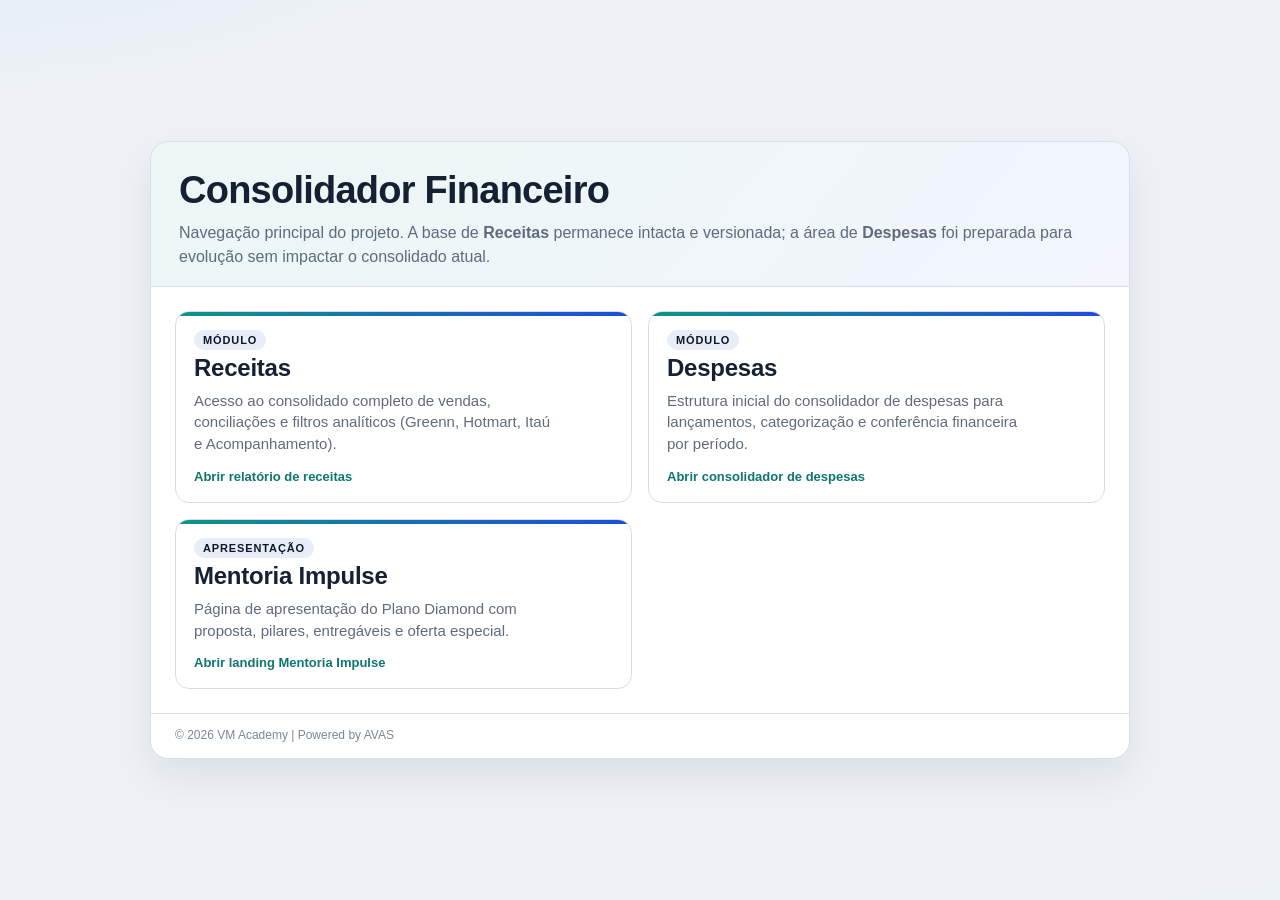
==== commit 731ccdac: "feat: adiciona link da landing Mentoria Impulse na home" ====
--- a/netlify_drop_relatorio_jan_fev_2026/index.html
+++ b/netlify_drop_relatorio_jan_fev_2026/index.html
@@ -155,6 +155,13 @@
         <p>Estrutura inicial do consolidador de despesas para lançamentos, categorização e conferência financeira por período.</p>
         <div class="status">Abrir consolidador de despesas</div>
       </a>
+
+      <a class="card" href="mentoria-impulse-plano-diamond/">
+        <span class="tag">Apresentação</span>
+        <h2>Mentoria Impulse</h2>
+        <p>Página de apresentação do Plano Diamond com proposta, pilares, entregáveis e oferta especial.</p>
+        <div class="status">Abrir landing Mentoria Impulse</div>
+      </a>
     </section>
 
     <footer class="footer">© 2026 VM Academy | Powered by AVAS</footer>
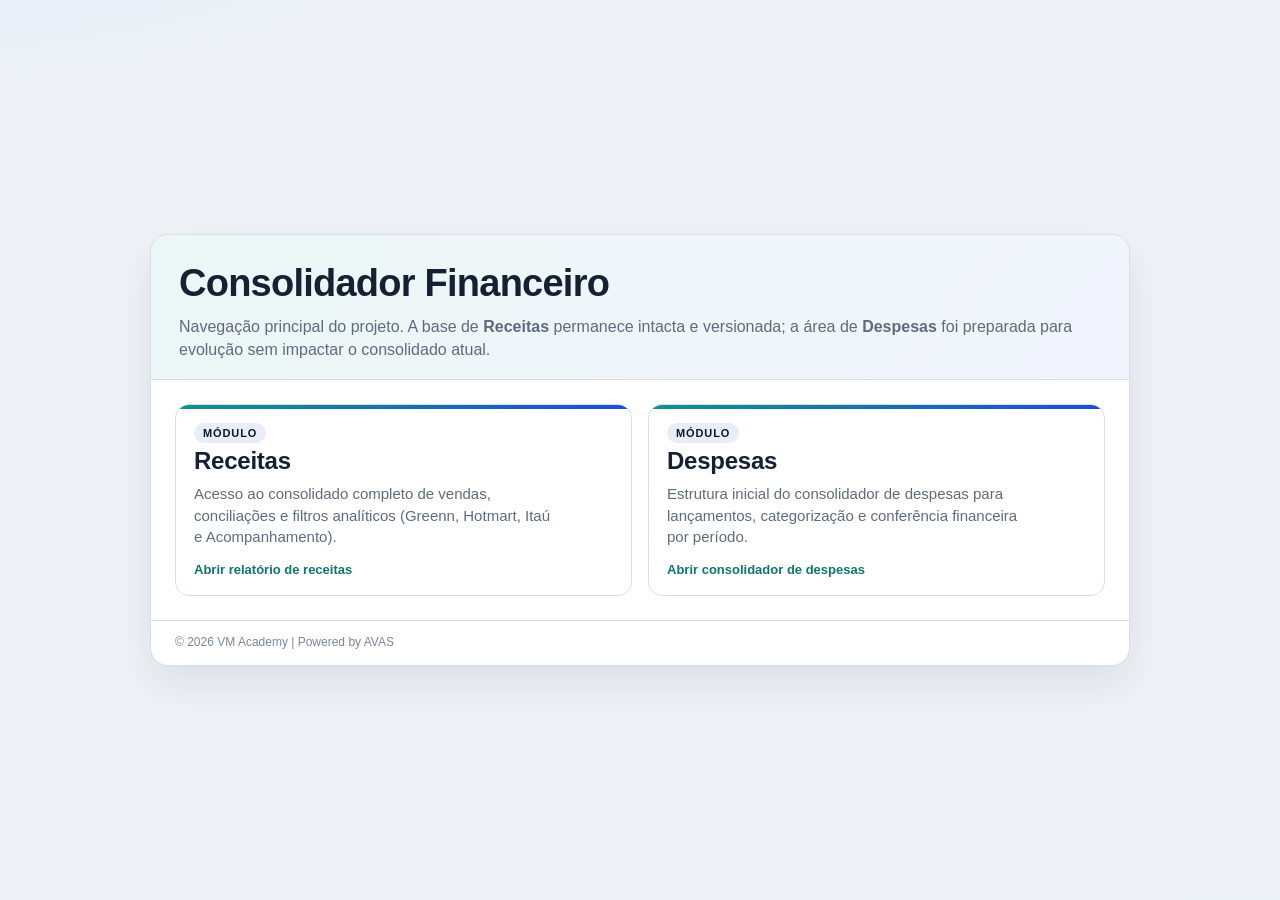
==== commit a0f1b6af: "Revert "feat: adiciona link da landing Mentoria Impulse na home" This reverts commit 731ccdacaf3eaf0" ====
--- a/netlify_drop_relatorio_jan_fev_2026/index.html
+++ b/netlify_drop_relatorio_jan_fev_2026/index.html
@@ -155,13 +155,6 @@
         <p>Estrutura inicial do consolidador de despesas para lançamentos, categorização e conferência financeira por período.</p>
         <div class="status">Abrir consolidador de despesas</div>
       </a>
-
-      <a class="card" href="mentoria-impulse-plano-diamond/">
-        <span class="tag">Apresentação</span>
-        <h2>Mentoria Impulse</h2>
-        <p>Página de apresentação do Plano Diamond com proposta, pilares, entregáveis e oferta especial.</p>
-        <div class="status">Abrir landing Mentoria Impulse</div>
-      </a>
     </section>
 
     <footer class="footer">© 2026 VM Academy | Powered by AVAS</footer>
